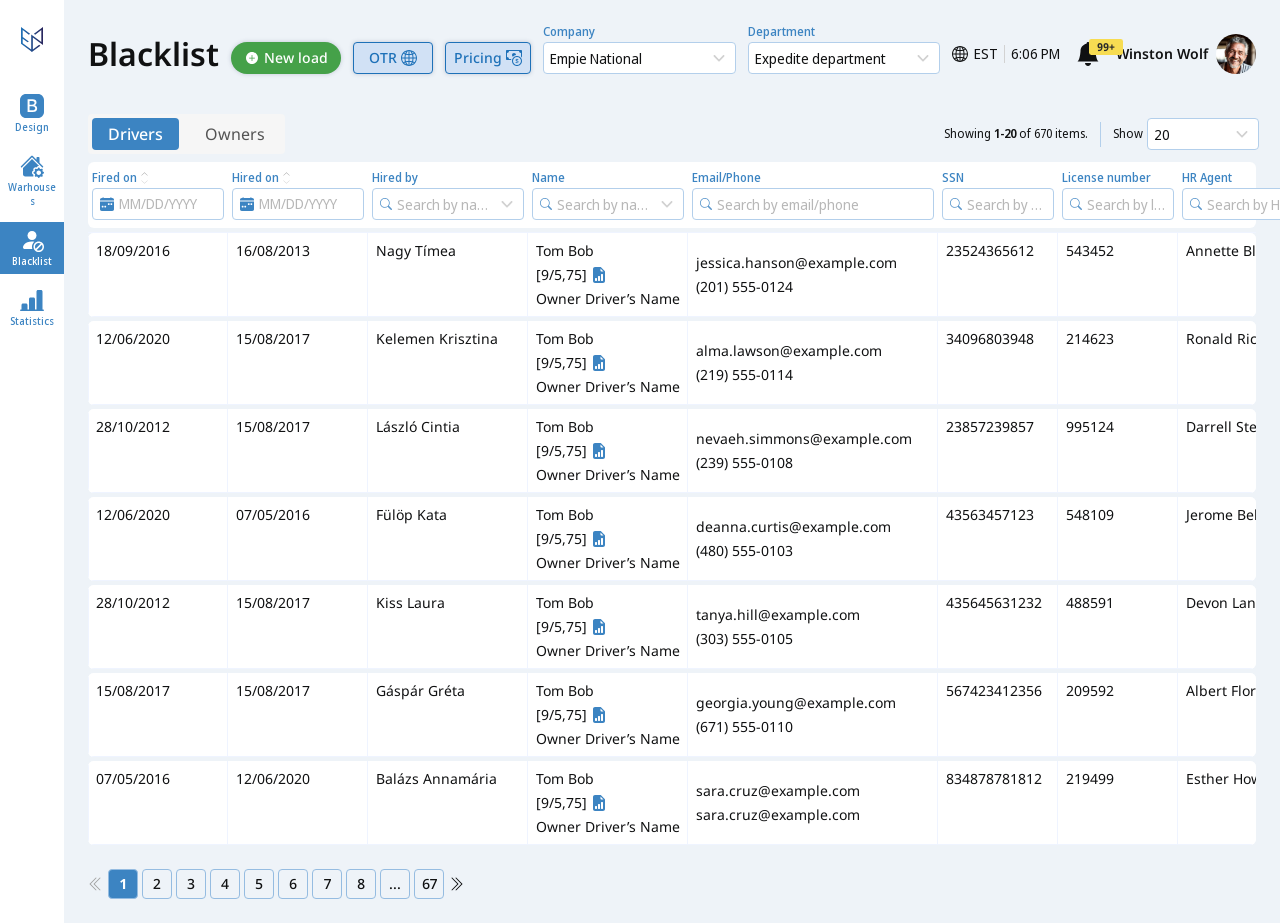
==== blacklist.html @ c743033f "Add login, blacklist, and statistics, and hide navbar sections that do not have a page yet. Share to" ====
<!DOCTYPE html>
<html lang="en">
<head>
    <meta charset="UTF-8">
    <meta name="viewport" content="width=device-width, initial-scale=1.0">
    <title>Blacklist — Empire</title>
    <link rel="preconnect" href="https://fonts.googleapis.com">
    <link rel="preconnect" href="https://fonts.gstatic.com" crossorigin>
    <link href="https://fonts.googleapis.com/css2?family=Noto+Sans+Display:wght@400;500;600&family=Noto+Sans:wdth,wght@87.5,700;100,400;100,500;100,600;100,700&display=swap" rel="stylesheet">
    <link rel="stylesheet" href="https://cdn.jsdelivr.net/npm/bootstrap@3.4.1/dist/css/bootstrap.min.css">
    <link rel="stylesheet" href="css/empire.css?v=click36">
    <link rel="stylesheet" href="css/header.css?v=h3">
    <link rel="stylesheet" href="css/blacklist.css?v=bl6">
    <link rel="stylesheet" href="css/toast.css?v=t2">
    <script>
        (function () {
            var theme = localStorage.getItem("emp-theme");
            if (theme === "dark" || theme === "light") {
                document.documentElement.setAttribute("data-theme", theme);
            }
        })();
    </script>
</head>
<body>

    <svg class="emp-sprite" aria-hidden="true">
        <symbol id="i-person" viewBox="0 0 12 12"><path fill="currentColor" d="M1 12C1 12 0 12 0 11C0 10 1 7 6 7C11 7 12 10 12 11C12 12 11 12 11 12H1Z"/><path fill="currentColor" d="M6 6C7.65685 6 9 4.65685 9 3C9 1.34315 7.65685 0 6 0C4.34315 0 3 1.34315 3 3C3 4.65685 4.34315 6 6 6Z"/></symbol>
        <symbol id="i-reply" viewBox="0 0 16 16"><path fill="currentColor" d="M5.92131 11.9003L1.35312 8.61889C0.882292 8.34142 0.882292 7.65858 1.35312 7.38111L5.92131 4.09969C6.39406 3.82109 7 4.15806 7 4.71858V6C8.5 6 13 6 14 14C11.5 9.5 7 10 7 10V11.2814C7 11.8419 6.39406 12.1789 5.92131 11.9003Z"/></symbol>
        <symbol id="i-plus" viewBox="0 0 16 16"><path d="M7 2h2v5h5v2H9v5H7V9H2V7h5V2z"/></symbol>
        <symbol id="i-x" viewBox="0 0 16 16"><path d="M3.2 2.2 8 7l4.8-4.8 1 1L9 8l4.8 4.8-1 1L8 9l-4.8 4.8-1-1L7 8 2.2 3.2l1-1z"/></symbol>
        <symbol id="i-x-lg" viewBox="0 0 24 24"><path fill="currentColor" d="M3.37658 3.37658C3.87868 2.87447 4.69275 2.87447 5.19485 3.37658L12 10.1817L18.8051 3.37658C19.3073 2.87447 20.1213 2.87447 20.6234 3.37658C21.1255 3.87868 21.1255 4.69275 20.6234 5.19485L13.8183 12L20.6234 18.8051C21.1255 19.3073 21.1255 20.1213 20.6234 20.6234C20.1213 21.1255 19.3073 21.1255 18.8051 20.6234L12 13.8183L5.19485 20.6234C4.69275 21.1255 3.87868 21.1255 3.37658 20.6234C2.87447 20.1213 2.87447 19.3073 3.37658 18.8051L10.1817 12L3.37658 5.19485C2.87447 4.69275 2.87447 3.87868 3.37658 3.37658Z"/></symbol>
        <symbol id="i-zoom-in" viewBox="0 0 24 24"><path fill="currentColor" fill-rule="evenodd" d="M9.75 18C14.3063 18 18 14.3063 18 9.75C18 5.19365 14.3063 1.5 9.75 1.5C5.19365 1.5 1.5 5.19365 1.5 9.75C1.5 14.3063 5.19365 18 9.75 18ZM19.5 9.75C19.5 15.1348 15.1348 19.5 9.75 19.5C4.36522 19.5 0 15.1348 0 9.75C0 4.36522 4.36522 0 9.75 0C15.1348 0 19.5 4.36522 19.5 9.75Z"/><path fill="currentColor" d="M15.5158 17.6132C15.5601 17.6732 15.6093 17.7307 15.6636 17.785L21.4393 23.5607C22.0251 24.1465 22.9749 24.1465 23.5607 23.5607C24.1465 22.9749 24.1465 22.0251 23.5607 21.4393L17.785 15.6636C17.7307 15.6093 17.6732 15.5601 17.6132 15.5158C17.0248 16.3169 16.3169 17.0248 15.5158 17.6132Z"/><path fill="currentColor" fill-rule="evenodd" d="M9.75 4.5C10.1642 4.5 10.5 4.83579 10.5 5.25V9H14.25C14.6642 9 15 9.33579 15 9.75C15 10.1642 14.6642 10.5 14.25 10.5H10.5V14.25C10.5 14.6642 10.1642 15 9.75 15C9.33579 15 9 14.6642 9 14.25V10.5H5.25C4.83579 10.5 4.5 10.1642 4.5 9.75C4.5 9.33579 4.83579 9 5.25 9H9V5.25C9 4.83579 9.33579 4.5 9.75 4.5Z"/></symbol>
        <symbol id="i-zoom-out" viewBox="0 0 24 24"><path fill="currentColor" fill-rule="evenodd" d="M9.75 18C14.3063 18 18 14.3063 18 9.75C18 5.19365 14.3063 1.5 9.75 1.5C5.19365 1.5 1.5 5.19365 1.5 9.75C1.5 14.3063 5.19365 18 9.75 18ZM19.5 9.75C19.5 15.1348 15.1348 19.5 9.75 19.5C4.36522 19.5 0 15.1348 0 9.75C0 4.36522 4.36522 0 9.75 0C15.1348 0 19.5 4.36522 19.5 9.75Z"/><path fill="currentColor" d="M15.5158 17.6132C15.5601 17.6732 15.6093 17.7307 15.6636 17.785L21.4393 23.5607C22.0251 24.1465 22.9749 24.1465 23.5607 23.5607C24.1465 22.9749 24.1465 22.0251 23.5607 21.4393L17.785 15.6636C17.7307 15.6093 17.6732 15.5601 17.6132 15.5158C17.0248 16.3169 16.3169 17.0248 15.5158 17.6132Z"/><path fill="currentColor" fill-rule="evenodd" d="M4.5 9.75C4.5 9.33579 4.83579 9 5.25 9H14.25C14.6642 9 15 9.33579 15 9.75C15 10.1642 14.6642 10.5 14.25 10.5H5.25C4.83579 10.5 4.5 10.1642 4.5 9.75Z"/></symbol>
        <symbol id="i-play" viewBox="0 0 24 24"><path fill="currentColor" d="M18.8946 13.0449L9.34919 18.5827C8.53875 19.0529 7.5 18.4842 7.5 17.5383V6.46269C7.5 5.51674 8.53875 4.94806 9.34919 5.41824L18.8946 10.956C19.7018 11.4243 19.7018 12.5767 18.8946 13.0449Z"/></symbol>
        <symbol id="i-play-lg" viewBox="0 0 40 40"><path fill="currentColor" d="M31.4911 21.7416L15.582 30.9712C14.2313 31.7549 12.5 30.8071 12.5 29.2305V10.7711C12.5 9.19456 14.2313 8.24677 15.582 9.0304L31.4911 18.2601C32.8363 19.0405 32.8363 20.9611 31.4911 21.7416Z"/></symbol>
        <symbol id="i-volume" viewBox="0 0 24 24"><path fill="currentColor" d="M17.3033 21.0156C19.6106 18.7083 21.0377 15.5208 21.0377 12C21.0377 8.47919 19.6106 5.29169 17.3033 2.98439L16.2426 4.04505C18.2785 6.0809 19.5377 8.8934 19.5377 12C19.5377 15.1066 18.2785 17.9191 16.2426 19.955L17.3033 21.0156Z"/><path fill="currentColor" d="M15.182 18.8943C16.9464 17.1299 18.0377 14.6924 18.0377 12C18.0377 9.30761 16.9464 6.87011 15.182 5.10571L14.1213 6.16637C15.6143 7.65933 16.5377 9.72183 16.5377 12C16.5377 14.2782 15.6143 16.3407 14.1213 17.8336L15.182 18.8943Z"/><path fill="currentColor" d="M13.0607 16.773C14.2822 15.5515 15.0377 13.864 15.0377 12C15.0377 10.136 14.2822 8.44854 13.0607 7.22703L12 8.28769C12.9501 9.23775 13.5377 10.5503 13.5377 12C13.5377 13.4497 12.9501 14.7622 12 15.7123L13.0607 16.773Z"/><path fill="currentColor" d="M10.0749 5.32403C10.3347 5.44892 10.5 5.7117 10.5 6.00001V18C10.5 18.2883 10.3347 18.5511 10.0749 18.676C9.81504 18.8009 9.50661 18.7658 9.28148 18.5857L5.73691 15.75H2.25C1.83579 15.75 1.5 15.4142 1.5 15V9.00001C1.5 8.58579 1.83579 8.25001 2.25 8.25001H5.73691L9.28148 5.41436C9.50661 5.23425 9.81504 5.19914 10.0749 5.32403Z"/></symbol>
        <symbol id="i-dots" viewBox="0 0 24 24"><path fill="currentColor" d="M14.25 19.5C14.25 20.7426 13.2426 21.75 12 21.75C10.7574 21.75 9.75 20.7426 9.75 19.5C9.75 18.2574 10.7574 17.25 12 17.25C13.2426 17.25 14.25 18.2574 14.25 19.5ZM14.25 12C14.25 13.2426 13.2426 14.25 12 14.25C10.7574 14.25 9.75 13.2426 9.75 12C9.75 10.7574 10.7574 9.75 12 9.75C13.2426 9.75 14.25 10.7574 14.25 12ZM14.25 4.5C14.25 5.74264 13.2426 6.75 12 6.75C10.7574 6.75 9.75 5.74264 9.75 4.5C9.75 3.25736 10.7574 2.25 12 2.25C13.2426 2.25 14.25 3.25736 14.25 4.5Z"/></symbol>
        <symbol id="i-expand" viewBox="0 0 24 24"><g transform="translate(0.038 15.037)"><path fill="currentColor" fill-rule="evenodd" d="M8.70495 0.21967C8.41206 -0.0732233 7.93718 -0.0732233 7.64429 0.21967L1.5 6.36396L1.5 2.2123C1.5 1.79809 1.16421 1.4623 0.750001 1.4623C0.335788 1.4623 0 1.79809 5.05762e-07 2.2123L0 8.17462C0 8.58883 0.335788 8.92462 0.750001 8.92462L6.71225 8.92462C7.12647 8.92462 7.46225 8.58883 7.46225 8.17462C7.46225 7.7604 7.12647 7.42462 6.71225 7.42462L2.56066 7.42462L8.70495 1.28033C8.99784 0.987437 8.99784 0.512563 8.70495 0.21967Z"/></g><g transform="translate(23.962 8.963) scale(-1 -1)"><path fill="currentColor" fill-rule="evenodd" d="M8.70495 0.21967C8.41206 -0.0732233 7.93718 -0.0732233 7.64429 0.21967L1.5 6.36396L1.5 2.2123C1.5 1.79809 1.16421 1.4623 0.750001 1.4623C0.335788 1.4623 0 1.79809 5.05762e-07 2.2123L0 8.17462C0 8.58883 0.335788 8.92462 0.750001 8.92462L6.71225 8.92462C7.12647 8.92462 7.46225 8.58883 7.46225 8.17462C7.46225 7.7604 7.12647 7.42462 6.71225 7.42462L2.56066 7.42462L8.70495 1.28033C8.99784 0.987437 8.99784 0.512563 8.70495 0.21967Z"/></g></symbol>
        <symbol id="i-fullscreen" viewBox="0 0 24 24"><g transform="translate(0.038 15.037)"><path fill="currentColor" fill-rule="evenodd" d="M8.70495 0.21967C8.41206 -0.0732233 7.93718 -0.0732233 7.64429 0.21967L1.5 6.36396L1.5 2.2123C1.5 1.79809 1.16421 1.4623 0.750001 1.4623C0.335788 1.4623 0 1.79809 5.05762e-07 2.2123L0 8.17462C0 8.58883 0.335788 8.92462 0.750001 8.92462L6.71225 8.92462C7.12647 8.92462 7.46225 8.58883 7.46225 8.17462C7.46225 7.7604 7.12647 7.42462 6.71225 7.42462L2.56066 7.42462L8.70495 1.28033C8.99784 0.987437 8.99784 0.512563 8.70495 0.21967Z"/></g><g transform="translate(23.962 15.037) scale(-1 1)"><path fill="currentColor" fill-rule="evenodd" d="M8.70495 0.21967C8.41206 -0.0732233 7.93718 -0.0732233 7.64429 0.21967L1.5 6.36396L1.5 2.2123C1.5 1.79809 1.16421 1.4623 0.750001 1.4623C0.335788 1.4623 0 1.79809 5.05762e-07 2.2123L0 8.17462C0 8.58883 0.335788 8.92462 0.750001 8.92462L6.71225 8.92462C7.12647 8.92462 7.46225 8.58883 7.46225 8.17462C7.46225 7.7604 7.12647 7.42462 6.71225 7.42462L2.56066 7.42462L8.70495 1.28033C8.99784 0.987437 8.99784 0.512563 8.70495 0.21967Z"/></g><g transform="translate(23.962 8.963) scale(-1 -1)"><path fill="currentColor" fill-rule="evenodd" d="M8.70495 0.21967C8.41206 -0.0732233 7.93718 -0.0732233 7.64429 0.21967L1.5 6.36396L1.5 2.2123C1.5 1.79809 1.16421 1.4623 0.750001 1.4623C0.335788 1.4623 0 1.79809 5.05762e-07 2.2123L0 8.17462C0 8.58883 0.335788 8.92462 0.750001 8.92462L6.71225 8.92462C7.12647 8.92462 7.46225 8.58883 7.46225 8.17462C7.46225 7.7604 7.12647 7.42462 6.71225 7.42462L2.56066 7.42462L8.70495 1.28033C8.99784 0.987437 8.99784 0.512563 8.70495 0.21967Z"/></g><g transform="translate(0.038 8.963) scale(1 -1)"><path fill="currentColor" fill-rule="evenodd" d="M8.70495 0.21967C8.41206 -0.0732233 7.93718 -0.0732233 7.64429 0.21967L1.5 6.36396L1.5 2.2123C1.5 1.79809 1.16421 1.4623 0.750001 1.4623C0.335788 1.4623 0 1.79809 5.05762e-07 2.2123L0 8.17462C0 8.58883 0.335788 8.92462 0.750001 8.92462L6.71225 8.92462C7.12647 8.92462 7.46225 8.58883 7.46225 8.17462C7.46225 7.7604 7.12647 7.42462 6.71225 7.42462L2.56066 7.42462L8.70495 1.28033C8.99784 0.987437 8.99784 0.512563 8.70495 0.21967Z"/></g></symbol>
        <symbol id="i-chevron" viewBox="0 0 16 16"><path d="M3.2 5.5 8 10.3l4.8-4.8 1 1L8 12.3 2.2 6.5l1-1z"/></symbol>
        <symbol id="i-chevron-sm" viewBox="0 0 16 16"><path fill="currentColor" fill-rule="evenodd" d="M4.09012 6.09298C4.21028 5.969 4.4051 5.969 4.52526 6.09298L8 9.67802L11.4747 6.09298C11.5949 5.969 11.7897 5.969 11.9099 6.09298C12.03 6.21695 12.03 6.41796 11.9099 6.54194L8.21757 10.3515C8.09741 10.4754 7.90259 10.4754 7.78243 10.3515L4.09012 6.54194C3.96996 6.41796 3.96996 6.21695 4.09012 6.09298Z"/><path fill="currentColor" fill-rule="evenodd" d="M3.80289 5.81459C4.08021 5.52847 4.53517 5.52847 4.81249 5.81459L8 9.10329L11.1875 5.81459C11.4648 5.52847 11.9198 5.52847 12.1971 5.81459C12.4676 6.0937 12.4676 6.54121 12.1971 6.82032L11.9099 6.54194L12.1971 6.82032L8.5048 10.6298C8.22748 10.916 7.77252 10.916 7.4952 10.6298L3.80289 6.82032C3.53237 6.54121 3.53237 6.0937 3.80289 5.81459"/></symbol>
        <symbol id="i-folder" viewBox="0 0 16 16"><path fill="currentColor" d="M9.82843 3H13.8099C14.986 3 15.9082 4.00984 15.8017 5.18107L15.1654 12.1811C15.0717 13.2112 14.208 14 13.1736 14H2.82643C1.79202 14 0.928294 13.2112 0.834643 12.1811L0.19828 5.18107C0.154224 4.69646 0.286278 4.23948 0.539556 3.87023L0.5 3C0.5 1.89543 1.39543 1 2.5 1H6.17157C6.70201 1 7.21071 1.21071 7.58579 1.58579L8.41421 2.41421C8.78929 2.78929 9.29799 3 9.82843 3ZM1.50647 3.11964C1.71927 3.04231 1.94935 3 2.19007 3H7.58579L6.87868 2.29289C6.69114 2.10536 6.43679 2 6.17157 2H2.5C1.95402 2 1.51024 2.43755 1.50017 2.98112L1.50647 3.11964Z"/></symbol>
        <symbol id="i-chevron-left" viewBox="0 0 16 16"><path fill="currentColor" fill-rule="evenodd" d="M8.35355 1.64645C8.54882 1.84171 8.54882 2.15829 8.35355 2.35355L2.70711 8L8.35355 13.6464C8.54882 13.8417 8.54882 14.1583 8.35355 14.3536C8.15829 14.5488 7.84171 14.5488 7.64645 14.3536L1.64645 8.35355C1.45118 8.15829 1.45118 7.84171 1.64645 7.64645L7.64645 1.64645C7.84171 1.45118 8.15829 1.45118 8.35355 1.64645Z"/><path fill="currentColor" fill-rule="evenodd" d="M12.3536 1.64645C12.5488 1.84171 12.5488 2.15829 12.3536 2.35355L6.70711 8L12.3536 13.6464C12.5488 13.8417 12.5488 14.1583 12.3536 14.3536C12.1583 14.5488 11.8417 14.5488 11.6464 14.3536L5.64645 8.35355C5.45118 8.15829 5.45118 7.84171 5.64645 7.64645L11.6464 1.64645C11.8417 1.45118 12.1583 1.45118 12.3536 1.64645Z"/></symbol>
        <symbol id="i-chevron-right" viewBox="0 0 16 16"><path fill="currentColor" fill-rule="evenodd" d="M3.64645 1.64645C3.84171 1.45118 4.15829 1.45118 4.35355 1.64645L10.3536 7.64645C10.5488 7.84171 10.5488 8.15829 10.3536 8.35355L4.35355 14.3536C4.15829 14.5488 3.84171 14.5488 3.64645 14.3536C3.45118 14.1583 3.45118 13.8417 3.64645 13.6464L9.29289 8L3.64645 2.35355C3.45118 2.15829 3.45118 1.84171 3.64645 1.64645Z"/><path fill="currentColor" fill-rule="evenodd" d="M7.64645 1.64645C7.84171 1.45118 8.15829 1.45118 8.35355 1.64645L14.3536 7.64645C14.5488 7.84171 14.5488 8.15829 14.3536 8.35355L8.35355 14.3536C8.15829 14.5488 7.84171 14.5488 7.64645 14.3536C7.45118 14.1583 7.45118 13.8417 7.64645 13.6464L13.2929 8L7.64645 2.35355C7.45118 2.15829 7.45118 1.84171 7.64645 1.64645Z"/></symbol>
        <symbol id="i-search" viewBox="0 0 16 16"><path d="M7 1.5a5.5 5.5 0 0 1 4.4 8.8l3 3-1.1 1.1-3-3A5.5 5.5 0 1 1 7 1.5zm0 2a3.5 3.5 0 1 0 0 7 3.5 3.5 0 0 0 0-7z"/></symbol>
        <symbol id="i-input-search" viewBox="0 0 14 14"><path fill="currentColor" d="M10.2744 9.0509C10.9663 8.10889 11.375 6.94592 11.375 5.6875C11.375 2.54638 8.82862 0 5.6875 0C2.54638 0 0 2.54638 0 5.6875C0 8.82862 2.54638 11.375 5.6875 11.375C6.94626 11.375 8.10951 10.9661 9.05166 10.2738L9.0509 10.2744C9.07671 10.3094 9.10545 10.3429 9.13713 10.3746L12.5063 13.7437C12.848 14.0854 13.402 14.0854 13.7437 13.7437C14.0854 13.402 14.0854 12.848 13.7437 12.5063L10.3746 9.13713C10.3429 9.10545 10.3094 9.07671 10.2744 9.0509ZM10.5 5.6875C10.5 8.34537 8.34537 10.5 5.6875 10.5C3.02963 10.5 0.875 8.34537 0.875 5.6875C0.875 3.02963 3.02963 0.875 5.6875 0.875C8.34537 0.875 10.5 3.02963 10.5 5.6875Z"/></symbol>
        <symbol id="i-input-search-sm" viewBox="0 0 12 12"><path fill="currentColor" d="M8.80662 7.75792C9.39969 6.95048 9.75 5.95365 9.75 4.875C9.75 2.18261 7.56739 0 4.875 0C2.18261 0 0 2.18261 0 4.875C0 7.56739 2.18261 9.75 4.875 9.75C5.95394 9.75 6.95101 9.3995 7.75856 8.80614L7.75792 8.80662C7.78004 8.83661 7.80467 8.86533 7.83182 8.89248L10.7197 11.7803C11.0126 12.0732 11.4874 12.0732 11.7803 11.7803C12.0732 11.4874 12.0732 11.0126 11.7803 10.7197L8.89248 7.83182C8.86533 7.80467 8.83661 7.78004 8.80662 7.75792ZM9 4.875C9 7.15317 7.15317 9 4.875 9C2.59683 9 0.75 7.15317 0.75 4.875C0.75 2.59683 2.59683 0.75 4.875 0.75C7.15317 0.75 9 2.59683 9 4.875Z"/></symbol>
        <symbol id="i-input-chevron" viewBox="0 0 20 20"><path fill="currentColor" fill-rule="evenodd" d="M5.11265 7.61622C5.26285 7.46125 5.50638 7.46125 5.65658 7.61622L10 12.0975L14.3434 7.61622C14.4936 7.46125 14.7371 7.46125 14.8873 7.61622C15.0376 7.77119 15.0376 8.02245 14.8873 8.17742L10.272 12.9393C10.1218 13.0943 9.87824 13.0943 9.72804 12.9393L5.11265 8.17742C4.96245 8.02245 4.96245 7.77119 5.11265 7.61622Z"/><path fill="currentColor" fill-rule="evenodd" d="M4.75362 7.26824C5.10027 6.91058 5.66896 6.91058 6.01561 7.26824L10 11.3791L13.9844 7.26824C14.331 6.91058 14.8997 6.91058 15.2464 7.26824C15.5845 7.61713 15.5845 8.17651 15.2464 8.52541L14.8873 8.17742M14.8873 8.17742L15.2464 8.52541L10.631 13.2873C10.2843 13.645 9.71565 13.645 9.369 13.2873L4.75362 8.52541C4.41546 8.17651 4.41546 7.61713 4.75362 7.26824"/></symbol>
        <symbol id="i-chip-x" viewBox="0 0 16 16"><path fill="currentColor" d="M2.25105 2.25105C2.58579 1.91632 3.1285 1.91632 3.46323 2.25105L8 6.78782L12.5368 2.25105C12.8715 1.91632 13.4142 1.91632 13.7489 2.25105C14.0837 2.58579 14.0837 3.1285 13.7489 3.46323L9.21218 8L13.7489 12.5368C14.0837 12.8715 14.0837 13.4142 13.7489 13.7489C13.4142 14.0837 12.8715 14.0837 12.5368 13.7489L8 9.21218L3.46323 13.7489C3.1285 14.0837 2.58579 14.0837 2.25105 13.7489C1.91632 13.4142 1.91632 12.8715 2.25105 12.5368L6.78782 8L2.25105 3.46323C1.91632 3.1285 1.91632 2.58579 2.25105 2.25105Z"/></symbol>
<symbol id="i-question" viewBox="0 0 24 24"><path fill="currentColor" d="M6.80977 0.21967C6.95042 0.0790176 7.14118 0 7.3401 0H16.6599C16.8588 0 17.0496 0.0790176 17.1902 0.21967L23.7803 6.80977C23.921 6.95042 24 7.14118 24 7.3401V16.6599C24 16.8588 23.921 17.0496 23.7803 17.1902L17.1902 23.7803C17.0496 23.921 16.8588 24 16.6599 24H7.3401C7.14118 24 6.95042 23.921 6.80977 23.7803L0.21967 17.1902C0.0790176 17.0496 0 16.8588 0 16.6599V7.3401C0 7.14118 0.0790176 6.95042 0.21967 6.80977L6.80977 0.21967ZM7.65076 1.5L1.5 7.65076V16.3492L7.65076 22.5H16.3492L22.5 16.3492V7.65076L16.3492 1.5H7.65076Z"/><path fill="currentColor" d="M7.88267 8.67922C7.87128 8.88355 8.03986 9.04907 8.2445 9.04907H9.48123C9.68834 9.04907 9.85302 8.88019 9.88084 8.67496C10.0143 7.69077 10.6898 6.97339 11.8938 6.97339C12.9221 6.97339 13.8648 7.48755 13.8648 8.72534C13.8648 9.67749 13.303 10.1155 12.4175 10.782C11.4082 11.5151 10.6084 12.3721 10.6656 13.7622L10.67 14.0874C10.6728 14.2925 10.8399 14.4573 11.045 14.4573H12.2615C12.4686 14.4573 12.6365 14.2894 12.6365 14.0823V13.9241C12.6365 12.8481 13.0459 12.5339 14.1504 11.696C15.0645 11.001 16.0166 10.2297 16.0166 8.61108C16.0166 6.34497 14.1028 5.25 12.0081 5.25C10.1075 5.25 8.02446 6.13592 7.88267 8.67922ZM10.218 17.3232C10.218 18.123 10.856 18.7134 11.732 18.7134C12.646 18.7134 13.2744 18.123 13.2744 17.3232C13.2744 16.4949 12.646 15.9141 11.732 15.9141C10.856 15.9141 10.218 16.4949 10.218 17.3232Z"/></symbol>
        <symbol id="i-info" viewBox="0 0 16 16"><path d="M8 1.5a6.5 6.5 0 1 1 0 13 6.5 6.5 0 0 1 0-13zM7.2 7h1.6v5H7.2V7zm0-2.5h1.6V6H7.2V4.5z"/></symbol>
        <symbol id="i-info-fill" viewBox="0 0 14 14"><path fill="currentColor" d="M7 0C10.866 0 14 3.13401 14 7C14 10.866 10.866 14 7 14C3.13401 14 0 10.866 0 7C0 3.13401 3.13401 0 7 0ZM6.99902 6.125C6.75066 6.125 6.54229 6.31342 6.51758 6.56055V9.62891C6.47096 10.0951 6.53054 10.5 6.99902 10.5C7.46705 10.4998 7.48406 10.0977 7.4375 9.63184V6.5625C7.4128 6.31549 7.24719 6.12518 6.99902 6.125ZM7 3.5C6.51675 3.5 6.125 3.89175 6.125 4.375C6.125 4.85825 6.51675 5.25 7 5.25C7.48325 5.25 7.875 4.85825 7.875 4.375C7.875 3.89175 7.48325 3.5 7 3.5Z"/></symbol>
        <symbol id="i-check" viewBox="0 0 20 20"><path fill="currentColor" d="M13.712 6.21209C14.0782 5.84597 14.6717 5.84597 15.0379 6.21209C15.3995 6.57371 15.4039 7.15727 15.0512 7.52434L10.0609 13.7622C10.0537 13.7712 10.046 13.7798 10.0379 13.7879C9.67175 14.154 9.07816 14.154 8.71204 13.7879L5.40398 10.4799C5.03787 10.1137 5.03787 9.52015 5.40398 9.15403C5.7701 8.78791 6.36369 8.78791 6.72981 9.15403L9.34671 11.7709L13.6872 6.24013C13.6949 6.23029 13.7032 6.22093 13.712 6.21209Z"/></symbol>
        <symbol id="i-cursor" viewBox="0 0 14 14"><path fill="currentColor" d="M13.2929 11.9683C13.6834 11.5778 13.6834 10.9446 13.2929 10.5541L11.0968 8.35801C10.7063 7.96749 10.7063 7.33432 11.0968 6.9438L12.7578 5.28284C13.2948 4.74585 13.0608 3.82982 12.3321 3.61614L1.75579 0.514852C0.996979 0.292345 0.29232 0.996988 0.514808 1.75581L3.61581 12.3321C3.82947 13.0608 4.74547 13.2948 5.28248 12.7579L6.9438 11.0967C7.33433 10.7062 7.96746 10.7063 8.35797 11.0968L10.5541 13.2929C10.9446 13.6834 11.5778 13.6834 11.9683 13.2929L13.2929 11.9683Z"/></symbol>
        <symbol id="i-info-circle" viewBox="0 0 16 16"><path fill="currentColor" d="M8 15C4.13401 15 1 11.866 1 8C1 4.13401 4.13401 1 8 1C11.866 1 15 4.13401 15 8C15 11.866 11.866 15 8 15ZM8 16C12.4183 16 16 12.4183 16 8C16 3.58172 12.4183 0 8 0C3.58172 0 0 3.58172 0 8C0 12.4183 3.58172 16 8 16Z"/><path fill="currentColor" d="M8.9307 6.58789L6.63969 6.875L6.55766 7.25586L7.00883 7.33789C7.3018 7.4082 7.36039 7.51367 7.29594 7.80664L6.55766 11.2754C6.3643 12.1719 6.66313 12.5938 7.36625 12.5938C7.91117 12.5938 8.54398 12.3418 8.83109 11.9961L8.91898 11.5801C8.71977 11.7559 8.4268 11.8262 8.23344 11.8262C7.95805 11.8262 7.85844 11.6328 7.92875 11.293L8.9307 6.58789Z"/><path fill="currentColor" d="M9 4.5C9 5.05228 8.55229 5.5 8 5.5C7.44772 5.5 7 5.05228 7 4.5C7 3.94772 7.44772 3.5 8 3.5C8.55229 3.5 9 3.94772 9 4.5Z"/></symbol>
        <symbol id="i-info-circle-fill" viewBox="0 0 16 16"><path fill="currentColor" d="M8 0C12.4183 0 16 3.58172 16 8C16 12.4183 12.4183 16 8 16C3.58172 16 0 12.4183 0 8C0 3.58172 3.58172 0 8 0ZM7.99805 7C7.71452 7.00021 7.47665 7.21497 7.44824 7.49707V11.0049C7.39498 11.5375 7.46303 11.9998 7.99805 12C8.53334 12 8.55323 11.5404 8.5 11.0078V7.5C8.47176 7.21757 8.28189 7 7.99805 7ZM8 4C7.44772 4 7 4.44772 7 5C7 5.55228 7.44772 6 8 6C8.55228 6 9 5.55228 9 5C9 4.44772 8.55228 4 8 4Z"/></symbol>
        <symbol id="i-warn-fill" viewBox="0 0 16 16"><path fill="currentColor" d="M16 8C16 12.4183 12.4183 16 8 16C3.58172 16 0 12.4183 0 8C0 3.58172 3.58172 0 8 0C12.4183 0 16 3.58172 16 8ZM8 4C7.46459 4 7.04623 4.46229 7.0995 4.99504L7.45025 8.50248C7.47849 8.78492 7.71616 9 8 9C8.28384 9 8.52151 8.78492 8.54975 8.50248L8.9005 4.99504C8.95377 4.46228 8.53541 4 8 4ZM8.00154 10C7.44926 10 7.00154 10.4477 7.00154 11C7.00154 11.5523 7.44926 12 8.00154 12C8.55383 12 9.00154 11.5523 9.00154 11C9.00154 10.4477 8.55383 10 8.00154 10Z"/></symbol>
        <symbol id="i-error-fill" viewBox="0 0 16 16"><path fill="currentColor" d="M8.98151 1.56642C8.53763 0.811193 7.46546 0.811193 7.02158 1.56642L0.164626 13.2331C-0.292407 14.0107 0.256279 15 1.14459 15H14.8585C15.7468 15 16.2955 14.0107 15.8385 13.2331L8.98151 1.56642ZM8 5C8.53541 5 8.95377 5.46228 8.9005 5.99504L8.54975 9.50248C8.52151 9.78492 8.28384 10 8 10C7.71616 10 7.47849 9.78492 7.45025 9.50248L7.0995 5.99504C7.04623 5.46229 7.46459 5 8 5ZM8.00154 11C8.55383 11 9.00154 11.4477 9.00154 12C9.00154 12.5523 8.55383 13 8.00154 13C7.44926 13 7.00154 12.5523 7.00154 12C7.00154 11.4477 7.44926 11 8.00154 11Z"/></symbol>
        <symbol id="i-success-fill" viewBox="0 0 16 16"><path fill="currentColor" d="M16 8C16 12.4183 12.4183 16 8 16C3.58172 16 0 12.4183 0 8C0 3.58172 3.58172 0 8 0C12.4183 0 16 3.58172 16 8ZM12.0303 4.96967C11.7374 4.67678 11.2626 4.67678 10.9697 4.96967C10.9626 4.97674 10.9559 4.98424 10.9498 4.9921L7.4774 9.41674L5.38388 7.32322C5.09098 7.03033 4.61611 7.03033 4.32322 7.32322C4.03032 7.61612 4.03032 8.09099 4.32322 8.38388L6.96966 11.0303C7.26256 11.3232 7.73743 11.3232 8.03032 11.0303C8.03685 11.0238 8.043 11.0169 8.04876 11.0097L12.041 6.01947C12.3232 5.72582 12.3196 5.25897 12.0303 4.96967Z"/></symbol>
        <symbol id="i-calendar" viewBox="0 0 16 16"><path d="M4 1.5h1.5V3h5V1.5H12V3h1.5A1.5 1.5 0 0 1 15 4.5v9A1.5 1.5 0 0 1 13.5 15h-11A1.5 1.5 0 0 1 1 13.5v-9A1.5 1.5 0 0 1 2.5 3H4V1.5zM2.5 6v7.5h11V6h-11z"/></symbol>
        <symbol id="i-calendar-fill" viewBox="0 0 18 18"><path fill="currentColor" d="M4.5 0.5625C4.5 0.25184 4.24816 0 3.9375 0C3.62684 0 3.375 0.25184 3.375 0.5625V1.125H2.25C1.00736 1.125 0 2.13236 0 3.375V4.5H18V3.375C18 2.13236 16.9926 1.125 15.75 1.125H14.625V0.5625C14.625 0.25184 14.3732 0 14.0625 0C13.7518 0 13.5 0.25184 13.5 0.5625V1.125H4.5V0.5625Z"/><path fill="currentColor" d="M18 15.75V5.625H0V15.75C0 16.9926 1.00736 18 2.25 18H15.75C16.9926 18 18 16.9926 18 15.75ZM10.6875 7.875H11.8125C12.1232 7.875 12.375 8.12684 12.375 8.4375V9.5625C12.375 9.87316 12.1232 10.125 11.8125 10.125H10.6875C10.3768 10.125 10.125 9.87316 10.125 9.5625V8.4375C10.125 8.12684 10.3768 7.875 10.6875 7.875ZM14.0625 7.875H15.1875C15.4982 7.875 15.75 8.12684 15.75 8.4375V9.5625C15.75 9.87316 15.4982 10.125 15.1875 10.125H14.0625C13.7518 10.125 13.5 9.87316 13.5 9.5625V8.4375C13.5 8.12684 13.7518 7.875 14.0625 7.875ZM2.25 11.8125C2.25 11.5018 2.50184 11.25 2.8125 11.25H3.9375C4.24816 11.25 4.5 11.5018 4.5 11.8125V12.9375C4.5 13.2482 4.24816 13.5 3.9375 13.5H2.8125C2.50184 13.5 2.25 13.2482 2.25 12.9375V11.8125ZM6.1875 11.25H7.3125C7.62316 11.25 7.875 11.5018 7.875 11.8125V12.9375C7.875 13.2482 7.62316 13.5 7.3125 13.5H6.1875C5.87684 13.5 5.625 13.2482 5.625 12.9375V11.8125C5.625 11.5018 5.87684 11.25 6.1875 11.25Z"/></symbol>
        <symbol id="i-date-prev" viewBox="0 0 16 16"><path fill="currentColor" fill-rule="evenodd" d="M10.8536 1.64645C11.0488 1.84171 11.0488 2.15829 10.8536 2.35355L5.20711 8L10.8536 13.6464C11.0488 13.8417 11.0488 14.1583 10.8536 14.3536C10.6583 14.5488 10.3417 14.5488 10.1464 14.3536L4.14645 8.35355C3.95118 8.15829 3.95118 7.84171 4.14645 7.64645L10.1464 1.64645C10.3417 1.45118 10.6583 1.45118 10.8536 1.64645Z"/></symbol>
        <symbol id="i-date-next" viewBox="0 0 16 16"><path fill="currentColor" fill-rule="evenodd" d="M5.14645 1.64645C5.34171 1.45118 5.65829 1.45118 5.85355 1.64645L11.8536 7.64645C12.0488 7.84171 12.0488 8.15829 11.8536 8.35355L5.85355 14.3536C5.65829 14.5488 5.34171 14.5488 5.14645 14.3536C4.95118 14.1583 4.95118 13.8417 5.14645 13.6464L10.7929 8L5.14645 2.35355C4.95118 2.15829 4.95118 1.84171 5.14645 1.64645Z"/></symbol>
        <symbol id="i-sort" viewBox="0 0 7 12"><path fill="#A5A5A5" fill-rule="evenodd" d="M6.61013 3.624C6.51455 3.71855 6.35958 3.71855 6.26399 3.624L3.5 0.88964L0.736006 3.624C0.640423 3.71855 0.485452 3.71855 0.389869 3.624C0.294286 3.52944 0.294286 3.37613 0.389869 3.28157L3.32693 0.376004C3.42252 0.281446 3.57749 0.281446 3.67307 0.376004L6.61013 3.28157C6.70571 3.37613 6.70571 3.52944 6.61013 3.624Z"/><path fill="#D2D2D2" fill-rule="evenodd" d="M0.389869 8.376C0.485452 8.28145 0.640422 8.28145 0.736005 8.376L3.5 11.1104L6.26399 8.376C6.35958 8.28145 6.51455 8.28145 6.61013 8.376C6.70571 8.47056 6.70571 8.62387 6.61013 8.71843L3.67307 11.624C3.57748 11.7186 3.42251 11.7186 3.32693 11.624L0.389869 8.71843C0.294286 8.62387 0.294286 8.47056 0.389869 8.376Z"/></symbol>
        <symbol id="nav-load-board" viewBox="0 0 24 24"><g>
        <g>
        <path d="M11.2939 3.5C11.2939 2.39543 10.3984 1.5 9.29388 1.5H3.5C2.39543 1.5 1.5 2.39543 1.5 3.5V8.93688C1.5 10.0414 2.39543 10.9369 3.5 10.9369H9.29388C10.3984 10.9369 11.2939 10.0414 11.2939 8.93688V3.5Z" fill="currentColor"/>
        <path d="M22.5 3.5C22.5 2.39543 21.6046 1.5 20.5 1.5H14.7061C13.6016 1.5 12.7061 2.39543 12.7061 3.5V8.93688C12.7061 10.0414 13.6016 10.9369 14.7061 10.9369H20.5C21.6046 10.9369 22.5 10.0414 22.5 8.93688V3.5Z" fill="currentColor"/>
        <path d="M11.2939 14.2769C11.2939 13.1724 10.3984 12.2769 9.29388 12.2769H3.5C2.39543 12.2769 1.5 13.1724 1.5 14.2769V20.5C1.5 21.6046 2.39543 22.5 3.5 22.5H9.29388C10.3984 22.5 11.2939 21.6046 11.2939 20.5V14.2769Z" fill="currentColor"/>
        <path d="M22.5 14.2769C22.5 13.1724 21.6046 12.2769 20.5 12.2769H14.7061C13.6016 12.2769 12.7061 13.1724 12.7061 14.2769V20.5C12.7061 21.6046 13.6016 22.5 14.7061 22.5H20.5C21.6046 22.5 22.5 21.6046 22.5 20.5V14.2769Z" fill="currentColor"/>
        </g>
        </g></symbol>
        <symbol id="nav-brokers" viewBox="0 0 24 24"><g>
        <path d="M18 0H6C4.34315 0 3 1.34314 3 3V21C3 22.6569 4.34315 24 6 24H18C19.6569 24 21 22.6569 21 21V3C21 1.34315 19.6569 0 18 0ZM16.5 10.5C16.5 12.9853 14.4853 15 12 15C9.51472 15 7.5 12.9853 7.5 10.5C7.5 8.01472 9.51472 6 12 6C14.4853 6 16.5 8.01472 16.5 10.5ZM12.0001 16.5C15.935 16.5 18.2184 17.7387 19.5 19.133V21C19.5 21.8284 18.8284 22.5 18 22.5H6C5.17157 22.5 4.5 21.8284 4.5 21V19.1331C5.7816 17.7388 8.06497 16.5 12.0001 16.5Z" fill="currentColor"/>
        </g></symbol>
        <symbol id="nav-broker-agents" viewBox="0 0 24 24"><g>
        <path d="M3 3C3 1.34315 4.34315 0 6 0H18C19.6569 0 21 1.34315 21 3V21C21 22.6569 19.6569 24 18 24H6C4.34315 24 3 22.6569 3 21V3ZM9.75 3C9.33579 3 9 3.33579 9 3.75C9 4.16421 9.33579 4.5 9.75 4.5H14.25C14.6642 4.5 15 4.16421 15 3.75C15 3.33579 14.6642 3 14.25 3H9.75ZM12 16.5C14.4853 16.5 16.5 14.4853 16.5 12C16.5 9.51472 14.4853 7.5 12 7.5C9.51472 7.5 7.5 9.51472 7.5 12C7.5 14.4853 9.51472 16.5 12 16.5ZM19.5 20.633C18.2184 19.2387 15.935 18 12.0001 18C8.06497 18 5.7816 19.2388 4.5 20.6331V21C4.5 21.8284 5.17157 22.5 6 22.5H18C18.8284 22.5 19.5 21.8284 19.5 21V20.633Z" fill="currentColor"/>
        </g></symbol>
        <symbol id="nav-owners" viewBox="0 0 18 18"><g>
        <g>
        <path d="M1.5 18C1.5 18 0 18 0 16.5C0 15 1.5 10.5 9 10.5C16.5 10.5 18 15 18 16.5C18 18 16.5 18 16.5 18H1.5Z" fill="currentColor"/>
        <path d="M9 9C11.4853 9 13.5 6.98528 13.5 4.5C13.5 2.01472 11.4853 0 9 0C6.51472 0 4.5 2.01472 4.5 4.5C4.5 6.98528 6.51472 9 9 9Z" fill="currentColor"/>
        </g>
        </g></symbol>
        <symbol id="nav-trucks" viewBox="0 0 24 24"><g>
        <path d="M1.5 3.75C1.5 1.67893 3.17893 0 5.25 0H18.75C20.8211 0 22.5 1.67893 22.5 3.75V17.25C22.5 18.4769 21.9108 19.5661 21 20.2503V23.25C21 23.6642 20.6642 24 20.25 24H17.25C16.8358 24 16.5 23.6642 16.5 23.25V21H7.5V23.25C7.5 23.6642 7.16421 24 6.75 24H3.75C3.33579 24 3 23.6642 3 23.25V20.2503C2.08916 19.5661 1.5 18.4769 1.5 17.25V3.75ZM4.5 4.5C4.5 3.67157 5.17157 3 6 3H18C18.8284 3 19.5 3.67157 19.5 4.5V10.3509C19.5 11.2875 18.6567 11.9876 17.7451 11.8404C16.3869 11.6211 13.8116 11.25 12 11.25C10.1884 11.25 7.61305 11.6211 6.25489 11.8404C5.34328 11.9876 4.5 11.2875 4.5 10.3509V4.5ZM6 18C6.82843 18 7.5 17.3284 7.5 16.5C7.5 15.6716 6.82843 15 6 15C5.17157 15 4.5 15.6716 4.5 16.5C4.5 17.3284 5.17157 18 6 18ZM18 18C18.8284 18 19.5 17.3284 19.5 16.5C19.5 15.6716 18.8284 15 18 15C17.1716 15 16.5 15.6716 16.5 16.5C16.5 17.3284 17.1716 18 18 18ZM10.5 15C9.67157 15 9 15.6716 9 16.5C9 17.3284 9.67157 18 10.5 18H13.5C14.3284 18 15 17.3284 15 16.5C15 15.6716 14.3284 15 13.5 15H10.5Z" fill-rule="evenodd" clip-rule="evenodd" fill="currentColor"/>
        </g></symbol>
        <symbol id="nav-offers" viewBox="0 0 24 24"><g>
        <path d="M24 12C24 17.799 18.6274 22.5 12 22.5C10.7749 22.5 9.59262 22.3394 8.47926 22.0408C7.60348 22.4846 5.59161 23.3376 2.20758 23.8916C1.90906 23.9405 1.68055 23.6282 1.79847 23.3496C2.32962 22.0949 2.80876 20.4242 2.95468 18.9001C1.11459 17.0548 0 14.6413 0 12C0 6.20101 5.37258 1.5 12 1.5C18.6274 1.5 24 6.20101 24 12ZM7.5 12C7.5 11.1716 6.82843 10.5 6 10.5C5.17157 10.5 4.5 11.1716 4.5 12C4.5 12.8284 5.17157 13.5 6 13.5C6.82843 13.5 7.5 12.8284 7.5 12ZM13.5 12C13.5 11.1716 12.8284 10.5 12 10.5C11.1716 10.5 10.5 11.1716 10.5 12C10.5 12.8284 11.1716 13.5 12 13.5C12.8284 13.5 13.5 12.8284 13.5 12ZM18 13.5C18.8284 13.5 19.5 12.8284 19.5 12C19.5 11.1716 18.8284 10.5 18 10.5C17.1716 10.5 16.5 11.1716 16.5 12C16.5 12.8284 17.1716 13.5 18 13.5Z" fill="currentColor"/>
        </g></symbol>
        <symbol id="nav-bids" viewBox="0 0 24 24"><g>
        <path d="M5.75 2C3.67893 2 2 3.67893 2 5.75V18.25C2 20.3211 3.67893 22 5.75 22H18.25C20.3211 22 22 20.3211 22 18.25V5.75C22 3.67893 20.3211 2 18.25 2H5.75ZM8.875 7C8.875 8.03553 8.03553 8.875 7 8.875C5.96447 8.875 5.125 8.03553 5.125 7C5.125 5.96447 5.96447 5.125 7 5.125C8.03553 5.125 8.875 5.96447 8.875 7ZM18.875 7C18.875 8.03553 18.0355 8.875 17 8.875C15.9645 8.875 15.125 8.03553 15.125 7C15.125 5.96447 15.9645 5.125 17 5.125C18.0355 5.125 18.875 5.96447 18.875 7ZM17 18.875C15.9645 18.875 15.125 18.0355 15.125 17C15.125 15.9645 15.9645 15.125 17 15.125C18.0355 15.125 18.875 15.9645 18.875 17C18.875 18.0355 18.0355 18.875 17 18.875ZM8.875 17C8.875 18.0355 8.03553 18.875 7 18.875C5.96447 18.875 5.125 18.0355 5.125 17C5.125 15.9645 5.96447 15.125 7 15.125C8.03553 15.125 8.875 15.9645 8.875 17ZM12 13.875C10.9645 13.875 10.125 13.0355 10.125 12C10.125 10.9645 10.9645 10.125 12 10.125C13.0355 10.125 13.875 10.9645 13.875 12C13.875 13.0355 13.0355 13.875 12 13.875Z" fill="currentColor"/>
        </g></symbol>
        <symbol id="nav-expedite-fleet" viewBox="0 0 24 24"><g>
        <path d="M12 24C12 24 21 15.4706 21 9C21 4.02944 16.9706 0 12 0C7.02944 0 3 4.02944 3 9C3 15.4706 12 24 12 24ZM12 13.5C9.51472 13.5 7.5 11.4853 7.5 9C7.5 6.51472 9.51472 4.5 12 4.5C14.4853 4.5 16.5 6.51472 16.5 9C16.5 11.4853 14.4853 13.5 12 13.5Z" fill="currentColor"/>
        </g></symbol>
        <symbol id="nav-drivers" viewBox="0 0 24 24"><g>
        <path d="M21 3C22.6569 3 24 4.34315 24 6V18C24 19.6569 22.6569 21 21 21H3C1.34315 21 0 19.6569 0 18V6C0 4.34315 1.34315 3 3 3H21ZM7.5 13.5C4.37002 13.5001 1.80064 15.5974 1.52539 18.2734C1.65395 18.9712 2.26509 19.4999 3 19.5H13.4395C13.4795 19.2551 13.5 19.0046 13.5 18.75C13.5 15.8506 10.8136 13.5001 7.5 13.5ZM15.75 15.25C15.4739 15.25 15.25 15.4739 15.25 15.75C15.25 16.0261 15.4739 16.25 15.75 16.25H20.25C20.5261 16.25 20.75 16.0261 20.75 15.75C20.75 15.4739 20.5261 15.25 20.25 15.25H15.75ZM14.25 11.5C13.9739 11.5 13.75 11.7239 13.75 12C13.75 12.2761 13.9739 12.5 14.25 12.5H20.25C20.5261 12.5 20.75 12.2761 20.75 12C20.75 11.7239 20.5261 11.5 20.25 11.5H14.25ZM7.5 6C5.84325 6.00012 4.5 7.34322 4.5 9C4.5 10.6568 5.84325 11.9999 7.5 12C9.15674 11.9999 10.5 10.6568 10.5 9C10.5 7.34323 9.15674 6.00013 7.5 6ZM14.25 7.75C13.9739 7.75 13.75 7.97386 13.75 8.25C13.75 8.52614 13.9739 8.75 14.25 8.75H20.25C20.5261 8.75 20.75 8.52614 20.75 8.25C20.75 7.97386 20.5261 7.75 20.25 7.75H14.25Z" fill="currentColor"/>
        </g></symbol>
        <symbol id="nav-document-checking" viewBox="0 0 24 24"><g>
        <g>
        <path d="M6 0H18C19.6569 0 21 1.34315 21 3V13.5H3V3C3 1.34314 4.34315 0 6 0Z" fill="currentColor"/>
        <path d="M3 18H21V21C21 22.6569 19.6569 24 18 24H6C4.34315 24 3 22.6569 3 21V18Z" fill="currentColor"/>
        <path d="M0.75 15C0.335786 15 0 15.3358 0 15.75C0 16.1642 0.335786 16.5 0.75 16.5H23.25C23.6642 16.5 24 16.1642 24 15.75C24 15.3358 23.6642 15 23.25 15H0.75Z" fill="currentColor"/>
        </g>
        </g></symbol>
        <symbol id="nav-shippers" viewBox="0 0 24 24"><g>
        <path d="M23.2928 4.45939C23.7199 4.63024 24 5.04391 24 5.50393V18.4962C24 18.9562 23.7199 19.3698 23.2928 19.5407L12.4178 23.8907C12.1496 23.998 11.8504 23.998 11.5822 23.8907L0.707186 19.5407C0.28007 19.3698 0 18.9562 0 18.4962V5.50393C0 5.04391 0.28007 4.63024 0.707186 4.45939L11.1644 0.276467C11.169 0.274619 11.1736 0.272788 11.1782 0.270972L11.5822 0.109394C11.8504 0.00210963 12.1496 0.00210923 12.4178 0.109394L12.8218 0.270988C12.8264 0.272798 12.831 0.274625 12.8356 0.276467L23.2928 4.45939ZM15.6055 3.00002L6.375 6.69223L2.76949 5.25002L1.5 5.75782V6.35777L11.25 10.2578V22.1423L12 22.4423L12.75 22.1423V10.2578L22.5 6.35778V5.75782L21.2305 5.25002L12 8.94223L8.39444 7.5L17.6249 3.8078L15.6055 3.00002Z" fill-rule="evenodd" clip-rule="evenodd" fill="currentColor"/>
        </g></symbol>
        <symbol id="nav-loads" viewBox="0 0 24 24"><g>
        <g>
        <path d="M0 2.25C0 1.83579 0.335786 1.5 0.75 1.5H2.25C2.66421 1.5 3 1.83579 3 2.25V6H23.25C23.6642 6 24 6.33579 24 6.75V17.25C24 17.6642 23.6642 18 23.25 18H3V21.75C3 22.1642 2.66421 22.5 2.25 22.5C1.83579 22.5 1.5 22.1642 1.5 21.75V3H0.75C0.335786 3 0 2.66421 0 2.25Z" fill="currentColor"/>
        <path d="M4.5 18.75H9.75V20.25C9.75 20.6642 9.41421 21 9 21H5.25C4.83579 21 4.5 20.6642 4.5 20.25V18.75Z" fill="currentColor"/>
        <path d="M10.5 18.75H16.5V20.25C16.5 20.6642 16.1642 21 15.75 21H11.25C10.8358 21 10.5 20.6642 10.5 20.25V18.75Z" fill="currentColor"/>
        </g>
        </g></symbol>
        <symbol id="nav-warehouses" viewBox="0 0 24 24.0001"><g>
        <g>
        <path d="M16.6045 13.5703C15.763 13.1334 14.7034 13.264 13.9923 13.9619L13.9619 13.9923C13.2639 14.7034 13.1334 15.763 13.5703 16.6045C12.6599 16.8927 12 17.7443 12 18.7501C12 19.7558 12.6599 20.6073 13.5703 20.8955C13.3119 21.3931 13.252 21.967 13.3905 22.5L5.25 22.5001C4.00736 22.5001 3 21.4927 3 20.2501V13.9394L12 4.93941L19.0855 12.0248C18.976 12.0085 18.864 12.0001 18.75 12.0001C17.7443 12.0001 16.8926 12.6599 16.6045 13.5703Z" fill="currentColor"/>
        <path d="M13.0607 2.25007C12.4749 1.66428 11.5251 1.66428 10.9393 2.25007L0.96967 12.2197C0.676777 12.5126 0.676777 12.9875 0.96967 13.2804C1.26256 13.5733 1.73744 13.5733 2.03033 13.2804L12 3.31073L21.9697 13.2804C22.2626 13.5733 22.7374 13.5733 23.0303 13.2804C23.3232 12.9875 23.3232 12.5126 23.0303 12.2197L19.5 8.68941V3.75007C19.5 3.33586 19.1642 3.00007 18.75 3.00007H17.25C16.8358 3.00007 16.5 3.33586 16.5 3.75007V5.68941L13.0607 2.25007Z" fill="currentColor"/>
        <path d="M19.6718 14.1894L19.7375 14.4123C19.9106 14.9995 20.5814 15.2774 21.119 14.9845L21.3231 14.8734C22.1645 14.415 23.085 15.3355 22.6267 16.177L22.5156 16.3811C22.2227 16.9187 22.5005 17.5895 23.0878 17.7626L23.3107 17.8283C24.2298 18.0992 24.2298 19.401 23.3107 19.6719L23.0878 19.7376C22.5005 19.9107 22.2227 20.5814 22.5156 21.1191L22.6267 21.3231C23.085 22.1646 22.1645 23.0851 21.3231 22.6268L21.119 22.5156C20.5814 22.2228 19.9106 22.5006 19.7375 23.0879L19.6718 23.3108C19.4009 24.2298 18.0991 24.2298 17.8282 23.3108L17.7625 23.0879C17.5894 22.5006 16.9186 22.2228 16.381 22.5156L16.1769 22.6268C15.3355 23.0851 14.415 22.1646 14.8733 21.3231L14.9844 21.1191C15.2773 20.5814 14.9995 19.9107 14.4122 19.7376L14.1893 19.6719C13.2702 19.401 13.2702 18.0992 14.1893 17.8283L14.4122 17.7626C14.9995 17.5895 15.2773 16.9187 14.9844 16.3811L14.8733 16.177C14.415 15.3356 15.3355 14.415 16.1769 14.8734L16.381 14.9845C16.9186 15.2774 17.5894 14.9995 17.7625 14.4123L17.8282 14.1894C18.0991 13.2703 19.4009 13.2703 19.6718 14.1894ZM18.75 21.0001C19.9926 21.0001 21 19.9927 21 18.7501C21 17.5074 19.9926 16.5001 18.75 16.5001C17.5074 16.5001 16.5 17.5074 16.5 18.7501C16.5 19.9927 17.5074 21.0001 18.75 21.0001Z" fill-rule="evenodd" clip-rule="evenodd" fill="currentColor"/>
        </g>
        </g></symbol>
        <symbol id="nav-payments" viewBox="0 0 24 24"><g>
        <path d="M0 7.5C0 11.1426 2.59686 14.1788 6.04026 14.858C6.13999 13.7583 6.42234 12.7113 6.85673 11.7476C5.54193 11.3046 4.69815 10.2963 4.49844 8.86628H3.75V8.22674H4.44854V7.57558C4.44854 7.50581 4.44854 7.43605 4.45478 7.37209H3.75V6.73256H4.51715C4.85395 4.86047 6.31965 3.75 8.52131 3.75C8.99532 3.75 9.40697 3.79651 9.75 3.87791V4.97674C9.41944 4.89535 9.01403 4.85465 8.52755 4.85465C7.14917 4.85465 6.21985 5.55233 5.92672 6.73256H8.80198V7.37209H5.83316C5.82692 7.44186 5.82692 7.51744 5.82692 7.59302V8.22674H8.80198V8.86628H5.89553C6.07248 9.76938 6.59772 10.4122 7.40226 10.7096C8.96527 8.12653 11.6933 6.32727 14.858 6.04026C14.1788 2.59686 11.1426 0 7.5 0C3.35786 0 0 3.35786 0 7.5ZM24 15.75C24 20.3063 20.3063 24 15.75 24C11.1937 24 7.5 20.3063 7.5 15.75C7.5 11.1937 11.1937 7.5 15.75 7.5C20.3063 7.5 24 11.1937 24 15.75ZM12.375 17.7332C12.478 18.9847 13.4943 19.9603 15.3208 20.0758V21H16.1311V20.0694C18.0195 19.941 19.125 18.959 19.125 17.5342C19.125 16.2378 18.2804 15.5703 16.7697 15.2237L16.1311 15.0761V12.5602C16.9414 12.6501 17.4564 13.0801 17.58 13.677H19.0014C18.8984 12.4704 17.8341 11.5269 16.1311 11.4242V10.5H15.3208V11.4435C13.7071 11.5975 12.6085 12.541 12.6085 13.8759C12.6085 15.0568 13.4256 15.8078 14.7852 16.1158L15.3208 16.2442V18.9141C14.49 18.7922 13.9406 18.3493 13.817 17.7332H12.375ZM15.314 14.89C14.5174 14.7103 14.0848 14.3444 14.0848 13.7925C14.0848 13.1763 14.5518 12.7142 15.3208 12.5795V14.89H15.314ZM16.2478 16.456C17.216 16.6742 17.6624 17.0272 17.6624 17.6498C17.6624 18.3622 17.1062 18.8499 16.1311 18.9398V16.4303L16.2478 16.456Z" fill="currentColor"/>
        </g></symbol>
        <symbol id="nav-document-signature" viewBox="0 0 24 24"><g>
        <g>
        <path d="M14.25 0C14.6642 0 15 0.335786 15 0.75C15 1.16421 15.3358 1.5 15.75 1.5C16.1642 1.5 16.5 1.83579 16.5 2.25V3C16.5 3.41421 16.1642 3.75 15.75 3.75H8.25C7.83579 3.75 7.5 3.41421 7.5 3V2.25C7.5 1.83579 7.83579 1.5 8.25 1.5C8.66421 1.5 9 1.16421 9 0.75C9 0.335786 9.33579 0 9.75 0H14.25Z" fill="currentColor"/>
        <path d="M5.25 1.5H6.12803C6.04512 1.73458 6 1.98702 6 2.25V3C6 4.24264 7.00736 5.25 8.25 5.25H15.75C16.9926 5.25 18 4.24264 18 3V2.25C18 1.98702 17.9549 1.73458 17.872 1.5H18.75C19.9926 1.5 21 2.50736 21 3.75V21.75C21 22.9926 19.9926 24 18.75 24H5.25C4.00736 24 3 22.9926 3 21.75V3.75C3 2.50736 4.00736 1.5 5.25 1.5ZM16.2803 11.7803C16.5732 11.4874 16.5732 11.0126 16.2803 10.7197C15.9874 10.4268 15.5126 10.4268 15.2197 10.7197L11.25 14.6893L9.53033 12.9697C9.23744 12.6768 8.76256 12.6768 8.46967 12.9697C8.17678 13.2626 8.17678 13.7374 8.46967 14.0303L10.7197 16.2803C10.8603 16.421 11.0511 16.5 11.25 16.5C11.4489 16.5 11.6397 16.421 11.7803 16.2803L16.2803 11.7803Z" fill-rule="evenodd" clip-rule="evenodd" fill="currentColor"/>
        </g>
        </g></symbol>
        <symbol id="nav-users" viewBox="0 0 24 24"><g>
        <g>
        <path d="M10.5 21C10.5 21 9 21 9 19.5C9 18 10.5 13.5 16.5 13.5C22.5 13.5 24 18 24 19.5C24 21 22.5 21 22.5 21H10.5Z" fill="currentColor"/>
        <path d="M16.5 12C18.9853 12 21 9.98528 21 7.5C21 5.01472 18.9853 3 16.5 3C14.0147 3 12 5.01472 12 7.5C12 9.98528 14.0147 12 16.5 12Z" fill="currentColor"/>
        <path d="M7.82454 21C7.61334 20.5739 7.5 20.0687 7.5 19.5C7.5 17.4668 8.51858 15.3758 10.4039 13.9199C9.57914 13.6561 8.61764 13.5 7.5 13.5C1.5 13.5 0 18 0 19.5C0 21 1.5 21 1.5 21H7.82454Z" fill="currentColor"/>
        <path d="M6.75 12C8.82107 12 10.5 10.3211 10.5 8.25C10.5 6.17893 8.82107 4.5 6.75 4.5C4.67893 4.5 3 6.17893 3 8.25C3 10.3211 4.67893 12 6.75 12Z" fill="currentColor"/>
        </g>
        </g></symbol>
        <symbol id="nav-candidates" viewBox="0 0 24 24"><g>
        <g>
        <path d="M18.75 24C21.6495 24 24 21.6495 24 18.75C24 15.8505 21.6495 13.5 18.75 13.5C15.8505 13.5 13.5 15.8505 13.5 18.75C13.5 21.6495 15.8505 24 18.75 24ZM19.5 16.5V18H21C21.4142 18 21.75 18.3358 21.75 18.75C21.75 19.1642 21.4142 19.5 21 19.5H19.5V21C19.5 21.4142 19.1642 21.75 18.75 21.75C18.3358 21.75 18 21.4142 18 21V19.5H16.5C16.0858 19.5 15.75 19.1642 15.75 18.75C15.75 18.3358 16.0858 18 16.5 18H18V16.5C18 16.0858 18.3358 15.75 18.75 15.75C19.1642 15.75 19.5 16.0858 19.5 16.5Z" fill="currentColor"/>
        <path d="M16.5 7.5C16.5 9.98528 14.4853 12 12 12C9.51472 12 7.5 9.98528 7.5 7.5C7.5 5.01472 9.51472 3 12 3C14.4853 3 16.5 5.01472 16.5 7.5Z" fill="currentColor"/>
        <path d="M3 19.5C3 21 4.5 21 4.5 21H12.3841C12.1353 20.2962 12 19.5389 12 18.75C12 16.7195 12.8965 14.8984 14.3154 13.661C13.6156 13.5573 12.846 13.5 12 13.5C4.5 13.5 3 18 3 19.5Z" fill="currentColor"/>
        </g>
        </g></symbol>
        <symbol id="nav-blacklist" viewBox="0 0 24 24"><g>
        <g>
        <path d="M22.4623 15.0377C20.4121 12.9874 17.0879 12.9874 15.0377 15.0377C12.9874 17.0879 12.9874 20.4121 15.0377 22.4623C17.0879 24.5126 20.4121 24.5126 22.4623 22.4623C24.5126 20.4121 24.5126 17.0879 22.4623 15.0377ZM20.8183 15.6211C19.3623 14.6564 17.3812 14.8155 16.0983 16.0983C14.8155 17.3812 14.6564 19.3623 15.6211 20.8183L20.8183 15.6211ZM21.8789 16.6817L16.6817 21.8789C18.1377 22.8436 20.1188 22.6845 21.4016 21.4016C22.6845 20.1188 22.8436 18.1377 21.8789 16.6817Z" fill-rule="evenodd" clip-rule="evenodd" fill="currentColor"/>
        <path d="M4.5 21C4.5 21 3 21 3 19.5C3 18 4.5 13.5 12 13.5C12.846 13.5 13.6156 13.5573 14.3154 13.661C12.8965 14.8984 12 16.7195 12 18.75C12 19.5389 12.1353 20.2962 12.3841 21H4.5Z" fill="currentColor"/>
        <path d="M12 12C14.4853 12 16.5 9.98528 16.5 7.5C16.5 5.01472 14.4853 3 12 3C9.51472 3 7.5 5.01472 7.5 7.5C7.5 9.98528 9.51472 12 12 12Z" fill="currentColor"/>
        </g>
        </g></symbol>
        <symbol id="nav-statistics" viewBox="0 0 24 21"><path d="M16.5 1.5C16.5 0.671573 17.1716 0 18 0H21C21.8284 0 22.5 0.671574 22.5 1.5V19.5H23.25C23.6642 19.5 24 19.8358 24 20.25C24 20.6642 23.6642 21 23.25 21H0.75C0.335786 21 0 20.6642 0 20.25C0 19.8358 0.335786 19.5 0.75 19.5H1.5V15C1.5 14.1716 2.17157 13.5 3 13.5H6C6.82843 13.5 7.5 14.1716 7.5 15V19.5H9V9C9 8.17157 9.67157 7.5 10.5 7.5H13.5C14.3284 7.5 15 8.17157 15 9V19.5H16.5V1.5Z" fill="currentColor"/></symbol>
        <symbol id="nav-task-manager" viewBox="0 0 24 24"><g>
        <path d="M5.25 0C5.66421 0 6 0.335786 6 0.75V1.5H18V0.75C18 0.335786 18.3358 0 18.75 0C19.1642 0 19.5 0.335786 19.5 0.75V1.5H21C22.6569 1.5 24 2.84315 24 4.5V21C24 22.6569 22.6569 24 21 24H3C1.34315 24 0 22.6569 0 21V4.5C0 2.84315 1.34315 1.5 3 1.5H4.5V0.75C4.5 0.335786 4.83579 0 5.25 0ZM20.1818 4.5H3.81818C3.36631 4.5 3 4.83579 3 5.25V6.75C3 7.16421 3.36631 7.5 3.81818 7.5H20.1818C20.6337 7.5 21 7.16421 21 6.75V5.25C21 4.83579 20.6337 4.5 20.1818 4.5ZM12.75 10.5C12.3358 10.5 12 10.8358 12 11.25V12.75C12 13.1642 12.3358 13.5 12.75 13.5H14.25C14.6642 13.5 15 13.1642 15 12.75V11.25C15 10.8358 14.6642 10.5 14.25 10.5H12.75ZM17.25 10.5C16.8358 10.5 16.5 10.8358 16.5 11.25V12.75C16.5 13.1642 16.8358 13.5 17.25 13.5H18.75C19.1642 13.5 19.5 13.1642 19.5 12.75V11.25C19.5 10.8358 19.1642 10.5 18.75 10.5H17.25ZM4.5 15.75V17.25C4.5 17.6642 4.83579 18 5.25 18H6.75C7.16421 18 7.5 17.6642 7.5 17.25V15.75C7.5 15.3358 7.16421 15 6.75 15H5.25C4.83579 15 4.5 15.3358 4.5 15.75ZM9.75 15C9.33579 15 9 15.3358 9 15.75V17.25C9 17.6642 9.33579 18 9.75 18H11.25C11.6642 18 12 17.6642 12 17.25V15.75C12 15.3358 11.6642 15 11.25 15H9.75Z" fill="currentColor"/>
        </g></symbol>
        <symbol id="nav-team-tracking" viewBox="0 0 24 24"><g>
        <path d="M9.75 0C9.33579 0 9 0.335786 9 0.75C9 1.16421 9.33579 1.5 9.75 1.5H10.5V3.10641C5.41123 3.83459 1.5 8.21021 1.5 13.5C1.5 19.299 6.20101 24 12 24C17.799 24 22.5 19.299 22.5 13.5C22.5 10.8701 21.5333 8.46623 19.9357 6.62414C19.9422 6.61808 19.9487 6.61189 19.955 6.60556L20.4853 6.07523L21.0156 6.60556C21.3085 6.89845 21.7834 6.89845 22.0763 6.60556C22.3692 6.31267 22.3692 5.83779 22.0763 5.5449L19.955 3.42358C19.6621 3.13069 19.1872 3.13069 18.8943 3.42358C18.6014 3.71647 18.6014 4.19135 18.8943 4.48424L19.4247 5.01457L18.8943 5.5449C18.888 5.55124 18.8818 5.55767 18.8757 5.56418C17.3904 4.27623 15.5398 3.3983 13.5 3.10641V1.5H14.25C14.6642 1.5 15 1.16421 15 0.75C15 0.335786 14.6642 0 14.25 0H9.75ZM12.75 8.39996L12.75 13.5C12.75 13.6989 12.671 13.8897 12.5303 14.0303C12.3897 14.171 12.1989 14.25 12 14.25H6.75C6.33579 14.25 6 13.9142 6 13.5C6 13.0858 6.33579 12.75 6.75 12.75H11.25L11.25 8.39997C11.25 7.98575 11.5858 7.64996 12 7.64996C12.4142 7.64996 12.75 7.98575 12.75 8.39996Z" fill="currentColor"/>
        </g></symbol>
        <symbol id="nav-logs" viewBox="0 0 24 24"><g>
        <path d="M6 0H13.9393C14.3372 0 14.7187 0.158035 15 0.43934L20.5607 6C20.842 6.28131 21 6.66284 21 7.06066V21C21 22.6569 19.6569 24 18 24H6C4.34315 24 3 22.6569 3 21V3C3 1.34315 4.34315 0 6 0ZM14.25 2.25V5.25C14.25 6.07843 14.9216 6.75 15.75 6.75H18.75L14.25 2.25Z" fill="currentColor"/>
        </g></symbol>
        <symbol id="nav-tracking" viewBox="0 0 24 24"><g>
        <path d="M13.9393 0H6C4.34315 0 3 1.34315 3 3V21C3 22.6569 4.34315 24 6 24H18C19.6569 24 21 22.6569 21 21V7.06066C21 6.66284 20.842 6.28131 20.5607 6L15 0.43934C14.7187 0.158035 14.3372 0 13.9393 0ZM14.25 5.25V2.25L18.75 6.75H15.75C14.9216 6.75 14.25 6.07843 14.25 5.25ZM15 20.25V11.25C15 10.8358 15.3358 10.5 15.75 10.5H17.25C17.6642 10.5 18 10.8358 18 11.25V20.25C18 20.6642 17.6642 21 17.25 21H15.75C15.3358 21 15 20.6642 15 20.25ZM11.25 21C10.8358 21 10.5 20.6642 10.5 20.25V14.25C10.5 13.8358 10.8358 13.5 11.25 13.5H12.75C13.1642 13.5 13.5 13.8358 13.5 14.25V20.25C13.5 20.6642 13.1642 21 12.75 21H11.25ZM6.75 21C6.33579 21 6 20.6642 6 20.25V17.25C6 16.8358 6.33579 16.5 6.75 16.5H8.25C8.66421 16.5 9 16.8358 9 17.25V20.25C9 20.6642 8.66421 21 8.25 21H6.75Z" fill="currentColor"/>
        </g></symbol>
        <symbol id="nav-reports" viewBox="0 0 24 24"><g>
        <path d="M18 0H6C4.34315 0 3 1.34314 3 3V21C3 22.6569 4.34315 24 6 24H18C19.6569 24 21 22.6569 21 21V3C21 1.34315 19.6569 0 18 0ZM7.5 6H16.5C16.9142 6 17.25 6.33579 17.25 6.75C17.25 7.16421 16.9142 7.5 16.5 7.5H7.5C7.08579 7.5 6.75 7.16421 6.75 6.75C6.75 6.33579 7.08579 6 7.5 6ZM6.75 9.75C6.75 9.33579 7.08579 9 7.5 9H16.5C16.9142 9 17.25 9.33579 17.25 9.75C17.25 10.1642 16.9142 10.5 16.5 10.5H7.5C7.08579 10.5 6.75 10.1642 6.75 9.75ZM7.5 12H16.5C16.9142 12 17.25 12.3358 17.25 12.75C17.25 13.1642 16.9142 13.5 16.5 13.5H7.5C7.08579 13.5 6.75 13.1642 6.75 12.75C6.75 12.3358 7.08579 12 7.5 12ZM7.5 15H12C12.4142 15 12.75 15.3358 12.75 15.75C12.75 16.1642 12.4142 16.5 12 16.5H7.5C7.08579 16.5 6.75 16.1642 6.75 15.75C6.75 15.3358 7.08579 15 7.5 15Z" fill="currentColor"/>
        </g></symbol>
        <symbol id="nav-chats" viewBox="0 0 24 24"><g>
        <path d="M24 3C24 1.34315 22.6569 0 21 0H3C1.34315 0 0 1.34315 0 3V15C0 16.6569 1.34315 18 3 18H17.3787C17.7765 18 18.158 18.158 18.4393 18.4393L22.7197 22.7197C23.1921 23.1921 24 22.8575 24 22.1893V3ZM5.25 4.5H18.75C19.1642 4.5 19.5 4.83579 19.5 5.25C19.5 5.66421 19.1642 6 18.75 6H5.25C4.83579 6 4.5 5.66421 4.5 5.25C4.5 4.83579 4.83579 4.5 5.25 4.5ZM5.25 8.25H18.75C19.1642 8.25 19.5 8.58579 19.5 9C19.5 9.41421 19.1642 9.75 18.75 9.75H5.25C4.83579 9.75 4.5 9.41421 4.5 9C4.5 8.58579 4.83579 8.25 5.25 8.25ZM5.25 12H12.75C13.1642 12 13.5 12.3358 13.5 12.75C13.5 13.1642 13.1642 13.5 12.75 13.5H5.25C4.83579 13.5 4.5 13.1642 4.5 12.75C4.5 12.3358 4.83579 12 5.25 12Z" fill="currentColor"/>
        </g></symbol>
        <symbol id="nav-options" viewBox="0 0 24 24"><g>
        <path d="M14.107 1.57558C13.4878 -0.525193 10.5122 -0.525193 9.89301 1.57558L9.74284 2.08505C9.3472 3.42735 7.81403 4.06241 6.58512 3.39302L6.11869 3.13896C4.19539 2.09133 2.09133 4.19539 3.13896 6.1187L3.39302 6.58512C4.06241 7.81403 3.42735 9.3472 2.08505 9.74284L1.57558 9.89301C-0.525193 10.5122 -0.525193 13.4878 1.57558 14.107L2.08505 14.2572C3.42735 14.6528 4.06241 16.186 3.39302 17.4149L3.13896 17.8813C2.09133 19.8046 4.19538 21.9087 6.11869 20.861L6.58512 20.607C7.81403 19.9376 9.3472 20.5727 9.74284 21.915L9.89301 22.4244C10.5122 24.5252 13.4878 24.5252 14.107 22.4244L14.2572 21.915C14.6528 20.5727 16.186 19.9376 17.4149 20.607L17.8813 20.861C19.8046 21.9087 21.9087 19.8046 20.861 17.8813L20.607 17.4149C19.9376 16.186 20.5727 14.6528 21.915 14.2572L22.4244 14.107C24.5252 13.4878 24.5252 10.5122 22.4244 9.89301L21.915 9.74284C20.5727 9.3472 19.9376 7.81403 20.607 6.58512L20.861 6.11869C21.9087 4.19538 19.8046 2.09133 17.8813 3.13896L17.4149 3.39302C16.186 4.06241 14.6528 3.42735 14.2572 2.08505L14.107 1.57558ZM12 16.3932C9.57369 16.3932 7.60678 14.4263 7.60678 12C7.60678 9.57369 9.57369 7.60678 12 7.60678C14.4263 7.60678 16.3932 9.57369 16.3932 12C16.3932 14.4263 14.4263 16.3932 12 16.3932Z" fill="currentColor"/>
        </g></symbol>
        <symbol id="nav-charges" viewBox="0 0 24 24"><g>
        <g>
        <path d="M18.75 24C21.6495 24 24 21.6495 24 18.75C24 15.8505 21.6495 13.5 18.75 13.5C15.8505 13.5 13.5 15.8505 13.5 18.75C13.5 21.6495 15.8505 24 18.75 24ZM19.2803 15.2197L21.5303 17.4697C21.8232 17.7626 21.8232 18.2374 21.5303 18.5303C21.2374 18.8232 20.7626 18.8232 20.4697 18.5303L19.5 17.5607V21.75C19.5 22.1642 19.1642 22.5 18.75 22.5C18.3358 22.5 18 22.1642 18 21.75V17.5607L17.0303 18.5303C16.7374 18.8232 16.2626 18.8232 15.9697 18.5303C15.6768 18.2374 15.6768 17.7626 15.9697 17.4697L18.2197 15.2197C18.3603 15.079 18.5511 15 18.75 15C18.9489 15 19.1397 15.079 19.2803 15.2197Z" fill="currentColor"/>
        <path d="M12 1.5C9.63997 1.5 7.46704 1.93329 5.85602 2.66557C4.3127 3.36708 3 4.48951 3 6C3 7.51049 4.3127 8.63292 5.85602 9.33442C7.46704 10.0667 9.63997 10.5 12 10.5C14.36 10.5 16.533 10.0667 18.144 9.33442C19.6873 8.63292 21 7.51049 21 6C21 4.48951 19.6873 3.36708 18.144 2.66557C16.533 1.93329 14.36 1.5 12 1.5Z" fill="currentColor"/>
        <path d="M3 10.5V9.24152C3.6859 9.88915 4.50635 10.3686 5.23531 10.7C7.08248 11.5396 9.47628 12 12 12C14.5237 12 16.9175 11.5396 18.7647 10.7C19.4937 10.3686 20.3141 9.88915 21 9.24152V10.5C21 11.1359 20.7674 11.703 20.3828 12.1988C19.86 12.0689 19.313 12 18.75 12C16.425 12 14.3745 13.1755 13.1605 14.9647C12.78 14.988 12.3926 15 12 15C9.63997 15 7.46704 14.5667 5.85602 13.8344C4.3127 13.1329 3 12.0105 3 10.5Z" fill="currentColor"/>
        <path d="M12.3854 16.4964C12.2573 16.4988 12.1288 16.5 12 16.5C9.47628 16.5 7.08248 16.0396 5.23531 15.2C4.50635 14.8686 3.6859 14.3891 3 13.7415V15C3 16.5105 4.3127 17.6329 5.85602 18.3344C7.46704 19.0667 9.63997 19.5 12 19.5C12.0137 19.5 12.0275 19.5 12.0412 19.5C12.014 19.2537 12 19.0035 12 18.75C12 17.9597 12.1358 17.2012 12.3854 16.4964Z" fill="currentColor"/>
        <path d="M12.3828 20.9965C12.2556 20.9988 12.128 21 12 21C9.47628 21 7.08248 20.5396 5.23531 19.7C4.50635 19.3686 3.6859 18.8891 3 18.2415V19.5C3 21.0105 4.3127 22.1329 5.85602 22.8344C7.46704 23.5667 9.63997 24 12 24C12.8044 24 13.587 23.9497 14.333 23.8543C13.456 23.0948 12.7768 22.1129 12.3828 20.9965Z" fill="currentColor"/>
        </g>
        </g></symbol>
        <symbol id="nav-dnu" viewBox="0 0 24 24"><g>
        <g>
        <path d="M2.82716 0.766614C3.94033 -0.346558 5.77724 -0.232196 6.74375 1.01045L9.4343 4.46974C9.92805 5.10456 10.1025 5.93113 9.90747 6.71134L9.08657 9.99494C8.99991 10.3416 9.10148 10.7083 9.35415 10.961L13.039 14.6459C13.2917 14.8985 13.6584 15.0001 14.0051 14.9134L17.2887 14.0925C18.0689 13.8975 18.8954 14.072 19.5303 14.5657L22.9895 17.2563C24.2322 18.2228 24.3466 20.0597 23.2334 21.1728L21.6825 22.7237C20.5729 23.8333 18.9133 24.3205 17.3666 23.7767C13.5263 22.4266 9.92158 20.2161 6.85273 17.1473C3.78389 14.0784 1.57342 10.4737 0.223257 6.63337C-0.320524 5.08669 0.166695 3.42708 1.27627 2.3175L2.82716 0.766614Z" fill-rule="evenodd" clip-rule="evenodd" fill="currentColor"/>
        </g>
        </g></symbol>
        <symbol id="i-cloud" viewBox="0 0 44 44"><path fill="currentColor" fill-rule="evenodd" d="M12.1158 3.69C14.6073 1.54125 18.0774 0 22 0C29.3982 0 35.5391 5.49846 36.2057 12.5922C40.5848 13.2113 44 16.8755 44 21.375C44 26.3161 39.8814 30.25 34.8906 30.25H27.5C26.7406 30.25 26.125 29.6344 26.125 28.875C26.125 28.1156 26.7406 27.5 27.5 27.5H34.8906C38.443 27.5 41.25 24.7182 41.25 21.375C41.25 18.0318 38.443 15.25 34.8906 15.25H33.5156V13.875C33.5156 7.77041 28.4001 2.75 22 2.75C18.8033 2.75 15.957 4.00875 13.9119 5.7725C11.8313 7.56682 10.7422 9.73032 10.7422 11.425V12.6571L9.51742 12.7918C5.6752 13.2141 2.75 16.3698 2.75 20.125C2.75 24.1585 6.13413 27.5 10.3984 27.5H16.5C17.2594 27.5 17.875 28.1156 17.875 28.875C17.875 29.6344 17.2594 30.25 16.5 30.25H10.3984C4.69573 30.25 0 25.7565 0 20.125C0 15.2766 3.48112 11.2616 8.09112 10.2437C8.48319 7.86968 10.0096 5.50651 12.1158 3.69Z"/><path fill="currentColor" fill-rule="evenodd" d="M21.0277 11.4027C21.5647 10.8658 22.4353 10.8658 22.9723 11.4027L31.2223 19.6527C31.7592 20.1897 31.7592 21.0603 31.2223 21.5973C30.6853 22.1342 29.8147 22.1342 29.2777 21.5973L23.375 15.6945V39.875C23.375 40.6344 22.7594 41.25 22 41.25C21.2406 41.25 20.625 40.6344 20.625 39.875V15.6945L14.7223 21.5973C14.1853 22.1342 13.3147 22.1342 12.7777 21.5973C12.2408 21.0603 12.2408 20.1897 12.7777 19.6527L21.0277 11.4027Z"/></symbol>
        <symbol id="i-progress" viewBox="0 0 40 40"><path fill="#E1E1E1" d="M40 20C40 31.0457 31.0457 40 20 40C8.9543 40 0 31.0457 0 20C0 8.9543 8.9543 0 20 0C31.0457 0 40 8.9543 40 20ZM4 20C4 28.8366 11.1634 36 20 36C28.8366 36 36 28.8366 36 20C36 11.1634 28.8366 4 20 4C11.1634 4 4 11.1634 4 20Z"/><path fill="#3C84C2" d="M20 0C23.6884 4.39843e-08 27.3051 1.01999 30.45 2.9472C33.5949 4.8744 36.1456 7.63376 37.8201 10.9202C39.4947 14.2066 40.2277 17.8921 39.9383 21.5692C39.649 25.2463 38.3484 28.7717 36.1803 31.7557L32.9443 29.4046C34.6787 27.0174 35.7192 24.197 35.9507 21.2553C36.1822 18.3137 35.5957 15.3653 34.2561 12.7362C32.9165 10.107 30.8759 7.89952 28.36 6.35776C25.844 4.81599 22.9508 4 20 4V0Z"/></symbol>
        <symbol id="i-upload-x" viewBox="0 0 24 24"><path fill="currentColor" d="M3.37658 3.37658C3.87868 2.87447 4.69275 2.87447 5.19485 3.37658L12 10.1817L18.8051 3.37658C19.3073 2.87447 20.1213 2.87447 20.6234 3.37658C21.1255 3.87868 21.1255 4.69275 20.6234 5.19485L13.8183 12L20.6234 18.8051C21.1255 19.3073 21.1255 20.1213 20.6234 20.6234C20.1213 21.1255 19.3073 21.1255 18.8051 20.6234L12 13.8183L5.19485 20.6234C4.69275 21.1255 3.87868 21.1255 3.37658 20.6234C2.87447 20.1213 2.87447 19.3073 3.37658 18.8051L10.1817 12L3.37658 5.19485C2.87447 4.69275 2.87447 3.87868 3.37658 3.37658Z"/></symbol>
        <symbol id="i-retry" viewBox="0 0 24 24"><path fill="currentColor" d="M17.3006 10.5H23.1994C23.5173 10.5 23.691 10.8708 23.4874 11.1151L20.5381 14.6543C20.3882 14.8342 20.1118 14.8342 19.9619 14.6543L17.0126 11.1151C16.809 10.8708 16.9827 10.5 17.3006 10.5Z"/><path fill="currentColor" d="M0.800641 13.5H6.69936C7.0173 13.5 7.19098 13.1292 6.98744 12.8849L4.03808 9.3457C3.88816 9.16579 3.61184 9.16579 3.46192 9.3457L0.512557 12.8849C0.309017 13.1292 0.482702 13.5 0.800641 13.5Z"/><path fill="currentColor" fill-rule="evenodd" d="M12 4.5C9.67126 4.5 7.59085 5.56045 6.21403 7.22758C5.95027 7.54696 5.47754 7.59205 5.15816 7.32829C4.83878 7.06452 4.7937 6.59179 5.05746 6.27242C6.70701 4.27504 9.20493 3 12 3C16.4126 3 20.082 6.17476 20.8516 10.3645C20.8599 10.4096 20.8678 10.4547 20.8754 10.5H19.3501C18.6556 7.07667 15.6279 4.5 12 4.5ZM4.64988 13.5C5.3444 16.9233 8.37206 19.5 12 19.5C14.3287 19.5 16.4092 18.4396 17.786 16.7724C18.0497 16.453 18.5225 16.408 18.8418 16.6717C19.1612 16.9355 19.2063 17.4082 18.9425 17.7276C17.293 19.725 14.7951 21 12 21C7.58745 21 3.91797 17.8252 3.14837 13.6355C3.1401 13.5904 3.13216 13.5453 3.12456 13.5H4.64988Z"/></symbol>
        <symbol id="i-alert" viewBox="0 0 44 44"><path fill="#E26E5D" d="M22 41.25C11.3685 41.25 2.75 32.6315 2.75 22C2.75 11.3685 11.3685 2.75 22 2.75C32.6315 2.75 41.25 11.3685 41.25 22C41.25 32.6315 32.6315 41.25 22 41.25ZM22 44C34.1503 44 44 34.1503 44 22C44 9.84974 34.1503 0 22 0C9.84974 0 0 9.84974 0 22C0 34.1503 9.84974 44 22 44Z"/><path fill="#E26E5D" d="M19.2542 30.25C19.2542 28.7312 20.4855 27.5 22.0042 27.5C23.523 27.5 24.7542 28.7312 24.7542 30.25C24.7542 31.7688 23.523 33 22.0042 33C20.4855 33 19.2542 31.7688 19.2542 30.25Z"/><path fill="#E26E5D" d="M19.5236 13.7364C19.3771 12.2713 20.5276 11 22 11C23.4724 11 24.6229 12.2713 24.4764 13.7364L23.5118 23.3818C23.4341 24.1585 22.7806 24.75 22 24.75C21.2194 24.75 20.5659 24.1585 20.4882 23.3818L19.5236 13.7364Z"/></symbol>
        <symbol id="i-trash" viewBox="0 0 20 20"><path fill="currentColor" d="M10.625 7.5C10.625 7.15482 10.3452 6.875 10 6.875C9.65482 6.875 9.375 7.15482 9.375 7.5V15C9.375 15.3452 9.65482 15.625 10 15.625C10.3452 15.625 10.625 15.3452 10.625 15V7.5Z"/><path fill="currentColor" d="M13.125 6.875C13.4702 6.875 13.75 7.15482 13.75 7.5V15C13.75 15.3452 13.4702 15.625 13.125 15.625C12.7798 15.625 12.5 15.3452 12.5 15V7.5C12.5 7.15482 12.7798 6.875 13.125 6.875Z"/><path fill="currentColor" fill-rule="evenodd" d="M16.875 5C17.5654 5 18.125 4.44036 18.125 3.75V2.5C18.125 1.80964 17.5654 1.25 16.875 1.25H12.5C12.5 0.559644 11.9404 0 11.25 0H8.75C8.05964 0 7.5 0.559644 7.5 1.25H3.125C2.43464 1.25 1.875 1.80964 1.875 2.5V3.75C1.875 4.44036 2.43464 5 3.125 5H3.75V16.25C3.75 17.6307 4.86929 18.75 6.25 18.75H13.75C15.1307 18.75 16.25 17.6307 16.25 16.25V5H16.875ZM5.14754 5L5 5.07377V16.25C5 16.9404 5.55964 17.5 6.25 17.5H13.75C14.4404 17.5 15 16.9404 15 16.25V5.07377L14.8525 5H5.14754ZM3.125 3.75V2.5H16.875V3.75H3.125Z"/><path fill="currentColor" d="M7.5 7.5C7.5 7.15482 7.22018 6.875 6.875 6.875C6.52982 6.875 6.25 7.15482 6.25 7.5V15C6.25 15.3452 6.52982 15.625 6.875 15.625C7.22018 15.625 7.5 15.3452 7.5 15V7.5Z"/></symbol>
        <symbol id="i-download" viewBox="0 0 20 20"><path fill="currentColor" d="M0.625 12.375C0.970178 12.375 1.25 12.6549 1.25 13V16.125C1.25 16.8154 1.80964 17.375 2.5 17.375H17.5C18.1904 17.375 18.75 16.8154 18.75 16.125V13C18.75 12.6549 19.0298 12.375 19.375 12.375C19.7202 12.375 20 12.6549 20 13V16.125C20 17.5057 18.8807 18.625 17.5 18.625H2.5C1.11929 18.625 0 17.5057 0 16.125V13C0 12.6549 0.279822 12.375 0.625 12.375Z"/><path fill="currentColor" d="M9.55806 14.8169C9.80214 15.061 10.1979 15.061 10.4419 14.8169L14.1919 11.0669C14.436 10.8229 14.436 10.4271 14.1919 10.1831C13.9479 9.93898 13.5521 9.93898 13.3081 10.1831L10.625 12.8661V1.875C10.625 1.52982 10.3452 1.25 10 1.25C9.65482 1.25 9.375 1.52982 9.375 1.875V12.8661L6.69194 10.1831C6.44786 9.93898 6.05214 9.93898 5.80806 10.1831C5.56398 10.4271 5.56398 10.8229 5.80806 11.0669L9.55806 14.8169Z"/></symbol>
        <symbol id="i-dots" viewBox="0 0 20 20"><path fill="currentColor" d="M11.875 16.25C11.875 17.2855 11.0355 18.125 10 18.125C8.96447 18.125 8.125 17.2855 8.125 16.25C8.125 15.2145 8.96447 14.375 10 14.375C11.0355 14.375 11.875 15.2145 11.875 16.25ZM11.875 10C11.875 11.0355 11.0355 11.875 10 11.875C8.96447 11.875 8.125 11.0355 8.125 10C8.125 8.96447 8.96447 8.125 10 8.125C11.0355 8.125 11.875 8.96447 11.875 10ZM11.875 3.75C11.875 4.78553 11.0355 5.625 10 5.625C8.96447 5.625 8.125 4.78553 8.125 3.75C8.125 2.71447 8.96447 1.875 10 1.875C11.0355 1.875 11.875 2.71447 11.875 3.75Z"/></symbol>
        <symbol id="i-file-open" viewBox="0 0 20 20"><g transform="translate(15.624 4.376) scale(-0.923 0.923)"><path fill="currentColor" fill-rule="evenodd" d="M5.45455 0.625C5.45455 0.279822 5.73437 0 6.07955 0H14.375C15.4105 0 16.25 0.839467 16.25 1.875V14.375C16.25 15.4105 15.4105 16.25 14.375 16.25H1.875C0.839466 16.25 0 15.4105 0 14.375V6.07955C0 5.73437 0.279822 5.45455 0.625 5.45455C0.970178 5.45455 1.25 5.73437 1.25 6.07955V14.375C1.25 14.7202 1.52982 15 1.875 15H14.375C14.7202 15 15 14.7202 15 14.375V1.875C15 1.52982 14.7202 1.25 14.375 1.25H6.07955C5.73437 1.25 5.45455 0.970178 5.45455 0.625Z"/></g><g transform="translate(19.374 0.626) scale(-0.89984 0.89984)"><path fill="currentColor" fill-rule="evenodd" d="M0 0.625C0 0.279822 0.279822 0 0.625 0H6.875C7.22018 0 7.5 0.279822 7.5 0.625C7.5 0.970178 7.22018 1.25 6.875 1.25H2.13388L12.3169 11.4331C12.561 11.6771 12.561 12.0729 12.3169 12.3169C12.0729 12.561 11.6771 12.561 11.4331 12.3169L1.25 2.13388V6.875C1.25 7.22018 0.970178 7.5 0.625 7.5C0.279822 7.5 0 7.22018 0 6.875V0.625Z"/></g></symbol>
        <symbol id="i-file-image" viewBox="0 0 12 12"><path fill="#743EA5" d="M3 0H6.96967C7.16858 0 7.35935 0.0790177 7.5 0.21967L10.2803 3C10.421 3.14065 10.5 3.33142 10.5 3.53033V7.71967L8.45318 5.67285C8.12547 5.34514 7.58193 5.39013 7.31255 5.76725L5.89607 7.75032L4.569 6.95408C4.2739 6.77702 3.89615 6.82352 3.6528 7.06687L1.5 9.21967V1.5C1.5 0.671573 2.17157 0 3 0ZM7.125 1.125V2.625C7.125 3.03921 7.46079 3.375 7.875 3.375H9.375L7.125 1.125ZM6.00114 4.125C6.00114 3.50368 5.49746 3 4.87614 3C4.25482 3 3.75114 3.50368 3.75114 4.125C3.75114 4.74632 4.25482 5.25 4.87614 5.25C5.49746 5.25 6.00114 4.74632 6.00114 4.125Z"/><path fill="#743EA5" d="M7.92285 6.20318L10.5 8.78033V10.5C10.5 11.3284 9.82843 12 9 12H3C2.17157 12 1.5 11.3284 1.5 10.5V10.2803L4.18313 7.5972L6.10393 8.74968L7.92285 6.20318Z"/></symbol>
        <symbol id="i-file-pdf" viewBox="0 0 12 12"><path fill="#D73925" fill-rule="evenodd" d="M3 0H6.96967C7.16858 0 7.35935 0.0790177 7.5 0.21967L10.2803 3C10.421 3.14065 10.5 3.33142 10.5 3.53033V10.5C10.5 11.3284 9.82843 12 9 12H3C2.17157 12 1.5 11.3284 1.5 10.5V1.5C1.5 0.671573 2.17157 0 3 0ZM7.125 1.125V2.625C7.125 3.03921 7.46079 3.375 7.875 3.375H9.375L7.125 1.125ZM3.12352 10.2508C3.19127 10.3863 3.29619 10.508 3.45231 10.565C3.60742 10.6216 3.76099 10.5953 3.88726 10.5433C4.12599 10.4449 4.36378 10.2158 4.5818 9.95304C4.83131 9.65226 5.09414 9.25807 5.3476 8.82068C5.58927 8.74874 5.84162 8.68589 6.09548 8.6343C6.35204 8.58215 6.60503 8.54255 6.84523 8.51645C7.07001 8.80324 7.30288 9.05074 7.52831 9.22876C7.73797 9.39434 7.98002 9.53121 8.2285 9.54119C8.36034 9.54648 8.49216 9.51566 8.61065 9.43812C8.72673 9.36217 8.81325 9.25246 8.87659 9.12578C8.94445 8.99008 8.98506 8.84792 8.97982 8.70409C8.97441 8.55535 8.92042 8.42329 8.82974 8.31512C8.66031 8.11299 8.38272 8.01564 8.10982 7.96654C7.8247 7.91524 7.47986 7.90568 7.10866 7.92917C6.9865 7.7576 6.86601 7.57214 6.75097 7.37804C6.61248 7.14435 6.48485 6.90312 6.37379 6.66479C6.56109 6.16979 6.70147 5.70126 6.76397 5.31883C6.79073 5.15513 6.80463 4.99913 6.79941 4.85871C6.79431 4.72168 6.77036 4.57829 6.7042 4.45496C6.63237 4.32108 6.51254 4.21654 6.34662 4.18106C6.19498 4.14863 6.03926 4.18144 5.89559 4.2389C5.61266 4.35207 5.46372 4.59087 5.40715 4.85622C5.35282 5.11106 5.37734 5.4082 5.44229 5.70856C5.50801 6.01249 5.62065 6.34415 5.76435 6.67973C5.6607 6.93884 5.54384 7.20646 5.41765 7.47369C5.27543 7.77487 5.12342 8.07121 4.96809 8.35C4.55422 8.48564 4.16899 8.64901 3.85617 8.83377C3.5783 8.9979 3.3324 9.19342 3.18404 9.42343C3.02609 9.6683 2.97768 9.95915 3.12352 10.2508Z"/></symbol>
        <symbol id="i-file-play" viewBox="0 0 12 12"><path fill="#743EA5" d="M6.96967 0H3C2.17157 0 1.5 0.671573 1.5 1.5V10.5C1.5 11.3284 2.17157 12 3 12H9C9.82843 12 10.5 11.3284 10.5 10.5V3.53033C10.5 3.33142 10.421 3.14065 10.2803 3L7.5 0.21967C7.35935 0.0790177 7.16858 0 6.96967 0ZM7.125 2.625V1.125L9.375 3.375H7.875C7.46079 3.375 7.125 3.03921 7.125 2.625ZM4.5 5.16232C4.5 4.87084 4.81799 4.69079 5.06794 4.84076L7.71407 6.42844C7.95682 6.57409 7.95682 6.92591 7.71407 7.07156L5.06794 8.65924C4.81799 8.80921 4.5 8.62916 4.5 8.33768V5.16232Z"/></symbol>
        <symbol id="i-file-music" viewBox="0 0 12 12"><path fill="#743EA5" d="M6.96967 0H3C2.17157 0 1.5 0.671573 1.5 1.5V10.5C1.5 11.3284 2.17157 12 3 12H9C9.82843 12 10.5 11.3284 10.5 10.5V3.53033C10.5 3.33142 10.421 3.14065 10.2803 3L7.5 0.21967C7.35935 0.0790177 7.16858 0 6.96967 0ZM7.125 2.625V1.125L9.375 3.375H7.875C7.46079 3.375 7.125 3.03921 7.125 2.625ZM8.25 4.98029V6.29279L6.75 6.66779V9.375C6.75 9.7465 6.52414 10.0369 6.25351 10.2173C5.98026 10.3995 5.62437 10.5 5.25 10.5C4.87563 10.5 4.51974 10.3995 4.24649 10.2173C3.97586 10.0369 3.75 9.7465 3.75 9.375C3.75 9.0035 3.97586 8.71307 4.24649 8.53265C4.51974 8.35048 4.87563 8.25 5.25 8.25C5.51719 8.25 5.77496 8.30118 6 8.39672V5.16779C6 4.82364 6.23422 4.52365 6.5681 4.44018L7.3181 4.25268C7.79146 4.13434 8.25 4.49236 8.25 4.98029Z"/></symbol>
        <symbol id="i-file-rich" viewBox="0 0 80 80"><path fill="#B4B4B4" d="M35 21.25C35 23.3211 33.3211 25 31.25 25C29.1789 25 27.5 23.3211 27.5 21.25C27.5 19.1789 29.1789 17.5 31.25 17.5C33.3211 17.5 35 19.1789 35 21.25Z"/><path fill="#B4B4B4" d="M30.6934 28.96L37.3407 33.3915L46.6161 24.1162C46.9966 23.7357 47.5778 23.6414 48.059 23.882L57.5 28.75V37.5C57.5 38.8807 56.3807 40 55 40H25C23.6193 40 22.5 38.8807 22.5 37.5V35C22.5 35 30.1976 28.6295 30.6934 28.96Z"/><path fill="#B4B4B4" d="M25 45C23.6193 45 22.5 46.1193 22.5 47.5C22.5 48.8807 23.6193 50 25 50H55C56.3807 50 57.5 48.8807 57.5 47.5C57.5 46.1193 56.3807 45 55 45H25Z"/><path fill="#B4B4B4" d="M25 55C23.6193 55 22.5 56.1193 22.5 57.5C22.5 58.8807 23.6193 60 25 60H40C41.3807 60 42.5 58.8807 42.5 57.5C42.5 56.1193 41.3807 55 40 55H25Z"/><path fill="#B4B4B4" d="M10 10C10 4.47715 14.4772 0 20 0H60C65.5228 0 70 4.47715 70 10V70C70 75.5229 65.5228 80 60 80H20C14.4772 80 10 75.5229 10 70V10ZM60 5H20C17.2386 5 15 7.23857 15 10V70C15 72.7614 17.2386 75 20 75H60C62.7614 75 65 72.7614 65 70V10C65 7.23858 62.7614 5 60 5Z"/></symbol>
        <symbol id="nav-bootstrap-fill" viewBox="0 0 24.0023 24"><g>
        <g>
        <path d="M9.56188 10.6875V6.9873H12.2338C13.6927 6.9873 14.5453 7.67285 14.5453 8.8418C14.5453 10.0459 13.64 10.6875 11.8998 10.6875H9.56188Z" fill="currentColor"/>
        <path d="M9.56188 16.3301H12.4095C14.1849 16.3301 15.1254 15.6094 15.1254 14.2646C15.1254 12.9375 14.1498 12.2432 12.2953 12.2432H9.56188V16.3301Z" fill="currentColor"/>
        <path d="M6.00231 0C2.6886 0 0.00231171 2.68629 0.00231171 6V18C0.00231171 21.3137 2.6886 24 6.00231 24H18.0023C21.316 24 24.0023 21.3137 24.0023 18V6C24.0023 2.68629 21.316 0 18.0023 0H6.00231ZM7.59313 18V5.31738H12.6908C15.0726 5.31738 16.5052 6.53027 16.5052 8.48145C16.5052 9.80859 15.5297 10.9951 14.2816 11.2061V11.3555C15.9955 11.5312 17.1381 12.7529 17.1381 14.4053C17.1381 16.6377 15.5121 18 12.805 18H7.59313Z" fill="currentColor"/>
        </g>
        </g></symbol>
    <symbol id="i-wh-plus" viewBox="0 0 12 12">
<g id="Icon fill/plus-circle-fill">
<path id="Subtract" d="M12 6C12 9.31371 9.31371 12 6 12C2.68629 12 0 9.31371 0 6C0 2.68629 2.68629 0 6 0C9.31371 0 12 2.68629 12 6ZM6.375 3.375C6.375 3.16789 6.20711 3 6 3C5.79289 3 5.625 3.16789 5.625 3.375V5.625H3.375C3.16789 5.625 3 5.79289 3 6C3 6.20711 3.16789 6.375 3.375 6.375H5.625V8.625C5.625 8.83211 5.79289 9 6 9C6.20711 9 6.375 8.83211 6.375 8.625V6.375H8.625C8.83211 6.375 9 6.20711 9 6C9 5.79289 8.83211 5.625 8.625 5.625H6.375V3.375Z" fill="white"/>
</g>
</symbol><symbol id="i-wh-globe" viewBox="0 0 16 16">
<g id="icon outline/globe2">
<path id="Subtract" d="M0 8C0 3.58172 3.58172 0 8 0C12.4183 0 16 3.58172 16 8C16 12.4183 12.4183 16 8 16C3.58172 16 0 12.4183 0 8ZM7.5 1.07655C6.83057 1.28128 6.16462 1.89722 5.61275 2.93199C5.46962 3.20034 5.33735 3.49184 5.21771 3.80361C5.92288 3.9609 6.69049 4.06112 7.5 4.09055V1.07655ZM4.24852 3.53944C4.39143 3.15535 4.55268 2.79462 4.73039 2.4614C4.90911 2.1263 5.10862 1.81241 5.32726 1.52835C4.46954 1.88297 3.69766 2.40315 3.05145 3.04904C3.41294 3.23288 3.8141 3.39777 4.24852 3.53944ZM3.50845 7.49999C3.54474 6.42999 3.69684 5.41263 3.94483 4.49229C3.37532 4.30701 2.84978 4.08302 2.38046 3.82544C1.6064 4.86573 1.11439 6.1283 1.01758 7.49999H3.50845ZM4.90869 4.75884C4.68622 5.58644 4.54496 6.51299 4.50906 7.49999H7.5V5.09114C6.5902 5.06026 5.71707 4.94558 4.90869 4.75884ZM8.5 5.09114V7.49999H11.4909C11.455 6.51299 11.3138 5.58644 11.0913 4.75884C10.2829 4.94558 9.40979 5.06026 8.5 5.09114ZM4.50906 8.49999C4.54496 9.487 4.68622 10.4135 4.90869 11.2411C5.71707 11.0544 6.5902 10.9397 7.5 10.9088V8.49999H4.50906ZM8.5 8.49999V10.9088C9.40979 10.9397 10.2829 11.0544 11.0913 11.2411C11.3138 10.4135 11.455 9.487 11.4909 8.49999H8.5ZM5.21771 12.1964C5.33735 12.5081 5.46962 12.7996 5.61275 13.068C6.16462 14.1028 6.83057 14.7187 7.5 14.9234V11.9094C6.69049 11.9389 5.92288 12.0391 5.21771 12.1964ZM5.32726 14.4716C5.10863 14.1876 4.90911 13.8737 4.73039 13.5386C4.55268 13.2054 4.39143 12.8446 4.24852 12.4605C3.8141 12.6022 3.41294 12.7671 3.05145 12.9509C3.69766 13.5968 4.46954 14.117 5.32726 14.4716ZM3.94483 11.5077C3.69684 10.5874 3.54474 9.57 3.50845 8.49999H1.01758C1.11439 9.87169 1.6064 11.1343 2.38046 12.1745C2.84978 11.917 3.37532 11.693 3.94483 11.5077ZM10.6727 14.4716C11.5305 14.117 12.3023 13.5968 12.9485 12.9509C12.5871 12.7671 12.1859 12.6022 11.7515 12.4605C11.6086 12.8446 11.4473 13.2054 11.2696 13.5386C11.0909 13.8737 10.8914 14.1876 10.6727 14.4716ZM8.5 11.9094V14.9234C9.16942 14.7187 9.83537 14.1028 10.3872 13.068C10.5304 12.7996 10.6626 12.5081 10.7823 12.1964C10.0771 12.0391 9.3095 11.9389 8.5 11.9094ZM12.0552 11.5077C12.6247 11.693 13.1502 11.917 13.6195 12.1745C14.3936 11.1343 14.8856 9.87169 14.9824 8.49999H12.4915C12.4552 9.57 12.3032 10.5874 12.0552 11.5077ZM14.9824 7.49999C14.8856 6.1283 14.3936 4.86572 13.6195 3.82544C13.1502 4.08302 12.6247 4.30701 12.0552 4.49229C12.3032 5.41263 12.4552 6.42999 12.4915 7.49999H14.9824ZM11.2696 2.4614C11.4473 2.79462 11.6086 3.15535 11.7515 3.53944C12.1859 3.39777 12.5871 3.23288 12.9485 3.04904C12.3023 2.40315 11.5305 1.88297 10.6727 1.52835C10.8914 1.81241 11.0909 2.1263 11.2696 2.4614ZM10.7823 3.80361C10.6626 3.49184 10.5304 3.20034 10.3872 2.93199C9.83537 1.89722 9.16942 1.28128 8.5 1.07655V4.09055C9.3095 4.06112 10.0771 3.9609 10.7823 3.80361Z" fill="currentColor"/>
</g>
</symbol><symbol id="i-wh-cash" viewBox="0 0 16 16">
<g id="icon outline/cash-coin">
<g id="Vector">
<path d="M11 15C13.2091 15 15 13.2091 15 11C15 8.79086 13.2091 7 11 7C8.79086 7 7 8.79086 7 11C7 13.2091 8.79086 15 11 15ZM16 11C16 13.7614 13.7614 16 11 16C8.23858 16 6 13.7614 6 11C6 8.23858 8.23858 6 11 6C13.7614 6 16 8.23858 16 11Z" fill-rule="evenodd" clip-rule="evenodd" fill="currentColor"/>
<path d="M9.4375 11.9444C9.48519 12.5403 9.95568 13.0049 10.8013 13.0599V13.5H11.1764V13.0568C12.0507 12.9957 12.5625 12.5281 12.5625 11.8496C12.5625 11.2323 12.1715 10.9144 11.4721 10.7494L11.1764 10.6791V9.48105C11.5516 9.52384 11.79 9.72861 11.8472 10.0128H12.5053C12.4576 9.43826 11.9648 8.989 11.1764 8.9401V8.5H10.8013V8.94927C10.0542 9.02262 9.54559 9.47188 9.54559 10.1076C9.54559 10.6699 9.92389 11.0275 10.5533 11.1742L10.8013 11.2353V12.5067C10.4166 12.4487 10.1623 12.2378 10.1051 11.9444H9.4375ZM10.7981 10.5905C10.4294 10.5049 10.2291 10.3307 10.2291 10.0678C10.2291 9.77445 10.4453 9.5544 10.8013 9.49022V10.5905H10.7981ZM11.2305 11.3362C11.6787 11.4401 11.8854 11.6082 11.8854 11.9046C11.8854 12.2439 11.6279 12.4762 11.1764 12.5189V11.324L11.2305 11.3362Z" fill="currentColor"/>
<path d="M1 0C0.447715 0 0 0.447716 0 1V9C0 9.55229 0.447715 10 1 10H5.08296C5.1407 9.65585 5.22773 9.32163 5.34141 9H3C3 7.89543 2.10457 7 1 7V3C2.10457 3 3 2.10457 3 1H13C13 2.10457 13.8954 3 15 3V6.52779C15.3801 6.86799 15.7166 7.25594 16 7.68221V1C16 0.447715 15.5523 0 15 0H1Z" fill="currentColor"/>
<path d="M9.9983 5.08325C9.99943 5.05564 10 5.02789 10 5C10 3.89543 9.10457 3 8 3C6.89543 3 6 3.89543 6 5C6 5.6845 6.34387 6.28869 6.86829 6.64924C7.71486 5.84504 8.79591 5.28533 9.9983 5.08325Z" fill="currentColor"/>
</g>
</g>
</symbol><symbol id="i-wh-bell" viewBox="0 0 16 16">
<g id="Icon fill/bell-fill">
<g id="Vector">
<path d="M8 16C9.10457 16 10 15.1046 10 14H6C6 15.1046 6.89543 16 8 16Z" fill="currentColor"/>
<path d="M8.99516 1.09903C8.99836 1.06646 9 1.03342 9 1C9 0.447715 8.55228 0 8 0C7.44772 0 7 0.447715 7 1C7 1.03342 7.00164 1.06646 7.00484 1.09904C4.7202 1.56045 3.00002 3.57934 3.00002 6C3.00002 7.0976 2.5 12 1 13H15C13.5 12 13 7.0976 13 6C13 3.57932 11.2798 1.56042 8.99516 1.09903Z" fill="currentColor"/>
</g>
</g>
</symbol></svg>

    <nav class="emp-navbar" aria-label="Navbar">
        <a class="emp-navbar__logo" href="index.html">
            <img src="icons/navbar/logo.svg" alt="Empire National">
        </a>
        <div class="emp-navbar__list">
            <a class="emp-navitem" href="index.html">
                <span class="emp-navitem__icon">
                    <svg class="emp-navitem__glyph" viewBox="0 0 24.0023 24"><use href="#nav-bootstrap-fill"></use></svg>
                </span>
                <span class="emp-navitem__label">Design</span>
            </a>
            <a hidden class="emp-navitem" href="#">
                <span class="emp-navitem__icon">
                    <svg class="emp-navitem__glyph" viewBox="0 0 24 24"><use href="#nav-load-board"></use></svg>
                </span>
                <span class="emp-navitem__label">Load Board</span>
            </a>
            <a hidden class="emp-navitem" href="#">
                <span class="emp-navitem__icon">
                    <svg class="emp-navitem__glyph" viewBox="0 0 24 24"><use href="#nav-brokers"></use></svg>
                </span>
                <span class="emp-navitem__label">Brokers</span>
            </a>
            <a hidden class="emp-navitem" href="#">
                <span class="emp-navitem__icon">
                    <svg class="emp-navitem__glyph" viewBox="0 0 24 24"><use href="#nav-broker-agents"></use></svg>
                </span>
                <span class="emp-navitem__label">Broker Agents</span>
            </a>
            <a hidden class="emp-navitem" href="#">
                <span class="emp-navitem__icon">
                    <svg class="emp-navitem__glyph emp-navitem__glyph--owners" viewBox="0 0 18 18"><use href="#nav-owners"></use></svg>
                </span>
                <span class="emp-navitem__label">Owners</span>
            </a>
            <a hidden class="emp-navitem" href="#">
                <span class="emp-navitem__icon">
                    <svg class="emp-navitem__glyph" viewBox="0 0 24 24"><use href="#nav-trucks"></use></svg>
                </span>
                <span class="emp-navitem__label">Trucks</span>
            </a>
            <a hidden class="emp-navitem" href="#">
                <span class="emp-navitem__icon">
                    <svg class="emp-navitem__glyph" viewBox="0 0 24 24"><use href="#nav-offers"></use></svg>
                </span>
                <span class="emp-navitem__label">Offers</span>
            </a>
            <a hidden class="emp-navitem" href="#">
                <span class="emp-navitem__icon">
                    <svg class="emp-navitem__glyph" viewBox="0 0 24 24"><use href="#nav-bids"></use></svg>
                </span>
                <span class="emp-navitem__label">Bids</span>
            </a>
            <a hidden class="emp-navitem" href="#">
                <span class="emp-navitem__icon">
                    <svg class="emp-navitem__glyph" viewBox="0 0 24 24"><use href="#nav-expedite-fleet"></use></svg>
                </span>
                <span class="emp-navitem__label">Expedite fleet</span>
            </a>
            <a hidden class="emp-navitem" href="#">
                <span class="emp-navitem__icon">
                    <svg class="emp-navitem__glyph" viewBox="0 0 24 24"><use href="#nav-drivers"></use></svg>
                </span>
                <span class="emp-navitem__label">Drivers</span>
            </a>
            <a hidden class="emp-navitem" href="#">
                <span class="emp-navitem__icon">
                    <svg class="emp-navitem__glyph" viewBox="0 0 24 24"><use href="#nav-document-checking"></use></svg>
                </span>
                <span class="emp-navitem__label">Document cheking</span>
            </a>
            <a hidden class="emp-navitem" href="#">
                <span class="emp-navitem__icon">
                    <svg class="emp-navitem__glyph" viewBox="0 0 24 24"><use href="#nav-shippers"></use></svg>
                </span>
                <span class="emp-navitem__label">Shippers receivers</span>
            </a>
            <a hidden class="emp-navitem" href="#">
                <span class="emp-navitem__icon">
                    <svg class="emp-navitem__glyph" viewBox="0 0 24 24"><use href="#nav-loads"></use></svg>
                </span>
                <span class="emp-navitem__label">Loads</span>
            </a>
            <a class="emp-navitem" href="warehouses.html">
                <span class="emp-navitem__icon">
                    <svg class="emp-navitem__glyph" viewBox="0 0 24 24"><use href="#nav-warehouses"></use></svg>
                </span>
                <span class="emp-navitem__label">Warhouses</span>
            </a>
            <a hidden class="emp-navitem" href="#">
                <span class="emp-navitem__icon">
                    <svg class="emp-navitem__glyph" viewBox="0 0 24 24"><use href="#nav-payments"></use></svg>
                </span>
                <span class="emp-navitem__label">Payments</span>
            </a>
            <a hidden class="emp-navitem" href="#">
                <span class="emp-navitem__icon">
                    <svg class="emp-navitem__glyph" viewBox="0 0 24 24"><use href="#nav-document-signature"></use></svg>
                </span>
                <span class="emp-navitem__label">Document signamute</span>
            </a>
            <a hidden class="emp-navitem" href="#">
                <span class="emp-navitem__icon">
                    <svg class="emp-navitem__glyph" viewBox="0 0 24 24"><use href="#nav-users"></use></svg>
                </span>
                <span class="emp-navitem__label">Users</span>
            </a>
            <a hidden class="emp-navitem" href="#">
                <span class="emp-navitem__icon">
                    <svg class="emp-navitem__glyph" viewBox="0 0 24 24"><use href="#nav-candidates"></use></svg>
                </span>
                <span class="emp-navitem__label">Candidates</span>
            </a>
            <a class="emp-navitem is-active" href="blacklist.html" aria-current="page">
                <span class="emp-navitem__icon">
                    <svg class="emp-navitem__glyph" viewBox="0 0 24 24"><use href="#nav-blacklist"></use></svg>
                </span>
                <span class="emp-navitem__label">Blacklist</span>
            </a>
            <a class="emp-navitem" href="statistics.html">
                <span class="emp-navitem__icon">
                    <svg class="emp-navitem__glyph emp-navitem__glyph--statistics" viewBox="0 0 24 21"><use href="#nav-statistics"></use></svg>
                </span>
                <span class="emp-navitem__label">Statistics</span>
            </a>
            <a hidden class="emp-navitem" href="#">
                <span class="emp-navitem__icon">
                    <svg class="emp-navitem__glyph" viewBox="0 0 24 24"><use href="#nav-task-manager"></use></svg>
                </span>
                <span class="emp-navitem__label">Task manager</span>
            </a>
            <a hidden class="emp-navitem" href="#">
                <span class="emp-navitem__icon">
                    <svg class="emp-navitem__glyph" viewBox="0 0 24 24"><use href="#nav-team-tracking"></use></svg>
                </span>
                <span class="emp-navitem__label">Team tracking</span>
            </a>
            <a hidden class="emp-navitem" href="#">
                <span class="emp-navitem__icon">
                    <svg class="emp-navitem__glyph" viewBox="0 0 24 24"><use href="#nav-logs"></use></svg>
                </span>
                <span class="emp-navitem__label">Logs</span>
            </a>
            <a hidden class="emp-navitem" href="#">
                <span class="emp-navitem__icon">
                    <svg class="emp-navitem__glyph" viewBox="0 0 24 24"><use href="#nav-tracking"></use></svg>
                </span>
                <span class="emp-navitem__label">Tracking performance</span>
            </a>
            <a hidden class="emp-navitem" href="#">
                <span class="emp-navitem__icon">
                    <svg class="emp-navitem__glyph" viewBox="0 0 24 24"><use href="#nav-reports"></use></svg>
                </span>
                <span class="emp-navitem__label">Reports</span>
            </a>
            <a hidden class="emp-navitem" href="#">
                <span class="emp-navitem__icon">
                    <svg class="emp-navitem__glyph" viewBox="0 0 24 24"><use href="#nav-chats"></use></svg>
                </span>
                <span class="emp-navitem__label">Chats</span>
            </a>
            <a hidden class="emp-navitem" href="#">
                <span class="emp-navitem__icon">
                    <svg class="emp-navitem__glyph" viewBox="0 0 24 24"><use href="#nav-options"></use></svg>
                </span>
                <span class="emp-navitem__label">Options</span>
            </a>
            <a hidden class="emp-navitem" href="#">
                <span class="emp-navitem__icon">
                    <svg class="emp-navitem__glyph" viewBox="0 0 24 24"><use href="#nav-charges"></use></svg>
                </span>
                <span class="emp-navitem__label">Charges</span>
            </a>
            <a hidden class="emp-navitem emp-navitem--dnu" href="#">
                <span class="emp-navitem__icon">
                    <svg class="emp-navitem__glyph" viewBox="0 0 24 24"><use href="#nav-dnu"></use></svg>
                </span>
                <span class="emp-navitem__label">DNU inquiry &amp; recovery check calls</span>
            </a>
        </div>
    </nav>
    <div class="bl">
<header class="emp-head">
<div class="emp-head__start">
<h1 class="emp-head__title">Blacklist</h1>
<button class="emp-btn emp-btn--additional emp-btn--md" type="button"><span class="emp-btn__glyph"><svg class="emp-icon emp-icon--person" viewBox="0 0 12 12" aria-hidden="true"><use href="#i-wh-plus"></use></svg></span><span class="emp-btn__label">New load</span></button>
<button class="emp-btn emp-btn--secondary emp-btn--md" type="button"><span class="emp-btn__label">OTR</span><span class="emp-btn__glyph"><svg class="emp-icon" viewBox="0 0 16 16" aria-hidden="true"><use href="#i-wh-globe"></use></svg></span></button>
<button class="emp-btn emp-btn--secondary emp-btn--md" type="button"><span class="emp-btn__label">Pricing</span><span class="emp-btn__glyph"><svg class="emp-icon" viewBox="0 0 16 16" aria-hidden="true"><use href="#i-wh-cash"></use></svg></span></button>
</div>
<div class="emp-head__center">
<div class="emp-head__field"><div class="emp-field emp-field--sm"><div class="emp-field__title"><span class="emp-field__label">Company</span></div><div class="emp-input"><input class="emp-input__control" type="text" value="Empie National" readonly data-emp-options="Empie National|Sierra|Big Trucks|Brokerage"><svg class="emp-input__chevron" viewBox="0 0 20 20" aria-hidden="true"><use href="#i-input-chevron"></use></svg></div></div></div>
<div class="emp-head__field"><div class="emp-field emp-field--sm"><div class="emp-field__title"><span class="emp-field__label">Department</span></div><div class="emp-input"><input class="emp-input__control" type="text" value="Expedite department" readonly data-emp-options="Expedite department|OTR|Pricing|Accounting"><svg class="emp-input__chevron" viewBox="0 0 20 20" aria-hidden="true"><use href="#i-input-chevron"></use></svg></div></div></div>
</div>
<div class="emp-head__end">
<div class="emp-head__clock"><svg class="emp-head__clock-icon" viewBox="0 0 16 16" aria-hidden="true"><use href="#i-wh-globe"></use></svg><span>EST</span><span class="emp-head__rule"></span><span id="bl-clock">10:02 AM</span></div>
<span class="emp-head__bell" aria-label="Notifications"><svg class="emp-head__bell-icon" viewBox="0 0 16 16" aria-hidden="true"><use href="#i-wh-bell"></use></svg><span class="emp-tab__count">99+</span></span>
<div class="emp-head__who"><span class="emp-head__name">Winston Wolf</span><img class="emp-head__avatar" src="icons/warehouses/avatar.png" alt=""></div>
</div>
</header>
<section aria-label="Blacklist">
<div class="bl-bar">
<div class="bl-tabs" role="tablist">
<button class="emp-tab is-active" type="button" role="tab" aria-selected="true" data-bl-tab="drivers">Drivers</button>
<button class="emp-tab" type="button" role="tab" aria-selected="false" data-bl-tab="owners">Owners</button>
</div>
<div class="bl-meta"><span>Showing <strong id="bl-range">1-20</strong> of 670 items.</span><span class="bl-meta__rule"></span><div class="bl-show"><span>Show</span><div class="bl-show__field"><div class="emp-combo" id="bl-page-size"><div class="emp-field emp-field--sm"><div class="emp-combo__anchor"><div class="emp-input"><input class="emp-input__control" id="bl-page-size-value" type="text" value="20" readonly aria-label="Items per page"><button class="emp-input__chevron-btn" type="button" aria-label="Items per page" aria-expanded="false"><svg class="emp-input__chevron" viewBox="0 0 20 20" aria-hidden="true"><use href="#i-input-chevron"></use></svg></button></div><div class="emp-drop"><button class="emp-drop__item is-selected" type="button" data-size="20">20</button><button class="emp-drop__item" type="button" data-size="40">40</button><button class="emp-drop__item" type="button" data-size="60">60</button><button class="emp-drop__item" type="button" data-size="80">80</button><button class="emp-drop__item" type="button" data-size="100">100</button><button class="emp-drop__item" type="button" data-size="120">120</button></div></div></div></div></div><span>items.</span></div></div>
</div>
<div class="bl-panel" data-tab="drivers">
<div class="bl-filters" role="search"><div class="emp-date emp-date--sm" data-emp-date="single" data-bl-date="fired"><span class="emp-date__label">Fired on<svg class="emp-date__sort" viewBox="0 0 7 12" aria-hidden="true"><use href="#i-sort"></use></svg></span><button class="emp-date__field" type="button"><svg class="emp-date__icon" viewBox="0 0 18 18" aria-hidden="true"><use href="#i-calendar-fill"></use></svg><span class="emp-date__value is-empty">MM/DD/YYYY</span></button><div class="emp-date__panel"></div></div><div class="emp-date emp-date--sm" data-emp-date="single" data-bl-date="hired"><span class="emp-date__label">Hired on<svg class="emp-date__sort" viewBox="0 0 7 12" aria-hidden="true"><use href="#i-sort"></use></svg></span><button class="emp-date__field" type="button"><svg class="emp-date__icon" viewBox="0 0 18 18" aria-hidden="true"><use href="#i-calendar-fill"></use></svg><span class="emp-date__value is-empty">MM/DD/YYYY</span></button><div class="emp-date__panel"></div></div><div class="emp-field emp-field--sm"><div class="emp-field__title"><span class="emp-field__label">Hired by</span></div><div class="emp-input"><span class="emp-input__icon" aria-hidden="true"><svg class="emp-input__search" viewBox="0 0 12 12"><use href="#i-input-search-sm"></use></svg></span><input class="emp-input__control" type="text" placeholder="Search by name" data-bl-filter="by" aria-label="Hired by" data-emp-options="Nagy Tímea|Kelemen Krisztina|László Cintia|Fülöp Kata|Kiss Laura|Gáspár Gréta|Balázs Annamária"><svg class="emp-input__chevron" viewBox="0 0 20 20" aria-hidden="true"><use href="#i-input-chevron"></use></svg></div></div><div class="emp-field emp-field--sm"><div class="emp-field__title"><span class="emp-field__label">Name</span></div><div class="emp-input"><span class="emp-input__icon" aria-hidden="true"><svg class="emp-input__search" viewBox="0 0 12 12"><use href="#i-input-search-sm"></use></svg></span><input class="emp-input__control" type="text" placeholder="Search by name" data-bl-filter="name" aria-label="Name" data-emp-options="Tom Bob|Owner Driver’s Name"><svg class="emp-input__chevron" viewBox="0 0 20 20" aria-hidden="true"><use href="#i-input-chevron"></use></svg></div></div><div class="emp-field emp-field--sm"><div class="emp-field__title"><span class="emp-field__label">Email/Phone</span></div><div class="emp-input"><span class="emp-input__icon" aria-hidden="true"><svg class="emp-input__search" viewBox="0 0 12 12"><use href="#i-input-search-sm"></use></svg></span><input class="emp-input__control" type="text" placeholder="Search by email/phone" data-bl-filter="email" aria-label="Email/Phone"></div></div><div class="emp-field emp-field--sm"><div class="emp-field__title"><span class="emp-field__label">SSN</span></div><div class="emp-input"><span class="emp-input__icon" aria-hidden="true"><svg class="emp-input__search" viewBox="0 0 12 12"><use href="#i-input-search-sm"></use></svg></span><input class="emp-input__control" type="text" placeholder="Search by SSN" data-bl-filter="ssn" aria-label="SSN"></div></div><div class="emp-field emp-field--sm"><div class="emp-field__title"><span class="emp-field__label">License number</span></div><div class="emp-input"><span class="emp-input__icon" aria-hidden="true"><svg class="emp-input__search" viewBox="0 0 12 12"><use href="#i-input-search-sm"></use></svg></span><input class="emp-input__control" type="text" placeholder="Search by license number" data-bl-filter="license" aria-label="License number"></div></div><div class="emp-field emp-field--sm"><div class="emp-field__title"><span class="emp-field__label">HR Agent</span></div><div class="emp-input"><span class="emp-input__icon" aria-hidden="true"><svg class="emp-input__search" viewBox="0 0 12 12"><use href="#i-input-search-sm"></use></svg></span><input class="emp-input__control" type="text" placeholder="Search by HR Agent" data-bl-filter="agent" aria-label="HR Agent"></div></div><div class="emp-field emp-field--sm bl-field--ghost"><div class="emp-field__title"><span class="emp-field__label">Blacklist reason</span></div><div class="emp-input"><input class="emp-input__control" type="text" tabindex="-1" aria-hidden="true"></div></div><span></span></div>
<div class="bl-rows"><div class="bl-row"><span data-col="fired">18/09/2016</span><span data-col="hired">16/08/2013</span><span data-col="by">Nagy Tímea</span><span class="bl-cell" data-col="name"><p>Tom Bob</p><p class="bl-score"><span>[9/5,75]</span><button class="bl-hit" type="button" data-open="rating" aria-label="Driver rating list"><img src="icons/blacklist/graph.svg" alt="" width="16" height="16"></button></p><p>Owner Driver’s Name</p></span><span class="bl-cell" data-col="email"><p>jessica.hanson@example.com</p><p>(201) 555-0124</p></span><span data-col="ssn">23524365612</span><span data-col="license">543452</span><span data-col="agent">Annette Black</span><span class="bl-reason" data-col="reason">How to design a product that can grow itself 10x in year:</span><button class="bl-hit" type="button" data-open="return-driver" aria-label="Return from blacklist"><img src="icons/blacklist/undo.svg" alt="" width="16" height="16"></button></div><div class="bl-row"><span data-col="fired">12/06/2020</span><span data-col="hired">15/08/2017</span><span data-col="by">Kelemen Krisztina</span><span class="bl-cell" data-col="name"><p>Tom Bob</p><p class="bl-score"><span>[9/5,75]</span><button class="bl-hit" type="button" data-open="rating" aria-label="Driver rating list"><img src="icons/blacklist/graph.svg" alt="" width="16" height="16"></button></p><p>Owner Driver’s Name</p></span><span class="bl-cell" data-col="email"><p>alma.lawson@example.com</p><p>(219) 555-0114</p></span><span data-col="ssn">34096803948</span><span data-col="license">214623</span><span data-col="agent">Ronald Richards</span><span class="bl-reason" data-col="reason">How to design a product that can grow itself 10x in year:</span><button class="bl-hit" type="button" data-open="return-driver" aria-label="Return from blacklist"><img src="icons/blacklist/undo.svg" alt="" width="16" height="16"></button></div><div class="bl-row"><span data-col="fired">28/10/2012</span><span data-col="hired">15/08/2017</span><span data-col="by">László Cintia</span><span class="bl-cell" data-col="name"><p>Tom Bob</p><p class="bl-score"><span>[9/5,75]</span><button class="bl-hit" type="button" data-open="rating" aria-label="Driver rating list"><img src="icons/blacklist/graph.svg" alt="" width="16" height="16"></button></p><p>Owner Driver’s Name</p></span><span class="bl-cell" data-col="email"><p>nevaeh.simmons@example.com</p><p>(239) 555-0108</p></span><span data-col="ssn">23857239857</span><span data-col="license">995124</span><span data-col="agent">Darrell Steward</span><span class="bl-reason" data-col="reason">Understanding color theory: the color wheel and finding complementary colors</span><button class="bl-hit" type="button" data-open="return-driver" aria-label="Return from blacklist"><img src="icons/blacklist/undo.svg" alt="" width="16" height="16"></button></div><div class="bl-row"><span data-col="fired">12/06/2020</span><span data-col="hired">07/05/2016</span><span data-col="by">Fülöp Kata</span><span class="bl-cell" data-col="name"><p>Tom Bob</p><p class="bl-score"><span>[9/5,75]</span><button class="bl-hit" type="button" data-open="rating" aria-label="Driver rating list"><img src="icons/blacklist/graph.svg" alt="" width="16" height="16"></button></p><p>Owner Driver’s Name</p></span><span class="bl-cell" data-col="email"><p>deanna.curtis@example.com</p><p>(480) 555-0103</p></span><span data-col="ssn">43563457123</span><span data-col="license">548109</span><span data-col="agent">Jerome Bell</span><span class="bl-reason" data-col="reason">The More Important the Work, the More Important the Rest</span><button class="bl-hit" type="button" data-open="return-driver" aria-label="Return from blacklist"><img src="icons/blacklist/undo.svg" alt="" width="16" height="16"></button></div><div class="bl-row"><span data-col="fired">28/10/2012</span><span data-col="hired">15/08/2017</span><span data-col="by">Kiss Laura</span><span class="bl-cell" data-col="name"><p>Tom Bob</p><p class="bl-score"><span>[9/5,75]</span><button class="bl-hit" type="button" data-open="rating" aria-label="Driver rating list"><img src="icons/blacklist/graph.svg" alt="" width="16" height="16"></button></p><p>Owner Driver’s Name</p></span><span class="bl-cell" data-col="email"><p>tanya.hill@example.com</p><p>(303) 555-0105</p></span><span data-col="ssn">435645631232</span><span data-col="license">488591</span><span data-col="agent">Devon Lane</span><span class="bl-reason" data-col="reason">Any mechanical keyboard enthusiasts in design?</span><button class="bl-hit" type="button" data-open="return-driver" aria-label="Return from blacklist"><img src="icons/blacklist/undo.svg" alt="" width="16" height="16"></button></div><div class="bl-row"><span data-col="fired">15/08/2017</span><span data-col="hired">15/08/2017</span><span data-col="by">Gáspár Gréta</span><span class="bl-cell" data-col="name"><p>Tom Bob</p><p class="bl-score"><span>[9/5,75]</span><button class="bl-hit" type="button" data-open="rating" aria-label="Driver rating list"><img src="icons/blacklist/graph.svg" alt="" width="16" height="16"></button></p><p>Owner Driver’s Name</p></span><span class="bl-cell" data-col="email"><p>georgia.young@example.com</p><p>(671) 555-0110</p></span><span data-col="ssn">567423412356</span><span data-col="license">209592</span><span data-col="agent">Albert Flores</span><span class="bl-reason" data-col="reason">How to design a product that can grow itself 10x in year:</span><button class="bl-hit" type="button" data-open="return-driver" aria-label="Return from blacklist"><img src="icons/blacklist/undo.svg" alt="" width="16" height="16"></button></div><div class="bl-row"><span data-col="fired">07/05/2016</span><span data-col="hired">12/06/2020</span><span data-col="by">Balázs Annamária</span><span class="bl-cell" data-col="name"><p>Tom Bob</p><p class="bl-score"><span>[9/5,75]</span><button class="bl-hit" type="button" data-open="rating" aria-label="Driver rating list"><img src="icons/blacklist/graph.svg" alt="" width="16" height="16"></button></p><p>Owner Driver’s Name</p></span><span class="bl-cell" data-col="email"><p>sara.cruz@example.com</p><p>sara.cruz@example.com</p></span><span data-col="ssn">834878781812</span><span data-col="license">219499</span><span data-col="agent">Esther Howard</span><span class="bl-reason" data-col="reason">How to design a product that can grow itself 10x in year:</span><button class="bl-hit" type="button" data-open="return-driver" aria-label="Return from blacklist"><img src="icons/blacklist/undo.svg" alt="" width="16" height="16"></button></div></div>
</div>
<div class="bl-panel" data-tab="owners" hidden>
<div class="bl-filters" role="search"><div class="emp-date emp-date--sm" data-emp-date="single" data-bl-date="fired"><span class="emp-date__label">Fired on<svg class="emp-date__sort" viewBox="0 0 7 12" aria-hidden="true"><use href="#i-sort"></use></svg></span><button class="emp-date__field" type="button"><svg class="emp-date__icon" viewBox="0 0 18 18" aria-hidden="true"><use href="#i-calendar-fill"></use></svg><span class="emp-date__value is-empty">MM/DD/YYYY</span></button><div class="emp-date__panel"></div></div><div class="emp-field emp-field--sm"><div class="emp-field__title"><span class="emp-field__label">Fired by</span></div><div class="emp-input"><span class="emp-input__icon" aria-hidden="true"><svg class="emp-input__search" viewBox="0 0 12 12"><use href="#i-input-search-sm"></use></svg></span><input class="emp-input__control" type="text" placeholder="Search by name" data-bl-filter="by" aria-label="Fired by" data-emp-options="Nagy Tímea|Kelemen Krisztina|László Cintia|Fülöp Kata|Kiss Laura|Gáspár Gréta|Hajdú Dominika|Balázs Annamária"><svg class="emp-input__chevron" viewBox="0 0 20 20" aria-hidden="true"><use href="#i-input-chevron"></use></svg></div></div><div class="emp-field emp-field--sm"><div class="emp-field__title"><span class="emp-field__label">Type</span></div><div class="emp-input"><span class="emp-input__icon" aria-hidden="true"><svg class="emp-input__search" viewBox="0 0 12 12"><use href="#i-input-search-sm"></use></svg></span><input class="emp-input__control" type="text" placeholder="Search type" data-bl-filter="type" aria-label="Type" data-emp-options="Company|Person"><svg class="emp-input__chevron" viewBox="0 0 20 20" aria-hidden="true"><use href="#i-input-chevron"></use></svg></div></div><div class="emp-field emp-field--sm"><div class="emp-field__title"><span class="emp-field__label">Name</span></div><div class="emp-input"><span class="emp-input__icon" aria-hidden="true"><svg class="emp-input__search" viewBox="0 0 12 12"><use href="#i-input-search-sm"></use></svg></span><input class="emp-input__control" type="text" placeholder="Search by name" data-bl-filter="name" aria-label="Name"></div></div><div class="emp-field emp-field--sm"><div class="emp-field__title"><span class="emp-field__label">Email/Phone</span></div><div class="emp-input"><span class="emp-input__icon" aria-hidden="true"><svg class="emp-input__search" viewBox="0 0 12 12"><use href="#i-input-search-sm"></use></svg></span><input class="emp-input__control" type="text" placeholder="Search by SSN" data-bl-filter="email" aria-label="Email/Phone"></div></div><div class="emp-field emp-field--sm"><div class="emp-field__title"><span class="emp-field__label">EIN</span></div><div class="emp-input"><span class="emp-input__icon" aria-hidden="true"><svg class="emp-input__search" viewBox="0 0 12 12"><use href="#i-input-search-sm"></use></svg></span><input class="emp-input__control" type="text" placeholder="Search by license number" data-bl-filter="ein" aria-label="EIN"></div></div><div class="emp-field emp-field--sm"><div class="emp-field__title"><span class="emp-field__label">Drivers were assigned</span></div><div class="emp-input"><span class="emp-input__icon" aria-hidden="true"><svg class="emp-input__search" viewBox="0 0 12 12"><use href="#i-input-search-sm"></use></svg></span><input class="emp-input__control" type="text" placeholder="Search by HR Agent" data-bl-filter="drivers" aria-label="Drivers were assigned"></div></div><div class="emp-field emp-field--sm bl-field--ghost"><div class="emp-field__title"><span class="emp-field__label">Blacklist reason</span></div><div class="emp-input"><input class="emp-input__control" type="text" tabindex="-1" aria-hidden="true"></div></div><span></span></div>
<div class="bl-rows"><div class="bl-row"><span data-col="fired">18/09/2016</span><span data-col="by">Nagy Tímea</span><span data-col="type">Company</span><span data-col="name">Leslie Alexander</span><span class="bl-cell" data-col="email"><p>jackson.graham@example.com</p><p>(229) 555-0109</p></span><span data-col="ein">543452</span><span class="bl-cell bl-assign" data-col="drivers"><span class="bl-assign__line"><span class="bl-muted">No truck assigned</span><span class="bl-assign__unit"><button class="bl-name" type="button" data-open="driver">Jacob Jones</button><span class="bl-chip">Fired</span></span></span><span class="bl-assign__line"><span class="bl-muted">No truck assigned</span><span class="bl-assign__unit"><button class="bl-name" type="button" data-open="driver">Annette Black</button><span class="bl-chip">Fired</span></span></span><span class="bl-assign__line"><span class="bl-assign__unit">1245<img src="icons/blacklist/edit.svg" alt="" width="16" height="16"></span><span class="bl-assign__unit"><button class="bl-name" type="button" data-open="driver">Floyd Miles</button><span class="bl-chip">Fired</span></span></span><span class="bl-assign__line"><span class="bl-assign__unit">3445<img src="icons/blacklist/edit.svg" alt="" width="16" height="16"></span><span class="bl-assign__unit"><button class="bl-name" type="button" data-open="driver">Esther Howard</button><span class="bl-chip bl-chip--quit">Quitted</span></span></span></span><span class="bl-reason" data-col="reason">How to design a product that can grow itself 10x in year:</span><button class="bl-hit" type="button" data-open="return-owner" aria-label="Return from blacklist"><img src="icons/blacklist/undo.svg" alt="" width="16" height="16"></button></div><div class="bl-row"><span data-col="fired">12/06/2020</span><span data-col="by">Kelemen Krisztina</span><span data-col="type">Person</span><span data-col="name">Theresa Webb</span><span class="bl-cell" data-col="email"><p>jessica.hanson@example.com</p><p>(480) 555-0103</p></span><span data-col="ein">214623</span><span class="bl-cell bl-assign" data-col="drivers"><span class="bl-assign__line"><span class="bl-muted">No asset assigned</span></span></span><span class="bl-reason" data-col="reason">How to design a product that can grow itself 10x in year:</span><button class="bl-hit" type="button" data-open="return-owner" aria-label="Return from blacklist"><img src="icons/blacklist/undo.svg" alt="" width="16" height="16"></button></div><div class="bl-row"><span data-col="fired">28/10/2012</span><span data-col="by">László Cintia</span><span data-col="type">Company</span><span data-col="name">Darrell Steward</span><span class="bl-cell" data-col="email"><p>nevaeh.simmons@example.com</p><p>(205) 555-0100</p></span><span data-col="ein">995124</span><span class="bl-cell bl-assign" data-col="drivers"><span class="bl-assign__line"><span class="bl-assign__unit">1245<img src="icons/blacklist/edit.svg" alt="" width="16" height="16"></span><span class="bl-assign__unit"><button class="bl-name" type="button" data-open="driver">Darrell Steward</button><span class="bl-chip bl-chip--quit">Quitted</span></span></span></span><span class="bl-reason" data-col="reason">Understanding color theory: the color wheel and finding complementary colors</span><button class="bl-hit" type="button" data-open="return-owner" aria-label="Return from blacklist"><img src="icons/blacklist/undo.svg" alt="" width="16" height="16"></button></div><div class="bl-row"><span data-col="fired">12/06/2020</span><span data-col="by">Fülöp Kata</span><span data-col="type">Company</span><span data-col="name">Wade Warren</span><span class="bl-cell" data-col="email"><p>deanna.curtis@example.com</p><p>(702) 555-0122</p></span><span data-col="ein">548109</span><span class="bl-cell bl-assign" data-col="drivers"><span class="bl-assign__line"><span class="bl-muted">No truck assigned</span><span class="bl-assign__unit"><button class="bl-name" type="button" data-open="driver">Annette Black</button><span class="bl-chip">Fired</span></span></span></span><span class="bl-reason" data-col="reason">The More Important the Work, the More Important the Rest</span><button class="bl-hit" type="button" data-open="return-owner" aria-label="Return from blacklist"><img src="icons/blacklist/undo.svg" alt="" width="16" height="16"></button></div><div class="bl-row"><span data-col="fired">28/10/2012</span><span data-col="by">Kiss Laura</span><span data-col="type">Person</span><span data-col="name">Savannah Nguyen</span><span class="bl-cell" data-col="email"><p>alma.lawson@example.com</p><p>(603) 555-0123</p></span><span data-col="ein">488591</span><span class="bl-cell bl-assign" data-col="drivers"><span class="bl-assign__line"><span class="bl-assign__unit">3445<img src="icons/blacklist/edit.svg" alt="" width="16" height="16"></span><span class="bl-assign__unit"><button class="bl-name" type="button" data-open="driver">Esther Howard</button><span class="bl-chip bl-chip--quit">Quitted</span></span></span></span><span class="bl-reason" data-col="reason">Any mechanical keyboard enthusiasts in design?</span><button class="bl-hit" type="button" data-open="return-owner" aria-label="Return from blacklist"><img src="icons/blacklist/undo.svg" alt="" width="16" height="16"></button></div><div class="bl-row"><span data-col="fired">15/08/2017</span><span data-col="by">Gáspár Gréta</span><span data-col="type">Company</span><span data-col="name">Devon Lane</span><span class="bl-cell" data-col="email"><p>bill.sanders@example.com</p><p>(907) 555-0101</p></span><span data-col="ein">209592</span><span class="bl-cell bl-assign" data-col="drivers"><span class="bl-assign__line"><span class="bl-assign__unit">1245<img src="icons/blacklist/edit.svg" alt="" width="16" height="16"></span><span class="bl-assign__unit"><button class="bl-name" type="button" data-open="driver">Annette Black</button><span class="bl-chip">Fired</span></span></span><span class="bl-assign__line"><span class="bl-assign__unit">1245<img src="icons/blacklist/edit.svg" alt="" width="16" height="16"></span><span class="bl-assign__unit"><button class="bl-name" type="button" data-open="driver">Cody Fisher</button><span class="bl-chip bl-chip--quit">Quitted</span></span></span></span><span class="bl-reason" data-col="reason">How to design a product that can grow itself 10x in year:</span><button class="bl-hit" type="button" data-open="return-owner" aria-label="Return from blacklist"><img src="icons/blacklist/undo.svg" alt="" width="16" height="16"></button></div><div class="bl-row"><span data-col="fired">18/09/2016</span><span data-col="by">Hajdú Dominika</span><span data-col="type">Company</span><span data-col="name">Courtney Henry</span><span class="bl-cell" data-col="email"><p>willie.jennings@example.com</p><p>(684) 555-0102</p></span><span data-col="ein">140943</span><span class="bl-cell bl-assign" data-col="drivers"><span class="bl-assign__line"><span class="bl-assign__unit">3445<img src="icons/blacklist/edit.svg" alt="" width="16" height="16"></span><span class="bl-assign__unit"><button class="bl-name" type="button" data-open="driver">Esther Howard</button><span class="bl-chip">Fired</span></span></span></span><span class="bl-reason" data-col="reason">How to design a product that can grow itself 10x in year:</span><button class="bl-hit" type="button" data-open="return-owner" aria-label="Return from blacklist"><img src="icons/blacklist/undo.svg" alt="" width="16" height="16"></button></div><div class="bl-row"><span data-col="fired">07/05/2016</span><span data-col="by">Balázs Annamária</span><span data-col="type">Company</span><span data-col="name">Ronald Richards</span><span class="bl-cell" data-col="email"><p>kenzi.lawson@example.com</p><p>(217) 555-0113</p></span><span data-col="ein">219499</span><span class="bl-cell bl-assign" data-col="drivers"><span class="bl-assign__line"><span class="bl-muted">No asset assigned</span></span></span><span class="bl-reason" data-col="reason">How to design a product that can grow itself 10x in year:</span><button class="bl-hit" type="button" data-open="return-owner" aria-label="Return from blacklist"><img src="icons/blacklist/undo.svg" alt="" width="16" height="16"></button></div></div>
</div>
<nav class="emp-pagination bl-pages" aria-label="Pages"><button class="emp-page__arrow is-inactive" type="button" aria-label="Back" disabled><svg viewBox="0 0 16 16" aria-hidden="true"><use href="#i-chevron-left"></use></svg></button><button class="emp-page is-active" type="button">1</button><button class="emp-page" type="button">2</button><button class="emp-page" type="button">3</button><button class="emp-page" type="button">4</button><button class="emp-page" type="button">5</button><button class="emp-page" type="button">6</button><button class="emp-page" type="button">7</button><button class="emp-page" type="button">8</button><span class="emp-page" aria-hidden="true">...</span><button class="emp-page" type="button">67</button><button class="emp-page__arrow" type="button" aria-label="Forward"><svg viewBox="0 0 16 16" aria-hidden="true"><use href="#i-chevron-right"></use></svg></button></nav>
</section>
</div>

<div class="emp-overlay bl-overlay" id="bl-return-driver" hidden>
<div class="emp-mw emp-mw--sm bl-pop" role="dialog" aria-modal="true" aria-labelledby="bl-return-driver-title">
<div class="emp-mw__head"><h2 class="emp-mw__title" id="bl-return-driver-title">Return from blacklist</h2><button class="emp-mw__close" type="button" data-bl-close aria-label="Close"><svg viewBox="0 0 24 24" aria-hidden="true"><use href="#i-x-lg"></use></svg></button></div>
<p>Are you sure you want to get back this driver from blacklist?</p>
<div class="emp-mw__foot"><button class="emp-btn emp-btn--outline emp-btn--lg" type="button" data-bl-close>Cancel</button><button class="emp-btn emp-btn--primary emp-btn--lg" type="button" data-bl-archive>Archive</button></div>
</div></div>
<div class="emp-overlay bl-overlay" id="bl-return-owner" hidden>
<div class="emp-mw emp-mw--sm bl-pop" role="dialog" aria-modal="true" aria-labelledby="bl-return-owner-title">
<div class="emp-mw__head"><h2 class="emp-mw__title" id="bl-return-owner-title">Return from blacklist</h2><button class="emp-mw__close" type="button" data-bl-close aria-label="Close"><svg viewBox="0 0 24 24" aria-hidden="true"><use href="#i-x-lg"></use></svg></button></div>
<p>Are you sure you want to remove this owner from the blacklist?</p>
<div class="emp-mw__foot"><button class="emp-btn emp-btn--outline emp-btn--lg" type="button" data-bl-close>Cancel</button><button class="emp-btn emp-btn--primary emp-btn--lg" type="button" data-bl-archive>Archive</button></div>
</div></div>
<div class="emp-overlay bl-overlay" id="bl-rating" hidden>
<div class="emp-mw emp-mw--lg bl-rating" role="dialog" aria-modal="true" aria-labelledby="bl-rating-title">
<div class="emp-mw__head"><h2 class="emp-mw__title" id="bl-rating-title">Driver rating list</h2><button class="emp-mw__close" type="button" data-bl-close aria-label="Close"><svg viewBox="0 0 24 24" aria-hidden="true"><use href="#i-x-lg"></use></svg></button></div>
<div class="emp-mw__body"><div class="emp-mw__slot">
<div class="bl-rating__head"><div class="emp-field emp-field--sm"><div class="emp-field__title"><span class="emp-field__label">Dispatcher</span></div><div class="emp-input"><input class="emp-input__control" type="text" placeholder="Select dispatcher" readonly aria-label="Dispatcher" data-emp-options="Bessie Cooper|Floyd Miles|Jane Cooper|Courtney Henry"><svg class="emp-input__chevron" viewBox="0 0 20 20" aria-hidden="true"><use href="#i-input-chevron"></use></svg></div></div></div>
<div class="bl-tabs bl-rating__tabs" role="tablist">
<button class="emp-tab is-active" type="button" data-rate-tab="loads" aria-selected="true">Loads history <span class="bl-count">110</span></button>
<button class="emp-tab" type="button" data-rate-tab="reports" aria-selected="false">Reports history <span class="bl-count">110</span></button>
</div>
<div data-rate-panel="loads"><table class="bl-rate-table"><tr><th>Date</th><th>User</th><th>Dispatcher</th><th>Pro#</th><th>Distance</th><th>Rate/mile</th><th>PU</th><th>DEL</th><th>Scores</th><th>Comment</th><th>Outcome</th><th>Action</th></tr><tr><td>02/21/2025<span class="bl-time">4:00 AM</span></td><td>Gáspár Gréta</td><td>Bessie Cooper</td><td>12234</td><td>12466mi</td><td>$2.1</td><td>1901 Thornridge Cir. Shiloh, Hawaii 81063</td><td>2715 Ash Dr. San Jose, South Dakota 83475</td><td>9</td><td>Alcohol based exposures through inadvertently consuming hand sanitizer, have been observed to produc</td><td>The study was repeated with three brands of hand sanitizers containing 55%, 85%, and 95% ethanol. Th</td><td><button class="bl-hit" type="button" aria-label="Comment"><img src="icons/blacklist/chat.svg" alt="" width="16" height="16"></button></td></tr><tr><td>02/21/2025<span class="bl-time">4:00 AM</span></td><td>Somogyi Adél</td><td>Floyd Miles</td><td>00001</td><td>2366mi</td><td>$1.0</td><td>3891 Ranchview Dr. Richardson, California 62639</td><td>4517 Washington Ave. Manchester, Kentucky 39495</td><td>9.5</td><td>So yes, the alcohol (ethanol) in hand sanitizers can be absorbed through the skin, but no, it would </td><td><span class="bl-plus"><img src="icons/blacklist/plus.svg" alt="" width="18.2857" height="18.2857"></span></td><td><button class="bl-hit" type="button" aria-label="Comment"><img src="icons/blacklist/chat.svg" alt="" width="16" height="16"></button></td></tr><tr><td>02/21/2025<span class="bl-time">4:00 AM</span></td><td>Molnár Fruzsina</td><td>Jane Cooper</td><td>55555</td><td>550mi</td><td>$0.8</td><td>3517 W. Gray St. Utica, Pennsylvania 57867</td><td>2715 Ash Dr. San Jose, South Dakota 83475</td><td>9.5</td><td>An average healthy 7 year old boy weighs about 50 lb (23 kg). If we suppose the same amount of alcoh</td><td><span class="bl-plus is-hidden"><img src="icons/blacklist/plus.svg" alt="" width="18.2857" height="18.2857"></span></td><td><button class="bl-hit" type="button" aria-label="Comment"><img src="icons/blacklist/chat.svg" alt="" width="16" height="16"></button></td></tr><tr><td>02/21/2025<span class="bl-time">4:00 AM</span></td><td>Pintér Beatrix</td><td>Courtney Henry</td><td>77775</td><td>54mi</td><td>$0.9</td><td>2972 Westheimer Rd. Santa Ana, Illinois 85486 </td><td>8502 Preston Rd. Inglewood, Maine 98380</td><td>5.5</td><td>The study was repeated with three brands of hand sanitizers containing 55%, 85%, and 95% ethanol. Th</td><td><span class="bl-plus"><img src="icons/blacklist/plus.svg" alt="" width="18.2857" height="18.2857"></span></td><td><button class="bl-hit" type="button" aria-label="Comment"><img src="icons/blacklist/chat.svg" alt="" width="16" height="16"></button></td></tr></table></div>
<div data-rate-panel="reports" hidden><table class="bl-rate-table"><tr><th>Date</th><th>Unit</th><th>Pro#</th><th>Report category</th><th>Sub-category</th><th>Driver support</th><th>HR Agent</th><th>Status HR Only</th><th>Sanctions</th><th>Note/Outcome</th><th>Show report</th></tr><tr><td>02/21/2025<span class="bl-time">4:00 AM</span></td><td>2145</td><td>345656</td><td>No on-site notification</td><td>PU</td><td>Courtney Henry</td><td>Wade Warren</td><td class="bl-status--new">New</td><td>OOS</td><td>Alcohol based exposures through inadvertently consuming hand sanitizer, have been observed to produc</td><td><button class="bl-hit" type="button" data-open="report" aria-label="Show report"><img src="icons/blacklist/eye.svg" alt="" width="16" height="16"></button></td></tr><tr><td>02/21/2025<span class="bl-time">4:00 AM</span></td><td>6546</td><td>346534</td><td>No on-site notification</td><td>DEL</td><td>Darrell Steward</td><td>Dianne Russell</td><td class="bl-status--resolved">Resolved</td><td>Warnings</td><td>So yes, the alcohol (ethanol) in hand sanitizers can be absorbed through the skin, but no, it would </td><td><button class="bl-hit" type="button" data-open="report" aria-label="Show report"><img src="icons/blacklist/eye.svg" alt="" width="16" height="16"></button></td></tr><tr><td>02/21/2025<span class="bl-time">4:00 AM</span></td><td>4563</td><td>878676</td><td>No on-site notification</td><td>PU</td><td>Kathryn Murphy</td><td>Cameron Williamson</td><td class="bl-status--progress">In Progress</td><td>OOS</td><td>An average healthy 7 year old boy weighs about 50 lb (23 kg). If we suppose the same amount of alcoh</td><td><button class="bl-hit" type="button" data-open="report" aria-label="Show report"><img src="icons/blacklist/eye.svg" alt="" width="16" height="16"></button></td></tr><tr><td>02/21/2025<span class="bl-time">4:00 AM</span></td><td>4356</td><td>867887</td><td>No on-site notification</td><td>DEL</td><td>Annette Black</td><td>Brooklyn Simmons</td><td class="bl-status--new">New</td><td>Warnings</td><td>The study was repeated with three brands of hand sanitizers containing 55%, 85%, and 95% ethanol. Th</td><td><button class="bl-hit" type="button" data-open="report" aria-label="Show report"><img src="icons/blacklist/eye.svg" alt="" width="16" height="16"></button></td></tr></table></div>
</div></div>
<div class="emp-mw__foot"><button class="emp-btn emp-btn--outline emp-btn--lg" type="button" data-bl-close>Cancel</button><button class="emp-btn emp-btn--primary emp-btn--lg" type="button" data-bl-close>Submit</button></div>
</div></div>
<div class="emp-overlay bl-overlay" id="bl-report" hidden>
<div class="emp-mw emp-mw--md bl-report" role="dialog" aria-modal="true" aria-labelledby="bl-report-title">
<div class="emp-mw__head"><img src="icons/blacklist/info.svg" alt="" width="24" height="24"><h2 class="emp-mw__title" id="bl-report-title">Report: Not following instructions</h2><button class="emp-mw__close" type="button" data-bl-close aria-label="Close"><svg viewBox="0 0 24 24" aria-hidden="true"><use href="#i-x-lg"></use></svg></button></div>
<div class="emp-mw__body"><div class="emp-mw__slot">
<div class="bl-report__form">
<div class="bl-report__usage"><b>Application usage</b><span class="bl-tag bl-tag--new">New</span></div>
<div class="bl-report__rows">
<div class="bl-report__row"><b>Date:</b><span>04/02/2026 07:42 AM</span></div>
<div class="bl-report__row"><b>PRO #:</b><span>46697</span></div>
<div class="bl-report__row"><b>User:</b><span>Test Admin</span></div>
<div class="bl-report__row"><b>Driver:</b><span>Winston Wolf</span></div>
<div class="bl-report__row"><b>Unit:</b><span>1609</span></div>
<div class="bl-report__row"><b>Status:</b><span>New</span></div>
<div class="bl-report__row"><b>Category:</b><span>Rudeness</span></div>
<div class="bl-report__row"><b>Sub-category:</b><span>Impatience at PU/DEL</span></div>
<div class="bl-report__row"><b>Note:</b><span>-</span></div>
</div>
<div class="bl-upload">
<p class="bl-upload__label">Photos/Videos <i>*</i></p>
<div class="bl-files">
<article class="emp-file"><img class="emp-file__img" src="icons/upload/photo.jpeg.png" alt=""><div class="emp-file__shade"><div class="emp-file__top"><span class="emp-file__line"><svg class="emp-file__type" viewBox="0 0 12 12" aria-hidden="true"><use href="#i-file-image"></use></svg><span class="emp-file__name">photo.jpeg</span></span><span class="emp-file__kind">Attachment type</span></div><div class="emp-file__mid"><button class="emp-file__act emp-file__act--open" type="button" aria-label="Open"><svg viewBox="0 0 20 20" aria-hidden="true"><use href="#i-file-open"></use></svg></button></div><div class="emp-file__bot"><button class="emp-file__act emp-file__act--delete" type="button" aria-label="Delete"><svg viewBox="0 0 20 20" aria-hidden="true"><use href="#i-trash"></use></svg></button><button class="emp-file__act" type="button" aria-label="Download"><svg viewBox="0 0 20 20" aria-hidden="true"><use href="#i-download"></use></svg></button><button class="emp-file__act" type="button" aria-label="More"><svg viewBox="0 0 20 20" aria-hidden="true"><use href="#i-dots"></use></svg></button></div></div></article>
<article class="emp-file"><img class="emp-file__img" src="icons/upload/video.png" alt=""><div class="emp-file__shade"><div class="emp-file__top"><span class="emp-file__line"><svg class="emp-file__type" viewBox="0 0 12 12" aria-hidden="true"><use href="#i-file-play"></use></svg><span class="emp-file__name">VID_123_45.mp4</span></span><span class="emp-file__kind">Attachment type</span></div><div class="emp-file__mid"><button class="emp-file__act emp-file__act--open" type="button" aria-label="Open"><svg viewBox="0 0 20 20" aria-hidden="true"><use href="#i-file-open"></use></svg></button></div><div class="emp-file__bot"><button class="emp-file__act emp-file__act--delete" type="button" aria-label="Delete"><svg viewBox="0 0 20 20" aria-hidden="true"><use href="#i-trash"></use></svg></button><button class="emp-file__act" type="button" aria-label="Download"><svg viewBox="0 0 20 20" aria-hidden="true"><use href="#i-download"></use></svg></button><button class="emp-file__act" type="button" aria-label="More"><svg viewBox="0 0 20 20" aria-hidden="true"><use href="#i-dots"></use></svg></button></div></div></article>
<article class="emp-file"><img class="emp-file__img" src="icons/upload/video.png" alt=""><div class="emp-file__shade"><div class="emp-file__top"><span class="emp-file__line"><svg class="emp-file__type" viewBox="0 0 12 12" aria-hidden="true"><use href="#i-file-play"></use></svg><span class="emp-file__name">VID_123_45.mp4</span></span><span class="emp-file__kind">Attachment type</span></div><div class="emp-file__mid"><button class="emp-file__act emp-file__act--open" type="button" aria-label="Open"><svg viewBox="0 0 20 20" aria-hidden="true"><use href="#i-file-open"></use></svg></button></div><div class="emp-file__bot"><button class="emp-file__act emp-file__act--delete" type="button" aria-label="Delete"><svg viewBox="0 0 20 20" aria-hidden="true"><use href="#i-trash"></use></svg></button><button class="emp-file__act" type="button" aria-label="Download"><svg viewBox="0 0 20 20" aria-hidden="true"><use href="#i-download"></use></svg></button><button class="emp-file__act" type="button" aria-label="More"><svg viewBox="0 0 20 20" aria-hidden="true"><use href="#i-dots"></use></svg></button></div></div></article>
</div>
</div>
<div class="bl-upload">
<p class="bl-upload__label">Audio <i>*</i></p>
<div class="bl-files">
<article class="emp-file"><img class="emp-file__ghost" src="icons/upload/soundwave.svg" alt="" width="80" height="80"><div class="emp-file__shade"><div class="emp-file__top"><span class="emp-file__line"><svg class="emp-file__type" viewBox="0 0 12 12" aria-hidden="true"><use href="#i-file-music"></use></svg><span class="emp-file__name">Record.mp3</span></span><span class="emp-file__kind">Attachment type</span></div><div class="emp-file__mid"><button class="emp-file__act emp-file__act--open" type="button" aria-label="Open"><svg viewBox="0 0 20 20" aria-hidden="true"><use href="#i-file-open"></use></svg></button></div><div class="emp-file__bot"><button class="emp-file__act emp-file__act--delete" type="button" aria-label="Delete"><svg viewBox="0 0 20 20" aria-hidden="true"><use href="#i-trash"></use></svg></button><button class="emp-file__act" type="button" aria-label="Download"><svg viewBox="0 0 20 20" aria-hidden="true"><use href="#i-download"></use></svg></button><button class="emp-file__act" type="button" aria-label="More"><svg viewBox="0 0 20 20" aria-hidden="true"><use href="#i-dots"></use></svg></button></div></div></article>
</div>
</div>
<button class="emp-btn emp-btn--additional emp-btn--md" type="button"><svg class="emp-btn__glyph" viewBox="0 0 16 16" aria-hidden="true"><path fill="currentColor" d="M7.25 1.75h1.5V7.25H14.25v1.5H8.75V14.25h-1.5V8.75H1.75v-1.5H7.25V1.75z"/></svg><span class="emp-btn__label">Add report check call</span></button>
</div>
</div></div>
<div class="emp-mw__foot"><button class="emp-btn emp-btn--outline emp-btn--lg" type="button" data-bl-close>Cancel</button><button class="emp-btn emp-btn--primary emp-btn--lg" type="button" data-bl-close>Submit</button></div>
</div></div>
<div class="emp-overlay bl-overlay" id="bl-driver" hidden>
<div class="emp-mw bl-view" role="dialog" aria-modal="true" aria-labelledby="bl-driver-title">
<div class="emp-mw__head"><img src="icons/blacklist/info.svg" alt="" width="24" height="24"><h2 class="emp-mw__title" id="bl-driver-title" data-copy>View driver — Diego Fernando-Carrera</h2><button class="bl-title-copy" type="button" aria-label="Copy"><img src="icons/blacklist/copy.svg" alt="" width="20" height="20"></button><button class="emp-mw__close" type="button" data-bl-close aria-label="Close"><svg viewBox="0 0 24 24" aria-hidden="true"><use href="#i-x-lg"></use></svg></button></div>
<div class="emp-mw__body"><div class="emp-mw__slot"><div class="bl-view__body">
<aside class="bl-driver">
<div class="bl-driver__top"><img class="bl-driver__avatar" src="icons/blacklist/avatar.png" alt=""><span class="bl-active">Active</span></div>
<div class="bl-driver__who"><span class="bl-dot"></span><strong>Diego Fernando-Carrera</strong></div>
<div class="bl-badges"><span class="bl-loads">260</span><span class="bl-rate">9.28<img src="icons/blacklist/star.svg" alt="" width="14.0013" height="14"></span></div>
<p class="bl-owner-link">Owner LLC</p>
<p class="bl-contact"><img src="icons/blacklist/phone.svg" alt="" width="16" height="16"><span data-copy>+1 (235) 462-3542</span><button class="bl-copy" type="button" aria-label="Copy"><img src="icons/toast/copy.svg" alt="" width="24" height="24"></button></p>
<p class="bl-contact"><img src="icons/blacklist/mail.svg" alt="" width="16" height="16"><span data-copy>rhemail@tbd.com</span><button class="bl-copy" type="button" aria-label="Copy"><img src="icons/toast/copy.svg" alt="" width="24" height="24"></button></p>
<p class="bl-contact"><img src="icons/blacklist/truck.svg" alt="" width="16" height="16"><span data-copy>+1 (235) 462-3542</span><button class="bl-copy" type="button" aria-label="Copy"><img src="icons/toast/copy.svg" alt="" width="24" height="24"></button></p>
<p class="bl-note"><img src="icons/blacklist/pen.svg" alt="" width="16" height="16"> Gorillas are fascinating creatures, often displaying remarkable intelligence and strong social bonds within their troops.</p>
</aside>
<div class="bl-main">
<div class="bl-main__tabs" role="tablist">
<button class="emp-tab is-active" type="button" data-view-tab="general" aria-selected="true"><svg class="bl-tab-icon" width="16" height="16" viewBox="0 0 16 16" aria-hidden="true"><path fill="currentColor" d="M0 2C0 0.895431 0.895431 0 2 0H14C15.1046 0 16 0.895431 16 2V14C16 15.1046 15.1046 16 14 16H2C0.895431 16 0 15.1046 0 14V2ZM8.9307 6.58789L6.63969 6.875L6.55766 7.25586L7.00883 7.33789C7.3018 7.4082 7.36039 7.51367 7.29594 7.80664L6.55766 11.2754C6.3643 12.1719 6.66313 12.5938 7.36625 12.5938C7.91117 12.5938 8.54398 12.3418 8.83109 11.9961L8.91898 11.5801C8.71977 11.7559 8.4268 11.8262 8.23344 11.8262C7.95805 11.8262 7.85844 11.6328 7.92875 11.293L8.9307 6.58789ZM8 5.5C8.55229 5.5 9 5.05228 9 4.5C9 3.94772 8.55229 3.5 8 3.5C7.44772 3.5 7 3.94772 7 4.5C7 5.05228 7.44772 5.5 8 5.5Z"/></svg>General</button>
<button class="emp-tab" type="button" data-view-tab="contacts" aria-selected="false"><svg class="bl-tab-icon" width="16" height="16" viewBox="0 0 16 16" aria-hidden="true"><path fill="currentColor" d="M12 0H4C2.89543 0 2 0.89543 2 2V14C2 15.1046 2.89543 16 4 16H12C13.1046 16 14 15.1046 14 14V2C14 0.89543 13.1046 0 12 0ZM11 7C11 8.65685 9.65685 10 8 10C6.34315 10 5 8.65685 5 7C5 5.34315 6.34315 4 8 4C9.65685 4 11 5.34315 11 7ZM8.00005 11C10.6234 11 12.1456 11.8258 13 12.7553V14C13 14.5523 12.5523 15 12 15H4C3.44772 15 3 14.5523 3 14V12.7554C3.8544 11.8259 5.37665 11 8.00005 11Z"/></svg>Contacts</button>
</div>
<div class="bl-fields" data-view-panel="general">
<div class="bl-field"><b>SSN:</b><span data-copy>***-**-4320</span><button class="bl-copy" type="button" aria-label="Copy"><img src="icons/toast/copy.svg" alt="" width="24" height="24"></button></div>
<div class="bl-field"><b>HR content:</b><span data-copy></span><button class="bl-copy" type="button" aria-label="Copy"><img src="icons/toast/copy.svg" alt="" width="24" height="24"></button></div>
<div class="bl-field"><b>Date of birth:</b><span data-copy>07/18/1964</span><button class="bl-copy" type="button" aria-label="Copy"><img src="icons/toast/copy.svg" alt="" width="24" height="24"></button></div>
<div class="bl-field"><b>Driver Support:</b><span data-copy>Damon Pierce</span><button class="bl-copy" type="button" aria-label="Copy"><img src="icons/toast/copy.svg" alt="" width="24" height="24"></button></div>
<div class="bl-field"><b>Active:</b><span data-copy>Yes</span><button class="bl-copy" type="button" aria-label="Copy"><img src="icons/toast/copy.svg" alt="" width="24" height="24"></button></div>
<div class="bl-field"><b>Is SMS Friendly:</b><span data-copy>No</span><button class="bl-copy" type="button" aria-label="Copy"><img src="icons/toast/copy.svg" alt="" width="24" height="24"></button></div>
<div class="bl-field"><b>Hired on:</b><span data-copy>02/02/2026</span><button class="bl-copy" type="button" aria-label="Copy"><img src="icons/toast/copy.svg" alt="" width="24" height="24"></button></div>
<div class="bl-field"><b>Is Bold Phone Number:</b><span data-copy>+1 (123) 124-124</span><button class="bl-copy" type="button" aria-label="Copy"><img src="icons/toast/copy.svg" alt="" width="24" height="24"></button></div>
<div class="bl-field"><b>HR agent:</b><span data-copy>Agent003 HR</span><button class="bl-copy" type="button" aria-label="Copy"><img src="icons/toast/copy.svg" alt="" width="24" height="24"></button></div>
</div>
<div data-view-panel="contacts" hidden></div>
<div class="bl-main__foot"><button class="emp-btn emp-btn--outline emp-btn--md" type="button">Reset password</button></div>
</div>
</div></div></div>
</div></div>
<div class="emp-overlay" id="preview-overlay">
<div class="emp-preview" role="dialog" aria-modal="true" aria-labelledby="preview-title" data-media="image" data-panel="inputs">
<div class="emp-mw__head"><h2 class="emp-mw__title" id="preview-title">Attached document</h2><button class="emp-mw__close" type="button" data-overlay-close aria-label="Close"><svg viewBox="0 0 24 24" aria-hidden="true"><use href="#i-x-lg"></use></svg></button></div>
<div class="emp-preview__body">
<div class="emp-preview__list" data-preview-list></div>
<div class="emp-preview__stage" data-for="doc">
<div class="emp-preview__view" data-preview-view><div class="emp-preview__page"><img alt="" data-preview-sheet><iframe data-preview-pdf title="PDF" hidden></iframe></div></div>
<div class="emp-preview__zoom"><button type="button" data-zoom="in" aria-label="Zoom in"><svg viewBox="0 0 24 24"><use href="#i-zoom-in"></use></svg></button><span data-zoom-label>100%</span><button type="button" data-zoom="out" aria-label="Zoom out"><svg viewBox="0 0 24 24"><use href="#i-zoom-out"></use></svg></button><button type="button" data-zoom="full" aria-label="Fullscreen"><svg viewBox="0 0 24 24"><use href="#i-fullscreen"></use></svg></button></div>
</div>
<div class="emp-preview__stage emp-preview__stage--video" data-for="video">
<div class="emp-preview__screen">
<video data-preview-video playsinline preload="metadata" poster="icons/upload/video.png" src="media/preview.mp4"></video>
<button class="emp-preview__play" type="button" data-play aria-label="Play"><svg viewBox="0 0 40 40" aria-hidden="true"><use href="#i-play-lg"></use></svg></button>
<div class="emp-preview__player">
<div class="emp-preview__player-row"><button type="button" data-play aria-label="Play"><svg viewBox="0 0 24 24" aria-hidden="true"><use href="#i-play"></use></svg></button><span data-time>0:00 / 0:00</span><span class="emp-preview__player-space"></span><button type="button" data-mute aria-label="Volume"><svg viewBox="0 0 24 24" aria-hidden="true"><use href="#i-volume"></use></svg></button><button type="button" data-full aria-label="Fullscreen"><svg viewBox="0 0 24 24" aria-hidden="true"><use href="#i-expand"></use></svg></button><button type="button" data-more aria-label="More"><svg viewBox="0 0 24 24" aria-hidden="true"><use href="#i-dots"></use></svg></button></div>
<div class="emp-preview__bar" data-seek><span class="emp-preview__bar-done" data-seek-done></span><span class="emp-preview__bar-rest"></span><span class="emp-preview__knob" data-knob></span></div>
</div>
</div>
</div>
<div class="emp-preview__stage emp-preview__stage--audio" data-for="audio">
<img class="emp-preview__wave" src="icons/preview/soundwave.svg" width="187" height="187" alt="">
<audio data-preview-audio preload="metadata" src="media/tone.wav"></audio>
<div class="emp-preview__player">
<div class="emp-preview__player-row"><button type="button" data-play aria-label="Play"><svg viewBox="0 0 24 24" aria-hidden="true"><use href="#i-play"></use></svg></button><span data-time>0:00 / 0:00</span><span class="emp-preview__player-space"></span><button type="button" data-mute aria-label="Volume"><svg viewBox="0 0 24 24" aria-hidden="true"><use href="#i-volume"></use></svg></button><button type="button" data-full aria-label="Fullscreen"><svg viewBox="0 0 24 24" aria-hidden="true"><use href="#i-expand"></use></svg></button><button type="button" data-more aria-label="More"><svg viewBox="0 0 24 24" aria-hidden="true"><use href="#i-dots"></use></svg></button></div>
<div class="emp-preview__bar" data-seek><span class="emp-preview__bar-done" data-seek-done></span><span class="emp-preview__bar-rest"></span><span class="emp-preview__knob" data-knob></span></div>
</div>
</div>
<div class="emp-preview__stage emp-preview__stage--empty" data-for="empty"><svg class="emp-preview__ask" viewBox="0 0 24 24" aria-hidden="true"><use href="#i-question"></use></svg><p>No files found</p></div>
<aside class="emp-preview__side">
<div class="emp-preview__inputs">
<label class="emp-preview__field">Attachment type<span class="emp-preview__box" data-preview-type>BOL</span></label>
<label class="emp-preview__field">Description<textarea data-preview-note rows="4"></textarea></label>
</div>
<dl class="emp-preview__info"><dt>File name:</dt><dd data-meta="name"></dd><dt>Attachment type:</dt><dd data-meta="type"></dd><dt>Upload date:</dt><dd data-meta="date"></dd><dt>Author:</dt><dd data-meta="author"></dd><dt>Description:</dt><dd data-meta="note"></dd></dl>
<div class="emp-preview__meta"><p>Upload date:</p><strong data-meta="date2"></strong><p>Author:</p><strong data-meta="author2"></strong></div>
</aside>
</div>
<div class="emp-mw__foot"><button class="emp-btn emp-btn--outline emp-btn--lg" type="button" data-overlay-close>Cancel</button><button class="emp-btn emp-btn--outline emp-btn--lg" type="button"><svg class="emp-btn__glyph" viewBox="0 0 16 16" aria-hidden="true"><path fill="currentColor" d="M0.5 9.90002C0.776142 9.90002 1 10.1239 1 10.4V12.9C1 13.4523 1.44772 13.9 2 13.9H14C14.5523 13.9 15 13.4523 15 12.9V10.4C15 10.1239 15.2239 9.90002 15.5 9.90002C15.7761 9.90002 16 10.1239 16 10.4V12.9C16 14.0046 15.1046 14.9 14 14.9H2C0.895431 14.9 0 14.0046 0 12.9V10.4C0 10.1239 0.223858 9.90002 0.5 9.90002Z"/><path fill="currentColor" d="M7.64645 1.14645C7.84171 0.951184 8.15829 0.951184 8.35355 1.14645L11.3536 4.14645C11.5488 4.34171 11.5488 4.65829 11.3536 4.85355C11.1583 5.04882 10.8417 5.04882 10.6464 4.85355L8.5 2.70711V11.5C8.5 11.7761 8.27614 12 8 12C7.72386 12 7.5 11.7761 7.5 11.5V2.70711L5.35355 4.85355C5.15829 5.04882 4.84171 5.04882 4.64645 4.85355C4.45118 4.65829 4.45118 4.34171 4.64645 4.14645L7.64645 1.14645Z"/></svg>Upload</button><button class="emp-btn emp-btn--primary emp-btn--lg emp-mw__submit" type="button">Submit</button></div>
</div>
</div>
<script src="js/toast.js?v=t2"></script>
<script src="js/empire.js?v=pick3"></script>
<script src="js/blacklist.js?v=bl2"></script>
</body>
</html>
---- css/empire.css ----
/* Empire Design System 2.0 — parent components.
   Visual values are a working pass. Semantic names stay stable. */

:root,
[data-theme="light"] {
    --x: 2px;
    --x2: 4px;
    --x3: 6px;
    --x4: 8px;
    --x5: 10px;
    --x6: 12px;
    --x7: 14px;
    --x8: 16px;
    --x10: 20px;
    --x12: 24px;
    --x16: 32px;
    --x20: 40px;
    --x22: 44px;
    --x24: 48px;
    --x32: 64px;

    --bg: #eef3f8;
    --surface: #ffffff;
    --surface-muted: #f6f6f6;
    --text: #101112;
    --text-secondary: #535353;
    --text-disabled: #b4b4b4;
    --border: #d2d2d2;
    --border-strong: #b3cfeb;
    --shadow: 0 0 4.5px rgba(62, 77, 112, 0.25);
    --focus: #5a96cc;

    --primary: #5a96cc;
    --primary-border: #3c84c2;
    --primary-hover: #3c84c2;
    --primary-hover-border: #3c84c2;
    --primary-pressed: #1b68a9;
    --primary-pressed-border: #18609a;
    --primary-soft: #d1e1f5;
    --primary-text: #ffffff;

    --alarm: #e26e5d;
    --alarm-border: #dd5341;
    --alarm-hover: #dd5341;
    --alarm-pressed: #c73322;
    --alarm-pressed-border: #b72e1f;
    --alarm-soft: #f4bcb2;
    --alarm-text: #ffffff;

    --additional: #45a149;
    --additional-hover: #38863a;
    --additional-pressed: #327933;
    --additional-text: #ffffff;

    --success: #45a149;
    --success-soft: #e5f5e6;
    --warning: #e26e5d;
    --warning-soft: #fde8e4;
    --info: #3c84c2;
    --info-soft: #d1e1f5;

    --button-secondary-fill: #d1e1f5;
    --button-secondary-border: #1e71b8;
    --button-secondary-text: #1e71b8;
    --button-secondary-text-hover: #1e71b8;
    --button-secondary-text-pressed: #1e71b8;
    --button-secondary-fill-hover: #b3cfeb;
    --button-secondary-fill-pressed: #78a9d6;
    --button-disabled-fill: #e1e1e1;
    --button-disabled-border: #e1e1e1;
    --button-disabled-text: #b4b4b4;
    --outline-border: #78a9d6;
    --outline-text: #3c84c2;
    --outline-text-hover: #3c84c2;
    --outline-text-pressed: #3c84c2;
    --outline-hover-fill: #d1e1f5;
    --outline-pressed-fill: #95bce1;
    --outline-pressed-border: #5a96cc;
    --outline-disabled-border: #c3c3c3;
    --link: #1e71b8;
    --link-text-hover: #1e71b8;
    --link-icon-hover: #1e71b8;
    --link-text-pressed: #1e71b8;
    --link-hover-fill: #d1e1f5;
    --link-pressed-fill: #b3cfeb;
    --nav-panel: #ffffff;
    --nav-item: #3c84c2;
    --nav-hover: #d1e1f5;
    --nav-hover-text: #3c84c2;
    --nav-pressed: #95bce1;
    --nav-pressed-text: #3c84c2;
    --nav-active: #3c84c2;
    --nav-active-text: #ffffff;
    --menu-hover: #d1e1f5;
    --input-fill: #ffffff;
    --input-border: #b3cfeb;
    --input-active-border: #5a96cc;
    --input-shadow: #d1e1f5;
    --input-label: #3c84c2;
    --input-placeholder: #b7b7b7;
    --input-text: #101112;
    --input-icon: #5a96cc;
    --input-chevron: #d2d2d2;
    --input-disabled-fill: #f0f0f0;
    --input-disabled-border: #d2d2d2;
    --input-disabled-text: #d2d2d2;
    --input-error-border: #f4bcb2;
    --input-error-text: #c73322;
    --drop-bg: #ffffff;
    --drop-hover: #f3f3f5;
    --drop-text: #101112;
    --drop-shadow: 0 0 6.8px rgba(51, 88, 144, 0.31);
    --drop-empty: #3c84c2;
    --chip-fill: #d1e1f5;
    --chip-border: #b3cfeb;
    --chip-text: #3c84c2;
    --chip-icon: #3c84c2;
    --ava-purple: #ae8bcc;
    --ava-green: #62bc67;
    --check-border: #95bce1;
    --check-fill: #1b68a9;
    --check-text: #101112;
    --check-label: #3c84c2;
    --check-label-disabled: #d2d2d2;
    --check-text-disabled: #b7b7b7;
    --check-disabled-fill: #f0f0f0;
    --check-disabled-border: #d2d2d2;
    --check-disabled-checked: #b7b7b7;
    --check-icon: #ffffff;
    --check-icon-disabled: #ffffff;
    --check-error-border: #e26e5d;
    --check-error-text: #c73322;
    --check-ring: #2c2c2c;
    --track-off: #d2d2d2;
    --track-on: #1e71b8;
    --track-knob-off: #ffffff;
    --track-knob-on: #ffffff;
    --track-off-disabled: #cacaca;
    --track-on-disabled: #cacaca;
    --track-knob-disabled: #dedede;
    --tab-hover: #e1e1e1;
    --tab-active: #3c84c2;
    --tab-text: #535353;
    --tab-active-text: #ffffff;
    --tab-disabled: #b7b7b7;
    --counter: #f7dc52;
    --counter-text: #2c2c2c;
    --selchip-fill: #5a96cc;
    --selchip-border: #1b68a9;
    --selchip-hover: #1b68a9;
    --selchip-hover-border: #5a96cc;
    --selchip-pressed: #15578b;
    --selchip-pressed-border: #5a96cc;
    --selchip-disabled: #a3a3a3;
    --selchip-disabled-border: #ffffff;
    --selchip-text: #ffffff;
    --tip-fill: #f0f0f0;
    --tip-border: #95bce1;
    --tip-text: #404040;
    --tip-cursor: #000000;
    --ibox-note: #2c2c2c;
    --ibox-info: #3c84c2;
    --ibox-warning: #de8e10;
    --ibox-error: #d73925;
    --ibox-success: #3f9441;
    --ibox-note-bg: #ffffff;
    --ibox-note-border: #d2d2d2;
    --ibox-info-bg: #ffffff;
    --ibox-info-border: #b3cfeb;
    --ibox-warning-bg: #ffffff;
    --ibox-warning-border: #f1ab34;
    --ibox-error-bg: #ffffff;
    --ibox-error-border: #dd5341;
    --ibox-success-bg: #ffffff;
    --ibox-success-border: #8fd794;
    --page-fill: transparent;
    --page-border: #95bce1;
    --page-text: #101112;
    --page-hover: #d1e1f5;
    --page-active: #3c84c2;
    --page-active-text: #ffffff;
    --page-arrow: #101112;
    --page-arrow-off: #a3a3a3;
    --acc-fill: #f8f8f8;
    --acc-border: #dedede;
    --acc-fill-hover: #e5ecf3;
    --acc-border-hover: #b3cfeb;
    --acc-label: #3c84c2;
    --acc-icon: #3c84c2;
    --acc-chevron: #c3c3c3;
    --acc-panel: #ffffff;
    --upload-title: #3c84c2;
    --upload-star: #c73322;
    --upload-border: #b3cfeb;
    --upload-bg: #ffffff;
    --upload-bg-hover: #eff4ff;
    --upload-text: #b4b4b4;
    --upload-text-hot: #535353;
    --upload-text-off: #d2d2d2;
    --upload-icon: #b3cfeb;
    --upload-icon-off: #d2d2d2;
    --upload-btn: #b4b4b4;
    --upload-btn-hot: #535353;
    --upload-retry-hot: #3c84c2;
    --file-border: #d1e1f5;
    --file-text: #101112;
    --file-bar: rgba(209, 225, 245, 0.7);
    --file-bg: #ffffff;
    --file-icon: #535353;
    --file-icon-hot: #3c84c2;
    --file-icon-hot-bg: #d1e1f5;
    --file-delete-hot: #dd5341;
    --file-delete-hot-bg: #f9d7ce;
    --date-label: #3c84c2;
    --date-icon: #3c84c2;
    --date-input-fill: #ffffff;
    --date-input-border: #b3cfeb;
    --date-placeholder: #b7b7b7;
    --date-input-text: #101112;
    --date-bg: #ffffff;
    --date-shadow: 0 0 4.5px rgba(62, 77, 112, 0.25);
    --date-title: #101112;
    --date-chevron: #78a9d6;
    --date-line: #dedede;
    --date-week: #b7b7b7;
    --date-day: #101112;
    --date-out: #b7b7b7;
    --date-today: #78a9d6;
    --date-hover: #d1e1f5;
    --date-pressed: #95bce1;
    --date-selected: #3c84c2;
    --date-selected-text: #ffffff;
    --date-period: #e5ecf3;
    --date-summary-border: #b3cfeb;
    --date-summary: #101112;
    --date-summary-empty: #b7b7b7;
    --date-ampm-on: #3c84c2;
    --date-ampm-on-text: #ffffff;
    --date-ampm-off: #f0f0f0;
    --date-ampm-off-text: #8f8f8f;
    --date-ampm-hover: #d2d2d2;
    --scroll-track: #ffffff;
    --scroll-thumb: #b4b4b4;
    --scroll-border: #b3cfeb;
}

[data-theme="dark"] {
    --bg: #101112;
    --surface: #1a1a1a;
    --surface-muted: #2a2a2a;
    --text: #ffffff;
    --text-secondary: #b7b7b7;
    --text-disabled: #7b7b7b;
    --border: #404040;
    --border-strong: #5a96cc;
    --shadow: 0 0 4.5px rgba(139, 159, 178, 0.62);
    --focus: #5a96cc;

    --primary: #3c84c2;
    --primary-border: #5a96cc;
    --primary-hover: #3c84c2;
    --primary-hover-border: #5a96cc;
    --primary-pressed: #1b68a9;
    --primary-pressed-border: #18609a;
    --primary-soft: #d1e1f5;
    --primary-text: #ffffff;

    --alarm: #e26e5d;
    --alarm-border: #e26e5d;
    --alarm-hover: #dd5341;
    --alarm-pressed: #c73322;
    --alarm-pressed-border: #b72e1f;
    --alarm-soft: #f4bcb2;
    --alarm-text: #ffffff;

    --additional: #45a149;
    --additional-hover: #38863a;
    --additional-pressed: #327933;
    --additional-text: #ffffff;

    --success: #45a149;
    --success-soft: #1d3a1e;
    --warning: #e26e5d;
    --warning-soft: #3d221e;
    --info: #3c84c2;
    --info-soft: #1a3348;

    --button-secondary-fill: #d1e1f5;
    --button-secondary-border: #3c84c2;
    --button-secondary-text: #3c84c2;
    --button-secondary-text-hover: #3c84c2;
    --button-secondary-text-pressed: #1b68a9;
    --button-secondary-fill-hover: #b3cfeb;
    --button-secondary-fill-pressed: #78a9d6;
    --button-disabled-fill: #404040;
    --button-disabled-border: #404040;
    --button-disabled-text: #7b7b7b;
    --outline-border: #95bce1;
    --outline-text: #95bce1;
    --outline-text-hover: #95bce1;
    --outline-text-pressed: #95bce1;
    --outline-hover-fill: #2c2c2c;
    --outline-pressed-fill: #0f466d;
    --outline-pressed-border: #95bce1;
    --outline-disabled-border: #404040;
    --link: #3c84c2;
    --link-text-hover: #5a96cc;
    --link-icon-hover: #3c84c2;
    --link-text-pressed: #78a9d6;
    --link-hover-fill: transparent;
    --link-pressed-fill: #0f466d;
    --nav-panel: #2c2c2c;
    --nav-item: #ffffff;
    --nav-hover: #535353;
    --nav-hover-text: #ffffff;
    --nav-pressed: #0f466d;
    --nav-pressed-text: #ffffff;
    --nav-active: #3c84c2;
    --nav-active-text: #ffffff;
    --menu-hover: #2a2a2a;
    --input-fill: #2c2c2c;
    --input-border: #0f466d;
    --input-active-border: #3c84c2;
    --input-shadow: #124e7c;
    --input-label: #78a9d6;
    --input-placeholder: #878787;
    --input-text: #f0f0f0;
    --input-icon: #c3c3c3;
    --input-chevron: #969696;
    --input-disabled-fill: #404040;
    --input-disabled-border: #676767;
    --input-disabled-text: #676767;
    --input-error-border: #871c15;
    --input-error-text: #e26e5d;
    --drop-bg: #2c2c2c;
    --drop-hover: #181818;
    --drop-text: #f0f0f0;
    --drop-shadow: 0 0 6.8px rgba(51, 88, 144, 0.31);
    --drop-empty: #3c84c2;
    --chip-fill: #1e71b8;
    --chip-border: #78a9d6;
    --chip-text: #d1e1f5;
    --chip-icon: #b3cfeb;
    --ava-purple: #ae8bcc;
    --ava-green: #62bc67;
    --check-border: #b3cfeb;
    --check-fill: #3c84c2;
    --check-text: #f0f0f0;
    --check-label: #78a9d6;
    --check-label-disabled: #676767;
    --check-text-disabled: #676767;
    --check-disabled-fill: #404040;
    --check-disabled-border: #676767;
    --check-disabled-checked: #404040;
    --check-icon: #ffffff;
    --check-icon-disabled: #676767;
    --check-error-border: #dd5341;
    --check-error-text: #e26e5d;
    --check-ring: #f0f0f0;
    --track-off: #969696;
    --track-on: #5a96cc;
    --track-knob-off: #e1e1e1;
    --track-knob-on: #ffffff;
    --track-off-disabled: #404040;
    --track-on-disabled: #404040;
    --track-knob-disabled: #676767;
    --tab-hover: #676767;
    --tab-active: #1e71b8;
    --tab-text: #f0f0f0;
    --tab-active-text: #ffffff;
    --tab-disabled: #676767;
    --counter: #f3cf34;
    --counter-text: #181818;
    --selchip-fill: #5a96cc;
    --selchip-border: #1b68a9;
    --selchip-hover: #1b68a9;
    --selchip-hover-border: #5a96cc;
    --selchip-pressed: #15578b;
    --selchip-pressed-border: #5a96cc;
    --selchip-disabled: #a3a3a3;
    --selchip-disabled-border: #ffffff;
    --selchip-text: #ffffff;
    --tip-fill: #2c2c2c;
    --tip-border: #95bce1;
    --tip-text: #e1e1e1;
    --tip-cursor: #f0f0f0;
    --ibox-note: #f0f0f0;
    --ibox-info: #78a9d6;
    --ibox-warning: #f1ab34;
    --ibox-error: #e26e5d;
    --ibox-success: #62bc67;
    --ibox-note-bg: #2c2c2c;
    --ibox-note-border: #676767;
    --ibox-info-bg: #2c2c2c;
    --ibox-info-border: #0f466d;
    --ibox-warning-bg: #2c2c2c;
    --ibox-warning-border: #de8e10;
    --ibox-error-bg: #2c2c2c;
    --ibox-error-border: #b72e1f;
    --ibox-success-bg: #2c2c2c;
    --ibox-success-border: #38863a;
    --page-fill: #2c2c2c;
    --page-border: #95bce1;
    --page-text: #f0f0f0;
    --page-hover: #535353;
    --page-active: #3c84c2;
    --page-active-text: #ffffff;
    --page-arrow: #f0f0f0;
    --page-arrow-off: #787878;
    --acc-fill: #404040;
    --acc-border: #676767;
    --acc-fill-hover: #535353;
    --acc-border-hover: #535353;
    --acc-label: #78a9d6;
    --acc-icon: #5a96cc;
    --acc-chevron: #cacaca;
    --acc-panel: #1a1a1a;
    --date-label: #78a9d6;
    --date-icon: #3c84c2;
    --date-input-fill: #2c2c2c;
    --date-input-border: #0f466d;
    --date-placeholder: #535353;
    --date-input-text: #f0f0f0;
    --date-bg: #2c2c2c;
    --date-shadow: 0 0 4.5px rgba(139, 159, 178, 0.62);
    --date-title: #f0f0f0;
    --date-chevron: #95bce1;
    --date-line: #404040;
    --date-week: #a5a5a5;
    --date-day: #f0f0f0;
    --date-out: #a5a5a5;
    --date-today: #78a9d6;
    --date-hover: #2c2c2c;
    --date-pressed: #0f466d;
    --date-selected: #3c84c2;
    --date-selected-text: #ffffff;
    --date-period: #0f466d;
    --date-summary-border: #404040;
    --date-summary: #f0f0f0;
    --date-summary-empty: #878787;
    --date-ampm-on: #3c84c2;
    --date-ampm-on-text: #ffffff;
    --date-ampm-off: #535353;
    --date-ampm-off-text: #b4b4b4;
    --date-ampm-hover: #535353;
    --scroll-track: #2c2c2c;
    --scroll-thumb: #3c84c2;
    --scroll-border: #0f466d;
}

*,
*::before,
*::after { box-sizing: border-box; }

html { scroll-behavior: smooth; color-scheme: light; }
[data-theme="dark"] { color-scheme: dark; }

body {
    margin: 0;
    font-family: "Noto Sans", sans-serif;
    font-size: var(--x7);
    line-height: var(--x10);
    color: var(--text);
    background: var(--bg);
    -webkit-font-smoothing: antialiased;
}

button,
input,
select,
textarea { font-family: inherit; }

.emp-sprite { position: absolute; width: 0; height: 0; overflow: hidden; }

.emp-icon {
    width: var(--x8);
    height: var(--x8);
    display: block;
    flex: 0 0 auto;
    fill: currentColor;
}

.emp-icon--sm { width: var(--x6); height: var(--x6); }

/* Navbar — Primitives, Property 1=Default, 64px rail */

.emp-navbar {
    position: fixed;
    top: 0;
    left: 0;
    z-index: 1000;
    width: var(--x32, 64px);
    height: 100vh;
    display: flex;
    flex-direction: column;
    align-items: center;
    gap: var(--x16);
    padding: var(--x12) 0;
    background: var(--nav-panel);
    overflow-x: hidden;
    overflow-y: auto;
}

.emp-navbar__logo {
    position: relative;
    width: var(--x16);
    height: var(--x16);
    flex: 0 0 var(--x16);
    display: block;
}

.emp-navbar__logo img {
    position: absolute;
    top: 8%;
    right: 15%;
    bottom: 12%;
    left: 15%;
    width: 70%;
    height: 80%;
}

.emp-navbar__list {
    display: flex;
    flex-direction: column;
    align-items: center;
    gap: var(--x4);
    width: var(--x32);
}

.emp-navitem {
    display: flex;
    flex-direction: column;
    align-items: center;
    gap: var(--x);
    width: var(--x32);
    margin: 0;
    padding: var(--x3);
    border: 0;
    background: transparent;
    color: var(--nav-item);
    text-decoration: none;
    overflow: hidden;
    cursor: pointer;
}

.emp-navitem[hidden] {
    display: none;
}

.emp-navitem:hover,
.emp-navitem:focus,
.emp-navitem.is-hover {
    background: var(--nav-hover);
    color: var(--nav-hover-text);
    text-decoration: none;
}

.emp-navitem:active,
.emp-navitem.is-pressed {
    background: var(--nav-pressed);
    color: var(--nav-pressed-text);
}

.emp-navitem.is-active,
.emp-navitem.is-active:hover,
.emp-navitem.is-active:active {
    background: var(--nav-active);
    color: var(--nav-active-text);
}

.emp-navitem__icon {
    width: 24px;
    height: 24px;
    display: flex;
    align-items: center;
    justify-content: center;
    flex: 0 0 24px;
}

.emp-navitem__glyph {
    display: block;
    width: 24px;
    height: 24px;
    fill: currentColor;
    color: inherit;
}

.emp-navitem__glyph--owners { width: 18px; height: 18px; }
.emp-navitem__glyph--statistics { width: 24px; height: 21px; }

.emp-navitem__label {
    width: 100%;
    max-height: 30px;
    overflow: hidden;
    font-family: "Noto Sans Display", "Noto Sans", sans-serif;
    font-size: 10px;
    font-weight: 500;
    line-height: normal;
    letter-spacing: 0;
    text-align: center;
    text-overflow: ellipsis;
    word-break: break-word;
    font-feature-settings: "lnum" 1, "pnum" 1;
    color: inherit;
}

.emp-navitem--dnu .emp-navitem__label { letter-spacing: -0.4px; }

/* Buttons */

.emp-btn {
    display: inline-flex;
    align-items: center;
    justify-content: center;
    gap: var(--x2);
    min-width: 0;
    border: 1px solid transparent;
    border-radius: var(--x2);
    background: transparent;
    color: var(--text);
    font-weight: 500;
    line-height: var(--x12);
    letter-spacing: 0;
    cursor: pointer;
    text-decoration: none;
    white-space: nowrap;
    box-shadow: none;
}

.emp-btn:focus { outline: none; }
.emp-btn:focus-visible { box-shadow: 0 0 0 2px var(--primary-soft); }

.emp-btn--md { height: var(--x16); min-width: 80px; padding: 0 var(--x4); font-size: var(--x7); }
.emp-btn--lg { height: var(--x22); min-width: 128px; padding: 0 var(--x4); font-size: var(--x8); }
.emp-btn__label { flex: 1 0 auto; text-align: center; color: inherit; }
.emp-btn__glyph {
    width: var(--x8);
    height: var(--x8);
    display: inline-flex;
    align-items: center;
    justify-content: center;
    flex: 0 0 var(--x8);
}
.emp-btn .emp-icon--person { width: var(--x6); height: var(--x6); flex: 0 0 var(--x6); }
.emp-btn .emp-icon--reply { width: var(--x8); height: var(--x8); flex: 0 0 var(--x8); transform: scaleX(-1); }
.emp-btn__loader {
    width: var(--x12);
    height: var(--x12);
    flex: 0 0 var(--x12);
    background: currentColor;
    -webkit-mask-image: url("../icons/preloader-sprite.png");
    mask-image: url("../icons/preloader-sprite.png");
    -webkit-mask-repeat: no-repeat;
    mask-repeat: no-repeat;
    -webkit-mask-size: 1920px 24px;
    mask-size: 1920px 24px;
    -webkit-mask-position: 0 0;
    mask-position: 0 0;
    animation: emp-loader 1.6s steps(80) infinite;
}
@keyframes emp-loader {
    to {
        -webkit-mask-position: -1920px 0;
        mask-position: -1920px 0;
    }
}

.emp-btn--primary {
    background: var(--primary);
    border-color: var(--primary-border);
    color: var(--primary-text);
    box-shadow: var(--shadow);
}
.emp-btn--primary:hover,
.emp-btn--primary.is-hover { background: var(--primary-hover); border-color: var(--primary-hover-border); }
.emp-btn--primary:active,
.emp-btn--primary.is-pressed,
.emp-btn--primary.is-loading { background: var(--primary-pressed); border-color: var(--primary-pressed-border); }

.emp-btn--secondary {
    background: var(--button-secondary-fill);
    border-color: var(--button-secondary-border);
    color: var(--button-secondary-text);
    box-shadow: var(--shadow);
}
.emp-btn--secondary:hover,
.emp-btn--secondary.is-hover {
    background: var(--button-secondary-fill-hover);
    color: var(--button-secondary-text-hover);
}
.emp-btn--secondary:active,
.emp-btn--secondary.is-pressed,
.emp-btn--secondary.is-loading {
    background: var(--button-secondary-fill-pressed);
    color: var(--button-secondary-text-pressed);
}

.emp-btn--outline {
    background: transparent;
    border-color: var(--outline-border);
    color: var(--outline-text);
}
.emp-btn--outline:hover,
.emp-btn--outline.is-hover { background: var(--outline-hover-fill); color: var(--outline-text-hover); }
.emp-btn--outline:active,
.emp-btn--outline.is-pressed,
.emp-btn--outline.is-loading {
    background: var(--outline-pressed-fill);
    border-color: var(--outline-pressed-border);
    color: var(--outline-text-pressed);
}

.emp-btn--link {
    background: transparent;
    color: var(--link);
    box-shadow: var(--shadow);
}
.emp-btn--link:hover,
.emp-btn--link.is-hover {
    background: var(--link-hover-fill);
    color: var(--link-text-hover);
    box-shadow: none;
}
.emp-btn--link:hover .emp-icon,
.emp-btn--link.is-hover .emp-icon { color: var(--link-icon-hover); }
.emp-btn--link:active,
.emp-btn--link.is-pressed,
.emp-btn--link.is-loading {
    background: var(--link-pressed-fill);
    color: var(--link-text-pressed);
    box-shadow: none;
}

.emp-btn--additional {
    background: var(--additional);
    color: var(--additional-text);
    border-radius: var(--x16);
    padding-left: var(--x6);
    padding-right: var(--x6);
    box-shadow: var(--shadow);
}
.emp-btn--additional:hover,
.emp-btn--additional.is-hover { background: var(--additional-hover); }
.emp-btn--additional:active,
.emp-btn--additional.is-pressed,
.emp-btn--additional.is-loading { background: var(--additional-pressed); }

.emp-btn--alarm {
    background: var(--alarm);
    border-color: var(--alarm-border);
    color: var(--alarm-text);
}
.emp-btn--alarm:hover,
.emp-btn--alarm.is-hover { background: var(--alarm-hover); border-color: var(--alarm-hover); }
.emp-btn--alarm:active,
.emp-btn--alarm.is-pressed,
.emp-btn--alarm.is-loading { background: var(--alarm-pressed); border-color: var(--alarm-pressed-border); }

.emp-btn:disabled,
.emp-btn.is-disabled {
    cursor: not-allowed;
    background: var(--button-disabled-fill);
    color: var(--button-disabled-text);
    border-color: var(--button-disabled-border);
    box-shadow: none;
}
.emp-btn--outline:disabled,
.emp-btn--outline.is-disabled { border-color: var(--outline-disabled-border); }

/* Fields. Single row and extended, from the Input component. */

.emp-field {
    display: flex;
    flex-direction: column;
    gap: var(--x3);
    width: 360px;
    max-width: 100%;
    min-width: 112px;
    margin: 0;
    font-weight: 400;
}
.emp-field--sm { gap: var(--x); }
.emp-field--narrow { width: 243px; }

.emp-field__title {
    display: flex;
    align-items: center;
    gap: var(--x3);
    width: 100%;
    min-width: 0;
}
.emp-field__name { display: flex; align-items: center; gap: var(--x); flex: 0 0 auto; }
.emp-field__label {
    font-family: "Noto Sans Display", "Noto Sans", sans-serif;
    font-size: var(--x6);
    line-height: var(--x8);
    font-weight: 500;
    color: var(--input-label);
}
.emp-field__mark {
    font-family: "Noto Sans Display", "Noto Sans", sans-serif;
    font-size: var(--x6);
    line-height: var(--x8);
    font-weight: 500;
    color: var(--input-error-text);
}
.emp-field__help {
    font-size: var(--x5);
    line-height: var(--x7);
    font-weight: 400;
    color: var(--input-error-text);
    white-space: nowrap;
}
.emp-field__help:empty { display: none; }
.emp-field.is-required .emp-field__mark { display: none; }
.emp-field.is-disabled .emp-field__label { color: var(--input-disabled-text); }

.emp-input {
    display: flex;
    align-items: center;
    gap: var(--x3);
    height: var(--x22);
    width: 100%;
    min-width: 0;
    padding: var(--x5) var(--x4);
    border: 1px solid var(--input-border);
    border-radius: var(--x2);
    background: var(--input-fill);
    overflow: hidden;
}
.emp-field--sm .emp-input {
    height: var(--x16);
    gap: var(--x2);
    padding: var(--x2) var(--x3);
}
.emp-input--extended {
    align-items: flex-start;
    height: 124px;
    border-radius: var(--x2) var(--x2) var(--x8) var(--x2);
    position: relative;
}
.emp-field--sm .emp-input--extended { height: 124px; }

.emp-input.is-active,
.emp-input:focus-within {
    border-color: var(--input-active-border);
    box-shadow: 0 0 0 2px var(--input-shadow);
}
.emp-field.is-required .emp-input,
.emp-field.is-error .emp-input {
    border-color: var(--input-error-border);
    box-shadow: none;
}
.emp-field.is-disabled .emp-input {
    background: var(--input-disabled-fill);
    border-color: var(--input-disabled-border);
    box-shadow: none;
}

.emp-input__icon {
    display: flex;
    align-items: center;
    justify-content: center;
    width: var(--x8);
    height: var(--x8);
    flex: 0 0 auto;
    color: var(--input-icon);
}
.emp-field--sm .emp-input__icon { width: var(--x7); height: var(--x7); }
.emp-input__search { display: block; width: var(--x7); height: var(--x7); }
.emp-field--sm .emp-input__search { width: var(--x6); height: var(--x6); }
.emp-input__chevron { display: block; width: var(--x10); height: var(--x10); flex: 0 0 auto; color: var(--input-chevron); }
.emp-input__caret { width: 1px; height: 18px; flex: 0 0 auto; background: var(--input-text); }
.emp-field.is-disabled .emp-input__icon,
.emp-field.is-disabled .emp-input__chevron { color: var(--input-disabled-text); }

.emp-input .emp-input__control {
    flex: 1 1 auto;
    min-width: 0;
    width: 100%;
    height: 100%;
    margin: 0;
    padding: 0;
    border: 0;
    border-radius: 0;
    background: transparent;
    box-shadow: none;
    color: var(--input-text);
    font-family: "Noto Sans", sans-serif;
    font-size: var(--x8);
    line-height: var(--x10);
    font-weight: 500;
    caret-color: var(--input-text);
    overflow: hidden;
    text-overflow: ellipsis;
    white-space: nowrap;
}
.emp-input .emp-input__control::placeholder {
    color: var(--input-placeholder);
    font-weight: 400;
    line-height: var(--x12);
    opacity: 1;
}
.emp-input .emp-input__control:placeholder-shown {
    font-weight: 400;
    line-height: var(--x12);
    color: var(--input-placeholder);
}
.emp-field--sm .emp-input .emp-input__control,
.emp-field--sm .emp-input .emp-input__control::placeholder,
.emp-field--sm .emp-input .emp-input__control:placeholder-shown {
    font-family: "Noto Sans Display", "Noto Sans", sans-serif;
    font-size: var(--x7);
    line-height: var(--x8);
    font-weight: 400;
}
.emp-field--sm .emp-input .emp-input__control:not(:placeholder-shown) { color: var(--input-text); }
.emp-input .emp-input__control:focus { outline: none; box-shadow: none; }
.emp-field.is-error .emp-input .emp-input__control,
.emp-field.is-error .emp-input .emp-input__control:not(:placeholder-shown) {
    color: var(--input-error-text);
    font-weight: 400;
}
.emp-field.is-error:not(.emp-field--sm) .emp-input .emp-input__control {
    line-height: var(--x12);
}
.emp-field.is-disabled .emp-input .emp-input__control,
.emp-field.is-disabled .emp-input .emp-input__control::placeholder,
.emp-field.is-disabled .emp-input .emp-input__control:placeholder-shown {
    color: var(--input-disabled-text);
    cursor: not-allowed;
}
.emp-input--extended .emp-input__control {
    height: 100%;
    line-height: var(--x12);
    font-weight: 400;
    white-space: normal;
    resize: none;
}
.emp-input__resize {
    position: absolute;
    right: 0;
    bottom: 0;
    width: 11px;
    height: 11px;
    pointer-events: none;
}

input.emp-input,
select.emp-input,
textarea.emp-input {
    display: block;
    color: var(--input-text);
    font-family: "Noto Sans", sans-serif;
    font-size: var(--x8);
    line-height: var(--x12);
    font-weight: 400;
}
input.emp-input::placeholder { color: var(--input-placeholder); font-weight: 400; opacity: 1; }
input.emp-input:focus,
select.emp-input:focus,
textarea.emp-input:focus {
    outline: none;
    border-color: var(--input-active-border);
    box-shadow: 0 0 0 2px var(--input-shadow);
}
input.emp-input:disabled {
    background: var(--input-disabled-fill);
    border-color: var(--input-disabled-border);
    color: var(--input-disabled-text);
    cursor: not-allowed;
}

.emp-combo { position: relative; width: max-content; max-width: 100%; }
.emp-combo.is-open { z-index: 30; }
.emp-combo.is-open .emp-input__caret { visibility: hidden; }
.emp-combo__anchor { position: relative; }
.emp-combo.is-open .emp-input {
    border-color: var(--input-active-border);
    box-shadow: 0 0 0 2px var(--input-shadow);
}
.emp-input__chevron-btn {
    display: flex;
    align-items: center;
    justify-content: center;
    width: var(--x10);
    height: var(--x10);
    margin: 0;
    padding: 0;
    border: 0;
    background: transparent;
    color: var(--input-chevron);
    cursor: pointer;
    flex: 0 0 auto;
}
.emp-combo.is-open .emp-input__chevron { transform: rotate(180deg); }
.emp-input--multi {
    height: auto;
    min-height: var(--x22);
    align-items: flex-start;
}
.emp-input__body {
    display: flex;
    flex: 1 1 auto;
    flex-wrap: wrap;
    align-items: flex-start;
    align-content: flex-start;
    gap: var(--x4);
    min-width: 0;
}
.emp-input__picks { display: contents; }
.emp-input--multi .emp-input__control {
    flex: 1 1 80px;
    width: auto;
    min-width: 80px;
    max-width: 100%;
    height: var(--x12);
}

.emp-select-chip {
    display: inline-flex;
    align-items: center;
    flex: 0 0 auto;
    max-width: 100%;
    gap: var(--x2);
    height: var(--x12);
    padding: 0 var(--x4);
    border: 1px solid var(--chip-border);
    border-radius: var(--x2);
    background: var(--chip-fill);
    color: var(--chip-text);
    font-size: var(--x7);
    line-height: var(--x10);
    font-weight: 400;
}
.emp-select-chip__x {
    display: flex;
    width: var(--x8);
    height: var(--x8);
    margin: 0;
    padding: 0;
    border: 0;
    background: transparent;
    color: var(--chip-icon);
    cursor: pointer;
}
.emp-select-chip__x svg { display: block; width: var(--x8); height: var(--x8); }

.emp-drop {
    position: absolute;
    left: 0;
    right: 0;
    top: 100%;
    z-index: 6;
    display: none;
    flex-direction: column;
    padding: var(--x2);
    background: var(--drop-bg);
    border-radius: 0 0 var(--x2) var(--x2);
    box-shadow: var(--drop-shadow);
}
.emp-combo.is-open .emp-drop { display: flex; }
.emp-drop__item {
    display: flex;
    align-items: center;
    gap: var(--x4);
    width: 100%;
    height: var(--x20);
    min-height: var(--x16);
    margin: 0;
    padding: var(--x2) var(--x4);
    border: 0;
    border-radius: var(--x3);
    background: transparent;
    color: var(--drop-text);
    text-align: left;
    cursor: pointer;
}
.emp-drop__item:hover { background: var(--drop-hover); }
.emp-drop__item[hidden] { display: none; }
.emp-drop__box {
    width: var(--x10);
    height: var(--x10);
    border: 1px solid var(--check-border);
    border-radius: 5px;
    background: var(--input-fill);
    display: inline-flex;
    align-items: center;
    justify-content: center;
    flex: 0 0 auto;
}
.emp-drop__item.is-selected .emp-drop__box {
    background: var(--check-fill);
    border-color: var(--check-fill);
}
.emp-drop__item.is-selected .emp-drop__box::after {
    content: "";
    width: 8px;
    height: 4px;
    border-left: 2px solid var(--primary-text);
    border-bottom: 2px solid var(--primary-text);
    transform: rotate(-45deg) translateY(-1px);
}
.emp-drop__ava {
    width: var(--x16);
    height: var(--x16);
    border-radius: var(--x2);
    display: inline-flex;
    align-items: center;
    justify-content: center;
    flex: 0 0 auto;
    color: #ffffff;
    font-size: var(--x6);
    line-height: var(--x10);
    font-weight: 700;
}
.emp-drop__ava--purple { background: var(--ava-purple); }
.emp-drop__ava--green { background: var(--ava-green); }
.emp-drop__code,
.emp-drop__name {
    font-size: var(--x7);
    line-height: var(--x10);
    color: var(--drop-text);
}
.emp-drop__code { font-weight: 600; }
.emp-drop__name { flex: 1 1 auto; min-width: 0; font-weight: 500; }
.emp-drop__empty {
    display: flex;
    flex-direction: column;
    align-items: center;
    justify-content: center;
    gap: var(--x4);
    padding: var(--x12) 0;
    color: var(--drop-empty);
}
.emp-drop__empty[hidden] { display: none; }
.emp-drop__empty p {
    margin: 0;
    font-size: var(--x7);
    line-height: var(--x10);
    font-weight: 600;
}
.emp-drop__question { width: var(--x12); height: var(--x12); }

.emp-input-wrap { position: relative; }
.emp-input-wrap .emp-icon {
    position: absolute;
    left: var(--x6);
    top: 50%;
    transform: translateY(-50%);
    color: var(--text-secondary);
    pointer-events: none;
}
.emp-input-wrap .emp-input { padding-left: var(--x16); }

/* Checks, radios, toggles */

.emp-check,
.emp-radio,
.emp-toggle {
    position: relative;
    display: inline-flex;
    align-items: center;
    gap: var(--x4);
    margin: 0;
    cursor: pointer;
    color: var(--check-text);
    font-family: "Noto Sans", sans-serif;
    font-size: var(--x6);
    line-height: var(--x8);
    font-weight: 600;
    user-select: none;
}
.emp-check.is-error,
.emp-radio.is-error {
    flex-direction: column;
    align-items: flex-start;
    gap: var(--x2);
}
.emp-check__line {
    display: inline-flex;
    align-items: center;
    gap: var(--x4);
}
.emp-check__error {
    display: flex;
    align-items: center;
    gap: 11px;
    padding-left: 3px;
    color: var(--check-error-text);
    font-family: "Noto Sans Display", "Noto Sans", sans-serif;
    font-size: var(--x6);
    line-height: var(--x6);
    font-weight: 400;
}
.emp-check__info { width: 14px; height: 14px; flex: 0 0 auto; color: var(--check-error-text); }

.emp-check__input,
.emp-radio__input,
.emp-toggle__input {
    position: absolute;
    opacity: 0;
    width: 1px;
    height: 1px;
}

.emp-check__box,
.emp-radio__box {
    position: relative;
    width: var(--x10);
    height: var(--x10);
    border: 1px solid var(--check-border);
    background: transparent;
    display: inline-flex;
    align-items: center;
    justify-content: center;
    flex: 0 0 auto;
}

.emp-check__box { border-radius: 5px; }
.emp-radio__box { border-radius: 50%; }

.emp-check__input:checked + .emp-check__box,
.emp-check.is-checked .emp-check__box,
.emp-check__input:indeterminate + .emp-check__box {
    background: var(--check-fill);
    border-color: var(--check-fill);
}

.emp-check__mark,
.emp-check__minus { display: none; pointer-events: none; }
.emp-check__mark {
    position: absolute;
    left: -1px;
    top: -1px;
    width: 20px;
    height: 20px;
    color: var(--check-icon);
}
.emp-check__minus {
    position: absolute;
    left: 4px;
    top: 8px;
    width: 10px;
    height: 2px;
    border-radius: 1px;
    background: var(--check-icon);
}
.emp-check__input:checked + .emp-check__box .emp-check__mark,
.emp-check.is-checked .emp-check__box .emp-check__mark { display: block; }
.emp-check__input:indeterminate + .emp-check__box .emp-check__mark { display: none; }
.emp-check__input:indeterminate + .emp-check__box .emp-check__minus { display: block; }
.emp-check__input:disabled:checked + .emp-check__box .emp-check__mark,
.emp-check.is-disabled.is-checked .emp-check__box .emp-check__mark { color: var(--check-icon-disabled); }

.emp-radio__input:checked + .emp-radio__box,
.emp-radio.is-checked .emp-radio__box { border-color: var(--check-ring); }
.emp-radio__input:checked + .emp-radio__box::after,
.emp-radio.is-checked .emp-radio__box::after {
    content: "";
    width: 10px;
    height: 10px;
    border-radius: 50%;
    background: var(--check-fill);
}

.emp-check.is-error .emp-check__box,
.emp-radio.is-error .emp-radio__box { border: 1.5px solid var(--check-error-border); background: transparent; }

.emp-check.is-disabled,
.emp-radio.is-disabled,
.emp-toggle.is-disabled { color: var(--check-text-disabled); cursor: not-allowed; }
.emp-check.is-disabled .emp-check__box,
.emp-radio.is-disabled .emp-radio__box,
.emp-check__input:disabled + .emp-check__box,
.emp-radio__input:disabled + .emp-radio__box {
    background: var(--check-disabled-fill);
    border-color: var(--check-disabled-border);
}
.emp-check.is-disabled.is-checked .emp-check__box,
.emp-check.is-disabled .emp-check__input:checked + .emp-check__box,
.emp-check__input:disabled:checked + .emp-check__box {
    background: var(--check-disabled-checked);
    border-color: var(--check-disabled-checked);
}
.emp-check__input:focus-visible + .emp-check__box,
.emp-radio__input:focus-visible + .emp-radio__box,
.emp-toggle__input:focus-visible + .emp-toggle__track {
    box-shadow: 0 0 0 2px var(--input-shadow);
}

.emp-toggle__track {
    width: var(--x20);
    height: var(--x10);
    padding: var(--x);
    border-radius: 10px;
    background: var(--track-off);
    position: relative;
    flex: 0 0 auto;
    overflow: hidden;
}

.emp-toggle__track::after {
    content: "";
    display: block;
    width: var(--x8);
    height: var(--x8);
    border-radius: 50%;
    background: var(--track-knob-off);
}

.emp-toggle:hover:not(.is-disabled) .emp-toggle__track,
.emp-toggle.is-hover .emp-toggle__track { box-shadow: 0 0 0 2px var(--input-shadow); }

.emp-toggle__input:checked + .emp-toggle__track,
.emp-toggle.is-checked .emp-toggle__track { background: var(--track-on); }
.emp-toggle__input:checked + .emp-toggle__track::after,
.emp-toggle.is-checked .emp-toggle__track::after {
    background: var(--track-knob-on);
    transform: translateX(20px);
}
.emp-toggle.is-disabled .emp-toggle__track,
.emp-toggle__input:disabled + .emp-toggle__track { background: var(--track-off-disabled); box-shadow: none; }
.emp-toggle.is-disabled.is-checked .emp-toggle__track,
.emp-toggle.is-checked .emp-toggle__input:disabled + .emp-toggle__track,
.emp-toggle__input:disabled:checked + .emp-toggle__track { background: var(--track-on-disabled); }
.emp-toggle.is-disabled .emp-toggle__track::after,
.emp-toggle__input:disabled + .emp-toggle__track::after { background: var(--track-knob-disabled); }

/* Tabs */

.emp-tabs__list {
    display: inline-flex;
    gap: var(--x2);
    flex-wrap: wrap;
    align-items: center;
}
.emp-tab {
    display: inline-flex;
    align-items: center;
    justify-content: center;
    gap: var(--x2);
    min-width: 80px;
    height: var(--x16);
    padding: var(--x2) var(--x8);
    border: 0;
    border-radius: var(--x2);
    background: transparent;
    color: var(--tab-text);
    font-family: "Noto Sans", sans-serif;
    font-weight: 400;
    font-size: var(--x8);
    line-height: var(--x12);
    cursor: pointer;
}
.emp-tab:hover,
.emp-tab.is-hover { background: var(--tab-hover); color: var(--tab-text); }
.emp-tab.is-active { background: var(--tab-active); color: var(--tab-active-text); font-weight: 500; }
.emp-tab:disabled,
.emp-tab.is-disabled { color: var(--tab-disabled); cursor: not-allowed; background: transparent; }
.emp-tab__count {
    display: inline-flex;
    align-items: center;
    justify-content: center;
    height: var(--x8);
    padding: 0 var(--x4);
    border-radius: 2.4px;
    background: var(--counter);
    color: var(--counter-text);
    font-family: "Noto Sans", sans-serif;
    font-stretch: 87.5%;
    font-size: 11px;
    font-weight: 700;
    line-height: 8px;
    font-feature-settings: "lnum" 1, "pnum" 1;
}
.emp-tabs__panel {
    margin-top: var(--x6);
    padding: var(--x8);
    border: 1px solid var(--border);
    border-radius: var(--x3);
    background: var(--surface-muted);
}

/* Chips */

.emp-chip {
    display: inline-flex;
    align-items: center;
    justify-content: center;
    gap: var(--x2);
    height: var(--x12);
    padding: 0 var(--x4);
    border: 1px solid var(--selchip-border);
    border-radius: 160px;
    background: var(--selchip-fill);
    color: var(--selchip-text);
    font-family: "Noto Sans", sans-serif;
    font-size: var(--x7);
    line-height: var(--x10);
    font-weight: 400;
    cursor: pointer;
}
.emp-chip .emp-icon { width: var(--x8); height: var(--x8); }
.emp-chip:hover,
.emp-chip.is-hover { background: var(--selchip-hover); border-color: var(--selchip-hover-border); color: var(--selchip-text); }
.emp-chip.is-active,
.emp-chip.is-active:hover { background: var(--selchip-pressed); border-color: var(--selchip-pressed-border); color: var(--selchip-text); }
.emp-chip:disabled,
.emp-chip.is-disabled { background: var(--selchip-disabled); border-color: var(--selchip-disabled-border); color: var(--selchip-text); cursor: not-allowed; }
.emp-chip__x {
    width: var(--x8);
    height: var(--x8);
    border: 0;
    border-radius: 50%;
    background: transparent;
    color: inherit;
    cursor: pointer;
    display: inline-flex;
    align-items: center;
    justify-content: center;
    padding: 0;
}

/* Status, avatar, info */

.emp-status {
    display: inline-flex;
    align-items: center;
    gap: var(--x3);
    height: var(--x12);
    padding: 0 var(--x4);
    border-radius: 999px;
    font-size: var(--x6);
    font-weight: 600;
    background: var(--surface-muted);
    color: var(--text-secondary);
}
.emp-status::before {
    content: "";
    width: var(--x3);
    height: var(--x3);
    border-radius: 50%;
    background: currentColor;
}
.emp-status--success { background: var(--success-soft); color: var(--success); }
.emp-status--warning { background: var(--warning-soft); color: var(--warning); }
.emp-status--alarm { background: var(--alarm-soft); color: var(--alarm); }
.emp-status--info { background: var(--info-soft); color: var(--info); }

.emp-avatar {
    width: var(--x16);
    height: var(--x16);
    border-radius: 50%;
    background: var(--primary-soft);
    color: var(--primary);
    display: inline-flex;
    align-items: center;
    justify-content: center;
    font-size: var(--x6);
    font-weight: 700;
    position: relative;
}
.emp-avatar--lg { width: var(--x20); height: var(--x20); font-size: var(--x7); }
.emp-avatar__dot {
    position: absolute;
    right: -1px;
    bottom: -1px;
    width: var(--x5);
    height: var(--x5);
    border-radius: 50%;
    background: var(--success);
    border: 2px solid var(--surface);
}
.emp-avatar__dot.is-offline { background: var(--text-disabled); }

.emp-info {
    display: flex;
    flex-direction: row;
    align-items: center;
    gap: var(--x4);
    width: 100%;
    padding: var(--x4);
    border: 0;
    border-radius: var(--x2);
    background: transparent;
    color: var(--ibox-note);
    font-family: "Noto Sans", sans-serif;
    font-weight: 500;
    font-size: var(--x6);
    line-height: var(--x8);
}
.emp-info p { margin: 0; flex: 1 1 auto; min-width: 0; }
.emp-info__icon { width: 16px; height: 16px; flex: 0 0 auto; }
.emp-info__head {
    display: flex;
    align-items: center;
    gap: var(--x4);
    width: 100%;
}
.emp-info__head strong {
    font-weight: 600;
    font-size: var(--x7);
    line-height: var(--x10);
}
.emp-info--info { color: var(--ibox-info); }
.emp-info--warning { color: var(--ibox-warning); }
.emp-info--error { color: var(--ibox-error); }
.emp-info--success { color: var(--ibox-success); }
.emp-info--title,
.emp-info--frame {
    flex-direction: column;
    align-items: flex-start;
    gap: var(--x2);
}
.emp-info--note.emp-info--frame { background: var(--ibox-note-bg); box-shadow: inset 0 0 0 1px var(--ibox-note-border); }
.emp-info--info.emp-info--frame { background: var(--ibox-info-bg); box-shadow: inset 0 0 0 1px var(--ibox-info-border); }
.emp-info--warning.emp-info--frame { background: var(--ibox-warning-bg); box-shadow: inset 0 0 0 1px var(--ibox-warning-border); }
.emp-info--error.emp-info--frame { background: var(--ibox-error-bg); box-shadow: inset 0 0 0 1px var(--ibox-error-border); }
.emp-info--success.emp-info--frame { background: var(--ibox-success-bg); box-shadow: inset 0 0 0 1px var(--ibox-success-border); }

/* Tooltip */

.emp-tip { position: relative; display: inline-flex; }
.emp-tip__bubble {
    position: absolute;
    z-index: 5;
    display: flex;
    flex-direction: column;
    align-items: center;
    width: max-content;
    padding: var(--x3);
    border: 1px solid var(--tip-border);
    border-radius: var(--x2);
    background: var(--tip-fill);
    color: var(--tip-text);
    font-family: "Noto Sans Display", "Noto Sans", sans-serif;
    font-weight: 500;
    font-size: var(--x6);
    line-height: var(--x8);
    opacity: 0;
    pointer-events: none;
}
.emp-tip__line { white-space: nowrap; }
.emp-tip__cursor {
    position: absolute;
    width: 14px;
    height: 14px;
    color: var(--tip-cursor);
}
.emp-tip[data-placed="bottom"] .emp-tip__bubble { left: var(--tip-shift, 15px); top: calc(100% + 8px); }
.emp-tip[data-placed="bottom"] .emp-tip__cursor { left: -15px; top: -15px; }
.emp-tip[data-placed="top"] .emp-tip__bubble { left: var(--tip-shift, 15px); bottom: calc(100% + 8px); }
.emp-tip[data-placed="top"] .emp-tip__cursor { left: -15px; bottom: -15px; transform: scaleY(-1); }
.emp-tip[data-placed="right"] .emp-tip__bubble { left: calc(100% + 8px); top: var(--tip-shift, 0px); }
.emp-tip[data-placed="right"] .emp-tip__cursor { left: -15px; top: 8px; transform: rotate(-90deg); }
.emp-tip[data-placed="left"] .emp-tip__bubble { right: calc(100% + 8px); top: var(--tip-shift, 0px); }
.emp-tip[data-placed="left"] .emp-tip__cursor { right: -15px; top: 8px; transform: rotate(90deg); }
.emp-tip:hover .emp-tip__bubble,
.emp-tip.is-open .emp-tip__bubble,
.emp-tip:focus-within .emp-tip__bubble { opacity: 1; }

/* Pagination */

.emp-pagination { display: flex; gap: var(--x2); align-items: center; }
.emp-page {
    box-sizing: border-box;
    width: 30px;
    height: 30px;
    margin: 0;
    padding: 0;
    border: 1px solid var(--page-border);
    border-radius: var(--x2);
    background: var(--page-fill);
    color: var(--page-text);
    font-family: "Noto Sans", sans-serif;
    font-size: 14px;
    font-weight: 500;
    line-height: 30px;
    font-variant-numeric: lining-nums proportional-nums;
    display: inline-flex;
    align-items: center;
    justify-content: center;
    cursor: pointer;
}
button.emp-page:hover,
.emp-page.is-hover { background: var(--page-hover); color: var(--page-text); }
.emp-page.is-active,
.emp-page.is-active:hover {
    background: var(--page-active);
    border-color: var(--page-border);
    color: var(--page-active-text);
    font-weight: 700;
}
.emp-page__arrow {
    width: 16px;
    height: 16px;
    margin: 0;
    padding: 0;
    border: 0;
    background: transparent;
    color: var(--page-arrow);
    display: inline-flex;
    align-items: center;
    justify-content: center;
    cursor: pointer;
}
.emp-page__arrow svg { display: block; width: 16px; height: 16px; }
.emp-page__arrow.is-inactive,
.emp-page__arrow:disabled { color: var(--page-arrow-off); cursor: default; }

/* Accordion */

.emp-accordion {
    width: 360px;
    max-width: 100%;
    display: flex;
    flex-direction: column;
    border-radius: var(--x2);
    overflow: hidden;
}
.emp-accordion__item { margin-bottom: -1px; }
.emp-accordion__item:last-child { margin-bottom: 0; }
.emp-accordion__trigger {
    width: 100%;
    height: 44px;
    display: flex;
    align-items: center;
    gap: 10px;
    margin: 0;
    padding: var(--x5) var(--x4);
    border: 1px solid var(--acc-border);
    background: var(--acc-fill);
    color: var(--acc-label);
    text-align: left;
    cursor: pointer;
}
.emp-accordion__trigger:hover,
.emp-accordion__item.is-hover .emp-accordion__trigger {
    background: var(--acc-fill-hover);
    border-color: var(--acc-border-hover);
}
.emp-accordion__icon { width: 16px; height: 16px; flex: 0 0 16px; color: var(--acc-icon); }
.emp-accordion__label {
    display: inline-flex;
    align-items: center;
    gap: var(--x2);
    flex: 1 1 auto;
    min-width: 0;
}
.emp-accordion__title {
    font-family: "Noto Sans Display", "Noto Sans", sans-serif;
    font-weight: 600;
    font-size: var(--x7);
    line-height: var(--x8);
    color: var(--acc-label);
}
.emp-accordion__chevron { width: 16px; height: 16px; flex: 0 0 16px; color: var(--acc-chevron); }
.emp-accordion__item.is-open .emp-accordion__chevron { transform: scaleY(-1); }
.emp-accordion__panel { display: none; height: 48px; background: var(--acc-panel); }
.emp-accordion__item.is-open .emp-accordion__panel { display: block; }

/* Menu */

.emp-menu.dropdown-menu {
    min-width: 180px;
    padding: var(--x2);
    margin-top: var(--x2);
    border: 1px solid var(--border);
    border-radius: var(--x3);
    background: var(--surface);
    box-shadow: var(--shadow);
}
.emp-menu > li > a.emp-menu__item {
    display: flex;
    align-items: center;
    gap: var(--x4);
    padding: var(--x4) var(--x5);
    border-radius: var(--x2);
    color: var(--text);
    font-weight: 500;
    white-space: nowrap;
}
.emp-menu > li > a.emp-menu__item:hover,
.emp-menu > li > a.emp-menu__item:focus,
.emp-menu > li > a.emp-menu__item.is-hover { background: var(--menu-hover); color: var(--text); }
.emp-menu > li > a.emp-menu__item.is-disabled { color: var(--text-disabled); pointer-events: none; background: transparent; }

/* Modal windows and file preview */

.emp-overlay {
    display: none;
    position: fixed;
    inset: 0;
    z-index: 200;
    align-items: center;
    justify-content: center;
    padding: 16px;
    background: rgba(16, 17, 18, 0.45);
}
.emp-overlay.is-open {
    display: flex;
    animation: emp-overlay-in 0.2s ease;
}
.emp-overlay.is-open .emp-mw,
.emp-overlay.is-open .emp-preview {
    animation: emp-mw-in 0.28s cubic-bezier(0.2, 0.8, 0.2, 1);
}
@keyframes emp-overlay-in {
    from { background-color: rgba(16, 17, 18, 0); }
    to { background-color: rgba(16, 17, 18, 0.45); }
}
@keyframes emp-mw-in {
    from { opacity: 0; transform: translateY(10px); }
    to { opacity: 1; transform: translateY(0); }
}
@media (prefers-reduced-motion: reduce) {
    .emp-overlay.is-open,
    .emp-overlay.is-open .emp-mw,
    .emp-overlay.is-open .emp-preview { animation: none; }
}
.emp-mw,
.emp-preview {
    display: flex;
    flex-direction: column;
    gap: 32px;
    box-sizing: border-box;
    width: 480px;
    max-width: calc(100vw - 32px);
    min-height: 244px;
    max-height: calc(100vh - 32px);
    padding: 32px;
    border: 2px solid #1e71b8;
    border-radius: 12px;
    background: #ffffff;
    color: #101112;
    box-shadow: 0 1px 4px rgba(62, 77, 112, 0.35), 0 1px 6px rgba(62, 77, 112, 0.35);
}
.emp-mw--sm { width: 480px; min-height: 244px; max-height: min(640px, calc(100vh - 32px)); }
.emp-mw--md { width: 720px; min-height: 360px; max-height: min(940px, calc(100vh - 32px)); }
.emp-mw--lg { width: 1280px; min-height: 480px; max-height: min(940px, calc(100vh - 32px)); }
.emp-mw--sm.is-scroll { height: min(640px, calc(100vh - 32px)); }
.emp-mw--md.is-scroll { height: min(940px, calc(100vh - 32px)); }
.emp-mw--lg.is-scroll { height: min(940px, calc(100vh - 32px)); }
.emp-mw__head { display: flex; align-items: center; gap: 8px; min-height: 32px; }
.emp-mw__title {
    flex: 1 1 auto;
    margin: 0;
    font-family: "Noto Sans Display", "Noto Sans", sans-serif;
    font-size: 24px;
    line-height: 32px;
    font-weight: 600;
    color: #101112;
}
.emp-mw__close {
    display: flex;
    align-items: center;
    justify-content: center;
    width: 32px;
    height: 32px;
    padding: 4px;
    border: 0;
    background: transparent;
    color: #b4b4b4;
    cursor: pointer;
}
.emp-mw__close svg { width: 24px; height: 24px; display: block; }
.emp-mw__body {
    position: relative;
    display: flex;
    flex: 1 1 auto;
    flex-direction: column;
    min-height: 0;
    overflow: hidden;
}
.emp-mw__slot {
    flex: 1 1 auto;
    min-width: 0;
    min-height: 0;
    overflow: auto;
    scrollbar-width: thin;
    scrollbar-color: #b4b4b4 #ffffff;
}
.emp-mw__slot::-webkit-scrollbar { width: 8px; background: #ffffff; }
.emp-mw__slot::-webkit-scrollbar-thumb { background: #b4b4b4; border: 2px solid #ffffff; border-radius: 4px; }
.emp-mw__copy { margin: 0; font-size: 14px; line-height: 20px; color: #101112; }
.emp-mw__copy + .emp-mw__copy { margin-top: 12px; }
.emp-mw__fade {
    display: none;
    position: absolute;
    left: 0;
    right: 8px;
    height: 17px;
    pointer-events: none;
}
.emp-mw__fade--top { top: 0; background: linear-gradient(#ffffff, rgba(255, 255, 255, 0)); }
.emp-mw__fade--bottom { bottom: 0; background: linear-gradient(rgba(255, 255, 255, 0), #ffffff); }
.emp-mw.is-scrolled .emp-mw__fade--top,
.emp-mw.is-more .emp-mw__fade--bottom { display: block; }
.emp-mw__foot { display: flex; justify-content: flex-end; gap: 16px; }
.emp-mw__submit { width: 148px; min-width: 148px; }

.emp-preview { width: 1280px; height: 840px; min-height: 0; max-height: calc(100vh - 32px); }
.emp-preview__body {
    display: flex;
    flex: 1 1 auto;
    gap: 16px;
    min-height: 0;
}
.emp-preview__list {
    flex: 0 0 180px;
    display: flex;
    flex-direction: column;
    gap: 20px;
    min-height: 0;
    overflow: auto;
    padding-right: 8px;
}
.emp-preview[data-media="empty"] .emp-preview__list { overflow: hidden; }
button.emp-file { padding: 0; font: inherit; color: inherit; text-align: left; cursor: pointer; }
.emp-preview .emp-file.is-selected { border-color: #1e71b8; box-shadow: 0 0 0 1px #1e71b8; }
.emp-preview__empty {
    display: flex;
    flex-direction: column;
    align-items: center;
    justify-content: center;
    gap: 8px;
    color: #8f8f8f;
    font-size: 12px;
    line-height: 16px;
}
.emp-preview__empty svg { width: 40px; height: 32px; }
.emp-preview__stage {
    display: none;
    position: relative;
    flex: 1 1 auto;
    min-width: 0;
    padding: 12px;
    border-radius: 4px;
    background: #eef3f8;
}
.emp-preview[data-media="image"] .emp-preview__stage[data-for="doc"],
.emp-preview[data-media="pdf"] .emp-preview__stage[data-for="doc"],
.emp-preview[data-media="doc"] .emp-preview__stage[data-for="doc"],
.emp-preview[data-media="video"] .emp-preview__stage[data-for="video"],
.emp-preview[data-media="audio"] .emp-preview__stage[data-for="audio"],
.emp-preview[data-media="empty"] .emp-preview__stage[data-for="empty"] { display: flex; }
.emp-preview__stage[data-for="doc"] { flex-direction: column; gap: 12px; overflow: hidden; }
.emp-preview__view { flex: 1 1 auto; min-height: 0; overflow: auto; }
.emp-preview__page {
    display: flex;
    align-items: center;
    justify-content: center;
    box-sizing: border-box;
    min-width: 100%;
    min-height: 100%;
}
.emp-preview__page img,
.emp-preview__page iframe {
    flex: 0 0 auto;
    display: block;
    max-width: none;
    max-height: none;
    border: 0;
    background: #ffffff;
    box-shadow: 0 1px 4px rgba(62, 77, 112, 0.25);
}
.emp-preview__page [hidden] { display: none !important; }
.emp-preview__zoom {
    position: relative;
    flex: 0 0 auto;
    align-self: flex-start;
    display: flex;
    align-items: stretch;
    overflow: hidden;
    border-radius: 4px;
    background: #ffffff;
    box-shadow: 0 1px 2px rgba(62, 77, 112, 0.35), 0 1px 4px rgba(62, 77, 112, 0.35);
}
.emp-preview__zoom button {
    display: flex;
    align-items: center;
    justify-content: center;
    width: 40px;
    height: 40px;
    padding: 8px;
    border: 0;
    background: #ffffff;
    color: #101112;
    cursor: pointer;
}
.emp-preview__zoom button + button,
.emp-preview__zoom span + button { border-left: 1px solid #c3c3c3; }
.emp-preview__zoom svg { width: 24px; height: 24px; display: block; }
.emp-preview__zoom span {
    display: flex;
    align-items: center;
    justify-content: center;
    width: 56px;
    font-family: "Noto Sans Display", "Noto Sans", sans-serif;
    font-size: 14px;
    font-weight: 500;
    font-variant-numeric: lining-nums proportional-nums;
}
.emp-preview__stage--video { padding: 12px; align-items: stretch; }
.emp-preview__screen {
    position: relative;
    flex: 1 1 auto;
    min-height: 0;
    overflow: hidden;
    border-radius: 4px;
    background: #111111;
}
.emp-preview__screen video {
    display: block;
    width: 100%;
    height: 100%;
    object-fit: contain;
    background: #111111;
}
.emp-preview__play {
    position: absolute;
    left: 50%;
    top: 50%;
    display: flex;
    align-items: center;
    justify-content: center;
    width: 64px;
    height: 64px;
    padding: 12px;
    border: 0;
    border-radius: 32px;
    background: #5a96cc;
    color: #ffffff;
    transform: translate(-50%, -50%);
    cursor: pointer;
}
.emp-preview__play svg { width: 40px; height: 40px; display: block; }
.emp-preview__play[hidden] { display: none; }
.emp-preview__player {
    position: absolute;
    left: 8px;
    right: 8px;
    bottom: 8px;
    padding: 8px 8px 4px;
    border-radius: 4px;
    background: linear-gradient(180deg, rgba(255, 255, 255, 0.08), rgba(0, 0, 0, 0.72));
    box-shadow: 0 1px 2px rgba(62, 77, 112, 0.35), 0 1px 4px rgba(62, 77, 112, 0.35);
}
.emp-preview__player-row {
    display: flex;
    align-items: center;
    gap: 8px;
    min-height: 24px;
    color: #ffffff;
}
.emp-preview__player-row button {
    display: flex;
    align-items: center;
    justify-content: center;
    width: 24px;
    height: 24px;
    padding: 0;
    border: 0;
    background: transparent;
    color: #ffffff;
    cursor: pointer;
}
.emp-preview__player-row svg { width: 24px; height: 24px; display: block; }
.emp-preview__player-row [data-time] {
    font-family: "Noto Sans Display", "Noto Sans", sans-serif;
    font-size: 14px;
    line-height: 16px;
    font-weight: 500;
    white-space: nowrap;
}
.emp-preview__player-space { flex: 1 1 auto; }
.emp-preview__player-row button.is-muted { opacity: 0.45; }
.emp-preview__bar {
    position: relative;
    display: flex;
    align-items: center;
    height: 24px;
    margin: 0 4px;
    cursor: pointer;
}
.emp-preview__bar-done { flex: 0 0 0%; height: 3px; background: #95bce1; }
.emp-preview__bar-rest { flex: 1 1 auto; height: 3px; background: rgba(209, 225, 245, 0.5); }
.emp-preview__knob {
    position: absolute;
    top: 4px;
    left: 0;
    width: 16px;
    height: 16px;
    margin-left: -8px;
    border-radius: 50%;
    background: #ffffff;
    pointer-events: none;
}
.emp-preview__stage--audio {
    align-items: center;
    justify-content: center;
    padding: 0;
    overflow: hidden;
    background: #2a2a2a;
}
.emp-preview__wave { display: block; width: 187px; height: 187px; }
.emp-preview__stage:fullscreen { background: #eef3f8; }
.emp-preview__screen:fullscreen { background: #111111; }
.emp-preview__stage--empty {
    align-items: center;
    justify-content: center;
    flex-direction: column;
    gap: 16px;
    color: #3c84c2;
}
.emp-preview__ask { width: 48px; height: 48px; }
.emp-preview__stage--empty p {
    margin: 0;
    font-family: "Noto Sans Display", "Noto Sans", sans-serif;
    font-size: 24px;
    line-height: 32px;
    font-weight: 600;
}
.emp-preview__side {
    flex: 0 0 220px;
    display: flex;
    flex-direction: column;
    min-height: 0;
}
.emp-preview[data-panel="hidden"] .emp-preview__side { display: none; }
.emp-preview__field {
    display: flex;
    flex-direction: column;
    gap: 6px;
    margin-bottom: 16px;
    color: #3c84c2;
    font-family: "Noto Sans Display", "Noto Sans", sans-serif;
    font-size: 12px;
    line-height: 16px;
    font-weight: 500;
}
.emp-preview__box,
.emp-preview__field textarea {
    box-sizing: border-box;
    width: 100%;
    border: 1px solid #b3cfeb;
    border-radius: 4px;
    background: #ffffff;
    color: #101112;
    font-family: "Noto Sans", sans-serif;
    font-size: 16px;
    line-height: 24px;
    font-weight: 400;
}
.emp-preview__box { display: flex; align-items: center; height: 44px; padding: 0 12px; }
.emp-preview__box::after { content: ""; margin-left: auto; border-left: 5px solid transparent; border-right: 5px solid transparent; border-top: 6px solid #78a9d6; }
.emp-preview__field textarea { height: 124px; padding: 8px 12px; resize: none; }
.emp-preview__field textarea::placeholder { color: #b7b7b7; }
.emp-preview__meta { margin-top: auto; }
.emp-preview__meta p { margin: 12px 0 0; font-size: 16px; line-height: 24px; font-weight: 600; }
.emp-preview__meta strong { display: block; margin-top: 4px; font-size: 14px; line-height: 20px; font-weight: 400; }
.emp-preview__info { display: none; margin: 0; }
.emp-preview[data-panel="info"] .emp-preview__inputs { display: none; }
.emp-preview[data-panel="info"] .emp-preview__meta { display: none; }
.emp-preview[data-panel="info"] .emp-preview__info { display: block; }
.emp-preview__info dt { margin-top: 16px; font-size: 16px; line-height: 24px; font-weight: 600; }
.emp-preview__info dt:first-child { margin-top: 0; }
.emp-preview__info dd { margin: 4px 0 0; font-size: 14px; line-height: 20px; }

/* Upload, scroll, breadcrumb */

.emp-upload {
    display: flex;
    flex-direction: column;
    gap: var(--x3);
    width: 100%;
    max-width: 672px;
}
.emp-upload__head {
    display: flex;
    align-items: center;
    gap: var(--x);
    min-height: var(--x8);
}
.emp-upload__label {
    font-family: "Noto Sans Display", "Noto Sans", sans-serif;
    font-weight: 500;
    font-size: var(--x6);
    line-height: var(--x8);
    color: var(--upload-title);
}
.emp-upload__star {
    font-family: "Noto Sans Display", "Noto Sans", sans-serif;
    font-weight: 500;
    font-size: var(--x6);
    line-height: var(--x8);
    color: var(--upload-star);
}
.emp-upload__content {
    display: flex;
    flex-wrap: wrap;
    align-items: flex-start;
    align-content: flex-start;
    gap: var(--x4);
    width: 100%;
}
.emp-upload__drop {
    display: flex;
    align-items: center;
    justify-content: space-between;
    flex: 1 0 280px;
    min-width: 280px;
    height: 128px;
    padding: var(--x8);
    border: 2px dashed var(--upload-border);
    border-radius: var(--x2);
    background: var(--upload-bg);
    box-sizing: border-box;
}
.emp-upload__pad,
.emp-upload__tools {
    flex: 0 0 var(--x32);
    width: var(--x32);
    height: 100%;
}
.emp-upload__tools {
    display: flex;
    flex-direction: column;
    align-items: flex-end;
    justify-content: space-between;
}
.emp-upload__status {
    display: flex;
    flex-direction: column;
    align-items: center;
    gap: var(--x3);
    text-align: center;
}
.emp-upload__mark {
    display: flex;
    align-items: center;
    justify-content: center;
    width: var(--x22);
    height: var(--x22);
}
.emp-upload__cloud,
.emp-upload__alert { width: var(--x22); height: var(--x22); }
.emp-upload__progress { width: var(--x20); height: var(--x20); }
.emp-upload__cloud { color: var(--upload-icon); }
.emp-upload__name {
    font-family: "Noto Sans", sans-serif;
    font-weight: 500;
    font-size: var(--x8);
    line-height: var(--x10);
    color: var(--upload-text);
    white-space: nowrap;
}
.emp-upload__hint {
    font-family: "Noto Sans", sans-serif;
    font-weight: 400;
    font-size: var(--x5);
    line-height: var(--x7);
    color: var(--upload-text);
    white-space: nowrap;
}
.emp-upload__status:hover .emp-upload__name,
.emp-upload__status:hover .emp-upload__hint,
.emp-upload.is-hot .emp-upload__name,
.emp-upload.is-hot .emp-upload__hint { color: var(--upload-text-hot); }
.emp-upload.is-drag .emp-upload__drop { background: var(--upload-bg-hover); }
.emp-upload.is-drag .emp-upload__name,
.emp-upload.is-drag .emp-upload__hint { color: var(--upload-text); }
.emp-upload.is-disabled { pointer-events: none; }
.emp-upload.is-disabled .emp-upload__cloud { color: var(--upload-icon-off); }
.emp-upload.is-disabled .emp-upload__name,
.emp-upload.is-disabled .emp-upload__hint { color: var(--upload-text-off); }
.emp-upload.is-view .emp-upload__drop {
    border-width: 1px;
    border-style: solid;
    justify-content: center;
}
.emp-upload.is-view .emp-upload__name { color: var(--upload-text-off); }
.emp-upload.is-uploading .emp-upload__name,
.emp-upload.is-uploading .emp-upload__hint,
.emp-upload.is-failed .emp-upload__name,
.emp-upload.is-failed .emp-upload__hint { color: var(--upload-text-hot); }
.emp-upload.is-vertical { width: 160px; }
.emp-upload.is-vertical .emp-upload__content { flex-direction: column; width: 160px; }
.emp-upload.is-vertical .emp-upload__drop {
    flex: none;
    width: 160px;
    min-width: 0;
    justify-content: center;
}
.emp-upload__file {
    position: absolute;
    width: 1px;
    height: 1px;
    opacity: 0;
    pointer-events: none;
}
.emp-upload__tool {
    display: flex;
    align-items: center;
    justify-content: flex-end;
    gap: var(--x2);
    width: var(--x32);
    height: var(--x12);
    margin: 0;
    padding: 0;
    border: 0;
    background: transparent;
    color: var(--upload-btn);
    font-family: "Noto Sans", sans-serif;
    font-weight: 500;
    font-size: var(--x5);
    line-height: var(--x7);
    cursor: pointer;
}
.emp-upload__tool svg { width: var(--x12); height: var(--x12); flex: 0 0 var(--x12); }
.emp-upload__tool span { display: none; }
.emp-upload__tool:hover span,
.emp-upload__tool.is-hover span { display: inline; }
.emp-upload__tool:hover,
.emp-upload__tool.is-hover { color: var(--upload-btn-hot); }
.emp-upload__tool--retry:hover,
.emp-upload__tool--retry.is-hover { color: var(--upload-retry-hot); }
.emp-upload__tool--retry:hover span,
.emp-upload__tool--retry.is-hover span { color: var(--upload-btn-hot); }

.emp-file {
    position: relative;
    display: flex;
    flex: 0 0 auto;
    width: 160px;
    height: 128px;
    overflow: hidden;
    border: 1px solid var(--file-border);
    border-radius: var(--x3);
    background: var(--file-bg);
    box-sizing: border-box;
}
.emp-file__img {
    position: absolute;
    inset: 0;
    width: 100%;
    height: 100%;
    object-fit: cover;
}
.emp-file--pdf .emp-file__img {
    height: 159.68%;
    top: 0.12%;
    object-fit: fill;
}
.emp-file--empty { background: var(--file-bg); }
.emp-file__ghost {
    position: absolute;
    left: 50%;
    top: calc(50% + 16px);
    width: 80px;
    height: 80px;
    transform: translate(-50%, -50%);
}
.emp-file__shade {
    position: absolute;
    inset: 0;
    display: flex;
    flex-direction: column;
    justify-content: flex-start;
}
.emp-file__top {
    display: flex;
    flex-direction: column;
    padding: var(--x2) var(--x4) var(--x);
    background: var(--file-bar);
    backdrop-filter: blur(5px);
}
.emp-file__line {
    display: flex;
    align-items: center;
    gap: var(--x);
    min-width: 0;
}
.emp-file__type { width: var(--x6); height: var(--x6); flex: 0 0 var(--x6); }
.emp-file__name,
.emp-file__kind {
    font-family: "Noto Sans", sans-serif;
    font-size: var(--x5);
    line-height: var(--x7);
    color: var(--file-text);
    overflow: hidden;
    text-overflow: ellipsis;
    white-space: nowrap;
}
.emp-file__name {
    flex: 1 1 auto;
    min-width: 0;
    font-weight: 600;
    font-variant-numeric: lining-nums proportional-nums;
}
.emp-file__kind { font-weight: 400; }
.emp-file__mid,
.emp-file__bot { display: none; }
.emp-file:hover .emp-file__shade,
.emp-file.is-hover .emp-file__shade {
    justify-content: space-between;
    background: var(--file-bar);
    backdrop-filter: blur(5px);
}
.emp-file:hover .emp-file__top,
.emp-file.is-hover .emp-file__top { background: transparent; }
.emp-file:hover .emp-file__mid,
.emp-file:hover .emp-file__bot,
.emp-file.is-hover .emp-file__mid,
.emp-file.is-hover .emp-file__bot { display: flex; }
.emp-file__mid {
    flex: 1 1 auto;
    align-items: center;
    justify-content: center;
    padding: var(--x4);
}
.emp-file__bot {
    align-items: flex-end;
    justify-content: space-between;
    padding: var(--x) var(--x4) var(--x2);
}
.emp-file__act {
    display: flex;
    align-items: center;
    justify-content: center;
    width: var(--x12);
    height: var(--x12);
    margin: 0;
    padding: 0;
    border: 0;
    border-radius: var(--x2);
    background: transparent;
    color: var(--file-icon);
    cursor: pointer;
}
.emp-file__act svg { width: var(--x10); height: var(--x10); }
.emp-file__act--open { width: var(--x16); height: var(--x16); }
.emp-file__act:hover,
.emp-file__act.is-hover { background: var(--file-icon-hot-bg); color: var(--file-icon-hot); }
.emp-file__act--delete:hover,
.emp-file__act--delete.is-hover { background: var(--file-delete-hot-bg); color: var(--file-delete-hot); }

.emp-scroll {
    scrollbar-width: thin;
    scrollbar-color: var(--scroll-thumb) var(--scroll-track);
}
.emp-scroll::-webkit-scrollbar { width: 8px; height: 8px; }
.emp-scroll::-webkit-scrollbar-track {
    background: var(--scroll-track);
    border: 1px solid var(--scroll-border);
    border-radius: 12px;
}
.emp-scroll::-webkit-scrollbar-thumb {
    background-color: var(--scroll-thumb);
    border: 2px solid var(--scroll-track);
    border-radius: 12px;
    background-clip: padding-box;
}
.emp-scroll-bar {
    box-sizing: border-box;
    display: flex;
    justify-content: center;
    width: 8px;
    height: 340px;
    padding: 2px 0 160px;
    border: 1px solid var(--scroll-border);
    border-radius: 12px;
    background: var(--scroll-track);
}
.emp-scroll-bar span {
    display: block;
    box-sizing: border-box;
    width: 4px;
    min-height: 56px;
    border: 1px solid var(--scroll-border);
    border-radius: 12px;
    background: var(--scroll-thumb);
}
.emp-scroll {
    width: 280px;
    max-width: 100%;
    height: 340px;
    overflow: auto;
    margin: 0;
    padding: 8px 16px 8px 8px;
    border: 0;
    background: transparent;
    color: var(--text);
    font-size: 14px;
    line-height: 20px;
}
.emp-scroll p { margin: 0 0 12px; }

.emp-breadcrumb {
    display: flex;
    flex-wrap: wrap;
    gap: var(--x2);
    margin: 0;
    padding: 0;
    list-style: none;
    font-size: var(--x6);
}
.emp-breadcrumb a { color: var(--primary); text-decoration: none; }
.emp-breadcrumb a:hover { text-decoration: underline; }
.emp-breadcrumb li:not(:last-child)::after { content: "/"; margin-left: var(--x2); color: var(--text-disabled); }
.emp-breadcrumb .is-active { color: var(--text-secondary); }

/* Date picker */

.emp-date {
    position: relative;
    display: flex;
    flex-direction: column;
    align-items: flex-start;
    gap: 6px;
    width: 360px;
    max-width: 100%;
}
.emp-date.is-open { z-index: 30; }
.emp-date__label {
    display: inline-flex;
    align-items: center;
    gap: 4px;
    font-family: "Noto Sans Display", "Noto Sans", sans-serif;
    font-weight: 500;
    font-size: 12px;
    line-height: 16px;
    color: var(--date-label);
}
.emp-date__sort { width: 7px; height: 12px; display: block; flex: 0 0 auto; }
.emp-date--sm { gap: 2px; }
.emp-date--sm .emp-date__field { height: 32px; gap: 4px; padding: 4px 6px; }
.emp-date--sm .emp-date__icon { width: 14px; height: 14px; margin: 1px; }
.emp-date--sm .emp-date__value,
.emp-date--sm .emp-date__time {
    font-family: "Noto Sans Display", "Noto Sans", sans-serif;
    font-size: 14px;
    line-height: 16px;
}
.emp-date--sm .emp-date__time { width: 48px; }
.emp-date--sm .emp-ampm { width: 48px; height: 20px; }
.emp-date--sm .emp-ampm__half { font-size: 12px; line-height: 14px; }
.emp-date__field {
    display: flex;
    align-items: center;
    gap: 10px;
    width: 100%;
    height: 44px;
    margin: 0;
    padding: 4px;
    border: 1px solid var(--date-input-border);
    border-radius: 4px;
    background: var(--date-input-fill);
    color: var(--date-placeholder);
    text-align: left;
    cursor: pointer;
}
button.emp-date__field { font: inherit; }
.emp-date__icon {
    width: 18px;
    height: 18px;
    margin: 3px;
    display: block;
    flex: 0 0 auto;
    color: var(--date-icon);
}
.emp-date__text {
    display: flex;
    align-items: center;
    gap: 8px;
    flex: 1 1 auto;
    min-width: 0;
}
.emp-date__open {
    border: 0;
    padding: 0;
    background: transparent;
    cursor: pointer;
}
.emp-date__value {
    font-size: 16px;
    line-height: 24px;
    font-weight: 400;
    color: var(--date-input-text);
    white-space: nowrap;
}
.emp-date__value.is-empty { color: var(--date-placeholder); }
.emp-date__time {
    width: 58px;
    margin: 0;
    padding: 0;
    border: 0;
    background: transparent;
    color: var(--date-input-text);
    font: inherit;
    font-size: 16px;
    line-height: 24px;
    font-weight: 400;
}
.emp-date__time::placeholder { color: var(--date-placeholder); }
.emp-date__time:focus { outline: none; }
.emp-ampm {
    display: flex;
    flex: 0 0 auto;
    width: 64px;
    height: 32px;
    overflow: hidden;
    border-radius: 3.692px;
}
.emp-ampm__half {
    flex: 1 1 0;
    margin: 0;
    padding: 0;
    border: 0;
    background: var(--date-ampm-off);
    color: var(--date-ampm-off-text);
    font: inherit;
    font-size: 14px;
    line-height: 20px;
    font-weight: 400;
    font-variant-numeric: lining-nums proportional-nums;
    cursor: pointer;
}
.emp-ampm__half:hover { background: var(--date-ampm-hover); }
.emp-ampm__half.is-on,
.emp-ampm__half.is-on:hover {
    background: var(--date-ampm-on);
    color: var(--date-ampm-on-text);
    font-weight: 500;
}
.emp-date__panel {
    display: none;
    position: absolute;
    z-index: 5;
    top: calc(100% + 4px);
    left: 0;
    width: 264px;
    flex-direction: column;
    gap: 8px;
    padding: 8px 0;
    border-radius: 4px;
    background: var(--date-bg);
    box-shadow: var(--date-shadow);
}
.emp-date__panel::before {
    content: "";
    position: absolute;
    left: 16px;
    top: -8px;
    border-right: 10px solid transparent;
    border-bottom: 8px solid var(--date-bg);
    border-left: 10px solid transparent;
}
.emp-date.is-open .emp-date__panel { display: flex; }
.emp-date[data-emp-date="double"] .emp-date__panel { width: 528px; }
.emp-date__months { display: flex; align-items: flex-start; }
.emp-date__month { display: flex; flex-direction: column; gap: 8px; width: 264px; }
.emp-date__head {
    display: flex;
    align-items: center;
    gap: 8px;
    padding: 0 8px;
}
.emp-date[data-emp-date="double"] .emp-date__month:first-child .emp-date__head { padding-right: 40px; }
.emp-date[data-emp-date="double"] .emp-date__month:last-child .emp-date__head { padding-left: 40px; }
.emp-date__nav {
    display: flex;
    align-items: center;
    justify-content: center;
    width: 24px;
    height: 24px;
    padding: 1px;
    border: 1px solid var(--date-chevron);
    border-radius: 4px;
    background: transparent;
    color: var(--date-chevron);
    cursor: pointer;
}
.emp-date__nav svg { width: 16px; height: 16px; display: block; }
.emp-date__title {
    display: flex;
    flex: 1 1 auto;
    min-width: 0;
    padding: 0 8px;
}
.emp-date[data-emp-date="double"] .emp-date__title { padding: 0; }
.emp-date__pick {
    flex: 1 1 0;
    margin: 0;
    padding: 0;
    border: 0;
    background: transparent;
    color: var(--date-title);
    font: inherit;
    font-weight: 600;
    font-size: 14px;
    line-height: normal;
    text-align: center;
    cursor: pointer;
}
.emp-date__week {
    display: flex;
    justify-content: center;
    gap: 4px;
    margin: 0 8px;
    border-bottom: 1px solid var(--date-line);
}
.emp-date__week span {
    width: 32px;
    height: 32px;
    display: flex;
    align-items: center;
    justify-content: center;
    color: var(--date-week);
    font-size: 14px;
    font-weight: 400;
    line-height: normal;
}
.emp-date__grid,
.emp-date__choices {
    display: grid;
    justify-content: center;
    gap: 4px;
    margin: 0;
    padding: 6px 8px 4px;
    border-bottom: 1px solid var(--date-line);
}
.emp-date__grid { grid-template-columns: repeat(7, 32px); }
.emp-date__choices { grid-template-columns: repeat(3, 1fr); }
.emp-date__day,
.emp-date__choice {
    position: relative;
    display: flex;
    align-items: center;
    justify-content: center;
    margin: 0;
    padding: 0;
    border: 0;
    background: transparent;
    color: var(--date-day);
    font: inherit;
    font-weight: 500;
    font-size: 14px;
    line-height: normal;
    cursor: pointer;
}
.emp-date__day { width: 32px; height: 32px; }
.emp-date__choice { height: 32px; border-radius: 4px; font-weight: 600; font-size: 12px; line-height: 16px; }
.emp-date__fill {
    position: relative;
    z-index: 1;
    display: flex;
    align-items: center;
    justify-content: center;
    width: 28px;
    height: 28px;
    border-radius: 4px;
}
.emp-date__day.is-out { color: var(--date-out); }
.emp-date__day.is-range::before,
.emp-date__day.is-start::before,
.emp-date__day.is-end::before {
    content: "";
    position: absolute;
    top: 2px;
    left: 0;
    right: 0;
    height: 28px;
    background: var(--date-period);
}
.emp-date__day.is-start::before { left: 16px; }
.emp-date__day.is-end::before { right: 16px; }
.emp-date__day.is-start.is-end::before { content: none; }
.emp-date__day:hover .emp-date__fill,
.emp-date__choice:hover { background: var(--date-hover); }
.emp-date__day:active .emp-date__fill,
.emp-date__choice:active { background: var(--date-pressed); }
.emp-date__day.is-selected .emp-date__fill,
.emp-date__day.is-selected:hover .emp-date__fill,
.emp-date__choice.is-selected,
.emp-date__choice.is-selected:hover {
    background: var(--date-selected);
    color: var(--date-selected-text);
    font-weight: 400;
}
.emp-date__day.is-selected:active .emp-date__fill,
.emp-date__choice.is-selected:active {
    background: var(--date-pressed);
    color: var(--date-day);
}
.emp-date__dot {
    position: absolute;
    top: 4px;
    right: 4px;
    width: 4px;
    height: 4px;
    border-radius: 50%;
    background: var(--date-today);
}
.emp-date__day.is-selected .emp-date__dot { background: var(--date-selected-text); }
.emp-date__foot {
    display: flex;
    flex-direction: column;
    gap: 10px;
    padding: 0 8px;
}
.emp-date[data-emp-date="double"] .emp-date__foot {
    flex-direction: row;
    align-items: center;
    justify-content: space-between;
}
.emp-date__summary {
    display: flex;
    align-items: center;
    justify-content: center;
    gap: 4px;
    height: 32px;
    padding: 0 4px;
    overflow: hidden;
    border: 1px solid var(--date-summary-border);
    border-radius: 4px;
    color: var(--date-summary);
    font-size: 14px;
    font-weight: 400;
    line-height: 24px;
    white-space: nowrap;
}
.emp-date[data-emp-date="double"] .emp-date__summary { width: 205px; padding: 0 8px; }
.emp-date__summary .is-empty { color: var(--date-summary-empty); }
.emp-date__actions { display: flex; gap: 10px; }
.emp-date__actions .emp-btn { flex: 1 1 0; min-width: 0; padding-left: 4px; padding-right: 4px; }
.emp-date[data-emp-date="double"] .emp-date__actions .emp-btn { flex: 0 0 76px; width: 76px; }
---- css/header.css ----
/* Expedite page header. Shared across product screens. */

.emp-head {
    display: grid;
    position: relative;
    z-index: 20;
    grid-template-columns: 1fr auto 1fr;
    align-items: end;
    column-gap: var(--x6);
    min-height: 50px;
    container-type: inline-size;
    container-name: emp-head;
}

.emp-head__start,
.emp-head__center,
.emp-head__end,
.emp-head__clock,
.emp-head__who {
    display: flex;
    align-items: center;
}

.emp-head__start {
    justify-self: start;
    align-items: flex-end;
    gap: var(--x6);
}

.emp-head__center {
    justify-self: center;
    align-items: flex-end;
    gap: var(--x6);
}

.emp-head__end {
    justify-self: end;
    gap: var(--x16);
}

.emp-head__title {
    margin: 0;
    font-family: "Noto Sans", sans-serif;
    font-size: var(--x16);
    line-height: var(--x20);
    font-weight: 600;
    color: var(--text);
    white-space: nowrap;
}

.emp-head__field { width: 240px; flex: 0 0 240px; }
.emp-head__field .emp-field,
.emp-head__field > .emp-combo { width: 100%; min-width: 0; max-width: 100%; }

.emp-head .emp-btn__label,
.wh-bar .emp-btn__label { flex: 0 0 auto; }

.emp-head .emp-btn__glyph svg,
.wh-bar .emp-btn__glyph svg {
    display: block;
    width: 16px;
    height: 16px;
}

.emp-head .emp-btn__glyph svg.emp-icon--person,
.wh-bar .emp-btn__glyph svg.emp-icon--person {
    width: 12px;
    height: 12px;
}

.emp-head__clock {
    gap: var(--x3);
    color: var(--text);
    font-family: "Noto Sans Display", "Noto Sans", sans-serif;
    font-size: var(--x7);
    line-height: var(--x10);
    font-weight: 400;
    white-space: nowrap;
}

.emp-head__clock-icon { width: 16px; height: 16px; display: block; flex: 0 0 16px; }
.emp-head__rule { width: 1px; height: 18px; background: var(--border); flex: 0 0 1px; }

.emp-head__bell { position: relative; width: 24px; height: 24px; color: var(--text); flex: 0 0 24px; }
.emp-head__bell-icon { width: 24px; height: 24px; display: block; }
.emp-head__bell .emp-tab__count { position: absolute; left: 13px; top: -3px; }

.emp-head__who { gap: var(--x4); }
.emp-head__name {
    font-size: var(--x7);
    line-height: var(--x12);
    font-weight: 600;
    color: var(--text);
    white-space: nowrap;
}
.emp-head__avatar {
    width: 40px;
    height: 40px;
    border-radius: 60px;
    object-fit: cover;
    display: block;
}

@container emp-head (max-width: 1500px) {
    .emp-head { grid-template-columns: auto minmax(0, 1fr) auto; }
    .emp-head__center { width: 100%; min-width: 0; justify-content: center; }
    .emp-head__field { width: auto; flex: 1 1 0; max-width: 240px; min-width: 0; }
    .emp-head__end { gap: var(--x8); }
}
---- css/blacklist.css ----
/* Blacklist screen layout. Component chrome stays in empire.css. */

body {
    display: flex;
    align-items: stretch;
    min-height: 100vh;
}
.emp-navbar {
    position: relative;
    top: auto;
    left: auto;
    z-index: 1;
    height: auto;
    min-height: 100vh;
    align-self: stretch;
    overflow: visible;
    flex: 0 0 var(--x32);
}

.bl {
    flex: 1 1 auto;
    min-width: 0;
    min-height: 100vh;
    padding: var(--x12);
    display: flex;
    flex-direction: column;
    gap: var(--x16);
}

.bl-bar {
    display: flex;
    align-items: center;
    justify-content: space-between;
    gap: var(--x8);
    min-height: 56px;
}
.bl-tabs {
    display: inline-flex;
    align-items: center;
    gap: 10px;
    padding: 4px;
    border-radius: 4px;
    background: #f6f6f6;
}
.bl-tabs .emp-tab { min-width: 80px; }

.bl-meta {
    display: flex;
    align-items: center;
    gap: var(--x6);
    margin: 0;
    color: var(--text);
    font-family: "Noto Sans Display", "Noto Sans", sans-serif;
    font-size: var(--x6);
    line-height: var(--x8);
    font-weight: 400;
    white-space: nowrap;
}
.bl-meta strong { font-weight: 600; }
.bl-meta__rule { width: 1px; height: 25px; background: var(--border-strong); }
.bl-show { display: flex; align-items: center; gap: var(--x2); position: relative; z-index: 4; }
.bl-show__field { width: 72px; flex: 0 0 72px; }
.bl-show .emp-combo,
.bl-show .emp-field,
.bl-show .emp-combo__anchor { width: 100%; }
.bl-show .emp-drop__item { justify-content: center; }
.bl-show .emp-drop__item.is-selected { background: var(--drop-hover); }

.bl-panel[hidden] { display: none; }
.bl-filters,
.bl-row {
    display: grid;
    align-items: stretch;
    width: 100%;
}
.bl-panel[data-tab="drivers"] .bl-filters,
.bl-panel[data-tab="drivers"] .bl-row {
    grid-template-columns: 140px 140px minmax(160px, 1fr) minmax(160px, 1fr) 250px 120px 120px minmax(160px, 1fr) 380px 40px;
}
.bl-panel[data-tab="owners"] .bl-filters,
.bl-panel[data-tab="owners"] .bl-row {
    grid-template-columns: 140px minmax(160px, 1fr) 140px minmax(160px, 1fr) minmax(180px, 1.2fr) 140px 300px 380px 40px;
}
.bl-filters {
    align-items: end;
    position: relative;
    z-index: 2;
    padding: 8px 0;
    background: var(--surface);
    border-radius: 6px;
}
.bl-filters:has(.emp-combo.is-open) { z-index: 8; }
.bl-filters > .emp-field,
.bl-filters > .emp-date,
.bl-filters > .emp-combo { width: 100%; min-width: 0; padding: 0 4px; }
.bl-filters > .emp-combo .emp-field { width: 100%; min-width: 0; padding: 0; }
.bl-filters .emp-date { position: relative; }
.bl-field--ghost .emp-input { visibility: hidden; }

.bl-rows { display: flex; flex-direction: column; gap: 4px; margin-top: 4px; border-top: 1px solid #eff4ff; }
.bl-row {
    min-height: 84px;
    border-radius: 6px;
    background: var(--surface);
    overflow: hidden;
}
.bl-panel[data-tab="owners"] .bl-row { min-height: 60px; }
.bl-row > span,
.bl-row > .bl-cell {
    min-width: 0;
    padding: 8px;
    border: 0;
    box-shadow: inset -1px 0 0 #eff4ff, inset 0 -1px 0 #eff4ff;
    color: #101112;
    font-size: 14px;
    line-height: 20px;
    font-weight: 400;
    background: var(--surface);
}
.bl-row > :first-child { box-shadow: inset 1px 0 0 #eff4ff, inset -1px 0 0 #eff4ff, inset 0 -1px 0 #eff4ff; }
.bl-row > :last-child { border: 0; box-shadow: none; display: flex; align-items: center; justify-content: center; }
.bl-cell { display: flex; flex-direction: column; justify-content: center; gap: 4px; }
.bl-cell p { margin: 0; }
.bl-reason { white-space: normal; }
.bl-score { display: flex; align-items: center; gap: 4px; }
.bl-hit {
    display: inline-flex;
    align-items: center;
    justify-content: center;
    margin: 0;
    padding: 0;
    border: 0;
    background: transparent;
    cursor: pointer;
}
.bl-hit img,
.bl-name img { display: block; max-width: none; }
.bl-assign { display: flex; flex-direction: column; gap: 4px; }
.bl-assign__line { display: flex; align-items: center; gap: 8px; flex-wrap: wrap; }
.bl-assign__unit { display: inline-flex; align-items: center; gap: 2px; }
.bl-muted { color: #101112; font-family: "Noto Sans Display", "Noto Sans", sans-serif; font-size: 12px; line-height: 16px; font-weight: 400; }
.bl-name {
    margin: 0;
    padding: 0;
    border: 0;
    background: transparent;
    color: #3c84c2;
    font: inherit;
    cursor: pointer;
}
.bl-chip {
    display: inline-flex;
    align-items: center;
    justify-content: center;
    height: 16px;
    padding: 3px 5px;
    border: 1px solid #2c2c2c;
    border-radius: 160px;
    background: #404040;
    color: #fff;
    font-size: 10px;
    line-height: 14px;
    font-weight: 400;
    white-space: nowrap;
}
.bl-chip--quit { background: #ee9911; border-color: #bd770d; }
.bl-pages { margin-top: var(--x12); }

.bl-overlay { z-index: 1100; }
#preview-overlay { z-index: 1200; }
.bl-pop { min-height: 0; gap: 20px; padding: 16px; }
.bl-pop p { margin: 0; font-size: 16px; line-height: 24px; font-weight: 600; }
.bl-view { width: 1144px; max-width: calc(100vw - 32px); min-height: 0; }
.bl-rating { width: 1280px; }
.bl-report { width: 720px; min-height: 0; }

.bl-view__body { display: flex; gap: 20px; align-items: stretch; }
.bl-driver {
    flex: 0 0 224px;
    display: flex;
    flex-direction: column;
    gap: 14px;
    padding-right: 6px;
    border-right: 1px solid #e1e1e1;
}
.bl-driver__top { display: flex; align-items: flex-start; justify-content: space-between; gap: 16px; }
.bl-driver__avatar { width: 80px; height: 80px; border-radius: 40px; object-fit: cover; }
.bl-active {
    display: inline-flex;
    align-items: center;
    justify-content: center;
    height: 24px;
    padding: 5px 9px;
    border: 1px solid #327933;
    border-radius: 160px;
    background: #45a149;
    color: #fff;
    font-size: 14px;
    line-height: 20px;
}
.bl-driver__who { display: flex; align-items: center; gap: 8px; }
.bl-driver__who strong { font-size: 16px; line-height: 24px; font-weight: 600; }
.bl-dot { width: 12px; height: 12px; border-radius: 160px; background: #78ca7d; flex: 0 0 12px; }
.bl-badges { display: flex; gap: 4px; }
.bl-loads, .bl-rate {
    display: inline-flex;
    align-items: center;
    justify-content: center;
    height: 20px;
    padding: 0 6px;
    border-radius: 5px;
    font-family: "Noto Sans Display", "Noto Sans", sans-serif;
    font-size: 14px;
    line-height: 20px;
    font-weight: 500;
}
.bl-loads { width: 32px; background: #f2f2f2; color: #404040; }
.bl-rate { width: 56px; gap: 1px; background: #d1e1f5; color: #3c84c2; }
.bl-owner-link { margin: 0; color: #3c84c2; font-family: "Noto Sans Display", "Noto Sans", sans-serif; font-size: 14px; line-height: 20px; font-weight: 500; }
.bl-contact { display: flex; align-items: center; gap: 4px; margin: 0; color: #7b7b7b; font-family: "Noto Sans Display", "Noto Sans", sans-serif; font-size: 14px; line-height: 20px; font-weight: 500; }
.bl-note { margin: 0; color: #7b7b7b; font-family: "Noto Sans Display", "Noto Sans", sans-serif; font-size: 14px; line-height: 20px; font-weight: 500; }
.bl-main { flex: 1 1 auto; min-width: 0; display: flex; flex-direction: column; gap: 14px; }
.bl-main__tabs { display: inline-flex; gap: 10px; align-items: center; padding: 4px; border-radius: 4px; background: #f6f6f6; }
.bl-tab-icon { display: block; flex: 0 0 16px; }
.bl-fields { display: grid; grid-template-columns: 1fr 1fr; gap: 12px 40px; }
.bl-field {
    display: flex;
    align-items: center;
    gap: 24px;
    padding-bottom: 6px;
    border-bottom: 1px solid #eff4ff;
    font-size: 16px;
}
.bl-field b { flex: 0 0 170px; font-weight: 600; line-height: 24px; color: #000; }
.bl-field span { flex: 1 1 auto; min-width: 0; color: #7b7b7b; font-family: "Noto Sans Display", "Noto Sans", sans-serif; font-weight: 500; line-height: 20px; }
.bl-main__foot { display: flex; justify-content: flex-end; margin-top: auto; }
.bl-title-copy { display: inline-flex; margin: 0; padding: 0; border: 0; background: transparent; cursor: pointer; }
.bl-copy {
    display: inline-flex;
    align-items: center;
    justify-content: center;
    width: 24px;
    height: 24px;
    flex: 0 0 24px;
    margin: 0 0 0 auto;
    padding: 0;
    border: 0;
    background: transparent;
    opacity: 0;
    visibility: hidden;
    cursor: pointer;
}
.bl-field:hover .bl-copy,
.bl-field:focus-within .bl-copy,
.bl-contact:hover .bl-copy,
.bl-report__row:hover .bl-copy,
.bl-report__row:focus-within .bl-copy { opacity: 1; visibility: visible; }
.bl-copy img, .bl-title-copy img { display: block; max-width: none; }

.bl-count {
    display: inline-flex;
    align-items: center;
    justify-content: center;
    height: 16px;
    padding: 0 8px;
    border-radius: 2.4px;
    background: #f7dc52;
    color: #2c2c2c;
    font-family: "Noto Sans", sans-serif;
    font-stretch: 87.5%;
    font-size: 11px;
    font-weight: 700;
    line-height: 8px;
}
.bl-rate-table { width: 100%; min-width: 1216px; border-collapse: separate; border-spacing: 0; }
.bl-rate-table th, .bl-rate-table td {
    padding: 8px;
    border-bottom: 1px solid #eff4ff;
    border-left: 1px solid #eff4ff;
    color: #101112;
    font-size: 14px;
    line-height: 20px;
    font-weight: 400;
    vertical-align: middle;
    text-align: left;
}
.bl-rate-table th {
    height: 36px;
    color: #3c84c2;
    font-family: "Noto Sans Display", "Noto Sans", sans-serif;
    font-size: 12px;
    line-height: 16px;
    font-weight: 500;
    white-space: nowrap;
}
.bl-rate-table td:last-child, .bl-rate-table th:last-child { border-right: 1px solid #eff4ff; }
.bl-time { display: block; color: #7b7b7b; }
.bl-plus {
    display: inline-flex;
    align-items: center;
    justify-content: center;
    width: 32px;
    height: 32px;
    padding: 7px;
    border: 1px solid #78a9d6;
    border-radius: 4px;
    background: #fff;
}
.bl-plus.is-hidden { visibility: hidden; }
.bl-rating .emp-mw__slot { overflow: auto; }
.bl-rating__head { margin-bottom: 12px; }
.bl-rating__head .emp-combo { width: 240px; max-width: 100%; }
.bl-rating__tabs { margin-bottom: 12px; }

.bl-report__form { display: flex; flex-direction: column; align-items: flex-start; gap: 20px; }
.bl-report__usage,
.bl-report__rows,
.bl-upload { align-self: stretch; }
.bl-report__usage {
    display: flex;
    align-items: center;
    gap: 10px;
    padding-bottom: 12px;
    border-bottom: 1px solid #eff4ff;
}
.bl-report__usage b { font-size: 20px; line-height: 24px; font-weight: 600; }
.bl-report__rows { display: flex; flex-direction: column; gap: 14px; }
.bl-report__row {
    display: flex;
    align-items: center;
    gap: 14px;
    padding-bottom: 6px;
    border-bottom: 1px solid #eff4ff;
}
.bl-report__row b { flex: 0 0 240px; font-size: 16px; line-height: 24px; font-weight: 600; color: #000; }
.bl-report__row span {
    flex: 1 1 auto;
    min-width: 0;
    color: #7b7b7b;
    font-family: "Noto Sans Display", "Noto Sans", sans-serif;
    font-size: 16px;
    line-height: 20px;
    font-weight: 500;
}
.bl-upload { display: flex; flex-direction: column; gap: 6px; }
.bl-upload__label {
    display: flex;
    gap: 2px;
    margin: 0;
    color: #3c84c2;
    font-family: "Noto Sans Display", "Noto Sans", sans-serif;
    font-size: 12px;
    line-height: 16px;
    font-weight: 500;
}
.bl-upload__label i { color: #c73322; font-style: normal; }
.bl-files { display: flex; flex-wrap: wrap; gap: 8px; }
.bl-status { font-weight: 400; }
.bl-status--new { color: #d73925; }
.bl-status--resolved { color: #45a149; }
.bl-status--progress { color: #ce820e; }
.bl-tag {
    display: inline-flex;
    align-items: center;
    height: 24px;
    margin-right: 8px;
    padding: 0 8px;
    border-radius: 4px;
    background: #f2f2f2;
    font-size: 12px;
    line-height: 16px;
}
.bl-tag--new {
    margin: 0;
    padding: 0 9px;
    border: 1px solid #d73925;
    border-radius: 160px;
    background: transparent;
    color: #d73925;
    font-size: 14px;
    line-height: 20px;
    font-weight: 400;
}
---- css/toast.css ----
/* Toast stack. The card itself is emp-info. Timing follows the CodePen prototype. */

.emp-toasts {
    position: fixed;
    top: 40px;
    right: 40px;
    z-index: 1300;
    display: flex;
    flex-direction: column;
    align-items: flex-end;
    gap: var(--x8);
    width: max-content;
    max-width: calc(100vw - 80px);
    pointer-events: none;
}

.emp-toast {
    width: max-content;
    max-width: 100%;
    opacity: 0;
    transform: translateX(20px) scale(0.98);
    transition: opacity 0.25s ease, transform 0.25s ease;
}

.emp-toast.is-show {
    opacity: 1;
    transform: none;
    transition: transform 0.4s cubic-bezier(0.175, 0.885, 0.32, 1.1), opacity 0.4s ease;
}

.emp-toast .emp-info__icon { display: block; max-width: none; }
.emp-toast p { white-space: pre-line; }
.emp-copy-sink { position: fixed; left: -999px; top: 0; }

@media (prefers-reduced-motion: reduce) {
    .emp-toast,
    .emp-toast.is-show { transition: none; transform: none; }
}
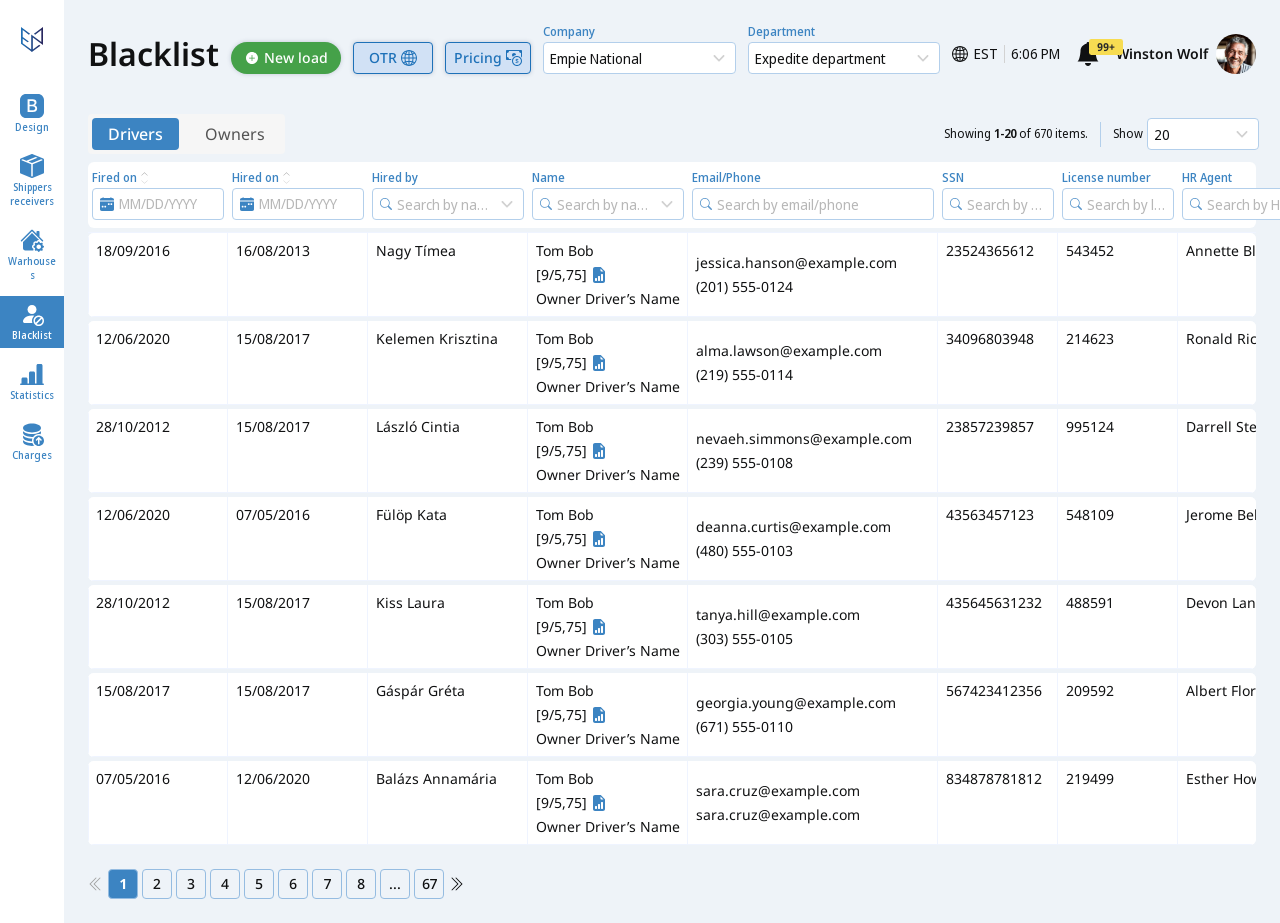
==== commit ae2fb98d: "Add Shippers Receivers and Charges so those navbar sections open real screens. Keep the shipper comp" ====
--- a/blacklist.html
+++ b/blacklist.html
@@ -306,7 +306,7 @@
                 </span>
                 <span class="emp-navitem__label">Document cheking</span>
             </a>
-            <a hidden class="emp-navitem" href="#">
+            <a class="emp-navitem" href="shippers.html">
                 <span class="emp-navitem__icon">
                     <svg class="emp-navitem__glyph" viewBox="0 0 24 24"><use href="#nav-shippers"></use></svg>
                 </span>
@@ -402,7 +402,7 @@
                 </span>
                 <span class="emp-navitem__label">Options</span>
             </a>
-            <a hidden class="emp-navitem" href="#">
+            <a class="emp-navitem" href="charges.html">
                 <span class="emp-navitem__icon">
                     <svg class="emp-navitem__glyph" viewBox="0 0 24 24"><use href="#nav-charges"></use></svg>
                 </span>
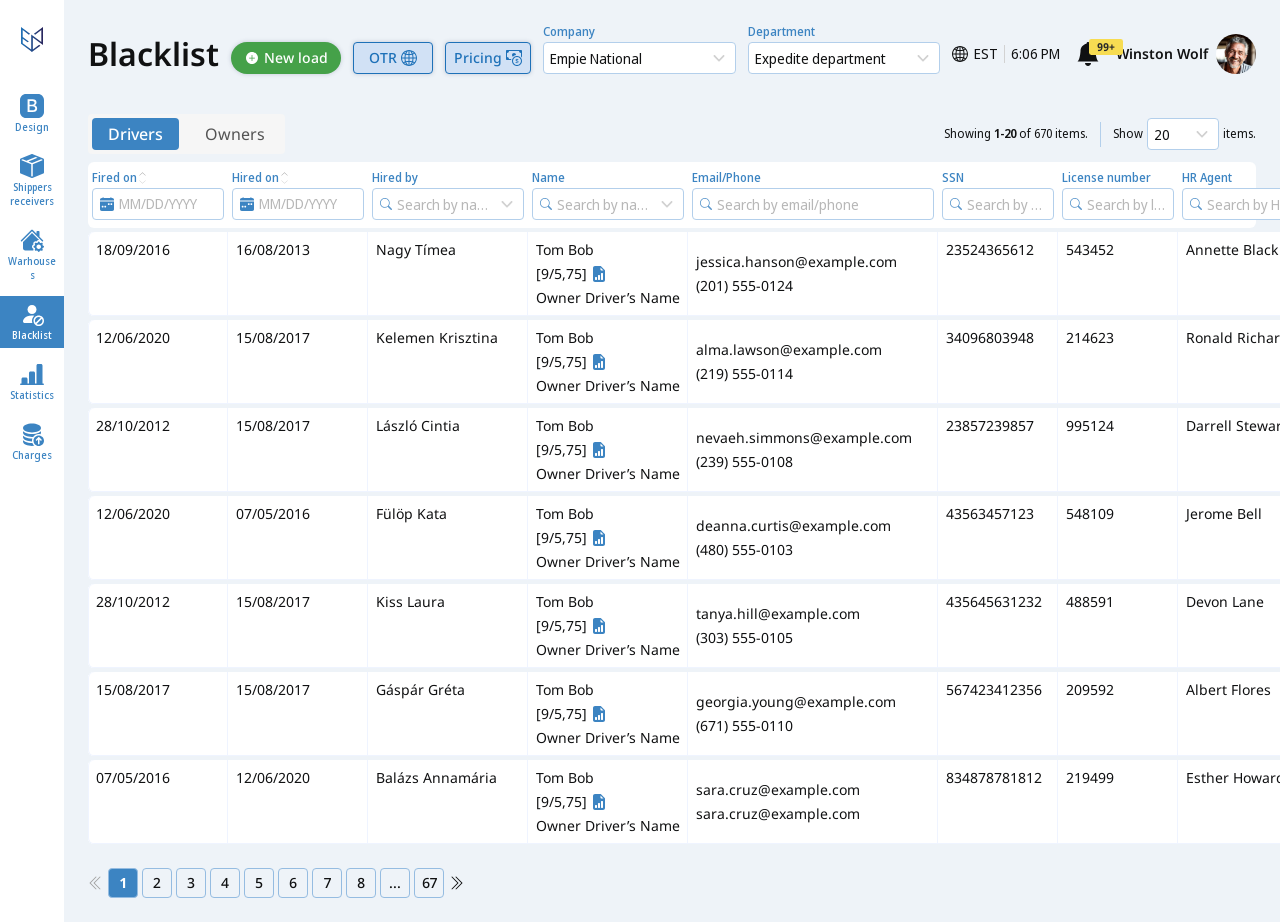
==== commit f95b988d: "Unify CRM screens on global emp-* components Design page is the master: CRM table, show/meta, action" ====
--- a/blacklist.html
+++ b/blacklist.html
@@ -8,9 +8,9 @@
     <link rel="preconnect" href="https://fonts.gstatic.com" crossorigin>
     <link href="https://fonts.googleapis.com/css2?family=Noto+Sans+Display:wght@400;500;600&family=Noto+Sans:wdth,wght@87.5,700;100,400;100,500;100,600;100,700&display=swap" rel="stylesheet">
     <link rel="stylesheet" href="https://cdn.jsdelivr.net/npm/bootstrap@3.4.1/dist/css/bootstrap.min.css">
-    <link rel="stylesheet" href="css/empire.css?v=click36">
-    <link rel="stylesheet" href="css/header.css?v=h3">
-    <link rel="stylesheet" href="css/blacklist.css?v=bl6">
+    <link rel="stylesheet" href="css/empire.css?v=ds3">
+    <link rel="stylesheet" href="css/header.css?v=ds2">
+    <link rel="stylesheet" href="css/blacklist.css?v=ds1">
     <link rel="stylesheet" href="css/toast.css?v=t2">
     <script>
         (function () {
@@ -21,7 +21,7 @@
         })();
     </script>
 </head>
-<body>
+<body class="emp-app">
 
     <svg class="emp-sprite" aria-hidden="true">
         <symbol id="i-person" viewBox="0 0 12 12"><path fill="currentColor" d="M1 12C1 12 0 12 0 11C0 10 1 7 6 7C11 7 12 10 12 11C12 12 11 12 11 12H1Z"/><path fill="currentColor" d="M6 6C7.65685 6 9 4.65685 9 3C9 1.34315 7.65685 0 6 0C4.34315 0 3 1.34315 3 3C3 4.65685 4.34315 6 6 6Z"/></symbol>
@@ -416,7 +416,7 @@
             </a>
         </div>
     </nav>
-    <div class="bl">
+    <div class="emp-app__main bl">
 <header class="emp-head">
 <div class="emp-head__start">
 <h1 class="emp-head__title">Blacklist</h1>
@@ -429,73 +429,73 @@
 <div class="emp-head__field"><div class="emp-field emp-field--sm"><div class="emp-field__title"><span class="emp-field__label">Department</span></div><div class="emp-input"><input class="emp-input__control" type="text" value="Expedite department" readonly data-emp-options="Expedite department|OTR|Pricing|Accounting"><svg class="emp-input__chevron" viewBox="0 0 20 20" aria-hidden="true"><use href="#i-input-chevron"></use></svg></div></div></div>
 </div>
 <div class="emp-head__end">
-<div class="emp-head__clock"><svg class="emp-head__clock-icon" viewBox="0 0 16 16" aria-hidden="true"><use href="#i-wh-globe"></use></svg><span>EST</span><span class="emp-head__rule"></span><span id="bl-clock">10:02 AM</span></div>
+<div class="emp-head__clock"><svg class="emp-head__clock-icon" viewBox="0 0 16 16" aria-hidden="true"><use href="#i-wh-globe"></use></svg><span>EST</span><span class="emp-head__rule"></span><span id="bl-clock" data-emp-clock>10:02 AM</span></div>
 <span class="emp-head__bell" aria-label="Notifications"><svg class="emp-head__bell-icon" viewBox="0 0 16 16" aria-hidden="true"><use href="#i-wh-bell"></use></svg><span class="emp-tab__count">99+</span></span>
 <div class="emp-head__who"><span class="emp-head__name">Winston Wolf</span><img class="emp-head__avatar" src="icons/warehouses/avatar.png" alt=""></div>
 </div>
 </header>
-<section aria-label="Blacklist">
-<div class="bl-bar">
-<div class="bl-tabs" role="tablist">
+<section class="emp-table bl-table" aria-label="Blacklist">
+<div class="emp-table__bar bl-bar">
+<div class="emp-tabs__list emp-tabs__list--boxed" role="tablist">
 <button class="emp-tab is-active" type="button" role="tab" aria-selected="true" data-bl-tab="drivers">Drivers</button>
 <button class="emp-tab" type="button" role="tab" aria-selected="false" data-bl-tab="owners">Owners</button>
 </div>
-<div class="bl-meta"><span>Showing <strong id="bl-range">1-20</strong> of 670 items.</span><span class="bl-meta__rule"></span><div class="bl-show"><span>Show</span><div class="bl-show__field"><div class="emp-combo" id="bl-page-size"><div class="emp-field emp-field--sm"><div class="emp-combo__anchor"><div class="emp-input"><input class="emp-input__control" id="bl-page-size-value" type="text" value="20" readonly aria-label="Items per page"><button class="emp-input__chevron-btn" type="button" aria-label="Items per page" aria-expanded="false"><svg class="emp-input__chevron" viewBox="0 0 20 20" aria-hidden="true"><use href="#i-input-chevron"></use></svg></button></div><div class="emp-drop"><button class="emp-drop__item is-selected" type="button" data-size="20">20</button><button class="emp-drop__item" type="button" data-size="40">40</button><button class="emp-drop__item" type="button" data-size="60">60</button><button class="emp-drop__item" type="button" data-size="80">80</button><button class="emp-drop__item" type="button" data-size="100">100</button><button class="emp-drop__item" type="button" data-size="120">120</button></div></div></div></div></div><span>items.</span></div></div>
+<div class="emp-meta"><span>Showing <strong id="bl-range" data-emp-show-range>1-20</strong> of 670 items.</span><span class="emp-meta__rule"></span><div class="emp-show"><span>Show</span><div class="emp-show__field"><div class="emp-combo" id="bl-page-size" data-emp-show><div class="emp-field emp-field--sm"><div class="emp-combo__anchor"><div class="emp-input"><input class="emp-input__control" id="bl-page-size-value" type="text" value="20" readonly aria-label="Items per page"><button class="emp-input__chevron-btn" type="button" aria-label="Items per page" aria-expanded="false"><svg class="emp-input__chevron" viewBox="0 0 20 20" aria-hidden="true"><use href="#i-input-chevron"></use></svg></button></div><div class="emp-drop"><button class="emp-drop__item is-selected" type="button" data-size="20">20</button><button class="emp-drop__item" type="button" data-size="40">40</button><button class="emp-drop__item" type="button" data-size="60">60</button><button class="emp-drop__item" type="button" data-size="80">80</button><button class="emp-drop__item" type="button" data-size="100">100</button><button class="emp-drop__item" type="button" data-size="120">120</button></div></div></div></div></div><span>items.</span></div></div>
 </div>
 <div class="bl-panel" data-tab="drivers">
-<div class="bl-filters" role="search"><div class="emp-date emp-date--sm" data-emp-date="single" data-bl-date="fired"><span class="emp-date__label">Fired on<svg class="emp-date__sort" viewBox="0 0 7 12" aria-hidden="true"><use href="#i-sort"></use></svg></span><button class="emp-date__field" type="button"><svg class="emp-date__icon" viewBox="0 0 18 18" aria-hidden="true"><use href="#i-calendar-fill"></use></svg><span class="emp-date__value is-empty">MM/DD/YYYY</span></button><div class="emp-date__panel"></div></div><div class="emp-date emp-date--sm" data-emp-date="single" data-bl-date="hired"><span class="emp-date__label">Hired on<svg class="emp-date__sort" viewBox="0 0 7 12" aria-hidden="true"><use href="#i-sort"></use></svg></span><button class="emp-date__field" type="button"><svg class="emp-date__icon" viewBox="0 0 18 18" aria-hidden="true"><use href="#i-calendar-fill"></use></svg><span class="emp-date__value is-empty">MM/DD/YYYY</span></button><div class="emp-date__panel"></div></div><div class="emp-field emp-field--sm"><div class="emp-field__title"><span class="emp-field__label">Hired by</span></div><div class="emp-input"><span class="emp-input__icon" aria-hidden="true"><svg class="emp-input__search" viewBox="0 0 12 12"><use href="#i-input-search-sm"></use></svg></span><input class="emp-input__control" type="text" placeholder="Search by name" data-bl-filter="by" aria-label="Hired by" data-emp-options="Nagy Tímea|Kelemen Krisztina|László Cintia|Fülöp Kata|Kiss Laura|Gáspár Gréta|Balázs Annamária"><svg class="emp-input__chevron" viewBox="0 0 20 20" aria-hidden="true"><use href="#i-input-chevron"></use></svg></div></div><div class="emp-field emp-field--sm"><div class="emp-field__title"><span class="emp-field__label">Name</span></div><div class="emp-input"><span class="emp-input__icon" aria-hidden="true"><svg class="emp-input__search" viewBox="0 0 12 12"><use href="#i-input-search-sm"></use></svg></span><input class="emp-input__control" type="text" placeholder="Search by name" data-bl-filter="name" aria-label="Name" data-emp-options="Tom Bob|Owner Driver’s Name"><svg class="emp-input__chevron" viewBox="0 0 20 20" aria-hidden="true"><use href="#i-input-chevron"></use></svg></div></div><div class="emp-field emp-field--sm"><div class="emp-field__title"><span class="emp-field__label">Email/Phone</span></div><div class="emp-input"><span class="emp-input__icon" aria-hidden="true"><svg class="emp-input__search" viewBox="0 0 12 12"><use href="#i-input-search-sm"></use></svg></span><input class="emp-input__control" type="text" placeholder="Search by email/phone" data-bl-filter="email" aria-label="Email/Phone"></div></div><div class="emp-field emp-field--sm"><div class="emp-field__title"><span class="emp-field__label">SSN</span></div><div class="emp-input"><span class="emp-input__icon" aria-hidden="true"><svg class="emp-input__search" viewBox="0 0 12 12"><use href="#i-input-search-sm"></use></svg></span><input class="emp-input__control" type="text" placeholder="Search by SSN" data-bl-filter="ssn" aria-label="SSN"></div></div><div class="emp-field emp-field--sm"><div class="emp-field__title"><span class="emp-field__label">License number</span></div><div class="emp-input"><span class="emp-input__icon" aria-hidden="true"><svg class="emp-input__search" viewBox="0 0 12 12"><use href="#i-input-search-sm"></use></svg></span><input class="emp-input__control" type="text" placeholder="Search by license number" data-bl-filter="license" aria-label="License number"></div></div><div class="emp-field emp-field--sm"><div class="emp-field__title"><span class="emp-field__label">HR Agent</span></div><div class="emp-input"><span class="emp-input__icon" aria-hidden="true"><svg class="emp-input__search" viewBox="0 0 12 12"><use href="#i-input-search-sm"></use></svg></span><input class="emp-input__control" type="text" placeholder="Search by HR Agent" data-bl-filter="agent" aria-label="HR Agent"></div></div><div class="emp-field emp-field--sm bl-field--ghost"><div class="emp-field__title"><span class="emp-field__label">Blacklist reason</span></div><div class="emp-input"><input class="emp-input__control" type="text" tabindex="-1" aria-hidden="true"></div></div><span></span></div>
-<div class="bl-rows"><div class="bl-row"><span data-col="fired">18/09/2016</span><span data-col="hired">16/08/2013</span><span data-col="by">Nagy Tímea</span><span class="bl-cell" data-col="name"><p>Tom Bob</p><p class="bl-score"><span>[9/5,75]</span><button class="bl-hit" type="button" data-open="rating" aria-label="Driver rating list"><img src="icons/blacklist/graph.svg" alt="" width="16" height="16"></button></p><p>Owner Driver’s Name</p></span><span class="bl-cell" data-col="email"><p>jessica.hanson@example.com</p><p>(201) 555-0124</p></span><span data-col="ssn">23524365612</span><span data-col="license">543452</span><span data-col="agent">Annette Black</span><span class="bl-reason" data-col="reason">How to design a product that can grow itself 10x in year:</span><button class="bl-hit" type="button" data-open="return-driver" aria-label="Return from blacklist"><img src="icons/blacklist/undo.svg" alt="" width="16" height="16"></button></div><div class="bl-row"><span data-col="fired">12/06/2020</span><span data-col="hired">15/08/2017</span><span data-col="by">Kelemen Krisztina</span><span class="bl-cell" data-col="name"><p>Tom Bob</p><p class="bl-score"><span>[9/5,75]</span><button class="bl-hit" type="button" data-open="rating" aria-label="Driver rating list"><img src="icons/blacklist/graph.svg" alt="" width="16" height="16"></button></p><p>Owner Driver’s Name</p></span><span class="bl-cell" data-col="email"><p>alma.lawson@example.com</p><p>(219) 555-0114</p></span><span data-col="ssn">34096803948</span><span data-col="license">214623</span><span data-col="agent">Ronald Richards</span><span class="bl-reason" data-col="reason">How to design a product that can grow itself 10x in year:</span><button class="bl-hit" type="button" data-open="return-driver" aria-label="Return from blacklist"><img src="icons/blacklist/undo.svg" alt="" width="16" height="16"></button></div><div class="bl-row"><span data-col="fired">28/10/2012</span><span data-col="hired">15/08/2017</span><span data-col="by">László Cintia</span><span class="bl-cell" data-col="name"><p>Tom Bob</p><p class="bl-score"><span>[9/5,75]</span><button class="bl-hit" type="button" data-open="rating" aria-label="Driver rating list"><img src="icons/blacklist/graph.svg" alt="" width="16" height="16"></button></p><p>Owner Driver’s Name</p></span><span class="bl-cell" data-col="email"><p>nevaeh.simmons@example.com</p><p>(239) 555-0108</p></span><span data-col="ssn">23857239857</span><span data-col="license">995124</span><span data-col="agent">Darrell Steward</span><span class="bl-reason" data-col="reason">Understanding color theory: the color wheel and finding complementary colors</span><button class="bl-hit" type="button" data-open="return-driver" aria-label="Return from blacklist"><img src="icons/blacklist/undo.svg" alt="" width="16" height="16"></button></div><div class="bl-row"><span data-col="fired">12/06/2020</span><span data-col="hired">07/05/2016</span><span data-col="by">Fülöp Kata</span><span class="bl-cell" data-col="name"><p>Tom Bob</p><p class="bl-score"><span>[9/5,75]</span><button class="bl-hit" type="button" data-open="rating" aria-label="Driver rating list"><img src="icons/blacklist/graph.svg" alt="" width="16" height="16"></button></p><p>Owner Driver’s Name</p></span><span class="bl-cell" data-col="email"><p>deanna.curtis@example.com</p><p>(480) 555-0103</p></span><span data-col="ssn">43563457123</span><span data-col="license">548109</span><span data-col="agent">Jerome Bell</span><span class="bl-reason" data-col="reason">The More Important the Work, the More Important the Rest</span><button class="bl-hit" type="button" data-open="return-driver" aria-label="Return from blacklist"><img src="icons/blacklist/undo.svg" alt="" width="16" height="16"></button></div><div class="bl-row"><span data-col="fired">28/10/2012</span><span data-col="hired">15/08/2017</span><span data-col="by">Kiss Laura</span><span class="bl-cell" data-col="name"><p>Tom Bob</p><p class="bl-score"><span>[9/5,75]</span><button class="bl-hit" type="button" data-open="rating" aria-label="Driver rating list"><img src="icons/blacklist/graph.svg" alt="" width="16" height="16"></button></p><p>Owner Driver’s Name</p></span><span class="bl-cell" data-col="email"><p>tanya.hill@example.com</p><p>(303) 555-0105</p></span><span data-col="ssn">435645631232</span><span data-col="license">488591</span><span data-col="agent">Devon Lane</span><span class="bl-reason" data-col="reason">Any mechanical keyboard enthusiasts in design?</span><button class="bl-hit" type="button" data-open="return-driver" aria-label="Return from blacklist"><img src="icons/blacklist/undo.svg" alt="" width="16" height="16"></button></div><div class="bl-row"><span data-col="fired">15/08/2017</span><span data-col="hired">15/08/2017</span><span data-col="by">Gáspár Gréta</span><span class="bl-cell" data-col="name"><p>Tom Bob</p><p class="bl-score"><span>[9/5,75]</span><button class="bl-hit" type="button" data-open="rating" aria-label="Driver rating list"><img src="icons/blacklist/graph.svg" alt="" width="16" height="16"></button></p><p>Owner Driver’s Name</p></span><span class="bl-cell" data-col="email"><p>georgia.young@example.com</p><p>(671) 555-0110</p></span><span data-col="ssn">567423412356</span><span data-col="license">209592</span><span data-col="agent">Albert Flores</span><span class="bl-reason" data-col="reason">How to design a product that can grow itself 10x in year:</span><button class="bl-hit" type="button" data-open="return-driver" aria-label="Return from blacklist"><img src="icons/blacklist/undo.svg" alt="" width="16" height="16"></button></div><div class="bl-row"><span data-col="fired">07/05/2016</span><span data-col="hired">12/06/2020</span><span data-col="by">Balázs Annamária</span><span class="bl-cell" data-col="name"><p>Tom Bob</p><p class="bl-score"><span>[9/5,75]</span><button class="bl-hit" type="button" data-open="rating" aria-label="Driver rating list"><img src="icons/blacklist/graph.svg" alt="" width="16" height="16"></button></p><p>Owner Driver’s Name</p></span><span class="bl-cell" data-col="email"><p>sara.cruz@example.com</p><p>sara.cruz@example.com</p></span><span data-col="ssn">834878781812</span><span data-col="license">219499</span><span data-col="agent">Esther Howard</span><span class="bl-reason" data-col="reason">How to design a product that can grow itself 10x in year:</span><button class="bl-hit" type="button" data-open="return-driver" aria-label="Return from blacklist"><img src="icons/blacklist/undo.svg" alt="" width="16" height="16"></button></div></div>
+<div class="emp-table__filters" role="search"><div class="emp-date emp-date--sm" data-emp-date="single" data-bl-date="fired"><span class="emp-date__label">Fired on<svg class="emp-date__sort" viewBox="0 0 7 12" aria-hidden="true"><use href="#i-sort"></use></svg></span><button class="emp-date__field" type="button"><svg class="emp-date__icon" viewBox="0 0 18 18" aria-hidden="true"><use href="#i-calendar-fill"></use></svg><span class="emp-date__value is-empty">MM/DD/YYYY</span></button><div class="emp-date__panel"></div></div><div class="emp-date emp-date--sm" data-emp-date="single" data-bl-date="hired"><span class="emp-date__label">Hired on<svg class="emp-date__sort" viewBox="0 0 7 12" aria-hidden="true"><use href="#i-sort"></use></svg></span><button class="emp-date__field" type="button"><svg class="emp-date__icon" viewBox="0 0 18 18" aria-hidden="true"><use href="#i-calendar-fill"></use></svg><span class="emp-date__value is-empty">MM/DD/YYYY</span></button><div class="emp-date__panel"></div></div><div class="emp-field emp-field--sm"><div class="emp-field__title"><span class="emp-field__label">Hired by</span></div><div class="emp-input"><span class="emp-input__icon" aria-hidden="true"><svg class="emp-input__search" viewBox="0 0 12 12"><use href="#i-input-search-sm"></use></svg></span><input class="emp-input__control" type="text" placeholder="Search by name" data-bl-filter="by" aria-label="Hired by" data-emp-options="Nagy Tímea|Kelemen Krisztina|László Cintia|Fülöp Kata|Kiss Laura|Gáspár Gréta|Balázs Annamária"><svg class="emp-input__chevron" viewBox="0 0 20 20" aria-hidden="true"><use href="#i-input-chevron"></use></svg></div></div><div class="emp-field emp-field--sm"><div class="emp-field__title"><span class="emp-field__label">Name</span></div><div class="emp-input"><span class="emp-input__icon" aria-hidden="true"><svg class="emp-input__search" viewBox="0 0 12 12"><use href="#i-input-search-sm"></use></svg></span><input class="emp-input__control" type="text" placeholder="Search by name" data-bl-filter="name" aria-label="Name" data-emp-options="Tom Bob|Owner Driver’s Name"><svg class="emp-input__chevron" viewBox="0 0 20 20" aria-hidden="true"><use href="#i-input-chevron"></use></svg></div></div><div class="emp-field emp-field--sm"><div class="emp-field__title"><span class="emp-field__label">Email/Phone</span></div><div class="emp-input"><span class="emp-input__icon" aria-hidden="true"><svg class="emp-input__search" viewBox="0 0 12 12"><use href="#i-input-search-sm"></use></svg></span><input class="emp-input__control" type="text" placeholder="Search by email/phone" data-bl-filter="email" aria-label="Email/Phone"></div></div><div class="emp-field emp-field--sm"><div class="emp-field__title"><span class="emp-field__label">SSN</span></div><div class="emp-input"><span class="emp-input__icon" aria-hidden="true"><svg class="emp-input__search" viewBox="0 0 12 12"><use href="#i-input-search-sm"></use></svg></span><input class="emp-input__control" type="text" placeholder="Search by SSN" data-bl-filter="ssn" aria-label="SSN"></div></div><div class="emp-field emp-field--sm"><div class="emp-field__title"><span class="emp-field__label">License number</span></div><div class="emp-input"><span class="emp-input__icon" aria-hidden="true"><svg class="emp-input__search" viewBox="0 0 12 12"><use href="#i-input-search-sm"></use></svg></span><input class="emp-input__control" type="text" placeholder="Search by license number" data-bl-filter="license" aria-label="License number"></div></div><div class="emp-field emp-field--sm"><div class="emp-field__title"><span class="emp-field__label">HR Agent</span></div><div class="emp-input"><span class="emp-input__icon" aria-hidden="true"><svg class="emp-input__search" viewBox="0 0 12 12"><use href="#i-input-search-sm"></use></svg></span><input class="emp-input__control" type="text" placeholder="Search by HR Agent" data-bl-filter="agent" aria-label="HR Agent"></div></div><div class="emp-field emp-field--sm emp-table__ghost"><div class="emp-field__title"><span class="emp-field__label">Blacklist reason</span></div><div class="emp-input"><input class="emp-input__control" type="text" tabindex="-1" aria-hidden="true"></div></div><span></span></div>
+<div class="emp-table__rows"><div class="emp-table__row"><span data-col="fired">18/09/2016</span><span data-col="hired">16/08/2013</span><span data-col="by">Nagy Tímea</span><span class="emp-table__cell" data-col="name"><p>Tom Bob</p><p class="bl-score"><span>[9/5,75]</span><button class="bl-hit" type="button" data-open="rating" aria-label="Driver rating list"><img src="icons/blacklist/graph.svg" alt="" width="16" height="16"></button></p><p>Owner Driver’s Name</p></span><span class="emp-table__cell" data-col="email"><p>jessica.hanson@example.com</p><p>(201) 555-0124</p></span><span data-col="ssn">23524365612</span><span data-col="license">543452</span><span data-col="agent">Annette Black</span><span class="emp-table__wrap" data-col="reason">How to design a product that can grow itself 10x in year:</span><div class="emp-amenu"><button class="emp-amenu__hit" type="button" data-open="return-driver" aria-label="Return from blacklist"><img src="icons/blacklist/undo.svg" alt="" width="16" height="16"></button></div></div><div class="emp-table__row"><span data-col="fired">12/06/2020</span><span data-col="hired">15/08/2017</span><span data-col="by">Kelemen Krisztina</span><span class="emp-table__cell" data-col="name"><p>Tom Bob</p><p class="bl-score"><span>[9/5,75]</span><button class="bl-hit" type="button" data-open="rating" aria-label="Driver rating list"><img src="icons/blacklist/graph.svg" alt="" width="16" height="16"></button></p><p>Owner Driver’s Name</p></span><span class="emp-table__cell" data-col="email"><p>alma.lawson@example.com</p><p>(219) 555-0114</p></span><span data-col="ssn">34096803948</span><span data-col="license">214623</span><span data-col="agent">Ronald Richards</span><span class="emp-table__wrap" data-col="reason">How to design a product that can grow itself 10x in year:</span><div class="emp-amenu"><button class="emp-amenu__hit" type="button" data-open="return-driver" aria-label="Return from blacklist"><img src="icons/blacklist/undo.svg" alt="" width="16" height="16"></button></div></div><div class="emp-table__row"><span data-col="fired">28/10/2012</span><span data-col="hired">15/08/2017</span><span data-col="by">László Cintia</span><span class="emp-table__cell" data-col="name"><p>Tom Bob</p><p class="bl-score"><span>[9/5,75]</span><button class="bl-hit" type="button" data-open="rating" aria-label="Driver rating list"><img src="icons/blacklist/graph.svg" alt="" width="16" height="16"></button></p><p>Owner Driver’s Name</p></span><span class="emp-table__cell" data-col="email"><p>nevaeh.simmons@example.com</p><p>(239) 555-0108</p></span><span data-col="ssn">23857239857</span><span data-col="license">995124</span><span data-col="agent">Darrell Steward</span><span class="emp-table__wrap" data-col="reason">Understanding color theory: the color wheel and finding complementary colors</span><div class="emp-amenu"><button class="emp-amenu__hit" type="button" data-open="return-driver" aria-label="Return from blacklist"><img src="icons/blacklist/undo.svg" alt="" width="16" height="16"></button></div></div><div class="emp-table__row"><span data-col="fired">12/06/2020</span><span data-col="hired">07/05/2016</span><span data-col="by">Fülöp Kata</span><span class="emp-table__cell" data-col="name"><p>Tom Bob</p><p class="bl-score"><span>[9/5,75]</span><button class="bl-hit" type="button" data-open="rating" aria-label="Driver rating list"><img src="icons/blacklist/graph.svg" alt="" width="16" height="16"></button></p><p>Owner Driver’s Name</p></span><span class="emp-table__cell" data-col="email"><p>deanna.curtis@example.com</p><p>(480) 555-0103</p></span><span data-col="ssn">43563457123</span><span data-col="license">548109</span><span data-col="agent">Jerome Bell</span><span class="emp-table__wrap" data-col="reason">The More Important the Work, the More Important the Rest</span><div class="emp-amenu"><button class="emp-amenu__hit" type="button" data-open="return-driver" aria-label="Return from blacklist"><img src="icons/blacklist/undo.svg" alt="" width="16" height="16"></button></div></div><div class="emp-table__row"><span data-col="fired">28/10/2012</span><span data-col="hired">15/08/2017</span><span data-col="by">Kiss Laura</span><span class="emp-table__cell" data-col="name"><p>Tom Bob</p><p class="bl-score"><span>[9/5,75]</span><button class="bl-hit" type="button" data-open="rating" aria-label="Driver rating list"><img src="icons/blacklist/graph.svg" alt="" width="16" height="16"></button></p><p>Owner Driver’s Name</p></span><span class="emp-table__cell" data-col="email"><p>tanya.hill@example.com</p><p>(303) 555-0105</p></span><span data-col="ssn">435645631232</span><span data-col="license">488591</span><span data-col="agent">Devon Lane</span><span class="emp-table__wrap" data-col="reason">Any mechanical keyboard enthusiasts in design?</span><div class="emp-amenu"><button class="emp-amenu__hit" type="button" data-open="return-driver" aria-label="Return from blacklist"><img src="icons/blacklist/undo.svg" alt="" width="16" height="16"></button></div></div><div class="emp-table__row"><span data-col="fired">15/08/2017</span><span data-col="hired">15/08/2017</span><span data-col="by">Gáspár Gréta</span><span class="emp-table__cell" data-col="name"><p>Tom Bob</p><p class="bl-score"><span>[9/5,75]</span><button class="bl-hit" type="button" data-open="rating" aria-label="Driver rating list"><img src="icons/blacklist/graph.svg" alt="" width="16" height="16"></button></p><p>Owner Driver’s Name</p></span><span class="emp-table__cell" data-col="email"><p>georgia.young@example.com</p><p>(671) 555-0110</p></span><span data-col="ssn">567423412356</span><span data-col="license">209592</span><span data-col="agent">Albert Flores</span><span class="emp-table__wrap" data-col="reason">How to design a product that can grow itself 10x in year:</span><div class="emp-amenu"><button class="emp-amenu__hit" type="button" data-open="return-driver" aria-label="Return from blacklist"><img src="icons/blacklist/undo.svg" alt="" width="16" height="16"></button></div></div><div class="emp-table__row"><span data-col="fired">07/05/2016</span><span data-col="hired">12/06/2020</span><span data-col="by">Balázs Annamária</span><span class="emp-table__cell" data-col="name"><p>Tom Bob</p><p class="bl-score"><span>[9/5,75]</span><button class="bl-hit" type="button" data-open="rating" aria-label="Driver rating list"><img src="icons/blacklist/graph.svg" alt="" width="16" height="16"></button></p><p>Owner Driver’s Name</p></span><span class="emp-table__cell" data-col="email"><p>sara.cruz@example.com</p><p>sara.cruz@example.com</p></span><span data-col="ssn">834878781812</span><span data-col="license">219499</span><span data-col="agent">Esther Howard</span><span class="emp-table__wrap" data-col="reason">How to design a product that can grow itself 10x in year:</span><div class="emp-amenu"><button class="emp-amenu__hit" type="button" data-open="return-driver" aria-label="Return from blacklist"><img src="icons/blacklist/undo.svg" alt="" width="16" height="16"></button></div></div></div>
 </div>
 <div class="bl-panel" data-tab="owners" hidden>
-<div class="bl-filters" role="search"><div class="emp-date emp-date--sm" data-emp-date="single" data-bl-date="fired"><span class="emp-date__label">Fired on<svg class="emp-date__sort" viewBox="0 0 7 12" aria-hidden="true"><use href="#i-sort"></use></svg></span><button class="emp-date__field" type="button"><svg class="emp-date__icon" viewBox="0 0 18 18" aria-hidden="true"><use href="#i-calendar-fill"></use></svg><span class="emp-date__value is-empty">MM/DD/YYYY</span></button><div class="emp-date__panel"></div></div><div class="emp-field emp-field--sm"><div class="emp-field__title"><span class="emp-field__label">Fired by</span></div><div class="emp-input"><span class="emp-input__icon" aria-hidden="true"><svg class="emp-input__search" viewBox="0 0 12 12"><use href="#i-input-search-sm"></use></svg></span><input class="emp-input__control" type="text" placeholder="Search by name" data-bl-filter="by" aria-label="Fired by" data-emp-options="Nagy Tímea|Kelemen Krisztina|László Cintia|Fülöp Kata|Kiss Laura|Gáspár Gréta|Hajdú Dominika|Balázs Annamária"><svg class="emp-input__chevron" viewBox="0 0 20 20" aria-hidden="true"><use href="#i-input-chevron"></use></svg></div></div><div class="emp-field emp-field--sm"><div class="emp-field__title"><span class="emp-field__label">Type</span></div><div class="emp-input"><span class="emp-input__icon" aria-hidden="true"><svg class="emp-input__search" viewBox="0 0 12 12"><use href="#i-input-search-sm"></use></svg></span><input class="emp-input__control" type="text" placeholder="Search type" data-bl-filter="type" aria-label="Type" data-emp-options="Company|Person"><svg class="emp-input__chevron" viewBox="0 0 20 20" aria-hidden="true"><use href="#i-input-chevron"></use></svg></div></div><div class="emp-field emp-field--sm"><div class="emp-field__title"><span class="emp-field__label">Name</span></div><div class="emp-input"><span class="emp-input__icon" aria-hidden="true"><svg class="emp-input__search" viewBox="0 0 12 12"><use href="#i-input-search-sm"></use></svg></span><input class="emp-input__control" type="text" placeholder="Search by name" data-bl-filter="name" aria-label="Name"></div></div><div class="emp-field emp-field--sm"><div class="emp-field__title"><span class="emp-field__label">Email/Phone</span></div><div class="emp-input"><span class="emp-input__icon" aria-hidden="true"><svg class="emp-input__search" viewBox="0 0 12 12"><use href="#i-input-search-sm"></use></svg></span><input class="emp-input__control" type="text" placeholder="Search by SSN" data-bl-filter="email" aria-label="Email/Phone"></div></div><div class="emp-field emp-field--sm"><div class="emp-field__title"><span class="emp-field__label">EIN</span></div><div class="emp-input"><span class="emp-input__icon" aria-hidden="true"><svg class="emp-input__search" viewBox="0 0 12 12"><use href="#i-input-search-sm"></use></svg></span><input class="emp-input__control" type="text" placeholder="Search by license number" data-bl-filter="ein" aria-label="EIN"></div></div><div class="emp-field emp-field--sm"><div class="emp-field__title"><span class="emp-field__label">Drivers were assigned</span></div><div class="emp-input"><span class="emp-input__icon" aria-hidden="true"><svg class="emp-input__search" viewBox="0 0 12 12"><use href="#i-input-search-sm"></use></svg></span><input class="emp-input__control" type="text" placeholder="Search by HR Agent" data-bl-filter="drivers" aria-label="Drivers were assigned"></div></div><div class="emp-field emp-field--sm bl-field--ghost"><div class="emp-field__title"><span class="emp-field__label">Blacklist reason</span></div><div class="emp-input"><input class="emp-input__control" type="text" tabindex="-1" aria-hidden="true"></div></div><span></span></div>
-<div class="bl-rows"><div class="bl-row"><span data-col="fired">18/09/2016</span><span data-col="by">Nagy Tímea</span><span data-col="type">Company</span><span data-col="name">Leslie Alexander</span><span class="bl-cell" data-col="email"><p>jackson.graham@example.com</p><p>(229) 555-0109</p></span><span data-col="ein">543452</span><span class="bl-cell bl-assign" data-col="drivers"><span class="bl-assign__line"><span class="bl-muted">No truck assigned</span><span class="bl-assign__unit"><button class="bl-name" type="button" data-open="driver">Jacob Jones</button><span class="bl-chip">Fired</span></span></span><span class="bl-assign__line"><span class="bl-muted">No truck assigned</span><span class="bl-assign__unit"><button class="bl-name" type="button" data-open="driver">Annette Black</button><span class="bl-chip">Fired</span></span></span><span class="bl-assign__line"><span class="bl-assign__unit">1245<img src="icons/blacklist/edit.svg" alt="" width="16" height="16"></span><span class="bl-assign__unit"><button class="bl-name" type="button" data-open="driver">Floyd Miles</button><span class="bl-chip">Fired</span></span></span><span class="bl-assign__line"><span class="bl-assign__unit">3445<img src="icons/blacklist/edit.svg" alt="" width="16" height="16"></span><span class="bl-assign__unit"><button class="bl-name" type="button" data-open="driver">Esther Howard</button><span class="bl-chip bl-chip--quit">Quitted</span></span></span></span><span class="bl-reason" data-col="reason">How to design a product that can grow itself 10x in year:</span><button class="bl-hit" type="button" data-open="return-owner" aria-label="Return from blacklist"><img src="icons/blacklist/undo.svg" alt="" width="16" height="16"></button></div><div class="bl-row"><span data-col="fired">12/06/2020</span><span data-col="by">Kelemen Krisztina</span><span data-col="type">Person</span><span data-col="name">Theresa Webb</span><span class="bl-cell" data-col="email"><p>jessica.hanson@example.com</p><p>(480) 555-0103</p></span><span data-col="ein">214623</span><span class="bl-cell bl-assign" data-col="drivers"><span class="bl-assign__line"><span class="bl-muted">No asset assigned</span></span></span><span class="bl-reason" data-col="reason">How to design a product that can grow itself 10x in year:</span><button class="bl-hit" type="button" data-open="return-owner" aria-label="Return from blacklist"><img src="icons/blacklist/undo.svg" alt="" width="16" height="16"></button></div><div class="bl-row"><span data-col="fired">28/10/2012</span><span data-col="by">László Cintia</span><span data-col="type">Company</span><span data-col="name">Darrell Steward</span><span class="bl-cell" data-col="email"><p>nevaeh.simmons@example.com</p><p>(205) 555-0100</p></span><span data-col="ein">995124</span><span class="bl-cell bl-assign" data-col="drivers"><span class="bl-assign__line"><span class="bl-assign__unit">1245<img src="icons/blacklist/edit.svg" alt="" width="16" height="16"></span><span class="bl-assign__unit"><button class="bl-name" type="button" data-open="driver">Darrell Steward</button><span class="bl-chip bl-chip--quit">Quitted</span></span></span></span><span class="bl-reason" data-col="reason">Understanding color theory: the color wheel and finding complementary colors</span><button class="bl-hit" type="button" data-open="return-owner" aria-label="Return from blacklist"><img src="icons/blacklist/undo.svg" alt="" width="16" height="16"></button></div><div class="bl-row"><span data-col="fired">12/06/2020</span><span data-col="by">Fülöp Kata</span><span data-col="type">Company</span><span data-col="name">Wade Warren</span><span class="bl-cell" data-col="email"><p>deanna.curtis@example.com</p><p>(702) 555-0122</p></span><span data-col="ein">548109</span><span class="bl-cell bl-assign" data-col="drivers"><span class="bl-assign__line"><span class="bl-muted">No truck assigned</span><span class="bl-assign__unit"><button class="bl-name" type="button" data-open="driver">Annette Black</button><span class="bl-chip">Fired</span></span></span></span><span class="bl-reason" data-col="reason">The More Important the Work, the More Important the Rest</span><button class="bl-hit" type="button" data-open="return-owner" aria-label="Return from blacklist"><img src="icons/blacklist/undo.svg" alt="" width="16" height="16"></button></div><div class="bl-row"><span data-col="fired">28/10/2012</span><span data-col="by">Kiss Laura</span><span data-col="type">Person</span><span data-col="name">Savannah Nguyen</span><span class="bl-cell" data-col="email"><p>alma.lawson@example.com</p><p>(603) 555-0123</p></span><span data-col="ein">488591</span><span class="bl-cell bl-assign" data-col="drivers"><span class="bl-assign__line"><span class="bl-assign__unit">3445<img src="icons/blacklist/edit.svg" alt="" width="16" height="16"></span><span class="bl-assign__unit"><button class="bl-name" type="button" data-open="driver">Esther Howard</button><span class="bl-chip bl-chip--quit">Quitted</span></span></span></span><span class="bl-reason" data-col="reason">Any mechanical keyboard enthusiasts in design?</span><button class="bl-hit" type="button" data-open="return-owner" aria-label="Return from blacklist"><img src="icons/blacklist/undo.svg" alt="" width="16" height="16"></button></div><div class="bl-row"><span data-col="fired">15/08/2017</span><span data-col="by">Gáspár Gréta</span><span data-col="type">Company</span><span data-col="name">Devon Lane</span><span class="bl-cell" data-col="email"><p>bill.sanders@example.com</p><p>(907) 555-0101</p></span><span data-col="ein">209592</span><span class="bl-cell bl-assign" data-col="drivers"><span class="bl-assign__line"><span class="bl-assign__unit">1245<img src="icons/blacklist/edit.svg" alt="" width="16" height="16"></span><span class="bl-assign__unit"><button class="bl-name" type="button" data-open="driver">Annette Black</button><span class="bl-chip">Fired</span></span></span><span class="bl-assign__line"><span class="bl-assign__unit">1245<img src="icons/blacklist/edit.svg" alt="" width="16" height="16"></span><span class="bl-assign__unit"><button class="bl-name" type="button" data-open="driver">Cody Fisher</button><span class="bl-chip bl-chip--quit">Quitted</span></span></span></span><span class="bl-reason" data-col="reason">How to design a product that can grow itself 10x in year:</span><button class="bl-hit" type="button" data-open="return-owner" aria-label="Return from blacklist"><img src="icons/blacklist/undo.svg" alt="" width="16" height="16"></button></div><div class="bl-row"><span data-col="fired">18/09/2016</span><span data-col="by">Hajdú Dominika</span><span data-col="type">Company</span><span data-col="name">Courtney Henry</span><span class="bl-cell" data-col="email"><p>willie.jennings@example.com</p><p>(684) 555-0102</p></span><span data-col="ein">140943</span><span class="bl-cell bl-assign" data-col="drivers"><span class="bl-assign__line"><span class="bl-assign__unit">3445<img src="icons/blacklist/edit.svg" alt="" width="16" height="16"></span><span class="bl-assign__unit"><button class="bl-name" type="button" data-open="driver">Esther Howard</button><span class="bl-chip">Fired</span></span></span></span><span class="bl-reason" data-col="reason">How to design a product that can grow itself 10x in year:</span><button class="bl-hit" type="button" data-open="return-owner" aria-label="Return from blacklist"><img src="icons/blacklist/undo.svg" alt="" width="16" height="16"></button></div><div class="bl-row"><span data-col="fired">07/05/2016</span><span data-col="by">Balázs Annamária</span><span data-col="type">Company</span><span data-col="name">Ronald Richards</span><span class="bl-cell" data-col="email"><p>kenzi.lawson@example.com</p><p>(217) 555-0113</p></span><span data-col="ein">219499</span><span class="bl-cell bl-assign" data-col="drivers"><span class="bl-assign__line"><span class="bl-muted">No asset assigned</span></span></span><span class="bl-reason" data-col="reason">How to design a product that can grow itself 10x in year:</span><button class="bl-hit" type="button" data-open="return-owner" aria-label="Return from blacklist"><img src="icons/blacklist/undo.svg" alt="" width="16" height="16"></button></div></div>
-</div>
-<nav class="emp-pagination bl-pages" aria-label="Pages"><button class="emp-page__arrow is-inactive" type="button" aria-label="Back" disabled><svg viewBox="0 0 16 16" aria-hidden="true"><use href="#i-chevron-left"></use></svg></button><button class="emp-page is-active" type="button">1</button><button class="emp-page" type="button">2</button><button class="emp-page" type="button">3</button><button class="emp-page" type="button">4</button><button class="emp-page" type="button">5</button><button class="emp-page" type="button">6</button><button class="emp-page" type="button">7</button><button class="emp-page" type="button">8</button><span class="emp-page" aria-hidden="true">...</span><button class="emp-page" type="button">67</button><button class="emp-page__arrow" type="button" aria-label="Forward"><svg viewBox="0 0 16 16" aria-hidden="true"><use href="#i-chevron-right"></use></svg></button></nav>
+<div class="emp-table__filters" role="search"><div class="emp-date emp-date--sm" data-emp-date="single" data-bl-date="fired"><span class="emp-date__label">Fired on<svg class="emp-date__sort" viewBox="0 0 7 12" aria-hidden="true"><use href="#i-sort"></use></svg></span><button class="emp-date__field" type="button"><svg class="emp-date__icon" viewBox="0 0 18 18" aria-hidden="true"><use href="#i-calendar-fill"></use></svg><span class="emp-date__value is-empty">MM/DD/YYYY</span></button><div class="emp-date__panel"></div></div><div class="emp-field emp-field--sm"><div class="emp-field__title"><span class="emp-field__label">Fired by</span></div><div class="emp-input"><span class="emp-input__icon" aria-hidden="true"><svg class="emp-input__search" viewBox="0 0 12 12"><use href="#i-input-search-sm"></use></svg></span><input class="emp-input__control" type="text" placeholder="Search by name" data-bl-filter="by" aria-label="Fired by" data-emp-options="Nagy Tímea|Kelemen Krisztina|László Cintia|Fülöp Kata|Kiss Laura|Gáspár Gréta|Hajdú Dominika|Balázs Annamária"><svg class="emp-input__chevron" viewBox="0 0 20 20" aria-hidden="true"><use href="#i-input-chevron"></use></svg></div></div><div class="emp-field emp-field--sm"><div class="emp-field__title"><span class="emp-field__label">Type</span></div><div class="emp-input"><span class="emp-input__icon" aria-hidden="true"><svg class="emp-input__search" viewBox="0 0 12 12"><use href="#i-input-search-sm"></use></svg></span><input class="emp-input__control" type="text" placeholder="Search type" data-bl-filter="type" aria-label="Type" data-emp-options="Company|Person"><svg class="emp-input__chevron" viewBox="0 0 20 20" aria-hidden="true"><use href="#i-input-chevron"></use></svg></div></div><div class="emp-field emp-field--sm"><div class="emp-field__title"><span class="emp-field__label">Name</span></div><div class="emp-input"><span class="emp-input__icon" aria-hidden="true"><svg class="emp-input__search" viewBox="0 0 12 12"><use href="#i-input-search-sm"></use></svg></span><input class="emp-input__control" type="text" placeholder="Search by name" data-bl-filter="name" aria-label="Name"></div></div><div class="emp-field emp-field--sm"><div class="emp-field__title"><span class="emp-field__label">Email/Phone</span></div><div class="emp-input"><span class="emp-input__icon" aria-hidden="true"><svg class="emp-input__search" viewBox="0 0 12 12"><use href="#i-input-search-sm"></use></svg></span><input class="emp-input__control" type="text" placeholder="Search by SSN" data-bl-filter="email" aria-label="Email/Phone"></div></div><div class="emp-field emp-field--sm"><div class="emp-field__title"><span class="emp-field__label">EIN</span></div><div class="emp-input"><span class="emp-input__icon" aria-hidden="true"><svg class="emp-input__search" viewBox="0 0 12 12"><use href="#i-input-search-sm"></use></svg></span><input class="emp-input__control" type="text" placeholder="Search by license number" data-bl-filter="ein" aria-label="EIN"></div></div><div class="emp-field emp-field--sm"><div class="emp-field__title"><span class="emp-field__label">Drivers were assigned</span></div><div class="emp-input"><span class="emp-input__icon" aria-hidden="true"><svg class="emp-input__search" viewBox="0 0 12 12"><use href="#i-input-search-sm"></use></svg></span><input class="emp-input__control" type="text" placeholder="Search by HR Agent" data-bl-filter="drivers" aria-label="Drivers were assigned"></div></div><div class="emp-field emp-field--sm emp-table__ghost"><div class="emp-field__title"><span class="emp-field__label">Blacklist reason</span></div><div class="emp-input"><input class="emp-input__control" type="text" tabindex="-1" aria-hidden="true"></div></div><span></span></div>
+<div class="emp-table__rows"><div class="emp-table__row"><span data-col="fired">18/09/2016</span><span data-col="by">Nagy Tímea</span><span data-col="type">Company</span><span data-col="name">Leslie Alexander</span><span class="emp-table__cell" data-col="email"><p>jackson.graham@example.com</p><p>(229) 555-0109</p></span><span data-col="ein">543452</span><span class="emp-table__cell bl-assign" data-col="drivers"><span class="bl-assign__line"><span class="bl-muted">No truck assigned</span><span class="bl-assign__unit"><button class="bl-name" type="button" data-open="driver">Jacob Jones</button><span class="bl-chip">Fired</span></span></span><span class="bl-assign__line"><span class="bl-muted">No truck assigned</span><span class="bl-assign__unit"><button class="bl-name" type="button" data-open="driver">Annette Black</button><span class="bl-chip">Fired</span></span></span><span class="bl-assign__line"><span class="bl-assign__unit">1245<img src="icons/blacklist/edit.svg" alt="" width="16" height="16"></span><span class="bl-assign__unit"><button class="bl-name" type="button" data-open="driver">Floyd Miles</button><span class="bl-chip">Fired</span></span></span><span class="bl-assign__line"><span class="bl-assign__unit">3445<img src="icons/blacklist/edit.svg" alt="" width="16" height="16"></span><span class="bl-assign__unit"><button class="bl-name" type="button" data-open="driver">Esther Howard</button><span class="bl-chip bl-chip--quit">Quitted</span></span></span></span><span class="emp-table__wrap" data-col="reason">How to design a product that can grow itself 10x in year:</span><div class="emp-amenu"><button class="emp-amenu__hit" type="button" data-open="return-owner" aria-label="Return from blacklist"><img src="icons/blacklist/undo.svg" alt="" width="16" height="16"></button></div></div><div class="emp-table__row"><span data-col="fired">12/06/2020</span><span data-col="by">Kelemen Krisztina</span><span data-col="type">Person</span><span data-col="name">Theresa Webb</span><span class="emp-table__cell" data-col="email"><p>jessica.hanson@example.com</p><p>(480) 555-0103</p></span><span data-col="ein">214623</span><span class="emp-table__cell bl-assign" data-col="drivers"><span class="bl-assign__line"><span class="bl-muted">No asset assigned</span></span></span><span class="emp-table__wrap" data-col="reason">How to design a product that can grow itself 10x in year:</span><div class="emp-amenu"><button class="emp-amenu__hit" type="button" data-open="return-owner" aria-label="Return from blacklist"><img src="icons/blacklist/undo.svg" alt="" width="16" height="16"></button></div></div><div class="emp-table__row"><span data-col="fired">28/10/2012</span><span data-col="by">László Cintia</span><span data-col="type">Company</span><span data-col="name">Darrell Steward</span><span class="emp-table__cell" data-col="email"><p>nevaeh.simmons@example.com</p><p>(205) 555-0100</p></span><span data-col="ein">995124</span><span class="emp-table__cell bl-assign" data-col="drivers"><span class="bl-assign__line"><span class="bl-assign__unit">1245<img src="icons/blacklist/edit.svg" alt="" width="16" height="16"></span><span class="bl-assign__unit"><button class="bl-name" type="button" data-open="driver">Darrell Steward</button><span class="bl-chip bl-chip--quit">Quitted</span></span></span></span><span class="emp-table__wrap" data-col="reason">Understanding color theory: the color wheel and finding complementary colors</span><div class="emp-amenu"><button class="emp-amenu__hit" type="button" data-open="return-owner" aria-label="Return from blacklist"><img src="icons/blacklist/undo.svg" alt="" width="16" height="16"></button></div></div><div class="emp-table__row"><span data-col="fired">12/06/2020</span><span data-col="by">Fülöp Kata</span><span data-col="type">Company</span><span data-col="name">Wade Warren</span><span class="emp-table__cell" data-col="email"><p>deanna.curtis@example.com</p><p>(702) 555-0122</p></span><span data-col="ein">548109</span><span class="emp-table__cell bl-assign" data-col="drivers"><span class="bl-assign__line"><span class="bl-muted">No truck assigned</span><span class="bl-assign__unit"><button class="bl-name" type="button" data-open="driver">Annette Black</button><span class="bl-chip">Fired</span></span></span></span><span class="emp-table__wrap" data-col="reason">The More Important the Work, the More Important the Rest</span><div class="emp-amenu"><button class="emp-amenu__hit" type="button" data-open="return-owner" aria-label="Return from blacklist"><img src="icons/blacklist/undo.svg" alt="" width="16" height="16"></button></div></div><div class="emp-table__row"><span data-col="fired">28/10/2012</span><span data-col="by">Kiss Laura</span><span data-col="type">Person</span><span data-col="name">Savannah Nguyen</span><span class="emp-table__cell" data-col="email"><p>alma.lawson@example.com</p><p>(603) 555-0123</p></span><span data-col="ein">488591</span><span class="emp-table__cell bl-assign" data-col="drivers"><span class="bl-assign__line"><span class="bl-assign__unit">3445<img src="icons/blacklist/edit.svg" alt="" width="16" height="16"></span><span class="bl-assign__unit"><button class="bl-name" type="button" data-open="driver">Esther Howard</button><span class="bl-chip bl-chip--quit">Quitted</span></span></span></span><span class="emp-table__wrap" data-col="reason">Any mechanical keyboard enthusiasts in design?</span><div class="emp-amenu"><button class="emp-amenu__hit" type="button" data-open="return-owner" aria-label="Return from blacklist"><img src="icons/blacklist/undo.svg" alt="" width="16" height="16"></button></div></div><div class="emp-table__row"><span data-col="fired">15/08/2017</span><span data-col="by">Gáspár Gréta</span><span data-col="type">Company</span><span data-col="name">Devon Lane</span><span class="emp-table__cell" data-col="email"><p>bill.sanders@example.com</p><p>(907) 555-0101</p></span><span data-col="ein">209592</span><span class="emp-table__cell bl-assign" data-col="drivers"><span class="bl-assign__line"><span class="bl-assign__unit">1245<img src="icons/blacklist/edit.svg" alt="" width="16" height="16"></span><span class="bl-assign__unit"><button class="bl-name" type="button" data-open="driver">Annette Black</button><span class="bl-chip">Fired</span></span></span><span class="bl-assign__line"><span class="bl-assign__unit">1245<img src="icons/blacklist/edit.svg" alt="" width="16" height="16"></span><span class="bl-assign__unit"><button class="bl-name" type="button" data-open="driver">Cody Fisher</button><span class="bl-chip bl-chip--quit">Quitted</span></span></span></span><span class="emp-table__wrap" data-col="reason">How to design a product that can grow itself 10x in year:</span><div class="emp-amenu"><button class="emp-amenu__hit" type="button" data-open="return-owner" aria-label="Return from blacklist"><img src="icons/blacklist/undo.svg" alt="" width="16" height="16"></button></div></div><div class="emp-table__row"><span data-col="fired">18/09/2016</span><span data-col="by">Hajdú Dominika</span><span data-col="type">Company</span><span data-col="name">Courtney Henry</span><span class="emp-table__cell" data-col="email"><p>willie.jennings@example.com</p><p>(684) 555-0102</p></span><span data-col="ein">140943</span><span class="emp-table__cell bl-assign" data-col="drivers"><span class="bl-assign__line"><span class="bl-assign__unit">3445<img src="icons/blacklist/edit.svg" alt="" width="16" height="16"></span><span class="bl-assign__unit"><button class="bl-name" type="button" data-open="driver">Esther Howard</button><span class="bl-chip">Fired</span></span></span></span><span class="emp-table__wrap" data-col="reason">How to design a product that can grow itself 10x in year:</span><div class="emp-amenu"><button class="emp-amenu__hit" type="button" data-open="return-owner" aria-label="Return from blacklist"><img src="icons/blacklist/undo.svg" alt="" width="16" height="16"></button></div></div><div class="emp-table__row"><span data-col="fired">07/05/2016</span><span data-col="by">Balázs Annamária</span><span data-col="type">Company</span><span data-col="name">Ronald Richards</span><span class="emp-table__cell" data-col="email"><p>kenzi.lawson@example.com</p><p>(217) 555-0113</p></span><span data-col="ein">219499</span><span class="emp-table__cell bl-assign" data-col="drivers"><span class="bl-assign__line"><span class="bl-muted">No asset assigned</span></span></span><span class="emp-table__wrap" data-col="reason">How to design a product that can grow itself 10x in year:</span><div class="emp-amenu"><button class="emp-amenu__hit" type="button" data-open="return-owner" aria-label="Return from blacklist"><img src="icons/blacklist/undo.svg" alt="" width="16" height="16"></button></div></div></div>
+</div>
+<nav class="emp-pagination emp-table__pages" aria-label="Pages"><button class="emp-page__arrow is-inactive" type="button" aria-label="Back" disabled><svg viewBox="0 0 16 16" aria-hidden="true"><use href="#i-chevron-left"></use></svg></button><button class="emp-page is-active" type="button">1</button><button class="emp-page" type="button">2</button><button class="emp-page" type="button">3</button><button class="emp-page" type="button">4</button><button class="emp-page" type="button">5</button><button class="emp-page" type="button">6</button><button class="emp-page" type="button">7</button><button class="emp-page" type="button">8</button><span class="emp-page" aria-hidden="true">...</span><button class="emp-page" type="button">67</button><button class="emp-page__arrow" type="button" aria-label="Forward"><svg viewBox="0 0 16 16" aria-hidden="true"><use href="#i-chevron-right"></use></svg></button></nav>
 </section>
 </div>
 
-<div class="emp-overlay bl-overlay" id="bl-return-driver" hidden>
-<div class="emp-mw emp-mw--sm bl-pop" role="dialog" aria-modal="true" aria-labelledby="bl-return-driver-title">
+<div class="emp-overlay" id="bl-return-driver" hidden>
+<div class="emp-mw emp-mw--sm emp-mw--confirm" role="dialog" aria-modal="true" aria-labelledby="bl-return-driver-title">
 <div class="emp-mw__head"><h2 class="emp-mw__title" id="bl-return-driver-title">Return from blacklist</h2><button class="emp-mw__close" type="button" data-bl-close aria-label="Close"><svg viewBox="0 0 24 24" aria-hidden="true"><use href="#i-x-lg"></use></svg></button></div>
-<p>Are you sure you want to get back this driver from blacklist?</p>
+<p class="emp-mw__text">Are you sure you want to get back this driver from blacklist?</p>
 <div class="emp-mw__foot"><button class="emp-btn emp-btn--outline emp-btn--lg" type="button" data-bl-close>Cancel</button><button class="emp-btn emp-btn--primary emp-btn--lg" type="button" data-bl-archive>Archive</button></div>
 </div></div>
-<div class="emp-overlay bl-overlay" id="bl-return-owner" hidden>
-<div class="emp-mw emp-mw--sm bl-pop" role="dialog" aria-modal="true" aria-labelledby="bl-return-owner-title">
+<div class="emp-overlay" id="bl-return-owner" hidden>
+<div class="emp-mw emp-mw--sm emp-mw--confirm" role="dialog" aria-modal="true" aria-labelledby="bl-return-owner-title">
 <div class="emp-mw__head"><h2 class="emp-mw__title" id="bl-return-owner-title">Return from blacklist</h2><button class="emp-mw__close" type="button" data-bl-close aria-label="Close"><svg viewBox="0 0 24 24" aria-hidden="true"><use href="#i-x-lg"></use></svg></button></div>
-<p>Are you sure you want to remove this owner from the blacklist?</p>
+<p class="emp-mw__text">Are you sure you want to remove this owner from the blacklist?</p>
 <div class="emp-mw__foot"><button class="emp-btn emp-btn--outline emp-btn--lg" type="button" data-bl-close>Cancel</button><button class="emp-btn emp-btn--primary emp-btn--lg" type="button" data-bl-archive>Archive</button></div>
 </div></div>
-<div class="emp-overlay bl-overlay" id="bl-rating" hidden>
+<div class="emp-overlay" id="bl-rating" hidden>
 <div class="emp-mw emp-mw--lg bl-rating" role="dialog" aria-modal="true" aria-labelledby="bl-rating-title">
 <div class="emp-mw__head"><h2 class="emp-mw__title" id="bl-rating-title">Driver rating list</h2><button class="emp-mw__close" type="button" data-bl-close aria-label="Close"><svg viewBox="0 0 24 24" aria-hidden="true"><use href="#i-x-lg"></use></svg></button></div>
 <div class="emp-mw__body"><div class="emp-mw__slot">
 <div class="bl-rating__head"><div class="emp-field emp-field--sm"><div class="emp-field__title"><span class="emp-field__label">Dispatcher</span></div><div class="emp-input"><input class="emp-input__control" type="text" placeholder="Select dispatcher" readonly aria-label="Dispatcher" data-emp-options="Bessie Cooper|Floyd Miles|Jane Cooper|Courtney Henry"><svg class="emp-input__chevron" viewBox="0 0 20 20" aria-hidden="true"><use href="#i-input-chevron"></use></svg></div></div></div>
-<div class="bl-tabs bl-rating__tabs" role="tablist">
-<button class="emp-tab is-active" type="button" data-rate-tab="loads" aria-selected="true">Loads history <span class="bl-count">110</span></button>
-<button class="emp-tab" type="button" data-rate-tab="reports" aria-selected="false">Reports history <span class="bl-count">110</span></button>
-</div>
-<div data-rate-panel="loads"><table class="bl-rate-table"><tr><th>Date</th><th>User</th><th>Dispatcher</th><th>Pro#</th><th>Distance</th><th>Rate/mile</th><th>PU</th><th>DEL</th><th>Scores</th><th>Comment</th><th>Outcome</th><th>Action</th></tr><tr><td>02/21/2025<span class="bl-time">4:00 AM</span></td><td>Gáspár Gréta</td><td>Bessie Cooper</td><td>12234</td><td>12466mi</td><td>$2.1</td><td>1901 Thornridge Cir. Shiloh, Hawaii 81063</td><td>2715 Ash Dr. San Jose, South Dakota 83475</td><td>9</td><td>Alcohol based exposures through inadvertently consuming hand sanitizer, have been observed to produc</td><td>The study was repeated with three brands of hand sanitizers containing 55%, 85%, and 95% ethanol. Th</td><td><button class="bl-hit" type="button" aria-label="Comment"><img src="icons/blacklist/chat.svg" alt="" width="16" height="16"></button></td></tr><tr><td>02/21/2025<span class="bl-time">4:00 AM</span></td><td>Somogyi Adél</td><td>Floyd Miles</td><td>00001</td><td>2366mi</td><td>$1.0</td><td>3891 Ranchview Dr. Richardson, California 62639</td><td>4517 Washington Ave. Manchester, Kentucky 39495</td><td>9.5</td><td>So yes, the alcohol (ethanol) in hand sanitizers can be absorbed through the skin, but no, it would </td><td><span class="bl-plus"><img src="icons/blacklist/plus.svg" alt="" width="18.2857" height="18.2857"></span></td><td><button class="bl-hit" type="button" aria-label="Comment"><img src="icons/blacklist/chat.svg" alt="" width="16" height="16"></button></td></tr><tr><td>02/21/2025<span class="bl-time">4:00 AM</span></td><td>Molnár Fruzsina</td><td>Jane Cooper</td><td>55555</td><td>550mi</td><td>$0.8</td><td>3517 W. Gray St. Utica, Pennsylvania 57867</td><td>2715 Ash Dr. San Jose, South Dakota 83475</td><td>9.5</td><td>An average healthy 7 year old boy weighs about 50 lb (23 kg). If we suppose the same amount of alcoh</td><td><span class="bl-plus is-hidden"><img src="icons/blacklist/plus.svg" alt="" width="18.2857" height="18.2857"></span></td><td><button class="bl-hit" type="button" aria-label="Comment"><img src="icons/blacklist/chat.svg" alt="" width="16" height="16"></button></td></tr><tr><td>02/21/2025<span class="bl-time">4:00 AM</span></td><td>Pintér Beatrix</td><td>Courtney Henry</td><td>77775</td><td>54mi</td><td>$0.9</td><td>2972 Westheimer Rd. Santa Ana, Illinois 85486 </td><td>8502 Preston Rd. Inglewood, Maine 98380</td><td>5.5</td><td>The study was repeated with three brands of hand sanitizers containing 55%, 85%, and 95% ethanol. Th</td><td><span class="bl-plus"><img src="icons/blacklist/plus.svg" alt="" width="18.2857" height="18.2857"></span></td><td><button class="bl-hit" type="button" aria-label="Comment"><img src="icons/blacklist/chat.svg" alt="" width="16" height="16"></button></td></tr></table></div>
+<div class="emp-tabs__list emp-tabs__list--boxed bl-rating__tabs" role="tablist">
+<button class="emp-tab is-active" type="button" data-rate-tab="loads" aria-selected="true">Loads history <span class="emp-tab__count">110</span></button>
+<button class="emp-tab" type="button" data-rate-tab="reports" aria-selected="false">Reports history <span class="emp-tab__count">110</span></button>
+</div>
+<div data-rate-panel="loads"><table class="bl-rate-table"><tr><th>Date</th><th>User</th><th>Dispatcher</th><th>Pro#</th><th>Distance</th><th>Rate/mile</th><th>PU</th><th>DEL</th><th>Scores</th><th>Comment</th><th>Outcome</th><th>Action</th></tr><tr><td>02/21/2025<span class="bl-time">4:00 AM</span></td><td>Gáspár Gréta</td><td>Bessie Cooper</td><td>12234</td><td>12466mi</td><td>$2.1</td><td>1901 Thornridge Cir. Shiloh, Hawaii 81063</td><td>2715 Ash Dr. San Jose, South Dakota 83475</td><td>9</td><td>Alcohol based exposures through inadvertently consuming hand sanitizer, have been observed to produc</td><td>The study was repeated with three brands of hand sanitizers containing 55%, 85%, and 95% ethanol. Th</td><td><button class="bl-hit" type="button" aria-label="Comment"><img src="icons/blacklist/chat.svg" alt="" width="16" height="16"></button></td></tr><tr><td>02/21/2025<span class="bl-time">4:00 AM</span></td><td>Somogyi Adél</td><td>Floyd Miles</td><td>00001</td><td>2366mi</td><td>$1.0</td><td>3891 Ranchview Dr. Richardson, California 62639</td><td>4517 Washington Ave. Manchester, Kentucky 39495</td><td>9.5</td><td>So yes, the alcohol (ethanol) in hand sanitizers can be absorbed through the skin, but no, it would </td><td><span class="emp-plus"><img src="icons/blacklist/plus.svg" alt="" width="18.2857" height="18.2857"></span></td><td><button class="bl-hit" type="button" aria-label="Comment"><img src="icons/blacklist/chat.svg" alt="" width="16" height="16"></button></td></tr><tr><td>02/21/2025<span class="bl-time">4:00 AM</span></td><td>Molnár Fruzsina</td><td>Jane Cooper</td><td>55555</td><td>550mi</td><td>$0.8</td><td>3517 W. Gray St. Utica, Pennsylvania 57867</td><td>2715 Ash Dr. San Jose, South Dakota 83475</td><td>9.5</td><td>An average healthy 7 year old boy weighs about 50 lb (23 kg). If we suppose the same amount of alcoh</td><td><span class="emp-plus is-hidden"><img src="icons/blacklist/plus.svg" alt="" width="18.2857" height="18.2857"></span></td><td><button class="bl-hit" type="button" aria-label="Comment"><img src="icons/blacklist/chat.svg" alt="" width="16" height="16"></button></td></tr><tr><td>02/21/2025<span class="bl-time">4:00 AM</span></td><td>Pintér Beatrix</td><td>Courtney Henry</td><td>77775</td><td>54mi</td><td>$0.9</td><td>2972 Westheimer Rd. Santa Ana, Illinois 85486 </td><td>8502 Preston Rd. Inglewood, Maine 98380</td><td>5.5</td><td>The study was repeated with three brands of hand sanitizers containing 55%, 85%, and 95% ethanol. Th</td><td><span class="emp-plus"><img src="icons/blacklist/plus.svg" alt="" width="18.2857" height="18.2857"></span></td><td><button class="bl-hit" type="button" aria-label="Comment"><img src="icons/blacklist/chat.svg" alt="" width="16" height="16"></button></td></tr></table></div>
 <div data-rate-panel="reports" hidden><table class="bl-rate-table"><tr><th>Date</th><th>Unit</th><th>Pro#</th><th>Report category</th><th>Sub-category</th><th>Driver support</th><th>HR Agent</th><th>Status HR Only</th><th>Sanctions</th><th>Note/Outcome</th><th>Show report</th></tr><tr><td>02/21/2025<span class="bl-time">4:00 AM</span></td><td>2145</td><td>345656</td><td>No on-site notification</td><td>PU</td><td>Courtney Henry</td><td>Wade Warren</td><td class="bl-status--new">New</td><td>OOS</td><td>Alcohol based exposures through inadvertently consuming hand sanitizer, have been observed to produc</td><td><button class="bl-hit" type="button" data-open="report" aria-label="Show report"><img src="icons/blacklist/eye.svg" alt="" width="16" height="16"></button></td></tr><tr><td>02/21/2025<span class="bl-time">4:00 AM</span></td><td>6546</td><td>346534</td><td>No on-site notification</td><td>DEL</td><td>Darrell Steward</td><td>Dianne Russell</td><td class="bl-status--resolved">Resolved</td><td>Warnings</td><td>So yes, the alcohol (ethanol) in hand sanitizers can be absorbed through the skin, but no, it would </td><td><button class="bl-hit" type="button" data-open="report" aria-label="Show report"><img src="icons/blacklist/eye.svg" alt="" width="16" height="16"></button></td></tr><tr><td>02/21/2025<span class="bl-time">4:00 AM</span></td><td>4563</td><td>878676</td><td>No on-site notification</td><td>PU</td><td>Kathryn Murphy</td><td>Cameron Williamson</td><td class="bl-status--progress">In Progress</td><td>OOS</td><td>An average healthy 7 year old boy weighs about 50 lb (23 kg). If we suppose the same amount of alcoh</td><td><button class="bl-hit" type="button" data-open="report" aria-label="Show report"><img src="icons/blacklist/eye.svg" alt="" width="16" height="16"></button></td></tr><tr><td>02/21/2025<span class="bl-time">4:00 AM</span></td><td>4356</td><td>867887</td><td>No on-site notification</td><td>DEL</td><td>Annette Black</td><td>Brooklyn Simmons</td><td class="bl-status--new">New</td><td>Warnings</td><td>The study was repeated with three brands of hand sanitizers containing 55%, 85%, and 95% ethanol. Th</td><td><button class="bl-hit" type="button" data-open="report" aria-label="Show report"><img src="icons/blacklist/eye.svg" alt="" width="16" height="16"></button></td></tr></table></div>
 </div></div>
 <div class="emp-mw__foot"><button class="emp-btn emp-btn--outline emp-btn--lg" type="button" data-bl-close>Cancel</button><button class="emp-btn emp-btn--primary emp-btn--lg" type="button" data-bl-close>Submit</button></div>
 </div></div>
-<div class="emp-overlay bl-overlay" id="bl-report" hidden>
-<div class="emp-mw emp-mw--md bl-report" role="dialog" aria-modal="true" aria-labelledby="bl-report-title">
-<div class="emp-mw__head"><img src="icons/blacklist/info.svg" alt="" width="24" height="24"><h2 class="emp-mw__title" id="bl-report-title">Report: Not following instructions</h2><button class="emp-mw__close" type="button" data-bl-close aria-label="Close"><svg viewBox="0 0 24 24" aria-hidden="true"><use href="#i-x-lg"></use></svg></button></div>
+<div class="emp-overlay" id="bl-report" hidden>
+<div class="emp-mw emp-mw--md emp-mw--fit bl-report" role="dialog" aria-modal="true" aria-labelledby="bl-report-title">
+<div class="emp-mw__head"><img class="emp-mw__icon" src="icons/modal/info.svg" width="24" height="24" alt=""><h2 class="emp-mw__title" id="bl-report-title">Report: Not following instructions</h2><button class="emp-mw__close" type="button" data-bl-close aria-label="Close"><svg viewBox="0 0 24 24" aria-hidden="true"><use href="#i-x-lg"></use></svg></button></div>
 <div class="emp-mw__body"><div class="emp-mw__slot">
 <div class="bl-report__form">
-<div class="bl-report__usage"><b>Application usage</b><span class="bl-tag bl-tag--new">New</span></div>
-<div class="bl-report__rows">
-<div class="bl-report__row"><b>Date:</b><span>04/02/2026 07:42 AM</span></div>
-<div class="bl-report__row"><b>PRO #:</b><span>46697</span></div>
-<div class="bl-report__row"><b>User:</b><span>Test Admin</span></div>
-<div class="bl-report__row"><b>Driver:</b><span>Winston Wolf</span></div>
-<div class="bl-report__row"><b>Unit:</b><span>1609</span></div>
-<div class="bl-report__row"><b>Status:</b><span>New</span></div>
-<div class="bl-report__row"><b>Category:</b><span>Rudeness</span></div>
-<div class="bl-report__row"><b>Sub-category:</b><span>Impatience at PU/DEL</span></div>
-<div class="bl-report__row"><b>Note:</b><span>-</span></div>
+<div class="bl-report__usage"><b>Application usage</b><span class="emp-pill emp-pill--alarm">New</span></div>
+<div class="emp-kv">
+<div class="emp-kv__row"><span class="emp-kv__label">Date:</span><span class="emp-kv__value">04/02/2026 07:42 AM</span><button class="emp-copy" type="button" aria-label="Copy"><img src="icons/action-menu/copy.svg" alt="" width="24" height="24"></button></div>
+<div class="emp-kv__row"><span class="emp-kv__label">PRO #:</span><span class="emp-kv__value">46697</span><button class="emp-copy" type="button" aria-label="Copy"><img src="icons/action-menu/copy.svg" alt="" width="24" height="24"></button></div>
+<div class="emp-kv__row"><span class="emp-kv__label">User:</span><span class="emp-kv__value">Test Admin</span><button class="emp-copy" type="button" aria-label="Copy"><img src="icons/action-menu/copy.svg" alt="" width="24" height="24"></button></div>
+<div class="emp-kv__row"><span class="emp-kv__label">Driver:</span><span class="emp-kv__value">Winston Wolf</span><button class="emp-copy" type="button" aria-label="Copy"><img src="icons/action-menu/copy.svg" alt="" width="24" height="24"></button></div>
+<div class="emp-kv__row"><span class="emp-kv__label">Unit:</span><span class="emp-kv__value">1609</span><button class="emp-copy" type="button" aria-label="Copy"><img src="icons/action-menu/copy.svg" alt="" width="24" height="24"></button></div>
+<div class="emp-kv__row"><span class="emp-kv__label">Status:</span><span class="emp-kv__value">New</span><button class="emp-copy" type="button" aria-label="Copy"><img src="icons/action-menu/copy.svg" alt="" width="24" height="24"></button></div>
+<div class="emp-kv__row"><span class="emp-kv__label">Category:</span><span class="emp-kv__value">Rudeness</span><button class="emp-copy" type="button" aria-label="Copy"><img src="icons/action-menu/copy.svg" alt="" width="24" height="24"></button></div>
+<div class="emp-kv__row"><span class="emp-kv__label">Sub-category:</span><span class="emp-kv__value">Impatience at PU/DEL</span><button class="emp-copy" type="button" aria-label="Copy"><img src="icons/action-menu/copy.svg" alt="" width="24" height="24"></button></div>
+<div class="emp-kv__row"><span class="emp-kv__label">Note:</span><span class="emp-kv__value">-</span><button class="emp-copy" type="button" aria-label="Copy"><img src="icons/action-menu/copy.svg" alt="" width="24" height="24"></button></div>
 </div>
 <div class="bl-upload">
 <p class="bl-upload__label">Photos/Videos <i>*</i></p>
@@ -516,35 +516,35 @@
 </div></div>
 <div class="emp-mw__foot"><button class="emp-btn emp-btn--outline emp-btn--lg" type="button" data-bl-close>Cancel</button><button class="emp-btn emp-btn--primary emp-btn--lg" type="button" data-bl-close>Submit</button></div>
 </div></div>
-<div class="emp-overlay bl-overlay" id="bl-driver" hidden>
+<div class="emp-overlay" id="bl-driver" hidden>
 <div class="emp-mw bl-view" role="dialog" aria-modal="true" aria-labelledby="bl-driver-title">
-<div class="emp-mw__head"><img src="icons/blacklist/info.svg" alt="" width="24" height="24"><h2 class="emp-mw__title" id="bl-driver-title" data-copy>View driver — Diego Fernando-Carrera</h2><button class="bl-title-copy" type="button" aria-label="Copy"><img src="icons/blacklist/copy.svg" alt="" width="20" height="20"></button><button class="emp-mw__close" type="button" data-bl-close aria-label="Close"><svg viewBox="0 0 24 24" aria-hidden="true"><use href="#i-x-lg"></use></svg></button></div>
+<div class="emp-mw__head" data-copy-row><img class="emp-mw__icon" src="icons/modal/info.svg" width="24" height="24" alt=""><h2 class="emp-mw__title" id="bl-driver-title" data-copy>View driver — Diego Fernando-Carrera</h2><button class="emp-copy emp-copy--title" type="button" aria-label="Copy"><img src="icons/blacklist/copy.svg" alt="" width="20" height="20"></button><button class="emp-mw__close" type="button" data-bl-close aria-label="Close"><svg viewBox="0 0 24 24" aria-hidden="true"><use href="#i-x-lg"></use></svg></button></div>
 <div class="emp-mw__body"><div class="emp-mw__slot"><div class="bl-view__body">
 <aside class="bl-driver">
-<div class="bl-driver__top"><img class="bl-driver__avatar" src="icons/blacklist/avatar.png" alt=""><span class="bl-active">Active</span></div>
+<div class="bl-driver__top"><img class="bl-driver__avatar" src="icons/blacklist/avatar.png" alt=""><span class="emp-pill emp-pill--fill">Active</span></div>
 <div class="bl-driver__who"><span class="bl-dot"></span><strong>Diego Fernando-Carrera</strong></div>
 <div class="bl-badges"><span class="bl-loads">260</span><span class="bl-rate">9.28<img src="icons/blacklist/star.svg" alt="" width="14.0013" height="14"></span></div>
 <p class="bl-owner-link">Owner LLC</p>
-<p class="bl-contact"><img src="icons/blacklist/phone.svg" alt="" width="16" height="16"><span data-copy>+1 (235) 462-3542</span><button class="bl-copy" type="button" aria-label="Copy"><img src="icons/toast/copy.svg" alt="" width="24" height="24"></button></p>
-<p class="bl-contact"><img src="icons/blacklist/mail.svg" alt="" width="16" height="16"><span data-copy>rhemail@tbd.com</span><button class="bl-copy" type="button" aria-label="Copy"><img src="icons/toast/copy.svg" alt="" width="24" height="24"></button></p>
-<p class="bl-contact"><img src="icons/blacklist/truck.svg" alt="" width="16" height="16"><span data-copy>+1 (235) 462-3542</span><button class="bl-copy" type="button" aria-label="Copy"><img src="icons/toast/copy.svg" alt="" width="24" height="24"></button></p>
+<p class="bl-contact" data-copy-row><img src="icons/blacklist/phone.svg" alt="" width="16" height="16"><span data-copy>+1 (235) 462-3542</span><button class="emp-copy" type="button" aria-label="Copy"><img src="icons/action-menu/copy.svg" alt="" width="24" height="24"></button></p>
+<p class="bl-contact" data-copy-row><img src="icons/blacklist/mail.svg" alt="" width="16" height="16"><span data-copy>rhemail@tbd.com</span><button class="emp-copy" type="button" aria-label="Copy"><img src="icons/action-menu/copy.svg" alt="" width="24" height="24"></button></p>
+<p class="bl-contact" data-copy-row><img src="icons/blacklist/truck.svg" alt="" width="16" height="16"><span data-copy>+1 (235) 462-3542</span><button class="emp-copy" type="button" aria-label="Copy"><img src="icons/action-menu/copy.svg" alt="" width="24" height="24"></button></p>
 <p class="bl-note"><img src="icons/blacklist/pen.svg" alt="" width="16" height="16"> Gorillas are fascinating creatures, often displaying remarkable intelligence and strong social bonds within their troops.</p>
 </aside>
 <div class="bl-main">
-<div class="bl-main__tabs" role="tablist">
+<div class="emp-tabs__list emp-tabs__list--boxed" role="tablist">
 <button class="emp-tab is-active" type="button" data-view-tab="general" aria-selected="true"><svg class="bl-tab-icon" width="16" height="16" viewBox="0 0 16 16" aria-hidden="true"><path fill="currentColor" d="M0 2C0 0.895431 0.895431 0 2 0H14C15.1046 0 16 0.895431 16 2V14C16 15.1046 15.1046 16 14 16H2C0.895431 16 0 15.1046 0 14V2ZM8.9307 6.58789L6.63969 6.875L6.55766 7.25586L7.00883 7.33789C7.3018 7.4082 7.36039 7.51367 7.29594 7.80664L6.55766 11.2754C6.3643 12.1719 6.66313 12.5938 7.36625 12.5938C7.91117 12.5938 8.54398 12.3418 8.83109 11.9961L8.91898 11.5801C8.71977 11.7559 8.4268 11.8262 8.23344 11.8262C7.95805 11.8262 7.85844 11.6328 7.92875 11.293L8.9307 6.58789ZM8 5.5C8.55229 5.5 9 5.05228 9 4.5C9 3.94772 8.55229 3.5 8 3.5C7.44772 3.5 7 3.94772 7 4.5C7 5.05228 7.44772 5.5 8 5.5Z"/></svg>General</button>
 <button class="emp-tab" type="button" data-view-tab="contacts" aria-selected="false"><svg class="bl-tab-icon" width="16" height="16" viewBox="0 0 16 16" aria-hidden="true"><path fill="currentColor" d="M12 0H4C2.89543 0 2 0.89543 2 2V14C2 15.1046 2.89543 16 4 16H12C13.1046 16 14 15.1046 14 14V2C14 0.89543 13.1046 0 12 0ZM11 7C11 8.65685 9.65685 10 8 10C6.34315 10 5 8.65685 5 7C5 5.34315 6.34315 4 8 4C9.65685 4 11 5.34315 11 7ZM8.00005 11C10.6234 11 12.1456 11.8258 13 12.7553V14C13 14.5523 12.5523 15 12 15H4C3.44772 15 3 14.5523 3 14V12.7554C3.8544 11.8259 5.37665 11 8.00005 11Z"/></svg>Contacts</button>
 </div>
-<div class="bl-fields" data-view-panel="general">
-<div class="bl-field"><b>SSN:</b><span data-copy>***-**-4320</span><button class="bl-copy" type="button" aria-label="Copy"><img src="icons/toast/copy.svg" alt="" width="24" height="24"></button></div>
-<div class="bl-field"><b>HR content:</b><span data-copy></span><button class="bl-copy" type="button" aria-label="Copy"><img src="icons/toast/copy.svg" alt="" width="24" height="24"></button></div>
-<div class="bl-field"><b>Date of birth:</b><span data-copy>07/18/1964</span><button class="bl-copy" type="button" aria-label="Copy"><img src="icons/toast/copy.svg" alt="" width="24" height="24"></button></div>
-<div class="bl-field"><b>Driver Support:</b><span data-copy>Damon Pierce</span><button class="bl-copy" type="button" aria-label="Copy"><img src="icons/toast/copy.svg" alt="" width="24" height="24"></button></div>
-<div class="bl-field"><b>Active:</b><span data-copy>Yes</span><button class="bl-copy" type="button" aria-label="Copy"><img src="icons/toast/copy.svg" alt="" width="24" height="24"></button></div>
-<div class="bl-field"><b>Is SMS Friendly:</b><span data-copy>No</span><button class="bl-copy" type="button" aria-label="Copy"><img src="icons/toast/copy.svg" alt="" width="24" height="24"></button></div>
-<div class="bl-field"><b>Hired on:</b><span data-copy>02/02/2026</span><button class="bl-copy" type="button" aria-label="Copy"><img src="icons/toast/copy.svg" alt="" width="24" height="24"></button></div>
-<div class="bl-field"><b>Is Bold Phone Number:</b><span data-copy>+1 (123) 124-124</span><button class="bl-copy" type="button" aria-label="Copy"><img src="icons/toast/copy.svg" alt="" width="24" height="24"></button></div>
-<div class="bl-field"><b>HR agent:</b><span data-copy>Agent003 HR</span><button class="bl-copy" type="button" aria-label="Copy"><img src="icons/toast/copy.svg" alt="" width="24" height="24"></button></div>
+<div class="emp-kv bl-fields" data-view-panel="general">
+<div class="emp-kv__row"><span class="emp-kv__label">SSN:</span><span class="emp-kv__value">***-**-4320</span><button class="emp-copy" type="button" aria-label="Copy"><img src="icons/action-menu/copy.svg" alt="" width="24" height="24"></button></div>
+<div class="emp-kv__row"><span class="emp-kv__label">HR content:</span><span class="emp-kv__value"></span><button class="emp-copy" type="button" aria-label="Copy"><img src="icons/action-menu/copy.svg" alt="" width="24" height="24"></button></div>
+<div class="emp-kv__row"><span class="emp-kv__label">Date of birth:</span><span class="emp-kv__value">07/18/1964</span><button class="emp-copy" type="button" aria-label="Copy"><img src="icons/action-menu/copy.svg" alt="" width="24" height="24"></button></div>
+<div class="emp-kv__row"><span class="emp-kv__label">Driver Support:</span><span class="emp-kv__value">Damon Pierce</span><button class="emp-copy" type="button" aria-label="Copy"><img src="icons/action-menu/copy.svg" alt="" width="24" height="24"></button></div>
+<div class="emp-kv__row"><span class="emp-kv__label">Active:</span><span class="emp-kv__value">Yes</span><button class="emp-copy" type="button" aria-label="Copy"><img src="icons/action-menu/copy.svg" alt="" width="24" height="24"></button></div>
+<div class="emp-kv__row"><span class="emp-kv__label">Is SMS Friendly:</span><span class="emp-kv__value">No</span><button class="emp-copy" type="button" aria-label="Copy"><img src="icons/action-menu/copy.svg" alt="" width="24" height="24"></button></div>
+<div class="emp-kv__row"><span class="emp-kv__label">Hired on:</span><span class="emp-kv__value">02/02/2026</span><button class="emp-copy" type="button" aria-label="Copy"><img src="icons/action-menu/copy.svg" alt="" width="24" height="24"></button></div>
+<div class="emp-kv__row"><span class="emp-kv__label">Is Bold Phone Number:</span><span class="emp-kv__value">+1 (123) 124-124</span><button class="emp-copy" type="button" aria-label="Copy"><img src="icons/action-menu/copy.svg" alt="" width="24" height="24"></button></div>
+<div class="emp-kv__row"><span class="emp-kv__label">HR agent:</span><span class="emp-kv__value">Agent003 HR</span><button class="emp-copy" type="button" aria-label="Copy"><img src="icons/action-menu/copy.svg" alt="" width="24" height="24"></button></div>
 </div>
 <div data-view-panel="contacts" hidden></div>
 <div class="bl-main__foot"><button class="emp-btn emp-btn--outline emp-btn--md" type="button">Reset password</button></div>
@@ -592,7 +592,7 @@
 </div>
 </div>
 <script src="js/toast.js?v=t2"></script>
-<script src="js/empire.js?v=pick3"></script>
-<script src="js/blacklist.js?v=bl2"></script>
+<script src="js/empire.js?v=ds3"></script>
+<script src="js/blacklist.js?v=ds1"></script>
 </body>
 </html>
--- a/css/empire.css
+++ b/css/empire.css
@@ -242,6 +242,36 @@
     --scroll-track: #ffffff;
     --scroll-thumb: #b4b4b4;
     --scroll-border: #b3cfeb;
+    --table-line: #eff4ff;
+    --table-text: #101112;
+    --table-muted: #7b7b7b;
+    --table-link: #3c84c2;
+    --table-alarm: #d73925;
+    --amenu-fill: #ffffff;
+    --amenu-fill-hover: #eff4ff;
+    --amenu-fill-pressed: #1b68a9;
+    --amenu-fill-active: #3c84c2;
+    --amenu-border: #eff4ff;
+    --amenu-icon: #1e71b8;
+    --amenu-icon-on: #ffffff;
+    --amenu-icon-disabled: #d2d2d2;
+    --amenu-panel-border: #78a9d6;
+    --amenu-item-fill: #ffffff;
+    --amenu-item-hover: #eff4ff;
+    --amenu-item-pressed: #d1e1f5;
+    --amenu-item-text: #101112;
+    --amenu-item-green: #45a149;
+    --amenu-item-red: #d73925;
+    --amenu-item-disabled: #d2d2d2;
+    --kv-line: #eff4ff;
+    --kv-label: #101112;
+    --kv-value: #7b7b7b;
+    --pill-success: #45a149;
+    --pill-alarm: #d73925;
+    --pill-warning: #ce820e;
+    --pill-fill-success: #45a149;
+    --pill-fill-success-border: #327933;
+    --pill-fill-text: #ffffff;
 }
 
 [data-theme="dark"] {
@@ -446,6 +476,36 @@
     --scroll-track: #2c2c2c;
     --scroll-thumb: #3c84c2;
     --scroll-border: #0f466d;
+    --table-line: #2c2c2c;
+    --table-text: #f0f0f0;
+    --table-muted: #b4b4b4;
+    --table-link: #78a9d6;
+    --table-alarm: #e26e5d;
+    --amenu-fill: #1a1a1a;
+    --amenu-fill-hover: #2c2c2c;
+    --amenu-fill-pressed: #1b68a9;
+    --amenu-fill-active: #3c84c2;
+    --amenu-border: #2c2c2c;
+    --amenu-icon: #78a9d6;
+    --amenu-icon-on: #ffffff;
+    --amenu-icon-disabled: #676767;
+    --amenu-panel-border: #5a96cc;
+    --amenu-item-fill: #2c2c2c;
+    --amenu-item-hover: #404040;
+    --amenu-item-pressed: #0f466d;
+    --amenu-item-text: #f0f0f0;
+    --amenu-item-green: #62bc67;
+    --amenu-item-red: #e26e5d;
+    --amenu-item-disabled: #676767;
+    --kv-line: #2c2c2c;
+    --kv-label: #f0f0f0;
+    --kv-value: #b4b4b4;
+    --pill-success: #62bc67;
+    --pill-alarm: #e26e5d;
+    --pill-warning: #f1ab34;
+    --pill-fill-success: #45a149;
+    --pill-fill-success-border: #327933;
+    --pill-fill-text: #ffffff;
 }
 
 *,
@@ -1335,6 +1395,13 @@
     flex-wrap: wrap;
     align-items: center;
 }
+.emp-tabs__list--boxed {
+    flex-wrap: nowrap;
+    gap: 10px;
+    padding: var(--x2);
+    border-radius: var(--x2);
+    background: var(--surface-muted);
+}
 .emp-tab {
     display: inline-flex;
     align-items: center;
@@ -1686,13 +1753,391 @@
 .emp-menu > li > a.emp-menu__item.is-hover { background: var(--menu-hover); color: var(--text); }
 .emp-menu > li > a.emp-menu__item.is-disabled { color: var(--text-disabled); pointer-events: none; background: transparent; }
 
+/* App screen. Navbar rail beside the page content. */
+
+body.emp-app {
+    display: flex;
+    align-items: stretch;
+    min-height: 100vh;
+}
+.emp-app > .emp-navbar {
+    position: relative;
+    top: auto;
+    left: auto;
+    z-index: 1;
+    height: auto;
+    min-height: 100vh;
+    align-self: stretch;
+    overflow: visible;
+    flex: 0 0 var(--x32);
+}
+.emp-app__main {
+    flex: 1 1 auto;
+    min-width: 0;
+    min-height: 100vh;
+    padding: var(--x12);
+    display: flex;
+    flex-direction: column;
+    gap: var(--x16);
+}
+.emp-app .emp-btn {
+    transition: background-color 0.15s ease, border-color 0.15s ease, color 0.15s ease, box-shadow 0.15s ease;
+}
+.emp-btn__glyph svg { display: block; width: var(--x8); height: var(--x8); }
+.emp-btn__glyph svg.emp-icon--person { width: var(--x6); height: var(--x6); }
+
+/* CRM table. Page sets --emp-cols, optional --emp-table-min and --emp-row-h. */
+
+.emp-table { width: 100%; min-width: 0; }
+.emp-table__bar {
+    position: relative;
+    z-index: 8;
+    display: flex;
+    justify-content: space-between;
+    align-items: flex-end;
+    flex-wrap: wrap;
+    gap: var(--x8);
+    padding-bottom: var(--x8);
+}
+.emp-table__bar .emp-btn__label { flex: 0 0 auto; }
+.emp-meta {
+    display: flex;
+    align-items: center;
+    gap: var(--x6);
+    margin: 0;
+    color: var(--text);
+    font-family: "Noto Sans Display", "Noto Sans", sans-serif;
+    font-size: var(--x6);
+    line-height: var(--x8);
+    font-weight: 400;
+    white-space: nowrap;
+}
+.emp-meta strong { font-weight: 600; }
+.emp-meta__rule { width: 1px; height: 25px; background: var(--border-strong); }
+.emp-show { display: flex; align-items: center; gap: var(--x2); position: relative; z-index: 4; }
+.emp-show__field { width: 72px; flex: 0 0 72px; }
+.emp-show .emp-combo,
+.emp-show .emp-field,
+.emp-show .emp-combo__anchor { width: 100%; min-width: 0; }
+.emp-show .emp-drop__item { justify-content: center; }
+.emp-show .emp-drop__item.is-selected { background: var(--drop-hover); }
+
+.emp-table__filters,
+.emp-table__row {
+    display: grid;
+    grid-template-columns: var(--emp-cols);
+    align-items: stretch;
+    width: 100%;
+    min-width: var(--emp-table-min, 0);
+}
+.emp-table__filters {
+    position: relative;
+    z-index: 5;
+    align-items: start;
+    padding: var(--x4) 0;
+    background: var(--surface);
+    border-radius: var(--x3);
+}
+.emp-table__filters:has(.is-open) { z-index: 9; }
+.emp-table__filters > .emp-field,
+.emp-table__filters > .emp-combo,
+.emp-table__filters > .emp-date { min-width: 0; padding: 0 var(--x2); }
+.emp-table__filters .emp-field,
+.emp-table__filters .emp-combo,
+.emp-table__filters .emp-combo__anchor,
+.emp-table__filters .emp-date,
+.emp-table__filters .emp-date__field { width: 100%; min-width: 0; max-width: none; }
+.emp-table__filters .emp-date { position: relative; }
+.emp-table__filters .emp-date__label { white-space: nowrap; width: auto; max-width: none; gap: var(--x); }
+.emp-table__ghost .emp-input { visibility: hidden; }
+
+.emp-table__rows { display: flex; flex-direction: column; gap: var(--x2); margin-top: var(--x2); }
+.emp-table__row {
+    position: relative;
+    border-radius: var(--x3);
+    background: var(--surface);
+}
+.emp-table__row[hidden] { display: none; }
+.emp-table__row:has(.emp-amenu.is-open) { z-index: 12; }
+.emp-table__row > :where(:not(.emp-amenu)) {
+    min-width: 0;
+    min-height: var(--emp-row-h, 36px);
+    margin: 0;
+    padding: var(--x4);
+    border: 0;
+    box-shadow: inset -1px -1px 0 var(--table-line);
+    color: var(--table-text);
+    font-size: var(--x7);
+    line-height: var(--x10);
+    font-weight: 400;
+    background: var(--surface);
+    overflow: hidden;
+    text-overflow: ellipsis;
+    white-space: nowrap;
+    transition: background-color 0.15s ease;
+}
+.emp-table__row > :where(:first-child) {
+    box-shadow: inset 1px 0 0 var(--table-line), inset -1px -1px 0 var(--table-line);
+    border-top-left-radius: var(--x3);
+    border-bottom-left-radius: var(--x3);
+}
+.emp-table__row:hover > :where(:not(.emp-amenu)) { background: var(--surface-muted); }
+.emp-table__row > .emp-table__cell {
+    display: flex;
+    flex-direction: column;
+    justify-content: center;
+    align-items: flex-start;
+    gap: var(--x2);
+    white-space: normal;
+}
+.emp-table__row > .emp-table__cell--center { align-items: center; text-align: center; }
+.emp-table__row > .emp-table__wrap { white-space: normal; }
+.emp-table__cell p { margin: 0; }
+.emp-table__muted { color: var(--table-muted); }
+.emp-table__link { color: var(--table-link); font-family: "Noto Sans Display", "Noto Sans", sans-serif; font-weight: 500; }
+.emp-table__money { color: var(--table-alarm); font-family: "Noto Sans Display", "Noto Sans", sans-serif; font-weight: 700; }
+.emp-table__unset { color: var(--table-alarm); font-style: italic; font-size: var(--x6); line-height: var(--x8); }
+.emp-hint { color: var(--table-muted); font-family: "Noto Sans Display", "Noto Sans", sans-serif; font-size: var(--x6); line-height: var(--x8); font-weight: 400; }
+.emp-table__pages { margin-top: var(--x12); }
+
+/* Action menu. Button Mode=More / One icon, panel, items. */
+
+.emp-amenu {
+    position: relative;
+    display: flex;
+    align-items: stretch;
+    width: 40px;
+    min-height: 40px;
+}
+.emp-table__row > .emp-amenu { min-height: var(--emp-row-h, 36px); }
+.emp-amenu__hit {
+    flex: 1 1 auto;
+    display: flex;
+    align-items: center;
+    justify-content: center;
+    width: 40px;
+    margin: 0;
+    padding: 0;
+    border: 0;
+    box-shadow: inset -1px -1px 0 var(--amenu-border);
+    border-radius: 0 var(--x3) var(--x3) 0;
+    background: var(--amenu-fill);
+    color: var(--amenu-icon);
+    cursor: pointer;
+    transition: background-color 0.15s ease, color 0.15s ease;
+}
+.emp-amenu__hit img { display: block; max-width: none; }
+.emp-amenu__hit:hover,
+.emp-amenu__hit.is-hover { background: var(--amenu-fill-hover); }
+.emp-amenu__hit:active,
+.emp-amenu__hit.is-pressed { background: var(--amenu-fill-pressed); color: var(--amenu-icon-on); }
+.emp-amenu.is-open .emp-amenu__hit,
+.emp-amenu__hit:active,
+.emp-amenu__hit.is-pressed { box-shadow: none; }
+.emp-amenu.is-open .emp-amenu__hit {
+    border-radius: 0;
+    background: var(--amenu-fill-active);
+    color: var(--amenu-icon-on);
+}
+.emp-amenu__hit:disabled { background: var(--amenu-fill); color: var(--amenu-icon-disabled); cursor: default; }
+.emp-amenu__dots {
+    width: 3px;
+    height: 3px;
+    border-radius: 50%;
+    background: currentColor;
+    box-shadow: 0 -5px 0 currentColor, 0 5px 0 currentColor;
+}
+.emp-amenu__list {
+    position: absolute;
+    z-index: 20;
+    top: 100%;
+    right: 0;
+    display: flex;
+    flex-direction: column;
+    align-items: stretch;
+    width: max-content;
+    border: 1px solid var(--amenu-panel-border);
+    border-radius: var(--x2) 0 var(--x2) var(--x2);
+    background: var(--amenu-item-fill);
+    box-shadow: var(--shadow);
+    overflow: hidden;
+    opacity: 0;
+    visibility: hidden;
+    transform: translateY(-4px);
+    pointer-events: none;
+    transition: opacity 0.16s ease, transform 0.16s ease, visibility 0.16s ease;
+}
+.emp-amenu.is-open .emp-amenu__list,
+.emp-amenu__list.is-static {
+    opacity: 1;
+    visibility: visible;
+    transform: none;
+    pointer-events: auto;
+}
+.emp-amenu__list.is-static { position: static; }
+.emp-amenu__item {
+    display: flex;
+    align-items: center;
+    gap: var(--x2);
+    width: 100%;
+    margin: 0;
+    padding: var(--x3) var(--x4);
+    border: 0;
+    background: var(--amenu-item-fill);
+    color: var(--amenu-item-text);
+    font-family: "Noto Sans Display", "Noto Sans", sans-serif;
+    font-size: var(--x6);
+    line-height: var(--x8);
+    font-weight: 500;
+    text-align: left;
+    white-space: nowrap;
+    cursor: pointer;
+}
+.emp-amenu__item img { display: block; flex: 0 0 16px; max-width: none; }
+.emp-amenu__item:hover,
+.emp-amenu__item.is-hover { background: var(--amenu-item-hover); }
+.emp-amenu__item:active,
+.emp-amenu__item.is-pressed { background: var(--amenu-item-pressed); }
+.emp-amenu__item--green { color: var(--amenu-item-green); }
+.emp-amenu__item--red { color: var(--amenu-item-red); }
+.emp-amenu__item:disabled { background: var(--amenu-item-fill); color: var(--amenu-item-disabled); cursor: default; }
+
+/* Pill status, plus button, sort */
+
+.emp-pill {
+    display: inline-flex;
+    align-items: center;
+    justify-content: center;
+    height: var(--x12);
+    padding: 0 9px;
+    border: 1px solid currentColor;
+    border-radius: 160px;
+    background: transparent;
+    font-size: var(--x7);
+    line-height: var(--x10);
+    font-weight: 400;
+    white-space: nowrap;
+}
+.emp-pill--success { color: var(--pill-success); }
+.emp-pill--alarm { color: var(--pill-alarm); }
+.emp-pill--warning { color: var(--pill-warning); }
+.emp-pill--fill { border-color: var(--pill-fill-success-border); background: var(--pill-fill-success); color: var(--pill-fill-text); }
+
+.emp-plus {
+    display: inline-flex;
+    align-items: center;
+    justify-content: center;
+    width: var(--x16);
+    height: var(--x16);
+    margin: 0;
+    padding: 0;
+    border: 1px solid var(--outline-border);
+    border-radius: var(--x2);
+    background: var(--surface);
+    color: var(--outline-text);
+    cursor: pointer;
+    transition: background-color 0.15s ease;
+}
+.emp-plus:hover { background: var(--outline-hover-fill); }
+.emp-plus:active { background: var(--outline-pressed-fill); }
+.emp-plus .emp-icon,
+.emp-plus img { width: var(--x8); height: var(--x8); display: block; }
+.emp-plus.is-hidden { visibility: hidden; }
+
+.emp-sort {
+    display: inline-flex;
+    align-items: center;
+    justify-content: center;
+    margin: 0;
+    padding: 0;
+    border: 0;
+    background: transparent;
+    color: var(--date-icon);
+    cursor: pointer;
+}
+.emp-sort svg { display: block; flex: 0 0 auto; width: 7px; height: 12px; }
+.emp-sort--cell { width: var(--x20); height: 50px; align-self: start; }
+.emp-sort.is-asc svg { transform: scaleY(-1); }
+
+/* View rows with copy. Default for every View modal. */
+
+.emp-kv { display: flex; flex-direction: column; gap: var(--x7); margin: 0; }
+.emp-kv__row {
+    display: flex;
+    align-items: center;
+    gap: var(--x7);
+    padding-bottom: var(--x3);
+    border-bottom: 1px solid var(--kv-line);
+}
+.emp-kv__label {
+    flex: 0 0 240px;
+    width: 240px;
+    margin: 0;
+    color: var(--kv-label);
+    font-size: var(--x8);
+    line-height: var(--x12);
+    font-weight: 600;
+}
+.emp-kv__value {
+    flex: 1 1 auto;
+    min-width: 0;
+    margin: 0;
+    color: var(--kv-value);
+    font-family: "Noto Sans Display", "Noto Sans", sans-serif;
+    font-size: var(--x8);
+    line-height: var(--x10);
+    font-weight: 500;
+}
+.emp-copy {
+    display: inline-flex;
+    align-items: center;
+    justify-content: center;
+    flex: 0 0 24px;
+    width: 24px;
+    height: 24px;
+    margin: 0;
+    padding: 0;
+    border: 0;
+    background: transparent;
+    opacity: 0;
+    visibility: hidden;
+    cursor: pointer;
+}
+.emp-copy img { display: block; width: 24px; height: 24px; max-width: none; }
+.emp-kv__row:hover .emp-copy,
+.emp-kv__row:focus-within .emp-copy,
+[data-copy-row]:hover .emp-copy,
+[data-copy-row]:focus-within .emp-copy,
+.emp-copy.is-shown,
+.emp-copy--title { opacity: 1; visibility: visible; }
+.emp-copy--title { flex-basis: 20px; width: 20px; height: 20px; }
+.emp-copy--title img { width: 20px; height: 20px; }
+
+/* Form layout inside modal windows */
+
+.emp-form { display: flex; flex-direction: column; gap: var(--x7); }
+.emp-form .emp-field,
+.emp-form .emp-combo,
+.emp-form .emp-combo__anchor { width: 100%; min-width: 0; max-width: none; }
+.emp-form__row { display: flex; align-items: flex-end; gap: var(--x7); }
+.emp-form__row > .emp-field,
+.emp-form__row > .emp-combo { flex: 1 1 0; }
+
+@media (prefers-reduced-motion: reduce) {
+    .emp-app .emp-btn,
+    .emp-table__row > *,
+    .emp-amenu__hit,
+    .emp-amenu__list,
+    .emp-plus { transition: none; }
+}
+
 /* Modal windows and file preview */
 
 .emp-overlay {
     display: none;
     position: fixed;
     inset: 0;
-    z-index: 200;
+    z-index: 1100;
     align-items: center;
     justify-content: center;
     padding: 16px;
@@ -1742,7 +2187,13 @@
 .emp-mw--sm.is-scroll { height: min(640px, calc(100vh - 32px)); }
 .emp-mw--md.is-scroll { height: min(940px, calc(100vh - 32px)); }
 .emp-mw--lg.is-scroll { height: min(940px, calc(100vh - 32px)); }
+#preview-overlay { z-index: 1200; }
+.emp-mw--fit { min-height: 0; }
+.emp-mw--form { gap: var(--x12); min-height: 0; }
+.emp-mw--confirm { gap: var(--x10); min-height: 0; padding: var(--x8); }
+.emp-mw__text { margin: 0; color: #101112; font-size: 16px; line-height: 24px; font-weight: 600; }
 .emp-mw__head { display: flex; align-items: center; gap: 8px; min-height: 32px; }
+.emp-mw__icon { display: block; flex: 0 0 24px; width: 24px; height: 24px; }
 .emp-mw__title {
     flex: 1 1 auto;
     margin: 0;
@@ -1761,10 +2212,15 @@
     padding: 4px;
     border: 0;
     background: transparent;
-    color: #b4b4b4;
+    color: #7b7b7b;
     cursor: pointer;
 }
 .emp-mw__close svg { width: 24px; height: 24px; display: block; }
+.emp-mw__body.is-overflow { overflow: visible; }
+.emp-mw__body > .emp-field,
+.emp-mw__body > .emp-combo,
+.emp-mw__body > .emp-combo .emp-field,
+.emp-mw__body > .emp-combo .emp-combo__anchor { width: 100%; max-width: none; min-width: 0; }
 .emp-mw__body {
     position: relative;
     display: flex;
@@ -1798,6 +2254,7 @@
 .emp-mw.is-scrolled .emp-mw__fade--top,
 .emp-mw.is-more .emp-mw__fade--bottom { display: block; }
 .emp-mw__foot { display: flex; justify-content: flex-end; gap: 16px; }
+.emp-mw__foot[hidden] { display: none; }
 .emp-mw__submit { width: 148px; min-width: 148px; }
 
 .emp-preview { width: 1280px; height: 840px; min-height: 0; max-height: calc(100vh - 32px); }
--- a/css/header.css
+++ b/css/header.css
@@ -52,21 +52,7 @@
 .emp-head__field .emp-field,
 .emp-head__field > .emp-combo { width: 100%; min-width: 0; max-width: 100%; }
 
-.emp-head .emp-btn__label,
-.wh-bar .emp-btn__label { flex: 0 0 auto; }
-
-.emp-head .emp-btn__glyph svg,
-.wh-bar .emp-btn__glyph svg {
-    display: block;
-    width: 16px;
-    height: 16px;
-}
-
-.emp-head .emp-btn__glyph svg.emp-icon--person,
-.wh-bar .emp-btn__glyph svg.emp-icon--person {
-    width: 12px;
-    height: 12px;
-}
+.emp-head .emp-btn__label { flex: 0 0 auto; }
 
 .emp-head__clock {
     gap: var(--x3);
--- a/css/blacklist.css
+++ b/css/blacklist.css
@@ -1,128 +1,16 @@
-/* Blacklist screen layout. Component chrome stays in empire.css. */
+/* Blacklist screen layout. Components live in empire.css. */
 
-body {
-    display: flex;
-    align-items: stretch;
-    min-height: 100vh;
+.bl-bar { align-items: center; min-height: 56px; padding-bottom: 0; }
+.bl-panel[hidden] { display: none; }
+.bl-panel[data-tab="drivers"] {
+    --emp-cols: 140px 140px minmax(160px, 1fr) minmax(160px, 1fr) 250px 120px 120px minmax(160px, 1fr) 380px 40px;
+    --emp-row-h: 84px;
 }
-.emp-navbar {
-    position: relative;
-    top: auto;
-    left: auto;
-    z-index: 1;
-    height: auto;
-    min-height: 100vh;
-    align-self: stretch;
-    overflow: visible;
-    flex: 0 0 var(--x32);
+.bl-panel[data-tab="owners"] {
+    --emp-cols: 140px minmax(160px, 1fr) 140px minmax(160px, 1fr) minmax(180px, 1.2fr) 140px 300px 380px 40px;
+    --emp-row-h: 60px;
 }
-
-.bl {
-    flex: 1 1 auto;
-    min-width: 0;
-    min-height: 100vh;
-    padding: var(--x12);
-    display: flex;
-    flex-direction: column;
-    gap: var(--x16);
-}
-
-.bl-bar {
-    display: flex;
-    align-items: center;
-    justify-content: space-between;
-    gap: var(--x8);
-    min-height: 56px;
-}
-.bl-tabs {
-    display: inline-flex;
-    align-items: center;
-    gap: 10px;
-    padding: 4px;
-    border-radius: 4px;
-    background: #f6f6f6;
-}
-.bl-tabs .emp-tab { min-width: 80px; }
-
-.bl-meta {
-    display: flex;
-    align-items: center;
-    gap: var(--x6);
-    margin: 0;
-    color: var(--text);
-    font-family: "Noto Sans Display", "Noto Sans", sans-serif;
-    font-size: var(--x6);
-    line-height: var(--x8);
-    font-weight: 400;
-    white-space: nowrap;
-}
-.bl-meta strong { font-weight: 600; }
-.bl-meta__rule { width: 1px; height: 25px; background: var(--border-strong); }
-.bl-show { display: flex; align-items: center; gap: var(--x2); position: relative; z-index: 4; }
-.bl-show__field { width: 72px; flex: 0 0 72px; }
-.bl-show .emp-combo,
-.bl-show .emp-field,
-.bl-show .emp-combo__anchor { width: 100%; }
-.bl-show .emp-drop__item { justify-content: center; }
-.bl-show .emp-drop__item.is-selected { background: var(--drop-hover); }
-
-.bl-panel[hidden] { display: none; }
-.bl-filters,
-.bl-row {
-    display: grid;
-    align-items: stretch;
-    width: 100%;
-}
-.bl-panel[data-tab="drivers"] .bl-filters,
-.bl-panel[data-tab="drivers"] .bl-row {
-    grid-template-columns: 140px 140px minmax(160px, 1fr) minmax(160px, 1fr) 250px 120px 120px minmax(160px, 1fr) 380px 40px;
-}
-.bl-panel[data-tab="owners"] .bl-filters,
-.bl-panel[data-tab="owners"] .bl-row {
-    grid-template-columns: 140px minmax(160px, 1fr) 140px minmax(160px, 1fr) minmax(180px, 1.2fr) 140px 300px 380px 40px;
-}
-.bl-filters {
-    align-items: end;
-    position: relative;
-    z-index: 2;
-    padding: 8px 0;
-    background: var(--surface);
-    border-radius: 6px;
-}
-.bl-filters:has(.emp-combo.is-open) { z-index: 8; }
-.bl-filters > .emp-field,
-.bl-filters > .emp-date,
-.bl-filters > .emp-combo { width: 100%; min-width: 0; padding: 0 4px; }
-.bl-filters > .emp-combo .emp-field { width: 100%; min-width: 0; padding: 0; }
-.bl-filters .emp-date { position: relative; }
-.bl-field--ghost .emp-input { visibility: hidden; }
-
-.bl-rows { display: flex; flex-direction: column; gap: 4px; margin-top: 4px; border-top: 1px solid #eff4ff; }
-.bl-row {
-    min-height: 84px;
-    border-radius: 6px;
-    background: var(--surface);
-    overflow: hidden;
-}
-.bl-panel[data-tab="owners"] .bl-row { min-height: 60px; }
-.bl-row > span,
-.bl-row > .bl-cell {
-    min-width: 0;
-    padding: 8px;
-    border: 0;
-    box-shadow: inset -1px 0 0 #eff4ff, inset 0 -1px 0 #eff4ff;
-    color: #101112;
-    font-size: 14px;
-    line-height: 20px;
-    font-weight: 400;
-    background: var(--surface);
-}
-.bl-row > :first-child { box-shadow: inset 1px 0 0 #eff4ff, inset -1px 0 0 #eff4ff, inset 0 -1px 0 #eff4ff; }
-.bl-row > :last-child { border: 0; box-shadow: none; display: flex; align-items: center; justify-content: center; }
-.bl-cell { display: flex; flex-direction: column; justify-content: center; gap: 4px; }
-.bl-cell p { margin: 0; }
-.bl-reason { white-space: normal; }
-.bl-score { display: flex; align-items: center; gap: 4px; }
+.bl-score { display: flex; align-items: center; gap: var(--x2); }
 .bl-hit {
     display: inline-flex;
     align-items: center;
@@ -135,9 +23,8 @@
 }
 .bl-hit img,
 .bl-name img { display: block; max-width: none; }
-.bl-assign { display: flex; flex-direction: column; gap: 4px; }
-.bl-assign__line { display: flex; align-items: center; gap: 8px; flex-wrap: wrap; }
-.bl-assign__unit { display: inline-flex; align-items: center; gap: 2px; }
+.bl-assign__line { display: flex; align-items: center; gap: var(--x4); flex-wrap: wrap; }
+.bl-assign__unit { display: inline-flex; align-items: center; gap: var(--x); }
 .bl-muted { color: #101112; font-family: "Noto Sans Display", "Noto Sans", sans-serif; font-size: 12px; line-height: 16px; font-weight: 400; }
 .bl-name {
     margin: 0;
@@ -164,15 +51,9 @@
     white-space: nowrap;
 }
 .bl-chip--quit { background: #ee9911; border-color: #bd770d; }
-.bl-pages { margin-top: var(--x12); }
 
-.bl-overlay { z-index: 1100; }
-#preview-overlay { z-index: 1200; }
-.bl-pop { min-height: 0; gap: 20px; padding: 16px; }
-.bl-pop p { margin: 0; font-size: 16px; line-height: 24px; font-weight: 600; }
 .bl-view { width: 1144px; max-width: calc(100vw - 32px); min-height: 0; }
 .bl-rating { width: 1280px; }
-.bl-report { width: 720px; min-height: 0; }
 
 .bl-view__body { display: flex; gap: 20px; align-items: stretch; }
 .bl-driver {
@@ -185,19 +66,6 @@
 }
 .bl-driver__top { display: flex; align-items: flex-start; justify-content: space-between; gap: 16px; }
 .bl-driver__avatar { width: 80px; height: 80px; border-radius: 40px; object-fit: cover; }
-.bl-active {
-    display: inline-flex;
-    align-items: center;
-    justify-content: center;
-    height: 24px;
-    padding: 5px 9px;
-    border: 1px solid #327933;
-    border-radius: 160px;
-    background: #45a149;
-    color: #fff;
-    font-size: 14px;
-    line-height: 20px;
-}
 .bl-driver__who { display: flex; align-items: center; gap: 8px; }
 .bl-driver__who strong { font-size: 16px; line-height: 24px; font-weight: 600; }
 .bl-dot { width: 12px; height: 12px; border-radius: 160px; background: #78ca7d; flex: 0 0 12px; }
@@ -220,58 +88,13 @@
 .bl-contact { display: flex; align-items: center; gap: 4px; margin: 0; color: #7b7b7b; font-family: "Noto Sans Display", "Noto Sans", sans-serif; font-size: 14px; line-height: 20px; font-weight: 500; }
 .bl-note { margin: 0; color: #7b7b7b; font-family: "Noto Sans Display", "Noto Sans", sans-serif; font-size: 14px; line-height: 20px; font-weight: 500; }
 .bl-main { flex: 1 1 auto; min-width: 0; display: flex; flex-direction: column; gap: 14px; }
-.bl-main__tabs { display: inline-flex; gap: 10px; align-items: center; padding: 4px; border-radius: 4px; background: #f6f6f6; }
+.bl-main > .emp-tabs__list { align-self: flex-start; }
 .bl-tab-icon { display: block; flex: 0 0 16px; }
-.bl-fields { display: grid; grid-template-columns: 1fr 1fr; gap: 12px 40px; }
-.bl-field {
-    display: flex;
-    align-items: center;
-    gap: 24px;
-    padding-bottom: 6px;
-    border-bottom: 1px solid #eff4ff;
-    font-size: 16px;
-}
-.bl-field b { flex: 0 0 170px; font-weight: 600; line-height: 24px; color: #000; }
-.bl-field span { flex: 1 1 auto; min-width: 0; color: #7b7b7b; font-family: "Noto Sans Display", "Noto Sans", sans-serif; font-weight: 500; line-height: 20px; }
+.bl-fields { display: grid; grid-template-columns: 1fr 1fr; gap: var(--x6) var(--x20); }
+.bl-fields .emp-kv__row { gap: var(--x12); }
+.bl-fields .emp-kv__label { flex-basis: 170px; width: 170px; }
 .bl-main__foot { display: flex; justify-content: flex-end; margin-top: auto; }
-.bl-title-copy { display: inline-flex; margin: 0; padding: 0; border: 0; background: transparent; cursor: pointer; }
-.bl-copy {
-    display: inline-flex;
-    align-items: center;
-    justify-content: center;
-    width: 24px;
-    height: 24px;
-    flex: 0 0 24px;
-    margin: 0 0 0 auto;
-    padding: 0;
-    border: 0;
-    background: transparent;
-    opacity: 0;
-    visibility: hidden;
-    cursor: pointer;
-}
-.bl-field:hover .bl-copy,
-.bl-field:focus-within .bl-copy,
-.bl-contact:hover .bl-copy,
-.bl-report__row:hover .bl-copy,
-.bl-report__row:focus-within .bl-copy { opacity: 1; visibility: visible; }
-.bl-copy img, .bl-title-copy img { display: block; max-width: none; }
-
-.bl-count {
-    display: inline-flex;
-    align-items: center;
-    justify-content: center;
-    height: 16px;
-    padding: 0 8px;
-    border-radius: 2.4px;
-    background: #f7dc52;
-    color: #2c2c2c;
-    font-family: "Noto Sans", sans-serif;
-    font-stretch: 87.5%;
-    font-size: 11px;
-    font-weight: 700;
-    line-height: 8px;
-}
+.bl-contact .emp-copy { margin-left: auto; }
 .bl-rate-table { width: 100%; min-width: 1216px; border-collapse: separate; border-spacing: 0; }
 .bl-rate-table th, .bl-rate-table td {
     padding: 8px;
@@ -295,53 +118,23 @@
 }
 .bl-rate-table td:last-child, .bl-rate-table th:last-child { border-right: 1px solid #eff4ff; }
 .bl-time { display: block; color: #7b7b7b; }
-.bl-plus {
-    display: inline-flex;
-    align-items: center;
-    justify-content: center;
-    width: 32px;
-    height: 32px;
-    padding: 7px;
-    border: 1px solid #78a9d6;
-    border-radius: 4px;
-    background: #fff;
-}
-.bl-plus.is-hidden { visibility: hidden; }
 .bl-rating .emp-mw__slot { overflow: auto; }
 .bl-rating__head { margin-bottom: 12px; }
 .bl-rating__head .emp-combo { width: 240px; max-width: 100%; }
 .bl-rating__tabs { margin-bottom: 12px; }
 
-.bl-report__form { display: flex; flex-direction: column; align-items: flex-start; gap: 20px; }
+.bl-report__form { display: flex; flex-direction: column; align-items: flex-start; gap: var(--x10); }
 .bl-report__usage,
-.bl-report__rows,
+.bl-report__form > .emp-kv,
 .bl-upload { align-self: stretch; }
 .bl-report__usage {
     display: flex;
     align-items: center;
     gap: 10px;
-    padding-bottom: 12px;
+    padding-bottom: var(--x6);
     border-bottom: 1px solid #eff4ff;
 }
 .bl-report__usage b { font-size: 20px; line-height: 24px; font-weight: 600; }
-.bl-report__rows { display: flex; flex-direction: column; gap: 14px; }
-.bl-report__row {
-    display: flex;
-    align-items: center;
-    gap: 14px;
-    padding-bottom: 6px;
-    border-bottom: 1px solid #eff4ff;
-}
-.bl-report__row b { flex: 0 0 240px; font-size: 16px; line-height: 24px; font-weight: 600; color: #000; }
-.bl-report__row span {
-    flex: 1 1 auto;
-    min-width: 0;
-    color: #7b7b7b;
-    font-family: "Noto Sans Display", "Noto Sans", sans-serif;
-    font-size: 16px;
-    line-height: 20px;
-    font-weight: 500;
-}
 .bl-upload { display: flex; flex-direction: column; gap: 6px; }
 .bl-upload__label {
     display: flex;
@@ -359,26 +152,3 @@
 .bl-status--new { color: #d73925; }
 .bl-status--resolved { color: #45a149; }
 .bl-status--progress { color: #ce820e; }
-.bl-tag {
-    display: inline-flex;
-    align-items: center;
-    height: 24px;
-    margin-right: 8px;
-    padding: 0 8px;
-    border-radius: 4px;
-    background: #f2f2f2;
-    font-size: 12px;
-    line-height: 16px;
-}
-.bl-tag--new {
-    margin: 0;
-    padding: 0 9px;
-    border: 1px solid #d73925;
-    border-radius: 160px;
-    background: transparent;
-    color: #d73925;
-    font-size: 14px;
-    line-height: 20px;
-    font-weight: 400;
-}
-
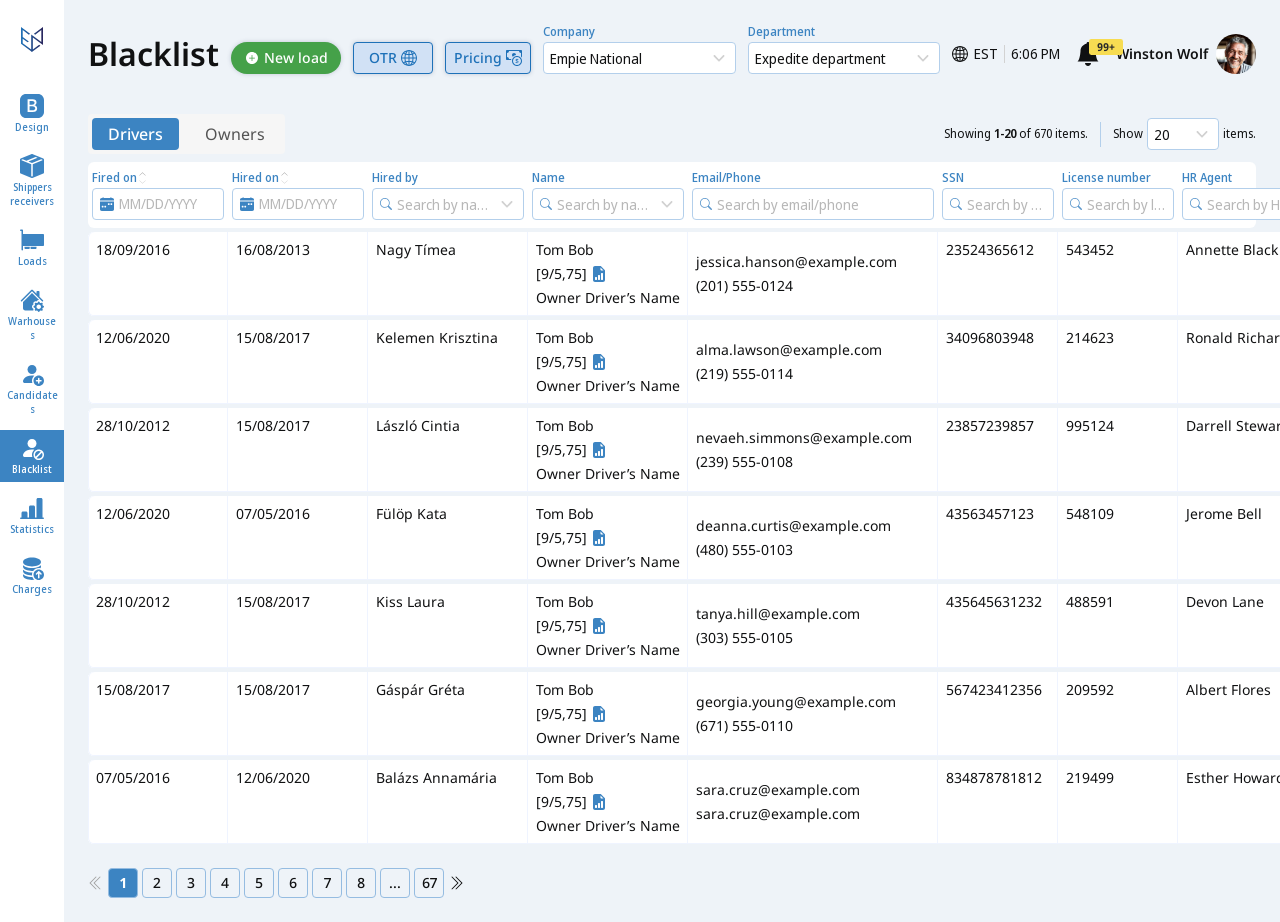
==== commit d43e13c7: "Add the Candidates and Loads screens on the shared CRM components. Row hover stays off the action me" ====
--- a/blacklist.html
+++ b/blacklist.html
@@ -8,7 +8,7 @@
     <link rel="preconnect" href="https://fonts.gstatic.com" crossorigin>
     <link href="https://fonts.googleapis.com/css2?family=Noto+Sans+Display:wght@400;500;600&family=Noto+Sans:wdth,wght@87.5,700;100,400;100,500;100,600;100,700&display=swap" rel="stylesheet">
     <link rel="stylesheet" href="https://cdn.jsdelivr.net/npm/bootstrap@3.4.1/dist/css/bootstrap.min.css">
-    <link rel="stylesheet" href="css/empire.css?v=ds3">
+    <link rel="stylesheet" href="css/empire.css?v=ds4">
     <link rel="stylesheet" href="css/header.css?v=ds2">
     <link rel="stylesheet" href="css/blacklist.css?v=ds1">
     <link rel="stylesheet" href="css/toast.css?v=t2">
@@ -312,7 +312,7 @@
                 </span>
                 <span class="emp-navitem__label">Shippers receivers</span>
             </a>
-            <a hidden class="emp-navitem" href="#">
+            <a class="emp-navitem" href="loads.html">
                 <span class="emp-navitem__icon">
                     <svg class="emp-navitem__glyph" viewBox="0 0 24 24"><use href="#nav-loads"></use></svg>
                 </span>
@@ -342,7 +342,7 @@
                 </span>
                 <span class="emp-navitem__label">Users</span>
             </a>
-            <a hidden class="emp-navitem" href="#">
+            <a class="emp-navitem" href="candidates.html">
                 <span class="emp-navitem__icon">
                     <svg class="emp-navitem__glyph" viewBox="0 0 24 24"><use href="#nav-candidates"></use></svg>
                 </span>
--- a/css/empire.css
+++ b/css/empire.css
@@ -269,6 +269,8 @@
     --pill-success: #45a149;
     --pill-alarm: #d73925;
     --pill-warning: #ce820e;
+    --pill-otr: #ee9911;
+    --pill-direct: #743ea5;
     --pill-fill-success: #45a149;
     --pill-fill-success-border: #327933;
     --pill-fill-text: #ffffff;
@@ -503,6 +505,8 @@
     --pill-success: #62bc67;
     --pill-alarm: #e26e5d;
     --pill-warning: #f1ab34;
+    --pill-otr: #f1ab34;
+    --pill-direct: #ae8bcc;
     --pill-fill-success: #45a149;
     --pill-fill-success-border: #327933;
     --pill-fill-text: #ffffff;
@@ -1881,7 +1885,7 @@
     border-top-left-radius: var(--x3);
     border-bottom-left-radius: var(--x3);
 }
-.emp-table__row:hover > :where(:not(.emp-amenu)) { background: var(--surface-muted); }
+.emp-table__row:hover:not(:has(.emp-amenu:hover)) > :where(:not(.emp-amenu)) { background: var(--surface-muted); }
 .emp-table__row > .emp-table__cell {
     display: flex;
     flex-direction: column;
@@ -2021,6 +2025,8 @@
 .emp-pill--success { color: var(--pill-success); }
 .emp-pill--alarm { color: var(--pill-alarm); }
 .emp-pill--warning { color: var(--pill-warning); }
+.emp-pill--otr { color: var(--pill-otr); }
+.emp-pill--direct { color: var(--pill-direct); }
 .emp-pill--fill { border-color: var(--pill-fill-success-border); background: var(--pill-fill-success); color: var(--pill-fill-text); }
 
 .emp-plus {
